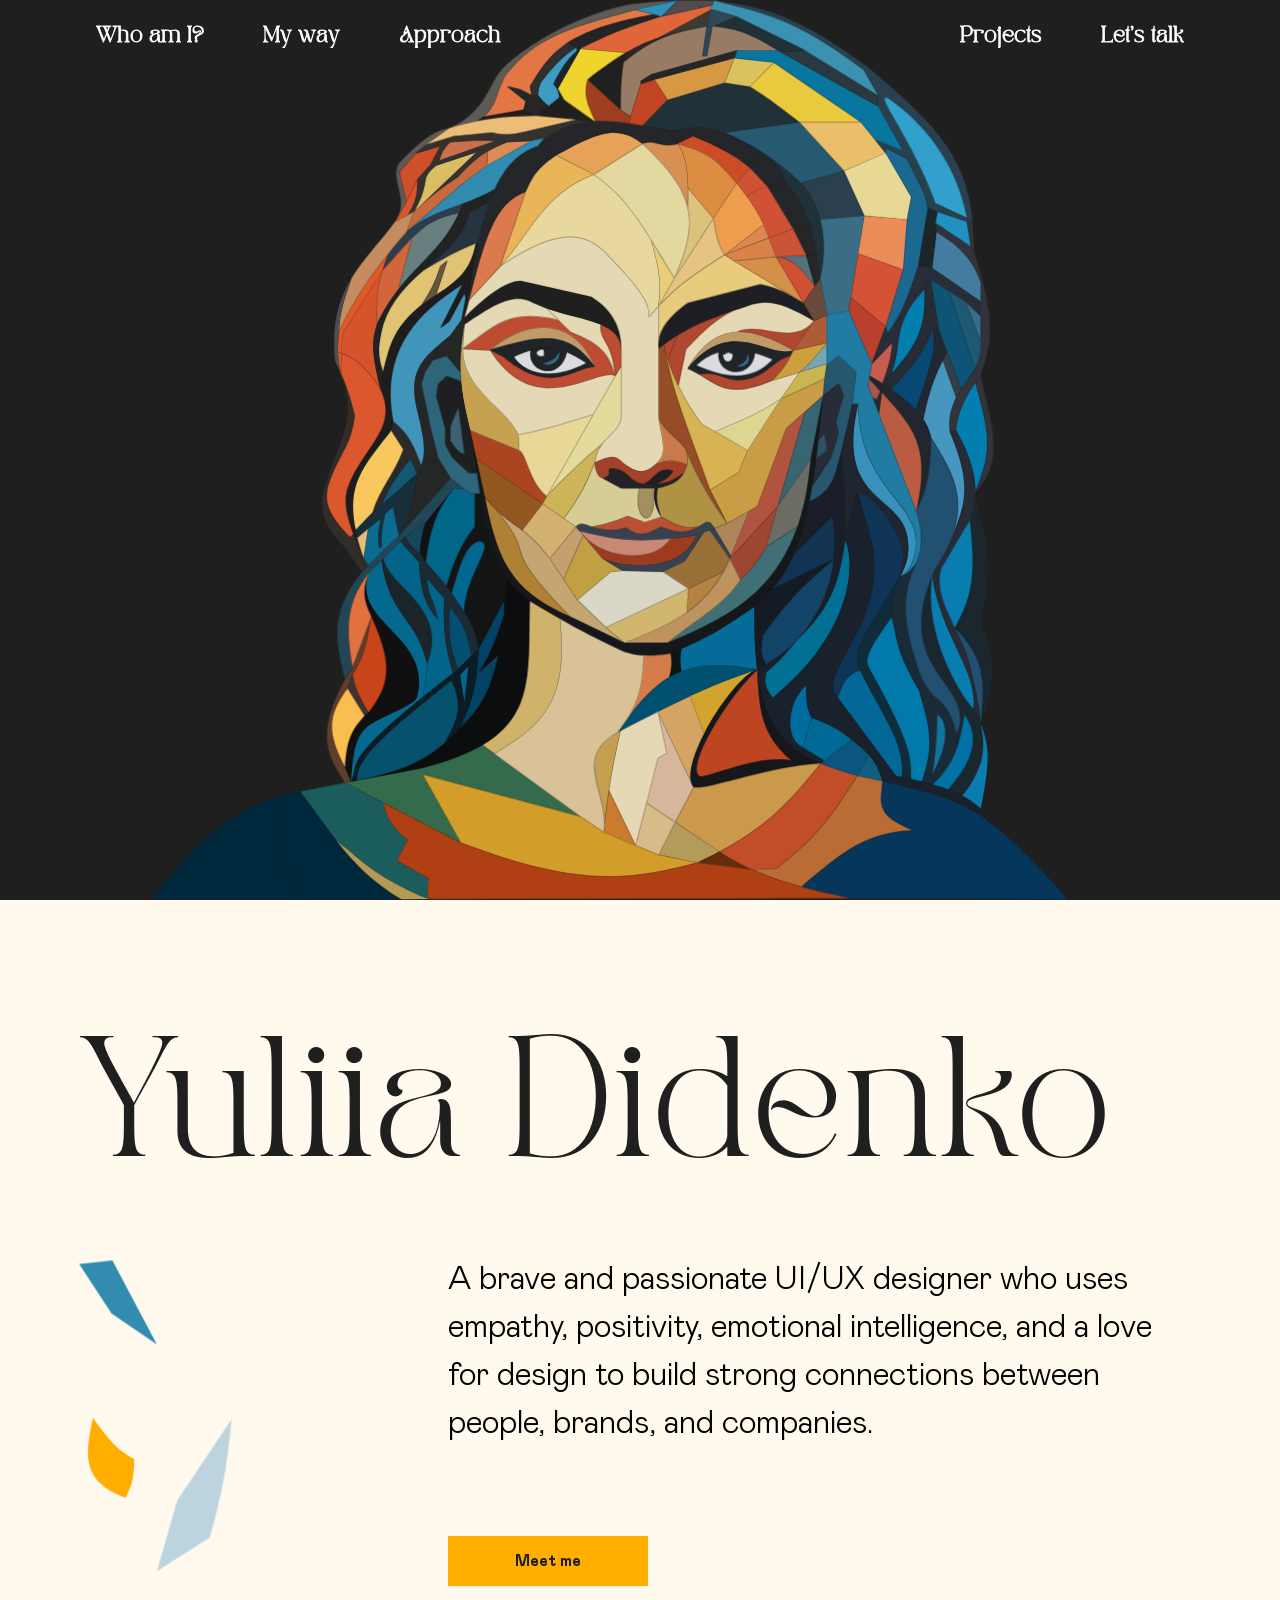
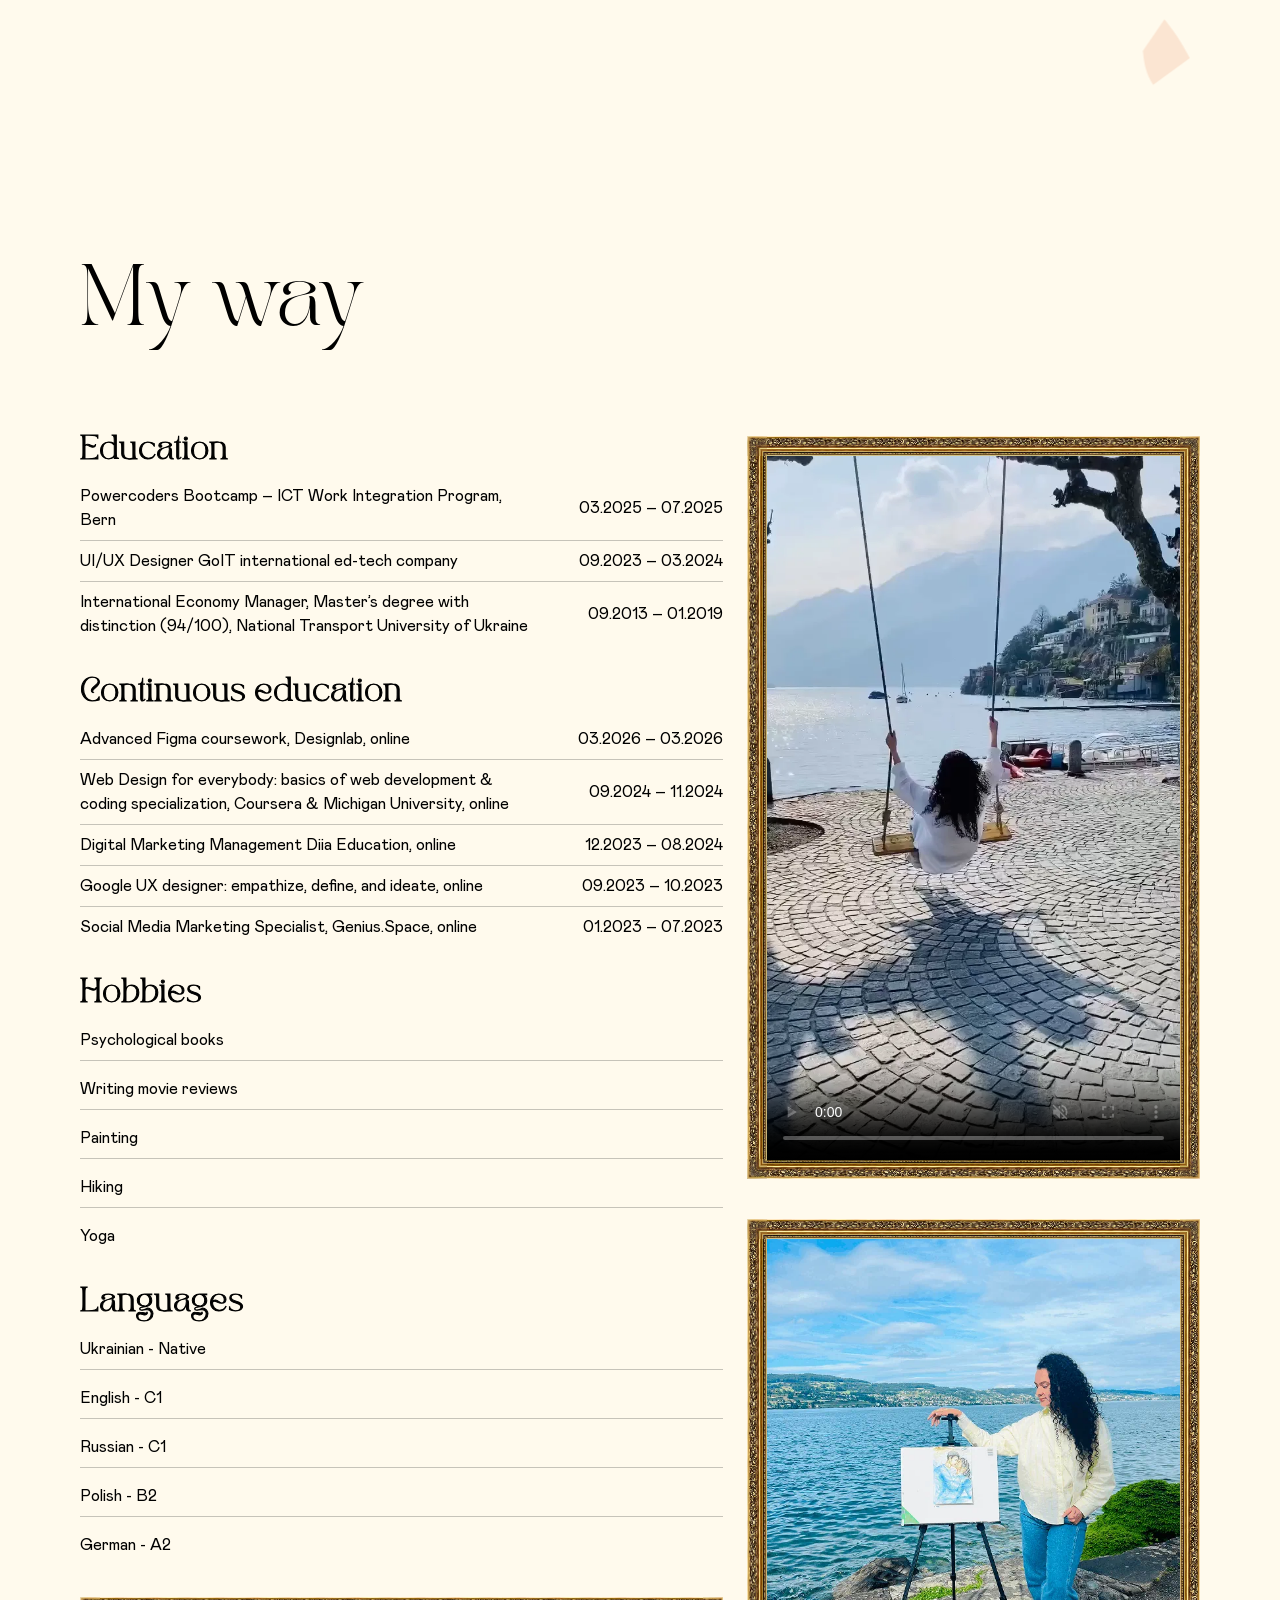
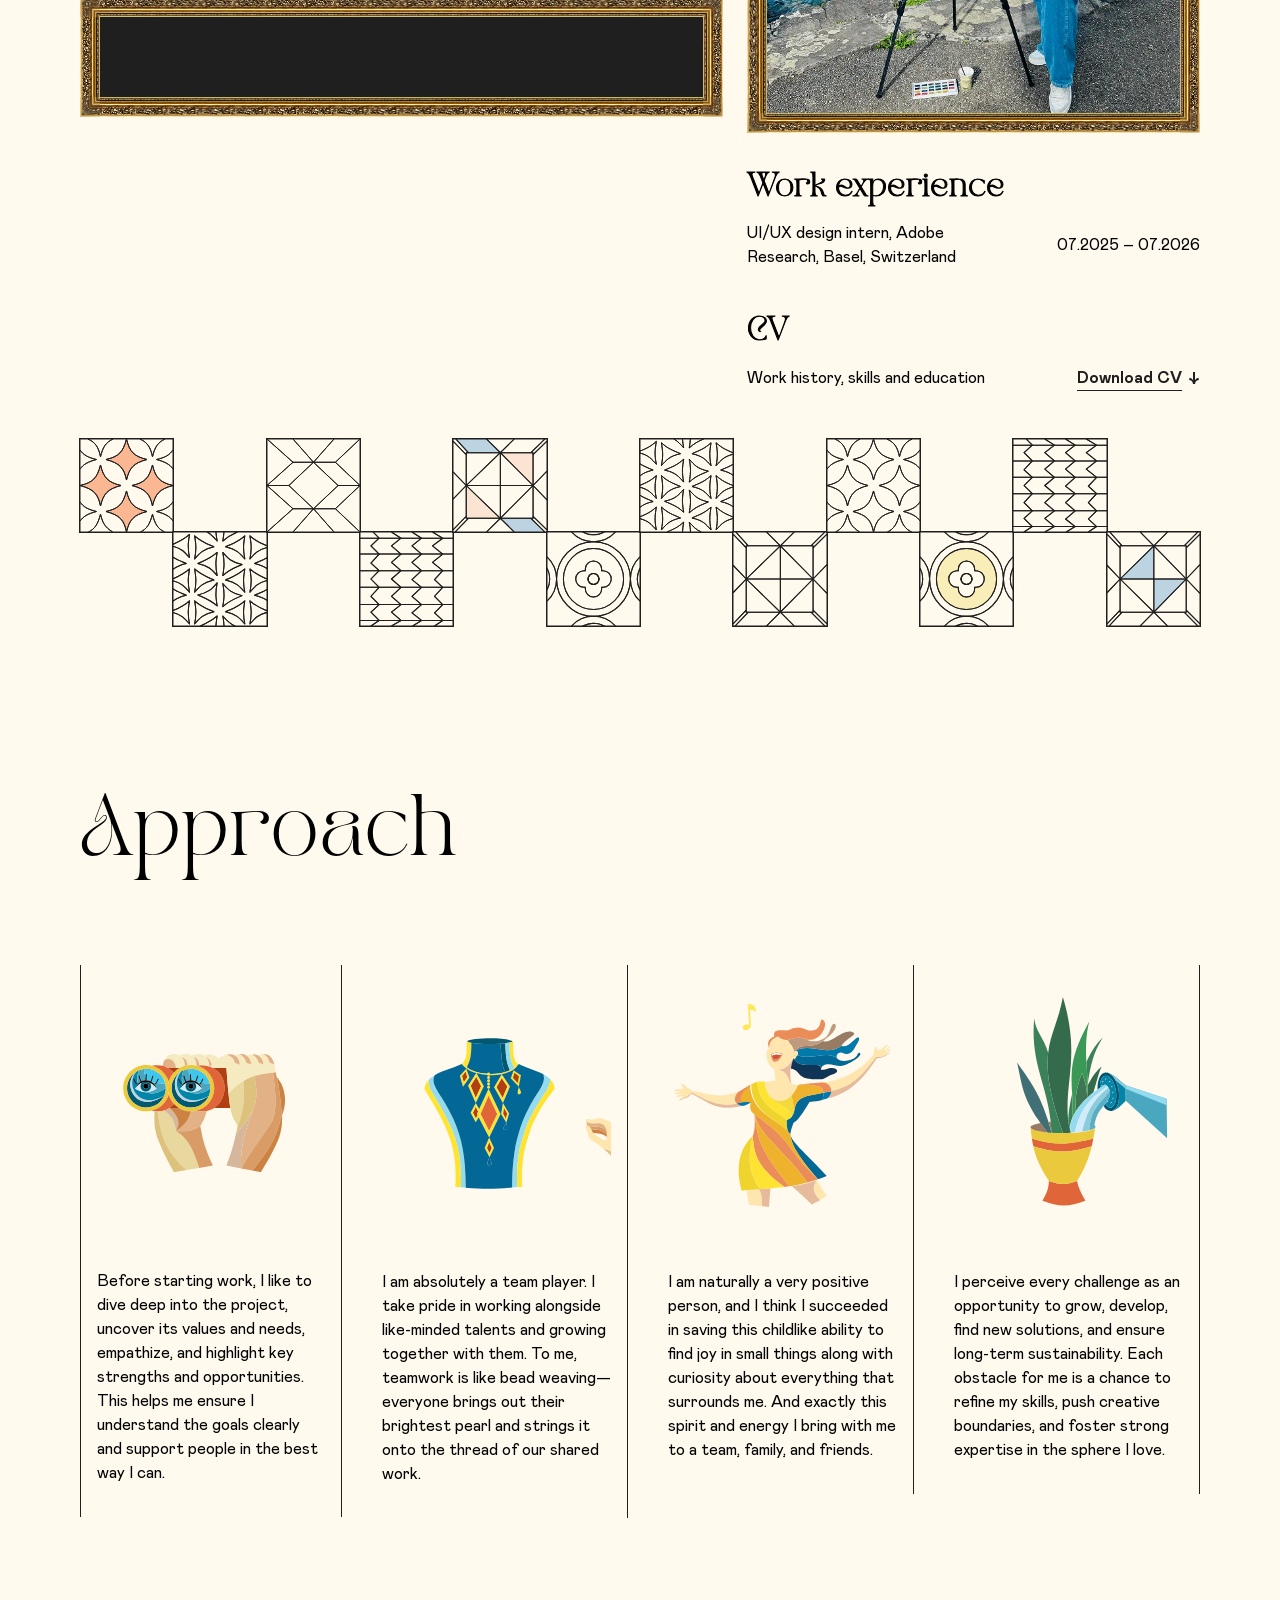
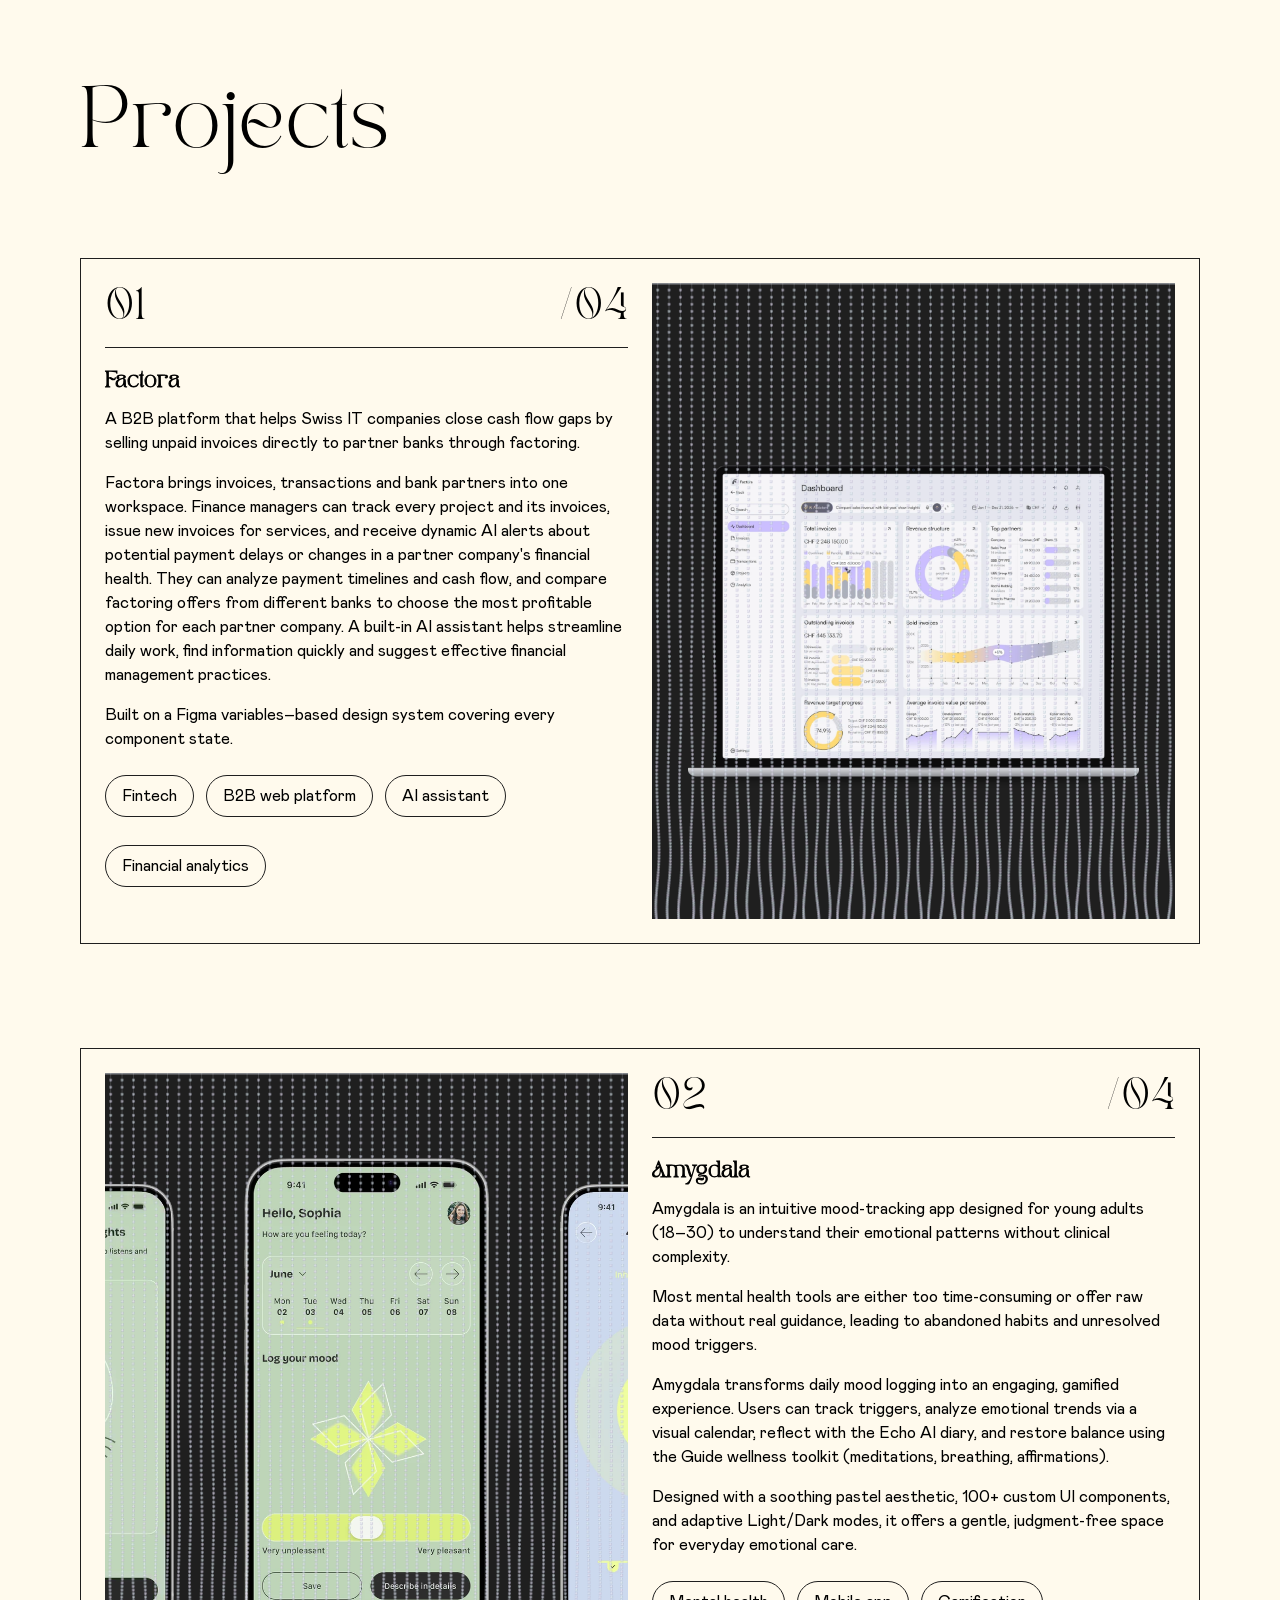
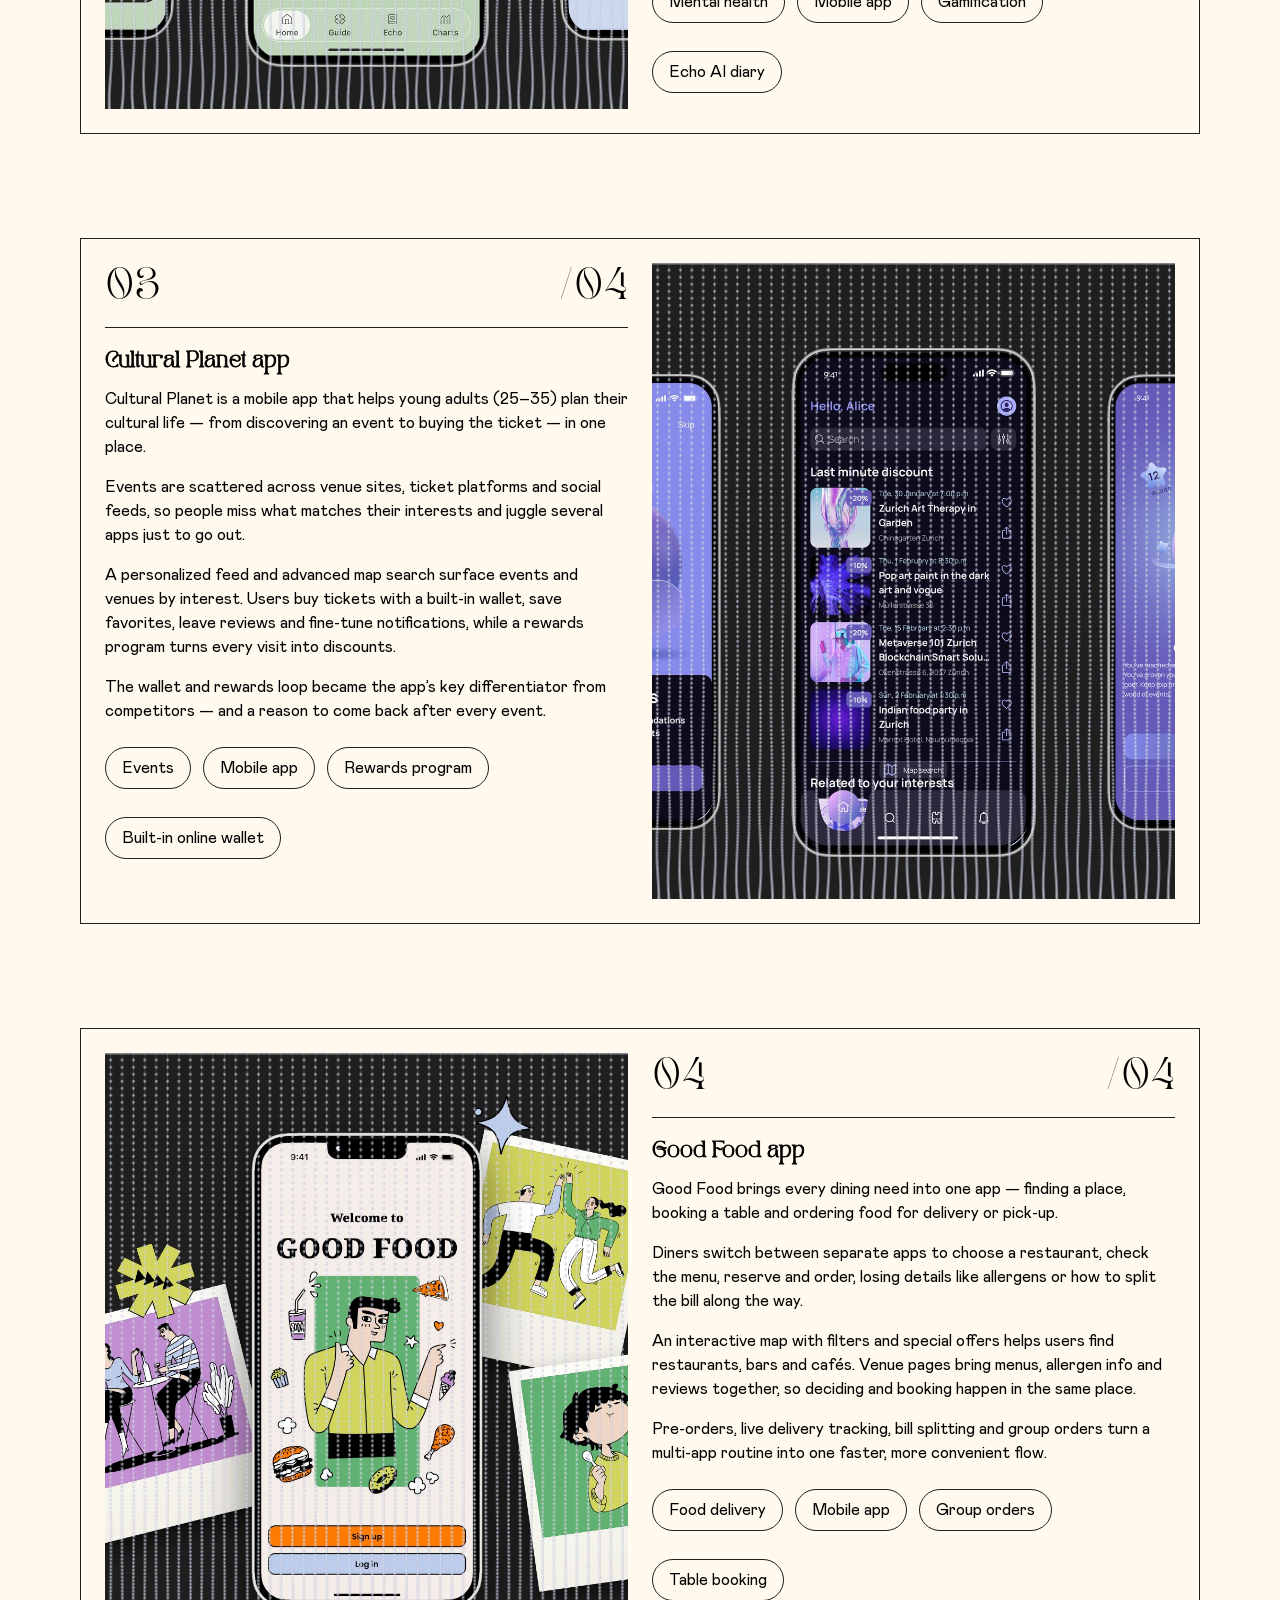
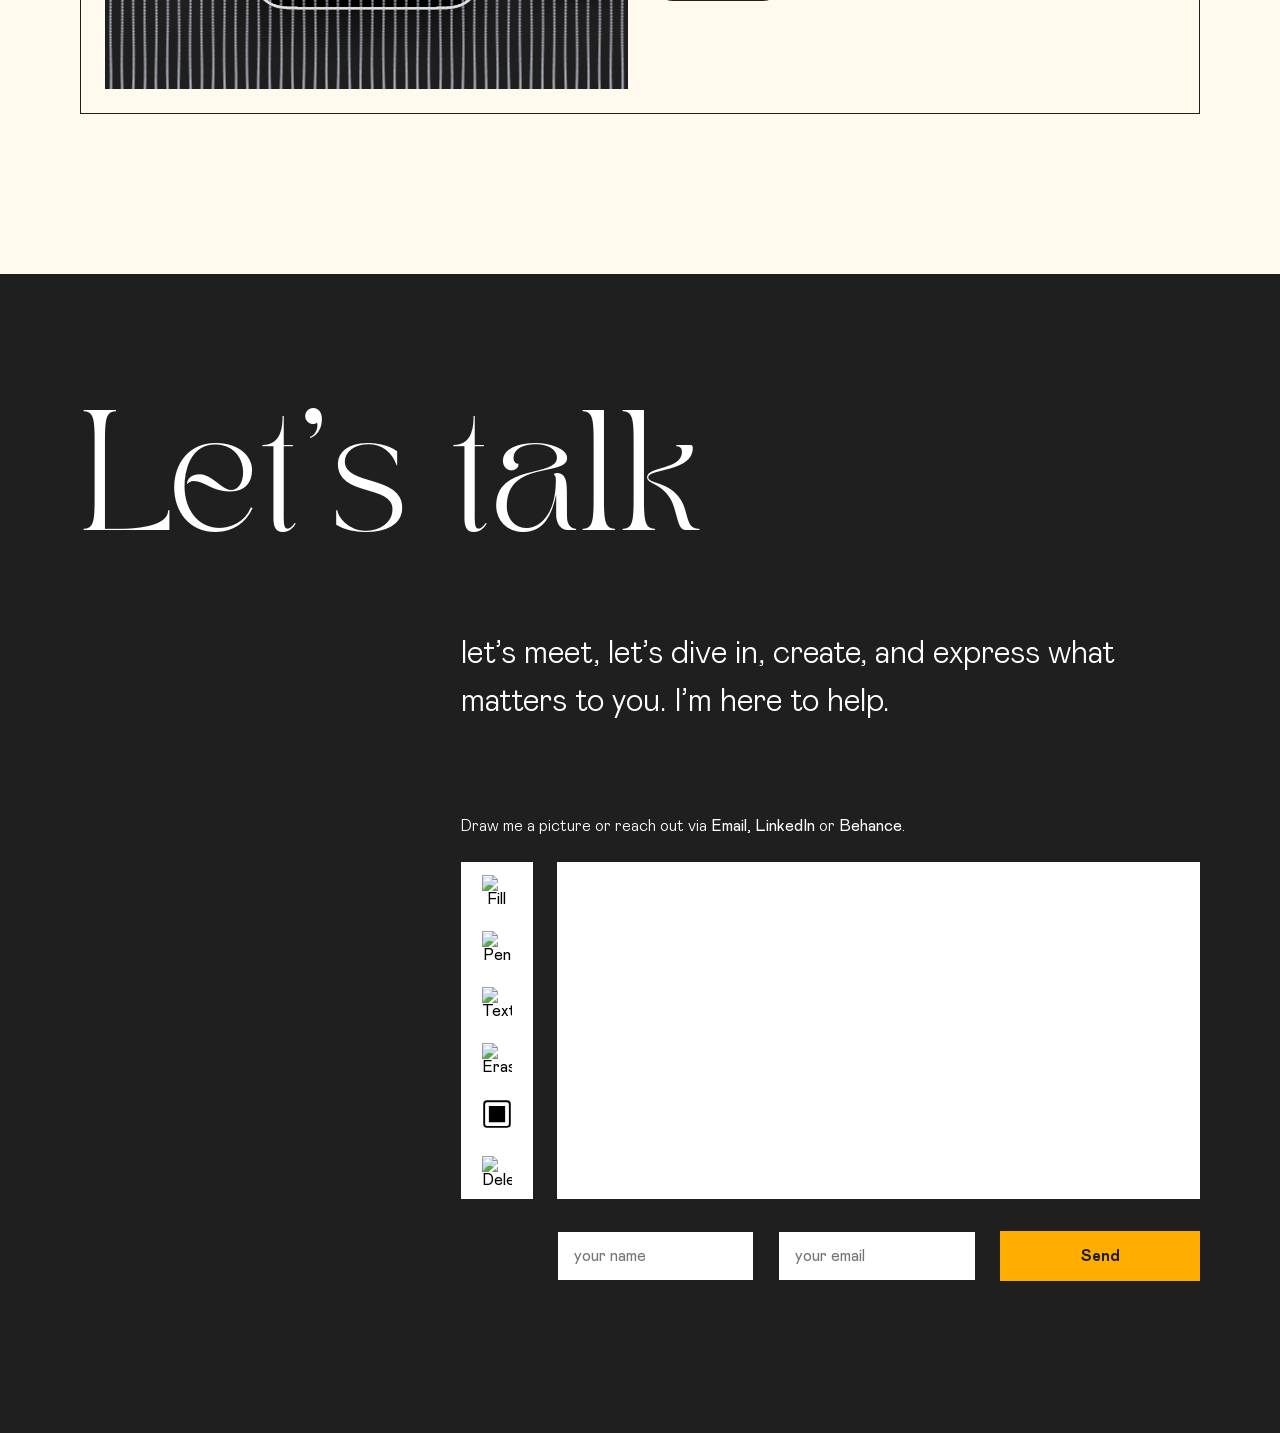
==== index.html @ 7da2fb73 "My way (tablet + phone): checkerboard frieze of line tiles after the CV On narrower layouts the sect" ====
<!DOCTYPE html>
<html lang="en">
  <head>
    <meta charset="UTF-8" />
    <meta name="viewport" content="width=device-width, initial-scale=1.0" />
    <title>Yuliia Didenko — UI/UX Designer</title>
    <meta
      name="description"
      content="Yuliia Didenko is a UI/UX designer in Switzerland designing B2B fintech platforms and mobile apps — Factora, Amygdala, Cultural Planet and Good Food."
    />
    <meta name="theme-color" content="#1f1f1f" />
    <link rel="icon" href="./media/favicon.svg" type="image/svg+xml" />
    <link rel="icon" href="./media/favicon-32.png" sizes="32x32" type="image/png" />
    <link rel="apple-touch-icon" href="./media/apple-touch-icon.png" />
    <meta name="author" content="Yuliia Didenko" />
    <meta property="og:type" content="website" />
    <meta property="og:title" content="Yuliia Didenko — UI/UX Designer" />
    <meta
      property="og:description"
      content="UI/UX designer in Switzerland. B2B fintech platforms and mobile apps, designed around real business and user needs — explore four case studies."
    />
    <!-- Social networks need an absolute URL here: replace "./" with the
         site's full address (e.g. https://yourdomain.com/) once it's live. -->
    <meta property="og:url" content="https://yuliia-didenko.netlify.app/" />
    <meta property="og:image" content="https://yuliia-didenko.netlify.app/media/og-image.png" />
    <meta property="og:image:width" content="1200" />
    <meta property="og:image:height" content="630" />
    <meta name="twitter:card" content="summary_large_image" />
    <link rel="preload" href="./fonts/tan-pearl.woff2" as="font" type="font/woff2" crossorigin />
    <link rel="preload" href="./fonts/MabryPro-Regular.woff2" as="font" type="font/woff2" crossorigin />
    <link rel="stylesheet" href="main.css" />
    <script>
      // Opened at a section (#projects, #amygdala...): land there in one
      // jump - no visible glide down from the top while the page loads.
      if (location.hash) {
        document.documentElement.style.scrollBehavior = "auto";
        window.addEventListener("load", function () {
          setTimeout(function () {
            document.documentElement.style.scrollBehavior = "";
          }, 300);
        });
      }
    </script>
    <script>
      // Arriving through the page curtain (transition.js): start covered.
      try {
        if (sessionStorage.getItem("curtain") === "1") {
          sessionStorage.removeItem("curtain");
          document.documentElement.classList.add("curtain-in", "curtain-light");
          // Keep the curtain closed until the page is really ready - its
          // fonts loaded and every script run - so it never opens on a
          // half-built page (fallback serif, covers without their curtain).
          var root = document.documentElement;
          root.classList.add("curtain-hold");
          var done = false;
          var release = function () {
            if (done) return;
            done = true;
            root.classList.remove("curtain-hold");
            document.dispatchEvent(new Event("curtain:release"));
          };
          var dom = new Promise(function (r) {
            document.addEventListener("DOMContentLoaded", r);
          });
          var fonts = document.fonts ? document.fonts.ready : Promise.resolve();
          Promise.all([dom, fonts]).then(function () {
            requestAnimationFrame(function () { requestAnimationFrame(release); });
          });
          setTimeout(release, 2500); // never keep anyone waiting longer
        }
      } catch (e) {}
    </script>
  </head>

  <body>
    <div class="cursor-dot">
      <!-- "View" eye, shown while the cursor is over a project cover. The
           iris group follows the pointer's direction (cursor.js). -->
      <svg class="cursor-eye" viewBox="0 0 26 26" width="32" height="32" aria-hidden="true" focusable="false">
        <defs>
          <clipPath id="cursor-eye-shape">
            <path d="M2.5 13C6.6 6.6 19.4 6.6 23.5 13C19.4 19.4 6.6 19.4 2.5 13Z" />
          </clipPath>
        </defs>
        <path d="M2.5 13C6.6 6.6 19.4 6.6 23.5 13C19.4 19.4 6.6 19.4 2.5 13Z" fill="#fff8ec" />
        <g clip-path="url(#cursor-eye-shape)">
          <g class="cursor-eye-iris">
            <circle cx="13" cy="13" r="4.6" fill="#31a0cd" />
            <circle cx="13" cy="13" r="2.1" fill="#1f1f1f" />
            <circle cx="14.4" cy="11.6" r="0.9" fill="#fff8ec" />
          </g>
        </g>
        <path d="M2.5 13C6.6 6.6 19.4 6.6 23.5 13C19.4 19.4 6.6 19.4 2.5 13Z" fill="none" stroke="#1f1f1f" stroke-width="1" stroke-linejoin="round" />
      </svg>
    </div>
    <div class="cursor-outline"></div>

    <section class="hero-screen">
      <div class="navigation">
        <button
          type="button"
          class="burger-icon"
          aria-label="Menu"
          aria-expanded="false"
          aria-controls="primary-navigation"
        >
          <span></span>
          <span></span>
          <span></span>
        </button>
        <ul id="primary-navigation">
          <li><a href="#who-am-i"><span class="sr-only">Who am I?</span><span class="roll" aria-hidden="true"><span class="roll-char"><span style="--i: 0" data-c="W">W</span></span><span class="roll-char"><span style="--i: 1" data-c="h">h</span></span><span class="roll-char"><span style="--i: 2" data-c="o">o</span></span><span class="roll-char"><span style="--i: 3" data-c="&nbsp;">&nbsp;</span></span><span class="roll-char"><span style="--i: 4" data-c="a">a</span></span><span class="roll-char"><span style="--i: 5" data-c="m">m</span></span><span class="roll-char"><span style="--i: 6" data-c="&nbsp;">&nbsp;</span></span><span class="roll-char"><span style="--i: 7" data-c="I">I</span></span><span class="roll-char"><span style="--i: 8" data-c="?">?</span></span></span></a></li>
          <li><a href="#my-way"><span class="sr-only">My way</span><span class="roll" aria-hidden="true"><span class="roll-char"><span style="--i: 0" data-c="M">M</span></span><span class="roll-char"><span style="--i: 1" data-c="y">y</span></span><span class="roll-char"><span style="--i: 2" data-c="&nbsp;">&nbsp;</span></span><span class="roll-char"><span style="--i: 3" data-c="w">w</span></span><span class="roll-char"><span style="--i: 4" data-c="a">a</span></span><span class="roll-char"><span style="--i: 5" data-c="y">y</span></span></span></a></li>
          <li><a href="#approach"><span class="sr-only">Approach</span><span class="roll" aria-hidden="true"><span class="roll-char"><span style="--i: 0" data-c="A">A</span></span><span class="roll-char"><span style="--i: 1" data-c="p">p</span></span><span class="roll-char"><span style="--i: 2" data-c="p">p</span></span><span class="roll-char"><span style="--i: 3" data-c="r">r</span></span><span class="roll-char"><span style="--i: 4" data-c="o">o</span></span><span class="roll-char"><span style="--i: 5" data-c="a">a</span></span><span class="roll-char"><span style="--i: 6" data-c="c">c</span></span><span class="roll-char"><span style="--i: 7" data-c="h">h</span></span></span></a></li>
          <li><a href="#projects"><span class="sr-only">Projects</span><span class="roll" aria-hidden="true"><span class="roll-char"><span style="--i: 0" data-c="P">P</span></span><span class="roll-char"><span style="--i: 1" data-c="r">r</span></span><span class="roll-char"><span style="--i: 2" data-c="o">o</span></span><span class="roll-char"><span style="--i: 3" data-c="j">j</span></span><span class="roll-char"><span style="--i: 4" data-c="e">e</span></span><span class="roll-char"><span style="--i: 5" data-c="c">c</span></span><span class="roll-char"><span style="--i: 6" data-c="t">t</span></span><span class="roll-char"><span style="--i: 7" data-c="s">s</span></span></span></a></li>
          <li><a href="#lets-talk"><span class="sr-only">Let’s talk</span><span class="roll" aria-hidden="true"><span class="roll-char"><span style="--i: 0" data-c="L">L</span></span><span class="roll-char"><span style="--i: 1" data-c="e">e</span></span><span class="roll-char"><span style="--i: 2" data-c="t">t</span></span><span class="roll-char"><span style="--i: 3" data-c="’">’</span></span><span class="roll-char"><span style="--i: 4" data-c="s">s</span></span><span class="roll-char"><span style="--i: 5" data-c="&nbsp;">&nbsp;</span></span><span class="roll-char"><span style="--i: 6" data-c="t">t</span></span><span class="roll-char"><span style="--i: 7" data-c="a">a</span></span><span class="roll-char"><span style="--i: 8" data-c="l">l</span></span><span class="roll-char"><span style="--i: 9" data-c="k">k</span></span></span></a></li>
        </ul>
      </div>

      <svg
        fill="none"
        height="3408"
        viewBox="0 0 2683 3408"
        width="2683"
        xmlns="http://www.w3.org/2000/svg"
      >
        <path
          d="M2000.5 1215C1882.9 1146.24 1825.42 1129.61 1745.61 1159C1728.4 1164.8 1712.07 1170.31 1696.5 1175.65C1626.44 1208.66 1586.67 1249.1 1516.07 1320.92L1515.5 1321.5L1486.57 1461C1510.27 1509.35 1540.58 1559.46 1576 1606.5L1626 1634C1726.49 1590.52 1785.09 1569.55 1875 1510L1946 1409L1843 1440C1678.29 1509.2 1640.45 1460.89 1566 1417.49C1552.77 1409.78 1538.38 1402.22 1521.91 1395.5C1573.11 1310.65 1629.03 1260.69 1708 1257.42C1797 1215 1921.5 1314.5 2000.5 1215Z"
          fill="#E4D9B4"
          id="part1"
          style="--x: 1297px; --y: -341px; --r: 149deg; animation-delay: 0.021s"
        />
        <path
          d="M1921.5 1327.5L2000.5 1215C1921.5 1314.5 1797 1215 1708 1257.42C1764.91 1255.06 1833.79 1276.95 1921.5 1327.5Z"
          fill="#B04830"
          id="part2"
          style="--x: -1428px; --y: -19px; --r: -12deg; animation-delay: 0.042s"
        />
        <path
          d="M1483.5 1269.39L1446.29 1361.5C1455.96 1392.57 1469.56 1426.33 1486.57 1461L1515.5 1321.5L1516.07 1320.92C1586.67 1249.1 1626.44 1208.66 1696.5 1175.65C1610.64 1205.1 1547.64 1229.44 1483.5 1269.39Z"
          fill="#B04830"
          id="part3"
          style="--x: 329px; --y: -276px; --r: 127deg; animation-delay: 0.063s"
        />
        <path
          d="M1432.5 1304.32C1432.68 1305.42 1432.86 1306.51 1433.04 1307.6C1435.88 1324.27 1440.34 1342.38 1446.29 1361.5L1483.5 1269.39C1466.72 1279.84 1449.87 1291.36 1432.5 1304.32Z"
          fill="#B04830"
          id="part4"
          style="--x: 162px; --y: 897px; --r: -110deg; animation-delay: 0.084s"
        />
        <path
          d="M1521.91 1395.5C1687.27 1192.5 1823 1358 1921.5 1327.5C1833.79 1276.95 1764.91 1255.06 1708 1257.42C1629.03 1260.69 1573.11 1310.65 1521.91 1395.5Z"
          fill="#C09B67"
          id="part5"
          style="--x: 1493px; --y: -440px; --r: -136deg; animation-delay: 0.105s"
        />
        <path
          clip-rule="evenodd"
          d="M1921.5 1327.5C1823 1358 1687.27 1192.5 1521.91 1395.5C1538.38 1402.22 1552.77 1409.78 1566 1417.49C1641.5 1405.5 1661.5 1444.5 1724 1440C1831.07 1425.98 1836.04 1368.5 1912.04 1347C1915.12 1340.94 1918.26 1334.47 1921.5 1327.5ZM1843 1361.5C1768 1440 1674.5 1436 1556 1383.5C1576.95 1362.31 1604.58 1344.8 1638.5 1335.02C1675.05 1324.49 1718.91 1322.92 1769.63 1335.37C1772.24 1336.01 1774.86 1336.68 1777.5 1337.4C1798.24 1343 1820.08 1350.93 1843 1361.5Z"
          fill="#1F2428"
          fill-rule="evenodd"
          id="part6"
          style="--x: 171px; --y: 629px; --r: -39deg; animation-delay: 0.126s"
        />
        <path
          clip-rule="evenodd"
          d="M1769.63 1335.37C1718.91 1322.92 1675.05 1324.49 1638.5 1335.02C1629 1425 1764.5 1440.4 1777.5 1337.4C1774.86 1336.68 1772.24 1336.01 1769.63 1335.37ZM1665.5 1342.5H1656C1657.5 1358.26 1662.5 1368.5 1675.5 1368.5C1686.14 1366.25 1690.38 1360.87 1693 1344L1687.5 1337.4H1682.5L1675.5 1335.02L1671.5 1337.4H1665.5V1342.5ZM1708 1386C1737.78 1375.41 1745.27 1364.77 1748.5 1340.5C1767.44 1370.5 1736 1395.5 1708 1386Z"
          fill="#1F2428"
          fill-rule="evenodd"
          id="part7"
          style="--x: 890px; --y: 457px; --r: 100deg; animation-delay: 0.147s"
        />
        <path
          d="M1708 1386C1737.78 1375.41 1745.27 1364.77 1748.5 1340.5C1767.44 1370.5 1736 1395.5 1708 1386Z"
          fill="#316A88"
          id="part8"
          style="--x: 249px; --y: 563px; --r: -37deg; animation-delay: 0.168s"
        />
        <path
          d="M1656 1342.5H1665.5V1337.4H1671.5L1675.5 1335.02L1682.5 1337.4H1687.5L1693 1344C1690.38 1360.87 1686.14 1366.25 1675.5 1368.5C1662.5 1368.5 1657.5 1358.26 1656 1342.5Z"
          fill="#DDDEE0"
          id="part9"
          style="--x: -765px; --y: -690px; --r: 136deg; animation-delay: 0.189s"
        />
        <path
          d="M1556 1383.5C1674.5 1436 1768 1440 1843 1361.5C1820.08 1350.93 1798.24 1343 1777.5 1337.4C1764.5 1440.4 1629 1425 1638.5 1335.02C1604.58 1344.8 1576.95 1362.31 1556 1383.5Z"
          fill="#DCDBE0"
          id="part10"
          style="--x: 530px; --y: -948px; --r: -179deg; animation-delay: 0.210s"
        />
        <path
          d="M1566 1417.49C1640.45 1460.89 1678.29 1509.2 1843 1440C1874.86 1407.88 1892.43 1385.55 1912.04 1347C1836.04 1368.5 1831.07 1425.98 1724 1440C1661.5 1444.5 1641.5 1405.5 1566 1417.49Z"
          fill="#B04830"
          id="part11"
          style="--x: 126px; --y: 902px; --r: 46deg; animation-delay: 0.231s"
        />
        <path
          d="M2049 1299L1921.5 1327.5C1918.26 1334.47 1915.12 1340.94 1912.04 1347C1892.43 1385.55 1874.86 1407.88 1843 1440L1946 1409C1988.41 1375.19 2009.77 1346.11 2049 1299Z"
          fill="#CDA03B"
          id="part12"
          style="--x: -497px; --y: -631px; --r: -138deg; animation-delay: 0.252s"
        />
        <path
          d="M2049 1192.5L2000.5 1215L1921.5 1327.5L2049 1299V1192.5Z"
          fill="#AF5B37"
          id="part13"
          style="--x: 892px; --y: -221px; --r: 104deg; animation-delay: 0.273s"
        />
        <path
          d="M2049 1378V1299C2009.77 1346.11 1988.41 1375.19 1946 1409L2049 1378Z"
          fill="#77A5B3"
          id="part14"
          style="--x: 1194px; --y: -103px; --r: 102deg; animation-delay: 0.294s"
        />
        <path
          d="M2049 1378L1946 1409L1875 1510L2040.5 1433.5L2048.16 1383.5L2049 1378Z"
          fill="#C9B552"
          id="part15"
          style="--x: 103px; --y: 14px; --r: 52deg; animation-delay: 0.315s"
        />
        <path
          d="M2040.5 1433.5L1875 1510L1748.5 1706L1715.5 1788L1606.5 1855.5L1671.5 1982L1754.5 1935.4L1785.5 1918L1895 1623.5L1965 1561L2035 1498.5L2040.5 1433.5Z"
          fill="#CA9C46"
          id="part16"
          style="
            --x: -1040px;
            --y: -823px;
            --r: -113deg;
            animation-delay: 0.336s;
          "
        />
        <path
          d="M1875 1510C1785.09 1569.55 1726.49 1590.52 1626 1634L1748.5 1706L1875 1510Z"
          fill="#DED590"
          id="part17"
          style="--x: 1460px; --y: -230px; --r: -34deg; animation-delay: 0.357s"
        />
        <path
          d="M1626 1634L1576 1606.5C1540.58 1559.46 1510.27 1509.35 1486.57 1461C1469.56 1426.33 1455.96 1392.57 1446.29 1361.5C1440.34 1342.38 1435.88 1324.27 1433.04 1307.6C1463.77 1492.68 1528.96 1635.3 1606.5 1855.5L1715.5 1788L1748.5 1706L1626 1634Z"
          fill="#D7B353"
          id="part18"
          style="--x: -50px; --y: 916px; --r: 157deg; animation-delay: 0.378s"
        />
        <path
          d="M1432.5 1304.32C1425.59 1309.48 1418.6 1314.86 1411.5 1320.5V1578.5C1411.74 1580.49 1412 1582.47 1412.26 1584.43C1421.33 1621.63 1508.41 1680.89 1515.5 1706C1568.81 1828.12 1604.05 1886.43 1671.5 1982L1606.5 1855.5C1528.96 1635.3 1463.77 1492.68 1433.04 1307.6C1432.86 1306.5 1432.68 1305.41 1432.5 1304.32Z"
          fill="#954C27"
          id="part19"
          style="--x: 124px; --y: -974px; --r: 51deg; animation-delay: 0.399s"
        />
        <path
          d="M1515.5 1706C1521.24 1727.86 1522.71 1739.73 1519 1759.5C1515.6 1770.3 1511.85 1779.92 1507.34 1788.5C1490.97 1819.64 1464.57 1837.03 1408 1847.18C1400.31 1887.36 1405.26 1911.85 1421 1957C1486.15 1994.01 1518.94 2005.2 1565 1994L1591.5 1977L1606.5 1979L1623.5 2000.83L1671.5 1982C1604.05 1886.43 1568.81 1828.12 1515.5 1706Z"
          fill="#AF9244"
          id="part20"
          style="--x: -1199px; --y: 720px; --r: -91deg; animation-delay: 0.420s"
        />
        <path
          d="M1895 1623.5L1785.5 1918L1754.5 1935.4L1685.84 2105.5L1682 2115L1862.85 1918L1965 1561L1895 1623.5Z"
          fill="#B1543F"
          id="part21"
          style="--x: 28px; --y: -396px; --r: -57deg; animation-delay: 0.441s"
        />
        <path
          d="M2035 1498.5L1965 1561L1862.85 1918L1989.04 1735.5L2035 1498.5Z"
          fill="#376572"
          id="part22"
          style="--x: 387px; --y: 517px; --r: 38deg; animation-delay: 0.462s"
        />
        <path
          d="M1819.5 2069.5L1939 1993.5C1966.39 1908.84 1976.72 1851.07 1989.04 1735.5L1862.85 1918L1819.5 2069.5Z"
          fill="#6B6C64"
          id="part23"
          style="--x: -1376px; --y: -923px; --r: 176deg; animation-delay: 0.483s"
        />
        <path
          d="M1939 1993.5L1819.5 2069.5C1790.53 2122.57 1766.79 2149.37 1721.5 2196C1655.78 2295.48 1548.48 2348.95 1445.5 2434C1590.43 2375.66 1696.82 2318.64 1776.9 2245.5C1849.58 2179.11 1900.57 2099.46 1939 1993.5Z"
          fill="#406F75"
          id="part24"
          style="--x: -1283px; --y: 726px; --r: 161deg; animation-delay: 0.504s"
        />
        <path
          d="M1819.5 2069.5L1862.85 1918L1682 2115L1721.5 2196C1766.79 2149.37 1790.53 2122.57 1819.5 2069.5Z"
          fill="#9D4633"
          id="part25"
          style="--x: -257px; --y: -992px; --r: 179deg; animation-delay: 0.525s"
        />
        <path
          d="M1721.5 2196L1682 2115C1673.79 2132.74 1665.38 2149.36 1656.6 2165C1620.73 2228.94 1578.73 2276.64 1518.96 2318.5C1460.65 2359.34 1385.44 2394.62 1282.5 2434H1445.5C1548.48 2348.95 1655.78 2295.48 1721.5 2196Z"
          fill="#BE9360"
          id="part26"
          style="--x: 1173px; --y: 804px; --r: 162deg; animation-delay: 0.546s"
        />
        <path
          d="M1754.5 1935.4L1671.5 1982L1623.5 2000.83L1685.84 2105.5L1754.5 1935.4Z"
          fill="#AF865A"
          id="part27"
          style="--x: 588px; --y: 789px; --r: -43deg; animation-delay: 0.567s"
        />
        <path
          d="M1524.5 2229L1518.96 2318.5C1578.73 2276.64 1620.73 2228.94 1656.6 2165L1524.5 2229Z"
          fill="#B58241"
          id="part28"
          style="--x: -476px; --y: 523px; --r: 83deg; animation-delay: 0.588s"
        />
        <path
          d="M1682 2115L1606.5 2007.5L1583 2014.5L1510 2124.5L1427.5 2165L1524.5 2229L1656.6 2165C1665.38 2149.36 1673.79 2132.74 1682 2115Z"
          fill="#986F37"
          id="part29"
          style="--x: 1111px; --y: 572px; --r: 155deg; animation-delay: 0.609s"
        />
        <path
          d="M1282.5 2434C1385.44 2394.62 1460.65 2359.34 1518.96 2318.5L1524.5 2229L1212 2376L1282.5 2434Z"
          fill="#D0B76D"
          id="part30"
          style="--x: -236px; --y: 884px; --r: -35deg; animation-delay: 0.630s"
        />
        <path
          d="M1427.5 2165L1275 2161L1230.5 2165L1104 2272L1212 2376L1524.5 2229L1427.5 2165Z"
          fill="#DAD7C6"
          id="part31"
          style="--x: -742px; --y: 832px; --r: -7deg; animation-delay: 0.651s"
        />
        <path
          d="M1282.5 2434L1212 2376L1104 2272L1051.75 2193.5L999.503 2115C957.933 2058.73 925.972 2030.5 895.292 2007.5C861.007 1981.8 828.321 1962.63 785.612 1918.17C969.817 2131.54 789.677 2041.92 1079 2336L1282.5 2434Z"
          fill="#C5A572"
          id="part32"
          style="--x: -960px; --y: 963px; --r: -128deg; animation-delay: 0.672s"
        />
        <path
          d="M753.503 1882C788.042 2050.1 819.682 2159.12 924.326 2245.5C964.008 2278.26 1014.19 2307.76 1079 2336C789.677 2041.92 969.817 2131.54 785.612 1918.17C775.52 1907.67 764.868 1895.75 753.503 1882Z"
          fill="#AF8134"
          id="part33"
          style="--x: 28px; --y: 930px; --r: -26deg; animation-delay: 0.693s"
        />
        <path
          d="M1104 2272L1230.5 2165L1275 2161L1200 2115L1125.77 2026.5L1051.75 2193.5L1104 2272Z"
          fill="#C0A043"
          id="part34"
          style="--x: -910px; --y: 319px; --r: -151deg; animation-delay: 0.714s"
        />
        <path
          d="M1098.5 1994L999.503 2115L1051.75 2193.5L1125.77 2026.5L1112.13 2010.25L1098.5 1994Z"
          fill="#C59F6E"
          id="part35"
          style="--x: 495px; --y: 974px; --r: 98deg; animation-delay: 0.735s"
        />
        <path
          d="M999.503 2115L1098.5 1994L1053 1962.8L972.003 1907.26L895.292 2007.5C925.972 2030.5 957.933 2058.73 999.503 2115Z"
          fill="#D3B16F"
          id="part36"
          style="--x: 766px; --y: 889px; --r: -50deg; animation-delay: 0.756s"
        />
        <path
          d="M1275 2161L1427.5 2165L1510 2124.5L1583 2014.5L1606.5 2007.5L1623.5 2000.83L1606.5 1979L1591.5 1977L1565 1994C1509.59 2021.79 1477.98 2017.74 1421 1994C1365.49 2027.18 1335.85 2032.15 1288 1997.5C1235.57 2012.61 1207.65 2008.04 1158.5 1994C1124.33 1979.07 1110.87 1978.62 1098.5 1994L1112.13 2010.25C1230.7 2042.49 1314.6 2053.96 1457 2039.37C1487.23 2036.27 1520.1 2032 1556.5 2026.5C1538.35 2062.89 1523.24 2080.31 1487.5 2105.5C1449.64 2132.63 1329.22 2163.05 1200 2115L1275 2161Z"
          fill="#364250"
          id="part37"
          style="--x: 724px; --y: 479px; --r: -46deg; animation-delay: 0.777s"
        />
        <path
          d="M1125.77 2026.5L1200 2115C1329.22 2163.05 1449.64 2132.63 1487.5 2105.5C1523.24 2080.31 1538.35 2062.89 1556.5 2026.5C1520.1 2032 1487.23 2036.27 1457 2039.37C1397 2136.08 1204.42 2118.16 1125.77 2026.5Z"
          fill="#9E3A20"
          id="part38"
          style="--x: -187px; --y: -103px; --r: 144deg; animation-delay: 0.798s"
        />
        <path
          d="M1112.13 2010.25L1125.77 2026.5C1204.42 2118.16 1397 2136.08 1457 2039.37C1314.6 2053.96 1230.7 2042.49 1112.13 2010.25Z"
          fill="#C88874"
          id="part39"
          style="--x: -1042px; --y: -24px; --r: 81deg; animation-delay: 0.819s"
        />
        <path
          d="M1158.5 1994C1207.65 2008.04 1235.57 2012.61 1288 1997.5C1335.85 2032.15 1365.49 2027.18 1421 1994C1477.98 2017.74 1509.59 2021.79 1565 1994C1518.94 2005.2 1486.15 1994.01 1421 1957L1359.5 1977L1294.5 1953.5C1242.22 1975.39 1212.64 1984.99 1158.5 1994Z"
          fill="#B95033"
          id="part40"
          style="--x: 915px; --y: 152px; --r: 135deg; animation-delay: 0.840s"
        />
        <path
          d="M721.503 1735.5L753.503 1882C765.289 1894.96 775.951 1906.98 785.612 1918.17C828.321 1962.63 861.007 1981.8 895.292 2007.5L972.003 1907.26L721.503 1735.5Z"
          fill="#935820"
          id="part41"
          style="--x: -843px; --y: 973px; --r: -137deg; animation-delay: 0.861s"
        />
        <path
          d="M1186.5 1803C1174.73 1782.42 1172.19 1770.93 1170.5 1750.5C1134.9 1839.83 1111.06 1887.47 1053 1962.8L1098.5 1994C1110.87 1978.62 1124.33 1979.07 1158.5 1994C1212.64 1984.99 1242.22 1975.39 1294.5 1953.5L1359.5 1977L1421 1957C1400.52 1918.3 1391.13 1895.93 1397 1849H1390.5C1413.63 2017.49 1308.07 1977.17 1339.5 1849H1271L1200 1810.35L1186.5 1803Z"
          fill="#D7CC96"
          id="part42"
          style="--x: -849px; --y: 583px; --r: -18deg; animation-delay: 0.882s"
        />
        <path
          d="M1339.5 1849H1390.5C1413.63 2017.49 1308.07 1977.17 1339.5 1849Z"
          fill="#A48F61"
          id="part43"
          style="--x: 952px; --y: 697px; --r: -43deg; animation-delay: 0.903s"
        />
        <path
          d="M1397 1849C1391.13 1895.93 1400.52 1918.3 1421 1957C1405.26 1911.85 1400.31 1887.36 1408 1847.18C1404.45 1847.81 1400.79 1848.42 1397 1849Z"
          fill="#1E1B26"
          id="part44"
          style="--x: 941px; --y: 25px; --r: 70deg; animation-delay: 0.924s"
        />
        <path
          d="M1170.5 1750.5C1174.78 1719.87 1182.06 1704.74 1197.5 1681.5C1129.51 1738.04 1082.88 1782.35 988.5 1878.36L972.003 1907.26L1053 1962.8C1111.06 1887.47 1134.9 1839.83 1170.5 1750.5Z"
          fill="#CDB458"
          id="part45"
          style="--x: -751px; --y: -459px; --r: -156deg; animation-delay: 0.945s"
        />
        <path
          d="M721.503 1735.5L972.003 1907.26L988.5 1878.36C921.5 1825 910.5 1711 884 1706L698.503 1629L721.503 1735.5Z"
          fill="#AB4421"
          id="part46"
          style="--x: -1016px; --y: 666px; --r: -115deg; animation-delay: 0.966s"
        />
        <path
          d="M1271 1383.5L1247.88 1424L1165.11 1569L988.5 1878.36C1082.88 1782.35 1129.51 1738.04 1197.5 1681.5C1224.08 1647 1268.39 1619.84 1271 1578.5V1383.5Z"
          fill="#E4DA9C"
          id="part47"
          style="--x: -845px; --y: 541px; --r: 7deg; animation-delay: 0.987s"
        />
        <path
          d="M1165.11 1569C1019.61 1615.01 953.983 1633.25 880.503 1645.5L884 1706C910.5 1711 921.5 1825 988.5 1878.36L1165.11 1569Z"
          fill="#E9D797"
          id="part48"
          style="--x: -1477px; --y: -479px; --r: 43deg; animation-delay: 1.008s"
        />
        <path
          d="M670.003 1320.5L676.503 1228.5C664.567 1295.3 659.008 1350 661.414 1408.5C661.886 1419.98 662.665 1431.61 663.763 1443.5C668.656 1496.5 679.882 1554.79 698.503 1629L884 1706L880.503 1645.5C831.003 1540.5 670.003 1475.5 670.003 1320.5Z"
          fill="#C6A150"
          id="part49"
          style="--x: -656px; --y: -120px; --r: 67deg; animation-delay: 1.029s"
        />
        <path
          d="M775.003 1326.5L670.003 1320.5C670.003 1475.5 831.003 1540.5 880.503 1645.5C953.983 1633.25 1019.61 1615.01 1165.11 1569L1247.88 1424C1188.5 1383.5 949.5 1603 775.003 1326.5Z"
          fill="#E4D9B4"
          id="part50"
          style="--x: 1335px; --y: -933px; --r: 67deg; animation-delay: 1.050s"
        />
        <path
          d="M1247.88 1424C1224.97 1336.8 1188.96 1299.49 1077.5 1255.5L1032.25 1211.17C840.003 1166.85 789.284 1235.93 670.003 1320.5L775.003 1326.5C870.976 1235.91 1077.5 1166.85 1170.5 1389C1091.5 1389 1006.01 1503.78 825.003 1351.5L775.003 1326.5C949.5 1603 1188.5 1383.5 1247.88 1424Z"
          fill="#BE4C32"
          id="part51"
          style="--x: -256px; --y: -316px; --r: 73deg; animation-delay: 1.071s"
        />
        <path
          d="M775.003 1326.5C870.976 1235.91 1077.5 1166.85 1170.5 1389C1070.36 1248.5 964.866 1270.53 775.003 1326.5Z"
          fill="#C09B67"
          id="part52"
          style="--x: 132px; --y: -1000px; --r: -85deg; animation-delay: 1.092s"
        />
        <path
          d="M1247.88 1424C1238 1289.5 1187 1295 1193.43 1228.5C1138.88 1205.48 1062.5 1193.6 987.003 1166.85L1032.25 1211.17L1077.5 1255.5C1188.96 1299.49 1224.97 1336.8 1247.88 1424Z"
          fill="#E4D9B4"
          id="part53"
          style="--x: 1153px; --y: 175px; --r: 157deg; animation-delay: 1.113s"
        />
        <path
          d="M937.003 1146.5C870.515 1108.8 805.429 1139.08 676.503 1228.5L670.003 1320.5C789.284 1235.93 840.003 1166.85 1032.25 1211.17L987.003 1166.85C970.21 1160.9 953.46 1154.21 937.003 1146.5Z"
          fill="#E4D9B4"
          id="part54"
          style="--x: 686px; --y: -871px; --r: -180deg; animation-delay: 1.134s"
        />
        <path
          d="M1271 1383.5V1320.5C1267.61 1273.21 1237.71 1247.19 1193.43 1228.5C1187 1295 1238 1289.5 1247.88 1424L1271 1383.5Z"
          fill="#BE4C32"
          id="part55"
          style="--x: 1451px; --y: 716px; --r: -113deg; animation-delay: 1.155s"
        />
        <path
          d="M2000.5 1215L1959.97 1146.5C1900.44 1112.21 1869.18 1089.56 1797 1075.5L1521.91 1146.5C1447.43 1199.27 1416.97 1248.54 1411.5 1291.57V1320.5C1418.6 1314.86 1425.59 1309.48 1432.5 1304.32C1449.87 1291.36 1466.72 1279.84 1483.5 1269.39C1547.64 1229.44 1610.64 1205.1 1696.5 1175.65C1712.07 1170.31 1728.4 1164.8 1745.61 1159C1825.42 1129.61 1882.9 1146.24 2000.5 1215Z"
          fill="#1E1F24"
          id="part56"
          style="--x: 780px; --y: -176px; --r: -5deg; animation-delay: 1.176s"
        />
        <path
          d="M1271 1320.5C1271 1226 1224 1165 1157.5 1123L889.503 1063C843.003 1063 771.409 1107.04 676.503 1202V1228.5C805.429 1139.08 870.515 1108.8 937.003 1146.5C953.46 1154.21 970.21 1160.9 987.003 1166.85C1062.5 1193.6 1138.88 1205.48 1193.43 1228.5C1237.71 1247.19 1267.61 1273.21 1271 1320.5Z"
          fill="#1F1F1F"
          id="part57"
          style="--x: 1486px; --y: -511px; --r: -23deg; animation-delay: 1.197s"
        />
        <path
          d="M1397 1849C1400.79 1848.42 1404.45 1847.81 1408 1847.18C1464.57 1837.03 1490.97 1819.64 1507.34 1788.5C1456.55 1827.52 1434.37 1830.61 1397 1829.43C1384.73 1831.36 1370.53 1831.81 1353.5 1831.04C1350.51 1831.27 1347.35 1831.11 1344 1830.5C1320 1834.5 1275.5 1799.5 1259.5 1815C1241 1806.21 1230.94 1798.91 1226.5 1792.33C1218.5 1802.89 1212.35 1806.32 1200 1810.35L1271 1849H1339.5H1390.5H1397Z"
          fill="#242225"
          id="part58"
          style="--x: -763px; --y: -531px; --r: -3deg; animation-delay: 1.218s"
        />
        <path
          d="M1170.5 1750.5C1172.19 1770.93 1174.73 1782.42 1186.5 1803L1200 1810.35C1212.35 1806.32 1218.5 1802.89 1226.5 1792.33C1222.32 1786.14 1223.11 1780.58 1226.5 1775C1294.5 1772 1301.45 1825.48 1344 1830.5C1347.26 1830.72 1350.42 1830.9 1353.5 1831.04C1391.98 1828.07 1403.55 1761.23 1467.5 1783.5C1446.48 1810.54 1427.8 1824.6 1397 1829.43C1434.37 1830.61 1456.55 1827.52 1507.34 1788.5C1511.85 1779.92 1515.6 1770.3 1519 1759.5C1468.68 1737.66 1444.52 1742.59 1402.5 1756C1355.24 1799.26 1328.75 1788.17 1281.5 1756C1245.99 1715.29 1218.67 1728.99 1170.5 1750.5Z"
          fill="#A44229"
          id="part59"
          style="--x: 901px; --y: -841px; --r: -42deg; animation-delay: 1.239s"
        />
        <path
          d="M1397 1829.43C1427.8 1824.6 1446.48 1810.54 1467.5 1783.5C1403.55 1761.23 1391.98 1828.07 1353.5 1831.04C1370.53 1831.81 1384.73 1831.36 1397 1829.43Z"
          fill="#1F1E24"
          id="part60"
          style="--x: -926px; --y: 530px; --r: -165deg; animation-delay: 1.260s"
        />
        <path
          d="M1344 1830.5C1301.45 1825.48 1294.5 1772 1226.5 1775C1223.11 1780.58 1222.32 1786.14 1226.5 1792.33C1230.94 1798.91 1241 1806.21 1259.5 1815C1275.5 1799.5 1320 1834.5 1344 1830.5Z"
          fill="#242225"
          id="part61"
          style="--x: 204px; --y: -379px; --r: -133deg; animation-delay: 1.281s"
        />
        <path
          d="M1519 1759.5C1522.71 1739.73 1521.24 1727.86 1515.5 1706C1508.41 1680.89 1421.33 1621.63 1412.26 1584.43C1422.5 1659.86 1450.26 1714.58 1402.5 1756C1444.52 1742.59 1468.68 1737.66 1519 1759.5Z"
          fill="#C87A4A"
          id="part62"
          style="--x: -1325px; --y: 949px; --r: 101deg; animation-delay: 1.302s"
        />
        <path
          d="M1271 1320.5V1383.5V1578.5C1268.39 1619.84 1224.08 1647 1197.5 1681.5C1182.06 1704.74 1174.78 1719.87 1170.5 1750.5C1218.67 1728.99 1245.99 1715.29 1281.5 1756C1328.75 1788.17 1355.24 1799.26 1402.5 1756C1450.26 1714.58 1422.5 1659.86 1412.26 1584.43C1411.77 1582.38 1411.5 1580.4 1411.5 1578.5V1320.5C1410.31 1311.22 1410.23 1301.56 1411.5 1291.57V1159L1374 1202C1381.99 1147.23 1337.58 1089.72 1217.94 965C1135.28 876.433 1030.37 860.619 812.5 1008.5L693.441 1137.5C688.023 1158.36 682.408 1179.86 676.503 1202C771.409 1107.04 843.003 1063 889.503 1063L1157.5 1123C1224 1165 1271 1226 1271 1320.5Z"
          fill="#E4D9B4"
          id="part63"
          style="--x: 91px; --y: -462px; --r: 117deg; animation-delay: 1.323s"
        />
        <path
          d="M863.503 1351.5C905.503 1416.5 1008.5 1447 1140.5 1376C1112.53 1357.77 1087.74 1343.52 1064 1333.64C1039.54 1445.5 911.718 1410.87 927.941 1326.5C908.253 1332.13 887.042 1340.41 863.503 1351.5Z"
          fill="#DCDBE0"
          id="part64"
          style="--x: -237px; --y: 172px; --r: 72deg; animation-delay: 1.344s"
        />
        <path
          clip-rule="evenodd"
          d="M927.941 1326.5C978.86 1311.94 1019.58 1315.15 1064 1333.64C1039.54 1445.5 911.718 1410.87 927.941 1326.5ZM976.503 1324.5L978.003 1346.5C945.918 1358.16 938.216 1322.34 976.503 1324.5ZM971.503 1376C1007.73 1368.95 1021.26 1358.38 1037 1331C1040.04 1371.77 1001 1390.5 971.503 1376Z"
          fill="#1F2428"
          fill-rule="evenodd"
          id="part65"
          style="--x: -416px; --y: -33px; --r: -69deg; animation-delay: 1.365s"
        />
        <path
          d="M971.503 1376C1007.73 1368.95 1021.26 1358.38 1037 1331C1040.04 1371.77 1001 1390.5 971.503 1376Z"
          fill="#316A88"
          id="part66"
          style="--x: -31px; --y: -17px; --r: -90deg; animation-delay: 1.386s"
        />
        <path
          d="M976.503 1324.5L978.003 1346.5C945.918 1358.16 938.216 1322.34 976.503 1324.5Z"
          fill="#DDDEE0"
          id="part67"
          style="--x: 862px; --y: 852px; --r: -169deg; animation-delay: 1.407s"
        />
        <path
          d="M1662 964.5C1544.13 1040.57 1500.05 1067.32 1411.5 1159V1291.57C1416.97 1248.54 1447.43 1199.27 1521.91 1146.5L1797 1075.5C1869.18 1089.56 1900.44 1112.21 1959.97 1146.5L1697 988L1662 964.5Z"
          fill="#E8CB7D"
          id="part68"
          style="--x: -1361px; --y: 483px; --r: -117deg; animation-delay: 1.428s"
        />
        <path
          d="M1857 972.5L1697 988L1959.97 1146.5L1857 972.5Z"
          fill="#D49048"
          id="part69"
          style="--x: -1151px; --y: -653px; --r: -13deg; animation-delay: 1.449s"
        />
        <path
          d="M1857 972.5L1959.97 1146.5L2003.56 1083.5C1946 1007 1915.93 977 1857 972.5Z"
          fill="#D05033"
          id="part70"
          style="--x: 60px; --y: 595px; --r: 38deg; animation-delay: 1.470s"
        />
        <path
          d="M1971 966.48L1857 972.5C1915.93 977 1946 1007 2003.56 1083.5L1971 966.48Z"
          fill="#55717C"
          id="part71"
          style="--x: 167px; --y: 719px; --r: 119deg; animation-delay: 1.491s"
        />
        <path
          d="M2000.5 1215L2049 1192.5L2024.31 1053.5L2003.56 1083.5L1959.97 1146.5L2000.5 1215Z"
          fill="#694A38"
          id="part72"
          style="--x: 775px; --y: 16px; --r: 102deg; animation-delay: 1.512s"
        />
        <path
          d="M2024.31 1053.5L2008.5 964.5L1971 966.48L2003.56 1083.5L2024.31 1053.5Z"
          fill="#25262A"
          id="part73"
          style="--x: -729px; --y: 966px; --r: -54deg; animation-delay: 1.533s"
        />
        <path
          d="M2008.5 964.5C2004.78 925.348 1999.47 899.706 1982 844.5L1921.5 866.991L1971 966.48L2008.5 964.5Z"
          fill="#25262A"
          id="part74"
          style="--x: -992px; --y: -783px; --r: 129deg; animation-delay: 1.554s"
        />
        <path
          d="M1982 844.5C1961.21 790.729 1957.52 763.797 1894.5 693C1864.06 697.238 1841.3 701.449 1823.35 705.977L1921.5 866.991L1982 844.5Z"
          fill="#25262A"
          id="part75"
          style="--x: 548px; --y: -415px; --r: -4deg; animation-delay: 1.575s"
        />
        <path
          d="M1829.31 900.5L1857 972.5L1971 966.48L1921.5 866.991L1829.31 900.5Z"
          fill="#CB5437"
          id="part76"
          style="--x: -307px; --y: -631px; --r: -167deg; animation-delay: 1.596s"
        />
        <path
          d="M1745.61 743C1770.36 776.617 1788.09 806.179 1809.5 849L1829.31 900.5L1921.5 866.991L1823.35 705.977C1784.78 715.707 1768.39 726.905 1745.61 743Z"
          fill="#CF5234"
          id="part77"
          style="--x: 255px; --y: 311px; --r: 119deg; animation-delay: 1.617s"
        />
        <path
          d="M1894.5 693C1877.69 644.331 1856.59 619.994 1809.5 579L1758 636L1823.35 705.977C1841.3 701.449 1864.06 697.238 1894.5 693Z"
          fill="#25262A"
          id="part78"
          style="--x: -307px; --y: -371px; --r: 94deg; animation-delay: 1.638s"
        />
        <path
          d="M1809.5 579C1749.65 541.111 1701.54 517.378 1662 502.954C1531.44 455.325 1494.22 509.189 1435.5 490.001C1455.72 507.268 1472.11 524.289 1485.02 543.834L1542.5 515.5C1640.62 557.33 1692.74 581.866 1758 636L1809.5 579Z"
          fill="#25262A"
          id="part79"
          style="--x: -1195px; --y: -699px; --r: -14deg; animation-delay: 1.659s"
        />
        <path
          d="M1706.5 693C1721.66 711.59 1734.36 727.714 1745.61 743C1768.39 726.905 1784.78 715.707 1823.35 705.977L1758 636L1706.5 693Z"
          fill="#CF5234"
          id="part80"
          style="--x: -1353px; --y: -509px; --r: -74deg; animation-delay: 1.680s"
        />
        <path
          d="M1485.02 543.834C1590 579 1612.49 579.785 1706.5 693L1758 636C1692.74 581.866 1640.62 557.33 1542.5 515.5L1485.02 543.834Z"
          fill="#CD4C28"
          id="part81"
          style="--x: 735px; --y: -490px; --r: 88deg; animation-delay: 1.701s"
        />
        <path
          d="M1697 988L1857 972.5L1829.31 900.5L1662 964.5L1697 988Z"
          fill="#DB824B"
          id="part82"
          style="--x: 1355px; --y: -954px; --r: 47deg; animation-delay: 1.722s"
        />
        <path
          d="M1809.5 849L1662 964.5L1829.31 900.5L1809.5 849Z"
          fill="#DC874F"
          id="part83"
          style="--x: -117px; --y: 221px; --r: -66deg; animation-delay: 1.743s"
        />
        <path
          d="M1706.5 693L1619 826.5C1629.16 883.711 1632.37 917.039 1662 964.5L1809.5 849C1788.09 806.179 1770.36 776.617 1745.61 743C1734.36 727.714 1721.66 711.59 1706.5 693Z"
          fill="#EE9D4E"
          id="part84"
          style="--x: -474px; --y: -919px; --r: -125deg; animation-delay: 1.764s"
        />
        <path
          d="M1523.59 712.5L1619 826.5L1706.5 693C1612.49 579.785 1590 579 1485.02 543.834C1510.74 582.757 1522.68 631.688 1523.59 712.5Z"
          fill="#DD8D41"
          id="part85"
          style="
            --x: -1429px;
            --y: -614px;
            --r: -171deg;
            animation-delay: 1.785s;
          "
        />
        <path
          d="M1619 826.5L1471.5 1053.5L1411.5 1159C1500.05 1067.32 1544.13 1040.57 1662 964.5C1632.37 917.039 1629.16 883.711 1619 826.5Z"
          fill="#E5C481"
          id="part86"
          style="--x: 145px; --y: -118px; --r: -20deg; animation-delay: 1.806s"
        />
        <path
          d="M1521.91 786.5C1539.86 865.143 1519.63 946.73 1471.5 1053.5L1619 826.5L1523.59 712.5C1523.83 734.627 1523.26 759.144 1521.91 786.5Z"
          fill="#DDC27D"
          id="part87"
          style="--x: 1094px; --y: 800px; --r: 69deg; animation-delay: 1.827s"
        />
        <path
          d="M1350.5 543.834C1450.43 635.719 1504.37 709.705 1521.91 786.5C1523.26 759.144 1523.83 734.627 1523.59 712.5C1522.68 631.688 1510.74 582.757 1485.02 543.834C1426 562.5 1399.5 525.5 1350.5 543.834Z"
          fill="#D78F54"
          id="part88"
          style="--x: -1396px; --y: -365px; --r: -66deg; animation-delay: 1.848s"
        />
        <path
          d="M1350.5 543.834L1165.5 661C1259.16 724.292 1311.06 793.205 1382.31 907.5C1408.43 949.411 1437.16 997.424 1471.5 1053.5C1519.63 946.73 1539.86 865.143 1521.91 786.5C1504.37 709.705 1450.43 635.719 1350.5 543.834Z"
          fill="#E2D8A0"
          id="part89"
          style="--x: 816px; --y: -207px; --r: 125deg; animation-delay: 1.869s"
        />
        <path
          d="M1411.5 1159L1471.5 1053.5C1437.16 997.424 1408.43 949.411 1382.31 907.5C1416.31 1023.1 1421.81 1077.85 1411.5 1159Z"
          fill="#E8CE7A"
          id="part90"
          style="--x: 1216px; --y: -374px; --r: -92deg; animation-delay: 1.890s"
        />
        <path
          d="M1374 1202L1411.5 1159C1421.81 1077.85 1416.31 1023.1 1382.31 907.5C1311.06 793.205 1259.16 724.292 1165.5 661C976 735.5 937.003 867.5 812.5 1008.5C1030.37 860.619 1135.28 876.433 1217.94 965C1337.58 1089.72 1381.99 1147.23 1374 1202Z"
          fill="#E8D89D"
          id="part91"
          style="--x: -790px; --y: 480px; --r: 47deg; animation-delay: 1.911s"
        />
        <path
          d="M1165.5 661L1350.5 543.834C1248.85 463.89 1167.31 510.554 1023.5 587.632L1165.5 661Z"
          fill="#E6A257"
          id="part92"
          style="--x: 1330px; --y: -112px; --r: 103deg; animation-delay: 1.932s"
        />
        <path
          d="M1165.5 661L1023.5 587.632C948.157 638.705 933.407 669.84 908.5 725.5L812.5 1008.5C937.003 867.5 976 735.5 1165.5 661Z"
          fill="#E8B559"
          id="part93"
          style="--x: -538px; --y: -431px; --r: 57deg; animation-delay: 1.953s"
        />
        <path
          d="M812.5 1008.5L908.5 725.5C786.194 768.377 750.932 916.193 693.441 1137.5L812.5 1008.5Z"
          fill="#DA7A4D"
          id="part94"
          style="--x: -1223px; --y: 968px; --r: 97deg; animation-delay: 1.974s"
        />
        <path
          d="M955.503 552.501C882.269 577.878 831.408 628.158 791.312 716.5C785.08 730.231 779.108 744.881 773.353 760.5C757.155 804.458 742.671 856.091 728.931 916.5C710.907 995.738 694.162 1090.08 676.503 1202C682.408 1179.86 688.023 1158.36 693.441 1137.5C750.932 916.193 786.194 768.377 908.5 725.5C933.407 669.84 948.157 638.705 1023.5 587.632L955.503 552.501Z"
          fill="#25262A"
          id="part95"
          style="--x: -1275px; --y: 978px; --r: -165deg; animation-delay: 1.995s"
        />
        <path
          d="M1435.5 490.001C1406.03 484.435 1377.71 479.238 1350.5 474.735C1332.52 471.759 1315.03 469.086 1298 466.81C1252.42 460.718 1210.18 457.471 1171 458.871C1170.12 458.902 1169.24 458.936 1168.36 458.972C1165.41 459.094 1162.49 459.242 1159.57 459.417C1079.43 464.251 1012.3 489.895 955.503 552.501L1023.5 587.632C1167.31 510.554 1248.85 463.89 1350.5 543.834L1435.5 490.001Z"
          fill="#25262A"
          id="part96"
          style="--x: -153px; --y: -581px; --r: -56deg; animation-delay: 2.016s"
        />
        <path
          d="M1435.5 490.001L1350.5 543.834C1399.5 525.5 1426 562.5 1485.02 543.834C1472.11 524.289 1455.72 507.268 1435.5 490.001Z"
          fill="#25262A"
          id="part97"
          style="--x: 829px; --y: -707px; --r: 84deg; animation-delay: 2.037s"
        />
        <path
          d="M1606.5 2007.5L1682 2115L1685.84 2105.5L1623.5 2000.83L1606.5 2007.5Z"
          fill="#364250"
          id="part98"
          style="--x: 1323px; --y: -395px; --r: -15deg; animation-delay: 2.058s"
        />
        <path
          d="M1445.5 2434H1282.5L1079 2336C1014.19 2307.76 964.008 2278.26 924.326 2245.5C924.036 2255.64 923.796 2265.64 923.595 2275.5C966.38 2301.02 1002.68 2322.83 1038 2343.27C1108.72 2384.21 1175.5 2419.67 1282.5 2468.5C1306.92 2475.91 1329.57 2480.59 1355.5 2482C1383.44 2483.53 1415.18 2481.25 1457 2474.5C1471.73 2468.52 1485.53 2462.76 1498.5 2457.19C1633.29 2399.28 1679.76 2361.21 1775.3 2298C1775.65 2281.01 1776.18 2263.52 1776.9 2245.5C1696.82 2318.64 1590.43 2375.66 1445.5 2434Z"
          fill="#16171B"
          id="part99"
          style="--x: -671px; --y: 390px; --r: 4deg; animation-delay: 2.079s"
        />
        <path
          d="M1989.04 1735.5C1976.72 1851.07 1966.39 1908.84 1939 1993.5C1900.57 2099.46 1849.58 2179.11 1776.9 2245.5C1776.18 2263.52 1775.65 2281.01 1775.3 2298C1801 2275.63 1823.75 2252.96 1844 2229.08C1877.83 2189.19 1904.7 2145.93 1926.73 2095C1950.41 2040.28 1968.5 1976.72 1983.66 1899C1987.24 1880.65 1990.65 1861.5 1993.94 1841.5C1999.34 1808.6 2004.4 1773.37 2009.26 1735.5C2012.07 1713.57 2014.82 1690.76 2017.54 1667C2023.42 1615.48 2029.14 1559.52 2035 1498.5L1989.04 1735.5Z"
          fill="#16171B"
          id="part100"
          style="--x: -1188px; --y: -279px; --r: 10deg; animation-delay: 2.100s"
        />
        <path
          d="M753.503 1882L721.503 1735.5L698.503 1629C708.255 1686.63 716.16 1741.08 723.715 1792.33C727.634 1818.92 731.459 1844.64 735.399 1869.5C756.474 2002.45 780.848 2110.66 840.532 2193.5C862.767 2224.36 889.903 2251.71 923.595 2275.5C923.796 2265.64 924.036 2255.64 924.326 2245.5C819.682 2159.12 788.042 2050.1 753.503 1882Z"
          fill="#16171B"
          id="part101"
          style="--x: 750px; --y: -285px; --r: -137deg; animation-delay: 2.121s"
        />
        <path
          d="M1785.58 2535.5C1776.98 2469.66 1773.39 2391.46 1775.3 2298C1679.76 2361.21 1633.29 2399.28 1498.5 2457.19C1491.34 2494.11 1492.87 2512 1498.5 2542.36C1572.36 2513.99 1661.69 2511.98 1785.58 2535.5Z"
          fill="#056C99"
          id="part102"
          style="--x: 1323px; --y: 441px; --r: 160deg; animation-delay: 2.142s"
        />
        <path
          d="M1457 2474.5C1462.98 2507.48 1461.1 2527.48 1451.5 2565.09C1466.55 2556.21 1482.14 2548.64 1498.5 2542.36C1492.87 2512 1491.34 2494.11 1498.5 2457.19C1485.53 2462.76 1471.73 2468.52 1457 2474.5Z"
          fill="#0C1416"
          id="part103"
          style="--x: -1217px; --y: -110px; --r: 170deg; animation-delay: 2.163s"
        />
        <path
          d="M1457 2474.5C1415.18 2481.25 1383.44 2483.53 1355.5 2482C1352.97 2585.85 1340.01 2648.2 1292.05 2723.72C1344.84 2651.62 1394.17 2598.91 1451.5 2565.09C1461.1 2527.48 1462.98 2507.48 1457 2474.5Z"
          fill="#D57C4A"
          id="part104"
          style="--x: 226px; --y: -628px; --r: 110deg; animation-delay: 2.184s"
        />
        <path
          d="M1498.5 2542.36C1482.14 2548.64 1466.55 2556.21 1451.5 2565.09C1394.17 2598.91 1344.84 2651.62 1292.05 2723.72C1281.98 2739.56 1270.38 2755.99 1257 2773.5C1260.52 2771.66 1264.02 2769.84 1267.5 2768.03C1319.49 2740.97 1366 2716.95 1409 2695.31C1452.77 2673.28 1492.91 2653.7 1531.5 2635.84C1613.97 2597.69 1689.39 2567.42 1778.13 2537.96C1780.72 2536.9 1783.2 2536.07 1785.58 2535.5C1661.69 2511.98 1572.36 2513.99 1498.5 2542.36Z"
          fill="#005071"
          id="part105"
          style="--x: 336px; --y: -184px; --r: -56deg; animation-delay: 2.205s"
        />
        <path
          d="M1409 2695.31L1535.37 2961.76C1524.61 2920.49 1547.53 2850.51 1584.31 2779L1531.5 2635.84C1492.91 2653.7 1452.77 2673.28 1409 2695.31Z"
          fill="#D5A463"
          id="part106"
          style="--x: 1247px; --y: -370px; --r: 169deg; animation-delay: 2.226s"
        />
        <path
          d="M1531.5 2635.84L1584.31 2779C1640.05 2670.63 1727.64 2558.74 1778.13 2537.96C1689.39 2567.42 1613.97 2597.69 1531.5 2635.84Z"
          fill="#D2A32F"
          id="part107"
          style="--x: -9px; --y: 672px; --r: -164deg; animation-delay: 2.247s"
        />
        <path
          d="M1785.58 2535.5C1687.5 2620.28 1513.25 2893.29 1564.5 2938.5C1572 2959 1785.58 2852.5 1917 2880.5C1801.23 2781.03 1794.09 2693.65 1785.58 2535.5Z"
          fill="#BD4522"
          id="part108"
          style="--x: -276px; --y: -212px; --r: -28deg; animation-delay: 2.268s"
        />
        <path
          d="M1475.01 3113.49L1544.5 2981C1540.3 2975.61 1537.3 2969.14 1535.37 2961.76L1409 2695.31L1443 2852.5L1409 2871.5L1366.3 3041L1475.01 3113.49Z"
          fill="#D7B79B"
          id="part109"
          style="--x: 1205px; --y: 415px; --r: 122deg; animation-delay: 2.289s"
        />
        <path
          d="M1409 2695.31C1366 2716.95 1319.49 2740.97 1267.5 2768.03C1246.79 2857.94 1233.7 2923.88 1223.48 2992.5L1325 3201L1366.3 3041L1409 2871.5L1443 2852.5L1409 2695.31Z"
          fill="#E4D9B4"
          id="part110"
          style="--x: 937px; --y: -793px; --r: -161deg; animation-delay: 2.310s"
        />
        <path
          d="M1257 2773.5C1089.95 2866.88 1212.24 2988.01 1207.24 3124.07C1212.3 3075.47 1217.38 3033.5 1223.48 2992.5C1233.7 2923.88 1246.79 2857.94 1267.5 2768.03C1264.02 2769.84 1260.52 2771.66 1257 2773.5Z"
          fill="#C59F4F"
          id="part111"
          style="--x: -870px; --y: 449px; --r: -11deg; animation-delay: 2.331s"
        />
        <path
          d="M2026 2890.55C1894 2832 1814.66 2757.91 1785.58 2535.5C1794.09 2693.65 1801.23 2781.03 1917 2880.5C1785.58 2852.5 1572 2959 1564.5 2938.5C1513.25 2893.29 1687.5 2620.28 1785.58 2535.5C1783.09 2536.32 1780.61 2537.14 1778.13 2537.96C1727.64 2558.74 1640.05 2670.63 1584.31 2779C1547.53 2850.51 1524.61 2920.49 1535.37 2961.76L1544.5 2981C1597 2992.5 1826.5 2901 2026 2890.55Z"
          fill="#16171B"
          id="part112"
          style="--x: -1237px; --y: 378px; --r: 154deg; animation-delay: 2.352s"
        />
        <path
          d="M1204.5 3151L1325 3201L1223.48 2992.5C1217.38 3033.5 1212.3 3075.47 1207.24 3124.07C1206.91 3132.99 1206.04 3141.96 1204.5 3151Z"
          fill="#CA7B2D"
          id="part113"
          style="--x: 131px; --y: 417px; --r: 125deg; animation-delay: 2.373s"
        />
        <path
          d="M1325 3201L1413 3236.5L1475.01 3113.49L1366.3 3041L1325 3201Z"
          fill="#D7BB89"
          id="part114"
          style="--x: 427px; --y: 45px; --r: -72deg; animation-delay: 2.394s"
        />
        <path
          d="M1413 3236.5L1560.5 3266C1589.86 3251.95 1616.91 3238.29 1642 3224.84L1475.01 3113.49L1413 3236.5Z"
          fill="#B39C5A"
          id="part115"
          style="--x: 740px; --y: 560px; --r: -57deg; animation-delay: 2.415s"
        />
        <path
          d="M1642 3224.84C1827.59 3125.4 1906.42 3037.67 2026 2890.55C1826.5 2901 1597 2992.5 1544.5 2981L1475.01 3113.49L1642 3224.84Z"
          fill="#CA994C"
          id="part116"
          style="--x: 605px; --y: -374px; --r: 35deg; animation-delay: 2.436s"
        />
        <path
          d="M923.595 2275.5C918.176 2541.2 940.479 2706.21 744.5 2820.85L791 2854.79C992.953 2734.38 1067.97 2638.15 1038 2343.27C1002.68 2322.83 966.38 2301.02 923.595 2275.5Z"
          fill="#D0B26A"
          id="part117"
          style="--x: -1118px; --y: -198px; --r: -30deg; animation-delay: 2.457s"
        />
        <path
          d="M744.5 2820.85C688.828 2853.41 615.541 2881.91 519 2907.5L271.064 2955.26L247.782 2959.75L224.5 2964.23L369.5 3039.54L664 3192.5L519 2932.5L1116 3092L791 2854.79L744.5 2820.85Z"
          fill="#346B4C"
          id="part118"
          style="--x: -114px; --y: -698px; --r: 52deg; animation-delay: 2.478s"
        />
        <path
          d="M224.5 2964.23L54.5 2996.98C106.44 3067.25 149.148 3127.86 191.227 3181.5C303.29 3272.37 350.729 3325.63 541.063 3404.82C541.208 3404.88 541.354 3404.94 541.5 3405C541.485 3404.94 541.471 3404.88 541.457 3404.82C535.587 3380.08 535.947 3362.84 541.5 3327L421 3259L461 3181.5C394.465 3122.96 383 3092 369.5 3039.54L224.5 2964.23Z"
          fill="#1B5D5C"
          id="part119"
          style="--x: -40px; --y: 79px; --r: 85deg; animation-delay: 2.499s"
        />
        <path
          d="M54.5 2996.98L2.5 3007L9.5 3405H438C330.511 3341.69 261.753 3271.39 191.227 3181.5C149.148 3127.86 106.44 3067.25 54.5 2996.98Z"
          fill="#00283C"
          id="part120"
          style="--x: 1384px; --y: 88px; --r: 154deg; animation-delay: 2.520s"
        />
        <path
          d="M791 2854.79L1116 3092L1204.5 3151C1205.42 3141.79 1206.33 3132.82 1207.24 3124.07C1212.24 2988.01 1089.95 2866.88 1257 2773.5C1268.92 2755.99 1280.57 2739.39 1292.05 2723.72C1340.01 2648.2 1352.97 2585.85 1355.5 2482C1329.57 2480.59 1306.92 2475.91 1282.5 2468.5C1175.5 2419.67 1108.72 2384.21 1038 2343.27C1067.97 2638.15 992.953 2734.38 791 2854.79Z"
          fill="#D9C297"
          id="part121"
          style="--x: 1443px; --y: 160px; --r: 40deg; animation-delay: 2.541s"
        />
        <path
          d="M1116 3092L519 2932.5L664 3192.5C1044.92 3332.75 1242.96 3355.18 1560.5 3266L1413 3236.5L1325 3201L1204.5 3151L1116 3092Z"
          fill="#D29D28"
          id="part122"
          style="--x: 155px; --y: -8px; --r: -30deg; animation-delay: 2.562s"
        />
        <path
          d="M1642 3224.84C1616.91 3238.29 1589.86 3251.95 1560.5 3266L1764.5 3292.19C1721.92 3272.64 1683.34 3250.86 1642 3224.84Z"
          fill="#642C0B"
          id="part123"
          style="--x: -631px; --y: -531px; --r: -1deg; animation-delay: 2.583s"
        />
        <path
          d="M2164.5 2936.5C2114.44 2921.74 2068.03 2907.84 2026 2890.55C1906.42 3037.67 1827.59 3125.4 1642 3224.84C1683.34 3250.86 1721.92 3272.64 1764.5 3292.19L1858.5 3288C2018.58 3164.93 2070.89 3083.04 2163.83 2937.55L2164.5 2936.5Z"
          fill="#C24D29"
          id="part124"
          style="--x: 89px; --y: 579px; --r: 31deg; animation-delay: 2.604s"
        />
        <path
          d="M1858.5 3288L1764.5 3292.19C1817.02 3316.3 1875.63 3337.01 1953 3358.05C2108.68 3224.46 2196.41 3151.77 2376 3144C2226.07 3085.14 2255.58 3036.83 2260 2957.15C2230.79 2950.6 2199.06 2943.75 2164.5 2936.5L2163.83 2937.55C2070.89 3083.04 2018.58 3164.93 1858.5 3288Z"
          fill="#B96C34"
          id="part125"
          style="--x: 294px; --y: 105px; --r: -14deg; animation-delay: 2.625s"
        />
        <path
          d="M1953 3358.05C2004.93 3372.17 2065.32 3386.45 2138 3402H2631.5V3088C2564.47 3043.8 2496.05 3014.11 2339 2975.61C2314.87 2969.69 2288.64 2963.56 2260 2957.15C2255.58 3036.83 2226.07 3085.14 2376 3144C2196.41 3151.77 2108.68 3224.46 1953 3358.05Z"
          fill="#06365A"
          id="part126"
          style="--x: -243px; --y: 847px; --r: -126deg; animation-delay: 2.646s"
        />
        <path
          d="M1560.5 3266C1242.96 3355.18 1044.92 3332.75 664 3192.5L369.5 3039.54C383 3092 394.465 3122.96 461 3181.5L421 3259L541.5 3327C535.947 3362.84 535.587 3380.08 541.457 3404.82L2138 3402C2065.32 3386.45 2004.93 3372.17 1953 3358.05C1875.63 3337.01 1817.02 3316.3 1764.5 3292.19L1560.5 3266Z"
          fill="#B03F13"
          id="part127"
          style="--x: -186px; --y: -728px; --r: 87deg; animation-delay: 2.667s"
        />
        <path
          d="M191.227 3181.5C261.753 3271.39 330.511 3341.69 438 3405L541.063 3404.82C350.729 3325.63 303.29 3272.37 191.227 3181.5Z"
          fill="#B49952"
          id="part128"
          style="--x: -261px; --y: 853px; --r: 83deg; animation-delay: 2.688s"
        />
        <path
          d="M1809.5 579C1856.59 619.994 1877.69 644.331 1894.5 693C1957.52 763.797 1961.21 790.729 1982 844.5C1999.47 899.706 2004.78 925.348 2008.5 964.5L2024.31 1053.5C2044.69 964.725 2041 894.423 2024.31 831.322C2011.44 782.655 1994.75 738.271 1951.06 693C1915.81 656.482 1869.29 619.387 1809.5 579Z"
          fill="#203139"
          id="part129"
          style="--x: -204px; --y: 593px; --r: -124deg; animation-delay: 2.709s"
        />
        <path
          d="M1435.5 490.001C1494.22 509.189 1531.44 455.325 1662 502.954L1946 462.5C1858.32 394.467 1816.17 364.023 1758 328L1662 312.5L1445.5 378L1350.5 474.735C1377.71 479.238 1406.03 484.435 1435.5 490.001Z"
          fill="#203139"
          id="part130"
          style="--x: -179px; --y: -689px; --r: 139deg; animation-delay: 2.730s"
        />
        <path
          d="M1662 502.954C1701.54 517.378 1749.65 541.111 1809.5 579C1869.29 619.387 1915.81 656.482 1951.06 693L2114.5 647L1946 462.5L1662 502.954Z"
          fill="#265A72"
          id="part131"
          style="--x: 1255px; --y: 85px; --r: 39deg; animation-delay: 2.751s"
        />
        <path
          d="M2191.5 817L2114.5 647L1951.06 693C1994.75 738.271 2011.44 782.655 2024.31 831.322L2191.5 817Z"
          fill="#2A404E"
          id="part132"
          style="--x: -320px; --y: 713px; --r: 164deg; animation-delay: 2.772s"
        />
        <path
          d="M2024.31 1053.5L2049 1192.5L2131.5 1175.65L2139.64 1127L2167.5 960.46L2191.5 817L2024.31 831.322C2041 894.423 2044.69 964.725 2024.31 1053.5Z"
          fill="#3A6E86"
          id="part133"
          style="--x: -482px; --y: -676px; --r: -147deg; animation-delay: 2.793s"
        />
        <path
          d="M1662 312.5L1758 328L1848.5 236.5L1698 219.5L1662 312.5Z"
          fill="#DBC25E"
          id="part134"
          style="--x: -1440px; --y: 514px; --r: -76deg; animation-delay: 2.814s"
        />
        <path
          d="M1758 328C1816.17 364.023 1858.32 394.467 1946 462.5H2178.5L1848.5 236.5L1758 328Z"
          fill="#EBC93D"
          id="part135"
          style="--x: 685px; --y: 509px; --r: -33deg; animation-delay: 2.835s"
        />
        <path
          d="M1946 462.5L2114.5 647L2271.5 579L2231.59 529L2178.5 462.5H1946Z"
          fill="#EBBF6A"
          id="part136"
          style="--x: 938px; --y: -532px; --r: -16deg; animation-delay: 2.856s"
        />
        <path
          d="M2114.5 647L2191.5 817L2352.5 831.322L2368.5 746L2271.5 579L2114.5 647Z"
          fill="#E7D893"
          id="part137"
          style="--x: -933px; --y: -40px; --r: -158deg; animation-delay: 2.877s"
        />
        <path
          d="M2338 1021.5L2352.5 831.322L2191.5 817L2167.5 960.46L2338 1021.5Z"
          fill="#EB8D59"
          id="part138"
          style="--x: 446px; --y: -443px; --r: -55deg; animation-delay: 2.898s"
        />
        <path
          d="M2271.5 1237L2338 1021.5L2167.5 960.46L2139.64 1127L2271.5 1237Z"
          fill="#D45236"
          id="part139"
          style="--x: 672px; --y: -485px; --r: 149deg; animation-delay: 2.919s"
        />
        <path
          d="M1445.5 378L1662 312.5L1698 219.5L1395 301L1445.5 378Z"
          fill="#D79843"
          id="part140"
          style="--x: -391px; --y: 374px; --r: 32deg; animation-delay: 2.940s"
        />
        <path
          d="M2131.5 1175.65L2219 1378L2271.5 1237L2139.64 1127L2131.5 1175.65Z"
          fill="#BA402E"
          id="part141"
          style="--x: -1064px; --y: -830px; --r: -79deg; animation-delay: 2.961s"
        />
        <path
          d="M2040.5 1433.5L2035 1498.5L2093.5 1452.5L2112.5 1498.5L2083 1595.5L2093.5 1642.5L2063 1735.5L1993.94 1841.5C1990.65 1861.5 1987.24 1880.65 1983.66 1899C2041.35 1872.5 2062.26 1847.4 2083 1788L2102.5 1715.5L2146 1529.5L2160 1409L2093.5 1347L2048.16 1383.5L2040.5 1433.5Z"
          fill="#27576E"
          id="part142"
          style="--x: 106px; --y: -645px; --r: 172deg; animation-delay: 2.982s"
        />
        <path
          d="M2093.5 1452.5L2035 1498.5C2029.14 1559.52 2023.42 1615.48 2017.54 1667L2040.5 1642.5L2049 1706L2009.26 1735.5C2004.4 1773.37 1999.34 1808.6 1993.94 1841.5L2063 1735.5L2093.5 1642.5L2083 1595.5L2112.5 1498.5L2093.5 1452.5Z"
          fill="#282C38"
          id="part143"
          style="--x: 239px; --y: -242px; --r: 32deg; animation-delay: 3.003s"
        />
        <path
          d="M2009.26 1735.5L2049 1706L2040.5 1642.5L2017.54 1667C2014.82 1690.76 2012.07 1713.57 2009.26 1735.5Z"
          fill="#2F5268"
          id="part144"
          style="--x: -882px; --y: 486px; --r: 34deg; animation-delay: 3.024s"
        />
        <path
          d="M2118 2043C2094.03 2206.85 2069.29 2295.72 1930.46 2429C1891.66 2477.28 1868.3 2503.3 1819.5 2545C1809.05 2589.24 1819.51 2609.18 1844 2643C2150.5 2393 2159 2130 2118 2043Z"
          fill="#026F95"
          id="part145"
          style="--x: 899px; --y: 738px; --r: -108deg; animation-delay: 3.045s"
        />
        <path
          d="M1930.46 2429C2021.44 2336.46 2064.09 2224.66 2075.77 2116.5C1960.89 2213.07 1900.36 2273.63 1806.5 2405C1796.24 2468.93 1801.54 2489.91 1819.5 2516.24C1862.6 2490.02 1899.35 2460.64 1930.46 2429Z"
          fill="#124467"
          id="part146"
          style="--x: 766px; --y: 625px; --r: 125deg; animation-delay: 3.066s"
        />
        <path
          d="M1775.3 2298C1773.39 2391.46 1776.98 2469.66 1785.58 2535.5C1797.3 2529.29 1808.61 2522.86 1819.5 2516.24C1801.54 2489.91 1796.24 2468.93 1806.5 2405C1900.36 2273.63 1960.89 2213.07 2075.77 2116.5L1844 2229.08C1823.75 2252.96 1801 2275.63 1775.3 2298Z"
          fill="#131C25"
          id="part147"
          style="--x: 1096px; --y: -495px; --r: 104deg; animation-delay: 3.087s"
        />
        <path
          d="M2071 1952L1926.73 2095C1904.7 2145.93 1877.83 2189.19 1844 2229.08L2075.77 2116.5C2081.92 2059.54 2079.49 2003.59 2071 1952Z"
          fill="#123352"
          id="part148"
          style="--x: 369px; --y: -518px; --r: 26deg; animation-delay: 3.108s"
        />
        <path
          d="M1972 2592.5C1898.72 2655.86 1885.33 2796.5 1957.5 2830.5L1991 2717C1970.54 2674.9 1970.34 2645.65 1972 2592.5Z"
          fill="#016CA0"
          id="part149"
          style="--x: -913px; --y: -119px; --r: -26deg; animation-delay: 3.129s"
        />
        <path
          d="M2026 2890.55C2068.03 2907.84 2114.44 2921.74 2164.5 2936.5L2208.92 2859.5C2193.51 2842 2173.04 2823.5 2144.5 2801.5L2039.38 2880.5L2026 2890.55Z"
          fill="#0B567E"
          id="part150"
          style="--x: 817px; --y: 139px; --r: -88deg; animation-delay: 3.150s"
        />
        <path
          d="M2164.5 2936.5C2199.06 2943.75 2230.79 2950.6 2260 2957.15C2247.65 2918.38 2236.21 2890.49 2208.92 2859.5L2164.5 2936.5Z"
          fill="#115F7F"
          id="part151"
          style="--x: 125px; --y: 902px; --r: 63deg; animation-delay: 3.171s"
        />
        <path
          d="M2514.72 1634.5C2510.55 1583.8 2516.63 1555.44 2538.5 1504.5L2488 1364C2451.55 1437.36 2435.76 1486.94 2413.93 1587.5C2429.25 1610.55 2438.74 1633.43 2443.86 1657C2531.55 1797.29 2580.44 1887.53 2517.01 2048.78C2569 1919.03 2606.61 1849.01 2514.72 1634.5Z"
          fill="#4796BF"
          id="part152"
          style="--x: 503px; --y: 139px; --r: 177deg; animation-delay: 3.192s"
        />
        <path
          d="M2387.41 1936C2396.45 1909.95 2443.01 1859.05 2443.86 1657C2438.74 1633.43 2429.25 1610.55 2413.93 1587.5C2405.78 1575.26 2396 1562.97 2384.34 1550.5C2361.37 1525.93 2331.15 1500.68 2292 1473.76C2281.86 1466.79 2271.12 1459.71 2259.76 1452.5L2257 1486.38C2384.09 1626.38 2439.61 1695.37 2387.41 1936Z"
          fill="#22262F"
          id="part153"
          style="--x: 373px; --y: 528px; --r: 36deg; animation-delay: 3.213s"
        />
        <path
          d="M2387.41 1936C2439.61 1695.37 2384.09 1626.38 2257 1486.38L2246.15 1568L2387.41 1936Z"
          fill="#BA5C42"
          id="part154"
          style="--x: 927px; --y: -514px; --r: 46deg; animation-delay: 3.234s"
        />
        <path
          d="M2246.15 1568L2257 1486.38C2255.09 1484.27 2253.15 1482.14 2251.21 1480L2238 1512.5L2221.77 1504.5L2246.15 1568Z"
          fill="#24292F"
          id="part155"
          style="--x: 405px; --y: 805px; --r: 156deg; animation-delay: 3.255s"
        />
        <path
          d="M2209.13 1433.5L2204.5 1459.5L2221.77 1504.5L2238 1512.5L2251.21 1480L2246.48 1474.8C2246.47 1474.79 2246.47 1474.79 2246.47 1474.78L2246.47 1474.78C2234.59 1461.72 2222.13 1448.02 2209.13 1433.5Z"
          fill="#A55647"
          id="part156"
          style="--x: 322px; --y: -501px; --r: -134deg; animation-delay: 3.276s"
        />
        <path
          d="M2219 1378L2210.99 1423C2228.41 1433.09 2244.64 1442.91 2259.76 1452.5C2283.16 1389.88 2292.96 1355.29 2297.5 1295.5L2219 1378Z"
          fill="#C75B4F"
          id="part157"
          style="--x: -668px; --y: -607px; --r: 130deg; animation-delay: 3.297s"
        />
        <path
          d="M2413.93 1587.5C2435.76 1486.94 2451.55 1437.36 2488 1364L2505.45 1334L2473.5 1248.5H2448.5C2461.38 1302.2 2455.46 1354.67 2384.34 1550.5C2396 1562.97 2405.78 1575.26 2413.93 1587.5Z"
          fill="#202932"
          id="part158"
          style="--x: -468px; --y: -218px; --r: 104deg; animation-delay: 3.318s"
        />
        <path
          d="M2384.34 1550.5C2455.46 1354.67 2461.38 1302.2 2448.5 1248.5C2412.31 1332.1 2381.37 1380.85 2292 1473.76C2331.15 1500.68 2361.37 1525.93 2384.34 1550.5Z"
          fill="#084973"
          id="part159"
          style="--x: 596px; --y: -683px; --r: -16deg; animation-delay: 3.339s"
        />
        <path
          d="M2292 1418C2400.32 1299.75 2424.71 1228.32 2419 1094C2335.15 1183.46 2326.71 1242.62 2317.42 1307.75C2312.64 1341.27 2307.63 1376.37 2292 1418Z"
          fill="#047EAF"
          id="part160"
          style="--x: -1158px; --y: -650px; --r: 89deg; animation-delay: 3.360s"
        />
        <path
          d="M2338 1021.5L2271.5 1237L2278.5 1263.5C2333.13 1189.52 2356.7 1127.13 2395.5 1006.5L2432 788L2419 735L2352.5 601L2271.5 560V579L2368.5 746L2352.5 831.322L2338 1021.5Z"
          fill="#1B6990"
          id="part161"
          style="--x: 1378px; --y: 615px; --r: -2deg; animation-delay: 3.381s"
        />
        <path
          d="M2632 1069.5C2608.68 1003.38 2584.11 971.485 2527.5 920.5L2464 877L2447.5 1015.5L2632 1142.5V1069.5Z"
          fill="#427DA1"
          id="part162"
          style="--x: -490px; --y: -204px; --r: -74deg; animation-delay: 3.402s"
        />
        <path
          d="M2510.5 1100.5L2441 1056.5L2473.5 1248.5L2505.45 1334L2558.06 1474.8L2608.94 1397.5L2552.5 1224.5L2510.5 1100.5Z"
          fill="#0D5477"
          id="part163"
          style="--x: 39px; --y: -842px; --r: 69deg; animation-delay: 3.423s"
        />
        <path
          d="M2575 1142.5L2632 1295.5V1195.5L2575 1142.5Z"
          fill="#396B8C"
          id="part164"
          style="--x: 728px; --y: -219px; --r: 11deg; animation-delay: 3.444s"
        />
        <path
          d="M2488 1364L2538.5 1504.5L2558.06 1474.8L2505.45 1334L2488 1364Z"
          fill="#343E4A"
          id="part165"
          style="--x: 223px; --y: -163px; --r: -16deg; animation-delay: 3.465s"
        />
        <path
          d="M2579.5 838.5L2467 801L2460 844.5L2594.5 934.5L2579.5 838.5Z"
          fill="#1E93C1"
          id="part166"
          style="--x: 473px; --y: -95px; --r: -4deg; animation-delay: 3.486s"
        />
        <path
          d="M2432 788L2395.5 1006.5L2447.5 1015.5L2464 877L2460 844.5L2467 801L2432 788Z"
          fill="#1C2628"
          id="part167"
          style="--x: 521px; --y: 594px; --r: 100deg; animation-delay: 3.507s"
        />
        <path
          d="M2419 735L2432 788L2467 801L2579.5 838.5H2600.5C2600.08 833.62 2599.62 828.787 2599.12 824H2579.5L2460 769.5C2368.5 519 2231.59 362 2276.5 369C2368.5 431 2530 572 2579.5 824H2599.12C2574.49 587.506 2454.78 463.296 2200.5 250.5C1945.05 65.1801 1823.62 25.8632 1622.5 2C1822.26 53.4504 1929.54 70.7282 2187 263.5L2243 362V402L2337.5 572L2231.59 529L2271.5 579V560L2352.5 601L2419 735Z"
          fill="#29404E"
          id="part168"
          style="--x: -66px; --y: 582px; --r: -108deg; animation-delay: 3.528s"
        />
        <path
          d="M2276.5 369C2231.59 362 2368.5 519 2460 769.5L2579.5 824C2530 572 2368.5 431 2276.5 369Z"
          fill="#31A0CD"
          id="part169"
          style="--x: 119px; --y: 794px; --r: -23deg; animation-delay: 3.549s"
        />
        <path
          d="M2579.5 838.5L2594.5 934.5L2607.5 956.5L2600.5 838.5H2579.5Z"
          fill="#33333B"
          id="part170"
          style="--x: -739px; --y: 702px; --r: -117deg; animation-delay: 3.570s"
        />
        <path
          clip-rule="evenodd"
          d="M2219 1378L2271.5 1237L2278.5 1263.5C2333.13 1189.52 2356.7 1127.13 2395.5 1006.5L2447.5 1015.5L2632 1142.5V1195.5L2575 1142.5L2510.5 1100.5L2441 1056.5L2419 1094C2335.15 1183.46 2326.71 1242.62 2317.42 1307.75C2312.64 1341.27 2307.63 1376.37 2292 1418L2259.76 1452.5C2283.16 1389.88 2292.96 1355.29 2297.5 1295.5L2219 1378Z"
          fill="#272E38"
          fill-rule="evenodd"
          id="part171"
          style="--x: -1025px; --y: -438px; --r: 106deg; animation-delay: 3.591s"
        />
        <path
          d="M2259.76 1452.5C2271.12 1459.71 2281.86 1466.79 2292 1473.76C2381.37 1380.85 2412.31 1332.1 2448.5 1248.5H2473.5L2441 1056.5L2419 1094C2424.71 1228.32 2400.32 1299.75 2292 1418L2259.76 1452.5Z"
          fill="#252C34"
          id="part172"
          style="--x: 938px; --y: -770px; --r: 134deg; animation-delay: 3.612s"
        />
        <path
          clip-rule="evenodd"
          d="M2209.13 1433.5L2210.99 1423C2228.41 1433.09 2244.64 1442.91 2259.76 1452.5L2251.21 1480L2246.48 1474.8L2246.47 1474.78L2246.47 1474.78C2234.59 1461.72 2222.13 1448.02 2209.13 1433.5Z"
          fill="#22262F"
          fill-rule="evenodd"
          id="part173"
          style="--x: -628px; --y: -2px; --r: 180deg; animation-delay: 3.633s"
        />
        <path
          d="M2257 1486.38L2259.76 1452.5L2251.21 1480C2253.15 1482.14 2255.09 1484.27 2257 1486.38Z"
          fill="#22262F"
          id="part174"
          style="--x: -1239px; --y: -861px; --r: 11deg; animation-delay: 3.654s"
        />
        <path
          d="M1848.5 236.5L2178.5 462.5L2231.59 529L2337.5 572L2243 402L1870 194.34L1864 191H1708.5L1698 219.5L1848.5 236.5Z"
          fill="#0976A0"
          id="part175"
          style="--x: 1206px; --y: 755px; --r: 83deg; animation-delay: 3.675s"
        />
        <path
          d="M2243 362L1967 191L1870 194.34L2243 402V362Z"
          fill="#2B3841"
          id="part176"
          style="--x: -1470px; --y: 960px; --r: 27deg; animation-delay: 3.696s"
        />
        <path
          d="M1606.5 37.5H1622.5L1706.5 63L1967 191L2243 362L2187 263.5C1929.54 70.7282 1822.26 53.4504 1622.5 2L1614.5 19.75L1606.5 37.5Z"
          fill="#3B91B2"
          id="part177"
          style="--x: 1138px; --y: 950px; --r: -96deg; animation-delay: 3.717s"
        />
        <path
          d="M1708.5 191H1864C1767.01 130.656 1712.45 107.345 1617.83 99.2372C1616.89 99.1567 1615.95 99.0776 1615 99L1594.5 213H1578.5L1594.5 99C1562.27 106.126 1533.19 111.81 1505.59 117.705C1406.69 142.931 1350.86 176.292 1278 236.5C1270.62 289.986 1267.32 324.072 1268 416.5L1305.75 442L1344.5 318V306.5L1384 281.5L1708.5 191Z"
          fill="#977B65"
          id="part178"
          style="--x: -512px; --y: -834px; --r: 50deg; animation-delay: 3.738s"
        />
        <path
          d="M1967 191L1706.5 63L1617.83 99.2372C1712.45 107.345 1767.01 130.656 1864 191L1870 194.34L1967 191Z"
          fill="#203236"
          id="part179"
          style="--x: 1462px; --y: 419px; --r: -29deg; animation-delay: 3.759s"
        />
        <path
          d="M1594.5 99L1578.5 213H1594.5L1615 99H1594.5Z"
          fill="#314654"
          id="part180"
          style="--x: 1014px; --y: 538px; --r: -24deg; animation-delay: 3.780s"
        />
        <path
          d="M1395 301L1698 219.5L1708.5 191L1384 281.5L1395 301Z"
          fill="#25262A"
          id="part181"
          style="--x: 483px; --y: 337px; --r: 75deg; animation-delay: 3.801s"
        />
        <path
          d="M1268 416.5C1267.32 324.072 1270.62 289.986 1278 236.5L1287 199.312C1245.3 223.887 1198.44 256.5 1142.5 301L1268 416.5Z"
          fill="#202020"
          id="part182"
          style="--x: -1367px; --y: 612px; --r: -153deg; animation-delay: 3.822s"
        />
        <path
          d="M1606.5 37.5L1410 142.61C1441.66 132.118 1472.56 124.76 1505.59 117.705C1531.83 111.014 1561.09 104.895 1594.5 99L1606.5 37.5Z"
          fill="#3B3A35"
          id="part183"
          style="--x: 279px; --y: -14px; --r: 1deg; animation-delay: 3.843s"
        />
        <path
          d="M1594.5 99H1615C1615.95 99.0776 1616.89 99.1567 1617.83 99.2372L1706.5 63L1622.5 37.5H1606.5L1594.5 99Z"
          fill="#324754"
          id="part184"
          style="--x: 581px; --y: -615px; --r: -174deg; animation-delay: 3.864s"
        />
        <path
          d="M1287 199.312L1278 236.5C1350.86 176.292 1406.69 142.931 1505.59 117.705C1472.56 124.76 1441.66 132.118 1410 142.61C1371.78 155.278 1332.46 172.516 1287 199.312Z"
          fill="#2B2726"
          id="part185"
          style="--x: 1407px; --y: -443px; --r: 3deg; animation-delay: 3.885s"
        />
        <path
          d="M1350.5 474.735L1445.5 378L1395 301L1344.5 318L1305.75 442L1298 466.81C1315.03 469.086 1332.52 471.759 1350.5 474.735Z"
          fill="#C14523"
          id="part186"
          style="--x: 508px; --y: -69px; --r: 6deg; animation-delay: 3.906s"
        />
        <path
          d="M1344.5 318L1395 301L1384 281.5L1344.5 306.5V318Z"
          fill="#282423"
          id="part187"
          style="--x: -209px; --y: 206px; --r: -27deg; animation-delay: 3.927s"
        />
        <path
          d="M1298 466.81L1305.75 442L1268 416.5L1142.5 301C1125.08 357.467 1142.27 394.021 1171 458.871C1210.18 457.471 1252.42 460.718 1298 466.81Z"
          fill="#9F3F20"
          id="part188"
          style="--x: -924px; --y: -511px; --r: 125deg; animation-delay: 3.948s"
        />
        <path
          d="M838 327L887.5 338.5L931 361L925 327C983.667 227.369 1014.19 200.326 1068 160.5C1167.15 104.678 1242.79 83.3803 1395 54L1322.5 36.5L1321.66 36.7299C1078.85 103.17 942.44 140.496 833 283.5C799.5 335 802.818 396.824 748.5 442.5L900 416L909 383L838 327Z"
          fill="#E27645"
          id="part189"
          style="--x: -802px; --y: -558px; --r: 115deg; animation-delay: 3.969s"
        />
        <path
          d="M1159.57 459.417C1162.49 459.242 1165.41 459.094 1168.36 458.972L1055 378L1030.5 335L1012.5 318C1024.64 331.289 1030.89 339.935 1036 368L995 401L948.5 438.5L1101 453.613L1159.57 459.417Z"
          fill="#201F1D"
          id="part190"
          style="--x: 1021px; --y: -546px; --r: 113deg; animation-delay: 3.990s"
        />
        <path
          d="M1171 458.871C1142.27 394.021 1125.08 357.467 1142.5 301C1198.44 256.5 1245.3 223.887 1287 199.312L1116.5 184L1030.5 335L1055 378L1168.36 458.972C1169.24 458.936 1170.12 458.902 1171 458.871Z"
          fill="#EFD42D"
          id="part191"
          style="--x: -1447px; --y: -758px; --r: 159deg; animation-delay: 4.011s"
        />
        <path
          d="M1030.5 335L1116.5 184L1101 179V193C1063.64 226.005 1044.67 255.777 1012.5 318L1030.5 335Z"
          fill="#20232A"
          id="part192"
          style="--x: 1139px; --y: 533px; --r: -120deg; animation-delay: 4.032s"
        />
        <path
          d="M1101 179C1049.79 210.681 1020.95 242.861 969.5 306.5C959.337 324.375 956.091 336.176 955.503 361C970.374 378.984 978.603 389.516 995 401L1036 368C1030.89 339.935 1024.64 331.289 1012.5 318C1044.67 255.777 1063.64 226.005 1101 193V179Z"
          fill="#3C9CC4"
          id="part193"
          style="--x: -1427px; --y: -713px; --r: -78deg; animation-delay: 4.053s"
        />
        <path
          d="M925 327L931 361H955.503C956.091 336.176 959.337 324.375 969.5 306.5C1020.95 242.861 1049.79 210.681 1101 179L1068 160.5C1014.19 200.326 983.667 227.369 925 327Z"
          fill="#31302E"
          id="part194"
          style="--x: 1209px; --y: -434px; --r: -60deg; animation-delay: 4.074s"
        />
        <path
          d="M887.5 338.5L838 327L909 383L900 416L948.5 438.5L995 401C978.603 389.516 970.374 378.984 955.503 361H931L887.5 338.5Z"
          fill="#262626"
          id="part195"
          style="--x: 178px; --y: 643px; --r: -127deg; animation-delay: 4.095s"
        />
        <path
          d="M1395 54C1242.79 83.3803 1167.15 104.678 1068 160.5L1101 179L1116.5 184C1229.83 127.202 1297.22 100.815 1422.5 62.5L1395 54Z"
          fill="#242424"
          id="part196"
          style="--x: 783px; --y: 320px; --r: -172deg; animation-delay: 4.116s"
        />
        <path
          d="M1287 199.312C1332.46 172.516 1371.78 155.278 1410 142.61L1606.5 37.5L1614.5 19.75L1422.5 62.5C1297.22 100.815 1229.83 127.202 1116.5 184L1287 199.312Z"
          fill="#E06539"
          id="part197"
          style="--x: 1215px; --y: 874px; --r: -158deg; animation-delay: 4.137s"
        />
        <path
          d="M748.5 442.5C802.818 396.824 799.5 335 833 283.5C942.44 140.496 1078.85 103.17 1321.66 36.7299L1322.5 36.5L1484 2C1404.82 6.18782 1365.78 9.03755 1311 15.5C1043 66.8958 843 228.5 812.5 271C772.5 312 757.5 427 619 485.5C658.002 474.375 691.804 465.797 723.5 459.207L748.5 442.5Z"
          fill="#5E5B56"
          id="part198"
          style="--x: -793px; --y: -723px; --r: -8deg; animation-delay: 4.158s"
        />
        <path
          d="M1395 54L1422.5 62.5L1484 2L1322.5 36.5L1395 54Z"
          fill="#2E91BA"
          id="part199"
          style="--x: -974px; --y: -672px; --r: -7deg; animation-delay: 4.179s"
        />
        <path
          d="M1622.5 2H1484L1422.5 62.5L1614.5 19.75L1622.5 2Z"
          fill="#514B4D"
          id="part200"
          style="--x: -723px; --y: 634px; --r: -52deg; animation-delay: 4.200s"
        />
        <path
          d="M900 416L748.5 442.5L723.5 459.207C796.964 443.933 859.118 439.344 948.5 438.5L900 416Z"
          fill="#221D19"
          id="part201"
          style="--x: 1153px; --y: -753px; --r: 157deg; animation-delay: 4.221s"
        />
        <path
          d="M619 485.5C560.459 494.268 515.508 529.748 442.5 603.5C428.25 616.317 421.578 630.004 419.335 644.5L430.5 651L491.5 581L530.5 549L619 485.5Z"
          fill="#5E5B56"
          id="part202"
          style="--x: -520px; --y: -52px; --r: 158deg; animation-delay: 4.242s"
        />
        <path
          d="M499 678.5L548 624L585.5 552.501L491.5 581L430.5 651L456 764.5L499 678.5Z"
          fill="#CF4F29"
          id="part203"
          style="--x: -1323px; --y: -23px; --r: -112deg; animation-delay: 4.263s"
        />
        <path
          d="M580.5 608.5L796.5 533C737.401 530.412 700.65 530.833 623 538C600.261 558.454 591.29 574.208 580.5 608.5Z"
          fill="#CC6F4D"
          id="part204"
          style="--x: -1281px; --y: 554px; --r: -158deg; animation-delay: 4.284s"
        />
        <path
          d="M948.5 438.5C859.118 439.344 796.964 443.933 723.5 459.207C691.804 465.797 658.002 474.375 619 485.5L530.5 549L634.5 516.5L780 502C821.841 511.822 848.49 513.1 909 498.5L1101 453.613L948.5 438.5Z"
          fill="#ECBD77"
          id="part205"
          style="--x: 0px; --y: 865px; --r: -4deg; animation-delay: 4.305s"
        />
        <path
          d="M931 533L838 538C809.042 549.435 785.688 560.512 765.5 572.22L761.5 627.5L931 533Z"
          fill="#DB8B58"
          id="part206"
          style="--x: 847px; --y: -773px; --r: 152deg; animation-delay: 4.326s"
        />
        <path
          d="M530.5 673.5C523.077 725.077 512.231 752.771 486.5 801L723.5 575.5L568 627.5C547.656 644.759 539.455 654.829 530.5 673.5Z"
          fill="#DBBD65"
          id="part207"
          style="--x: -744px; --y: -390px; --r: 136deg; animation-delay: 4.347s"
        />
        <path
          d="M651.5 670C564.727 725.925 541.643 751.827 486.5 801L458 877L666 698L761.5 627.5L765.5 572.22C720.806 598.141 691.628 627.156 651.5 670Z"
          fill="#C9693E"
          id="part208"
          style="--x: 1459px; --y: -759px; --r: 101deg; animation-delay: 4.368s"
        />
        <path
          d="M456 764.5L426.096 818.4C423.275 824.704 419.78 831.071 415.5 837.5L463 813.081C492.626 767.572 499.144 737.471 499 678.5L456 764.5Z"
          fill="#D8552B"
          id="part209"
          style="--x: 1467px; --y: 944px; --r: -170deg; animation-delay: 4.389s"
        />
        <path
          clip-rule="evenodd"
          d="M955.503 552.501C1012.3 489.895 1079.43 464.251 1159.57 459.417L1101 453.613L909 498.5C848.49 513.1 821.841 511.822 780 502L634.5 516.5L530.5 549L491.5 581L585.5 552.501L548 624L499 678.5C499.144 737.471 492.626 767.572 463 813.081L486.5 801C512.231 752.771 523.077 725.077 530.5 673.5C539.455 654.829 547.656 644.759 568 627.5L723.5 575.5L486.5 801C541.643 751.827 564.727 725.925 651.5 670C691.628 627.156 720.806 598.141 765.5 572.22C785.688 560.512 809.042 549.435 838 538L931 533L976.5 523L955.503 552.501ZM796.5 533L580.5 608.5C591.29 574.208 600.261 558.454 623 538C700.65 530.833 737.401 530.412 796.5 533Z"
          fill="#35312E"
          fill-rule="evenodd"
          id="part210"
          style="--x: -146px; --y: -747px; --r: 170deg; animation-delay: 4.410s"
        />
        <path
          d="M456 764.5L430.5 651L419.335 644.5C411.69 693.908 455.499 752.705 426.096 818.4L456 764.5Z"
          fill="#5E5B56"
          id="part211"
          style="--x: 602px; --y: 70px; --r: 38deg; animation-delay: 4.431s"
        />
        <path
          d="M773.353 760.5L693.441 805.5C670.183 903.376 594.323 959.43 519.5 1025.08C598.597 977.673 642.714 952.782 720 921.5L728.931 916.5C742.671 856.091 757.155 804.458 773.353 760.5Z"
          fill="#26343F"
          id="part212"
          style="--x: -775px; --y: 335px; --r: -148deg; animation-delay: 4.452s"
        />
        <path
          d="M477.5 900.5L426.096 1096.53C507.786 992.385 601.739 928.853 656.245 805.5C580.751 821.427 540.483 838.091 477.5 900.5Z"
          fill="#687F80"
          id="part213"
          style="--x: -686px; --y: -994px; --r: 43deg; animation-delay: 4.473s"
        />
        <path
          d="M670.003 770.558C594.482 798.164 527.238 817.415 458 877C431.585 908.232 408.149 936.549 387.013 963C378.603 985.42 371.431 1005.67 365.483 1025.08L477.5 900.5C540.483 838.091 580.751 821.427 656.245 805.5C661.165 794.365 665.764 782.742 670.003 770.558Z"
          fill="#2D3D4C"
          id="part214"
          style="--x: -488px; --y: 547px; --r: 109deg; animation-delay: 4.494s"
        />
        <path
          d="M345.5 1228.5C369.218 1176.25 396.872 1133.79 426.096 1096.53L477.5 900.5L365.483 1025.08C346.451 1087.17 339.946 1140.57 345.5 1228.5Z"
          fill="#D1663C"
          id="part215"
          style="--x: 1186px; --y: -827px; --r: -91deg; animation-delay: 4.515s"
        />
        <path
          d="M519.5 1025.08C459.395 1077.81 399.96 1136.73 369 1228.5C349.712 1306.64 345.929 1347.57 369 1408.5C395.628 1299.05 412.312 1238.29 514.5 1155C547.124 1104.02 564.469 1074.26 585 1008.5L612 986.5L569.5 1117C676.836 1048.68 702.542 1004.68 720 921.5C642.714 952.782 598.597 977.673 519.5 1025.08Z"
          fill="#E0C473"
          id="part216"
          style="--x: 22px; --y: 219px; --r: 2deg; animation-delay: 4.536s"
        />
        <path
          d="M209.73 1337.68C261.306 1356.97 294.722 1378.64 358 1469.5C320.683 1318.72 329.597 1286.31 345.485 1228.55L345.5 1228.5C339.946 1140.57 346.451 1087.17 365.483 1025.08L216 1261.5L209.73 1326.5V1337.68Z"
          fill="#D5542C"
          id="part217"
          style="--x: -340px; --y: 808px; --r: 65deg; animation-delay: 4.557s"
        />
        <path
          d="M201.5 1255.5C198.785 1286.84 197.607 1311.28 198.217 1333.5C202.162 1334.9 205.994 1336.28 209.73 1337.68V1326.5L216 1261.5L365.483 1025.08C371.431 1005.67 378.603 985.42 387.013 963C303.044 1068.08 255.38 1143.7 201.5 1255.5Z"
          fill="#E25827"
          id="part218"
          style="--x: 35px; --y: 38px; --r: -48deg; animation-delay: 4.578s"
        />
        <path
          d="M458 877L486.5 801L463 813.081L415.5 837.5C353.743 919.683 292.794 981.655 248.805 1054L247.414 1058.02C220.047 1137.17 204.276 1182.78 201.5 1255.5C255.38 1143.7 303.044 1068.08 387.013 963C408.149 936.549 431.585 908.232 458 877Z"
          fill="#C58C5F"
          id="part219"
          style="--x: 529px; --y: 120px; --r: 154deg; animation-delay: 4.599s"
        />
        <path
          d="M248.805 1054C201.265 1132.18 173.534 1222.48 186 1363.5C194.788 1383.68 202.523 1400.55 209.73 1417C202.659 1386.37 198.993 1361.74 198.217 1333.5C197.607 1311.28 198.785 1286.84 201.5 1255.5C204.276 1182.78 220.047 1137.17 247.414 1058.02L248.805 1054Z"
          fill="#4E4E50"
          id="part220"
          style="--x: 909px; --y: 50px; --r: 89deg; animation-delay: 4.620s"
        />
        <path
          d="M244.5 1823.5C308 1681.5 428 1615 358 1469.5C294.722 1378.64 261.306 1356.97 209.73 1337.68V1417C227.421 1457.38 241.926 1495.25 261 1573.5C244.5 1701.5 197 1719.5 158.5 1845C151 1891.5 144.528 1933.88 244.5 2035.5L256.638 2021C223.009 1931.51 218.615 1878.3 244.5 1823.5Z"
          fill="#DB572E"
          id="part221"
          style="--x: 1326px; --y: 894px; --r: -176deg; animation-delay: 4.641s"
        />
        <path
          d="M198.217 1333.5C198.993 1361.74 202.659 1386.37 209.73 1417V1337.68C205.994 1336.28 202.162 1334.9 198.217 1333.5Z"
          fill="#E25826"
          id="part222"
          style="--x: -346px; --y: 133px; --r: -114deg; animation-delay: 4.662s"
        />
        <path
          d="M446 1701.5L399.5 1629C299.992 1759.55 226.163 1827.17 264.448 2007.5L329.5 1940C357.109 1849.69 411 1797 446 1701.5Z"
          fill="#F8C85F"
          id="part223"
          style="--x: -39px; --y: 38px; --r: -63deg; animation-delay: 4.683s"
        />
        <path
          d="M513 1765.5C475.388 1658.94 450.784 1634.81 406.5 1596C353.765 1315.16 514.5 1174.5 670.003 1076L586.5 1241.5L619 1217L676.503 1110L682 1127L666 1211.17L624 1270C521.664 1355.11 458.825 1399.93 500.5 1561.5C526.348 1667.14 532.396 1715.95 513 1765.5Z"
          fill="#4195BA"
          id="part224"
          style="--x: 518px; --y: -252px; --r: 102deg; animation-delay: 4.704s"
        />
        <path
          clip-rule="evenodd"
          d="M698.503 1629C679.882 1554.79 668.656 1496.5 663.763 1443.5L609.5 1424L577 1452.5L569.5 1500L586.5 1561.5L603 1622.5V1681.5L628.5 1731L693.441 1792.33H723.715C716.16 1741.08 708.255 1686.63 698.503 1629ZM653.5 1542.5L676.503 1719.5C656.505 1713.88 645.255 1702.36 624 1668V1613.5L653.5 1542.5Z"
          fill="#1E1F21"
          fill-rule="evenodd"
          id="part225"
          style="--x: -660px; --y: 52px; --r: -170deg; animation-delay: 4.725s"
        />
        <path
          d="M676.503 1719.5L653.5 1542.5L624 1613.5V1668C645.255 1702.36 656.505 1713.88 676.503 1719.5Z"
          fill="#3B6174"
          id="part226"
          style="--x: -543px; --y: -62px; --r: 95deg; animation-delay: 4.746s"
        />
        <path
          d="M661.414 1408.5L609.5 1346.5L556.5 1363.5L527 1408.5L513 1452.5L546.5 1613.5L577 1735.5L624 1810.35L676.503 1852.03L698.503 1869.5H716.951H735.399C731.459 1844.64 727.634 1818.92 723.715 1792.33H693.441L628.5 1731L603 1681.5V1622.5L586.5 1561.5L569.5 1500L577 1452.5L609.5 1424L663.763 1443.5C662.665 1431.61 661.886 1419.98 661.414 1408.5Z"
          fill="#2D657A"
          id="part227"
          style="--x: 31px; --y: -940px; --r: 144deg; animation-delay: 4.767s"
        />
        <path
          d="M569.5 1117L612 986.5L585 1008.5C564.469 1074.26 547.124 1104.02 514.5 1155L569.5 1117Z"
          fill="#64563C"
          id="part228"
          style="--x: -1240px; --y: -978px; --r: -67deg; animation-delay: 4.788s"
        />
        <path
          d="M471.5 1735.5C419.315 1803.88 391.078 1842.32 362.5 1913C366.562 1909.46 370.478 1906.05 374.274 1902.75C374.404 1902.63 374.535 1902.52 374.665 1902.41C382.948 1895.19 390.663 1888.48 398.088 1882C405.132 1875.86 411.917 1869.93 418.68 1864C442.193 1843.39 465.454 1822.77 498.5 1793L471.5 1735.5Z"
          fill="#125872"
          id="part229"
          style="--x: -1356px; --y: -242px; --r: 166deg; animation-delay: 4.809s"
        />
        <path
          d="M253 2555C294.036 2492.84 307.063 2440.18 324 2335L253 2526L224.5 2571.5C100.263 2800.62 172.5 2876.5 224.5 2964.23C232.372 2962.65 240.099 2961.09 247.688 2959.53L247.578 2959.27C238.848 2938.68 233.784 2926.73 224.5 2904C151.956 2767.93 162.551 2705.01 234 2606.5L253 2555Z"
          fill="#5E3D2A"
          id="part230"
          style="--x: 877px; --y: -211px; --r: -63deg; animation-delay: 4.830s"
        />
        <path
          d="M497 2640.04C561 2407.5 241.5 2358.5 316.5 2165.5C289.457 2229.32 291.13 2266.41 324 2335C397.903 2500.62 405.092 2583.06 312.5 2698L298 2710.5C248.82 2764.66 229.565 2803.72 224.5 2904C233.784 2926.73 238.848 2938.68 247.578 2959.27L247.688 2959.53L247.796 2959.51C255.284 2829.01 269.674 2790.22 305.5 2755.5C336.5 2722 489.5 2674 497 2640.04Z"
          fill="#101010"
          id="part231"
          style="--x: 334px; --y: 523px; --r: -86deg; animation-delay: 4.851s"
        />
        <path
          d="M312.5 2698C405.092 2583.06 397.903 2500.62 324 2335C307.063 2440.18 294.036 2492.84 253 2555C259.668 2596.96 270.316 2626.28 312.5 2698Z"
          fill="#C94419"
          id="part232"
          style="--x: 354px; --y: 348px; --r: 79deg; animation-delay: 4.872s"
        />
        <path
          d="M312.5 2698C270.316 2626.28 259.668 2596.96 253 2555L234 2606.5L298 2710.5L312.5 2698Z"
          fill="#403232"
          id="part233"
          style="--x: -1000px; --y: 790px; --r: 41deg; animation-delay: 4.893s"
        />
        <path
          d="M224.5 2904C229.565 2803.72 248.82 2764.66 298 2710.5L234 2606.5C162.551 2705.01 151.956 2767.93 224.5 2904Z"
          fill="#F9BD50"
          id="part234"
          style="--x: -536px; --y: -634px; --r: 180deg; animation-delay: 4.914s"
        />
        <path
          d="M429 2026.5L312.5 2140.5L289 2165.5C266.624 2194.71 248.302 2221.75 234 2248.41C192.437 2325.91 184.835 2400.27 210.411 2515.5C214.329 2533.15 219.027 2551.77 224.5 2571.5L253 2526C221.167 2345.02 240.521 2269.91 316.5 2165.5L362.5 2124.5L369.5 2114L434.5 2048.5L429 2026.5Z"
          fill="#234656"
          id="part235"
          style="--x: -1454px; --y: -26px; --r: 168deg; animation-delay: 4.935s"
        />
        <path
          d="M535.5 2515.5C621 2301.5 394.5 2227 369.5 2114L362.5 2124.5C392.5 2336.5 496.618 2339.02 535.5 2515.5Z"
          fill="#1A252A"
          id="part236"
          style="--x: -375px; --y: -869px; --r: 7deg; animation-delay: 4.956s"
        />
        <path
          d="M362.5 2124.5L316.5 2165.5C241.5 2358.5 561 2407.5 497 2640.04C489.5 2674 336.5 2722 305.5 2755.5C269.674 2790.22 255.284 2829.01 247.796 2959.51C247.83 2959.5 247.864 2959.49 247.898 2959.48C279.682 2887.03 217.545 2884.1 519 2640.04L535.5 2515.5C496.618 2339.02 392.5 2336.5 362.5 2124.5Z"
          fill="#05698F"
          id="part237"
          style="--x: -1419px; --y: -834px; --r: -72deg; animation-delay: 4.977s"
        />
        <path
          d="M253 2526L324 2335C291.13 2266.41 289.457 2229.32 316.5 2165.5C240.521 2269.91 221.167 2345.02 253 2526Z"
          fill="#E1713F"
          id="part238"
          style="--x: 894px; --y: -698px; --r: -88deg; animation-delay: 4.998s"
        />
        <path
          d="M312.5 2140.5L295.5 2114C279.85 2078.92 266.886 2048.27 256.638 2021L244.5 2035.5C144.528 1933.88 151 1891.5 158.5 1845C197 1719.5 244.5 1701.5 261 1573.5C241.926 1495.25 227.421 1457.38 209.73 1417C235.063 1495.49 239.769 1545.91 231.037 1596C219.856 1660.13 186.646 1723.72 146.5 1845C136.5 1886 114.5 1968 218 2065L289 2165.5L312.5 2140.5Z"
          fill="#322D29"
          id="part239"
          style="--x: -1457px; --y: -253px; --r: 91deg; animation-delay: 5.019s"
        />
        <path
          d="M791.312 716.5C747.923 740.733 707.92 756.699 670.003 770.558C665.764 782.742 661.165 794.365 656.245 805.5C601.739 928.853 507.786 992.385 426.096 1096.53C396.872 1133.79 369.218 1176.25 345.5 1228.5L345.485 1228.55C329.597 1286.31 320.683 1318.72 358 1469.5L369 1408.5C345.929 1347.57 349.712 1306.64 369 1228.5C399.96 1136.73 459.395 1077.81 519.5 1025.08C594.323 959.43 670.183 903.376 693.441 805.5L773.353 760.5C779.108 744.881 785.08 730.231 791.312 716.5Z"
          fill="#212224"
          id="part240"
          style="--x: 1364px; --y: 772px; --r: 58deg; animation-delay: 5.040s"
        />
        <path
          d="M399.5 1629L446 1701.5C411 1797 357.109 1849.69 329.5 1940L362.5 1913C391.078 1842.32 419.315 1803.88 471.5 1735.5L498.5 1793L513 1765.5C475.388 1658.94 450.784 1634.81 406.5 1596L399.5 1629Z"
          fill="#2A2A2A"
          id="part241"
          style="--x: -1321px; --y: 533px; --r: -161deg; animation-delay: 5.061s"
        />
        <path
          d="M676.503 1228.5V1202L666 1211.17L624 1270C521.664 1355.11 458.825 1399.93 500.5 1561.5C526.348 1667.14 532.396 1715.95 513 1765.5L577 1735.5L546.5 1613.5L513 1452.5L527 1408.5L556.5 1363.5L609.5 1346.5L661.414 1408.5C659.008 1350 664.567 1295.3 676.503 1228.5Z"
          fill="#252726"
          id="part242"
          style="--x: 975px; --y: -763px; --r: 106deg; animation-delay: 5.082s"
        />
        <path
          d="M720 921.5C702.542 1004.68 676.836 1048.68 569.5 1117L514.5 1155C412.312 1238.29 395.628 1299.05 369 1408.5L358 1469.5C428 1615 308 1681.5 244.5 1823.5C218.615 1878.3 223.009 1931.51 256.638 2021C266.886 2048.27 279.85 2078.92 295.5 2114C285.402 2085.68 277.314 2059.63 271.064 2035.5C268.569 2025.87 266.367 2016.54 264.448 2007.5C226.163 1827.17 299.992 1759.55 399.5 1629L406.5 1596C353.765 1315.16 514.5 1174.5 670.003 1076L586.5 1241.5L619 1217L676.503 1110L682 1127L666 1211.17L676.503 1202C694.162 1090.08 710.907 995.738 728.931 916.5L720 921.5Z"
          fill="#1E1C1D"
          id="part243"
          style="--x: -878px; --y: 398px; --r: 80deg; animation-delay: 5.103s"
        />
        <path
          d="M271.064 2035.5C277.314 2059.63 285.402 2085.68 295.5 2114L312.5 2000L271.064 2035.5Z"
          fill="#E7C077"
          id="part244"
          style="--x: 35px; --y: 753px; --r: -117deg; animation-delay: 5.124s"
        />
        <path
          d="M312.5 2000L295.5 2114L312.5 2140.5L429 2026.5L406.5 1918.17L376 1944.5C363.67 1994.7 360.106 2022.76 362.5 2072.5H353C349.873 2028.85 350.91 2004.35 362.5 1960.5L312.5 2000Z"
          fill="#0B6B91"
          id="part245"
          style="--x: -275px; --y: -104px; --r: 18deg; animation-delay: 5.145s"
        />
        <path
          d="M530.5 1977L452.5 2030.5C466.675 2060.55 477.57 2074.15 508.5 2096C511.215 2041.28 517.3 2017.01 530.5 1977Z"
          fill="#16465A"
          id="part246"
          style="--x: 49px; --y: -358px; --r: -145deg; animation-delay: 5.166s"
        />
        <path
          d="M530.5 1977C517.3 2017.01 511.215 2041.28 508.5 2096L530.5 2129.5C549.728 1984.54 576.495 1929.09 636 1849L530.5 1977Z"
          fill="#101115"
          id="part247"
          style="--x: -409px; --y: 290px; --r: 160deg; animation-delay: 5.187s"
        />
        <path
          d="M434.5 2048.5L369.5 2114C394.5 2227 621 2301.5 535.5 2515.5L519 2640.04C552.604 2612.83 590.726 2582.63 634 2549C609.197 2459.18 595.751 2408.01 600.5 2265.5L535.5 2189.5C537.183 2219.03 536.581 2233.72 561 2291L575.5 2345C524.331 2283.61 511.663 2233.95 505.5 2129.5L434.5 2048.5Z"
          fill="#036389"
          id="part248"
          style="--x: 55px; --y: -883px; --r: 71deg; animation-delay: 5.208s"
        />
        <path
          d="M636 1849C576.495 1929.09 549.728 1984.54 530.5 2129.5L609 2220C641.052 2116.49 662.965 2064.45 716.5 1994L716.951 1869.5H698.503L676.503 1852.03L636 1849Z"
          fill="#026688"
          id="part249"
          style="--x: 962px; --y: -319px; --r: -5deg; animation-delay: 5.229s"
        />
        <path
          d="M629.263 2239.58L627.5 2245.5L676.503 2318.5C681.5 2172.5 798.699 2058.5 735.399 2048.5C683.894 2056.05 663.914 2123.17 629.263 2239.58Z"
          fill="#016791"
          id="part250"
          style="--x: 751px; --y: -956px; --r: -79deg; animation-delay: 5.250s"
        />
        <path
          d="M716.5 1994C662.965 2064.45 641.052 2116.49 609 2220L627.5 2245.5L629.263 2239.58C663.914 2123.17 683.894 2056.05 735.399 2048.5C798.699 2058.5 681.5 2172.5 676.503 2318.5C703.253 2362.22 719.19 2384.89 730 2460L826.5 2275.5L840.532 2193.5C780.848 2110.66 756.474 2002.45 735.399 1869.5H716.951L716.5 1994Z"
          fill="#131514"
          id="part251"
          style="--x: -931px; --y: -561px; --r: 3deg; animation-delay: 5.271s"
        />
        <path
          d="M519 2907.5C615.541 2881.91 688.828 2853.41 744.5 2820.85C940.479 2706.21 918.176 2541.2 923.595 2275.5C889.903 2251.71 862.767 2224.36 840.532 2193.5L826.5 2275.5V2327C791.506 2432.62 770.387 2482.14 730 2549L804 2482.5C773.847 2604.11 750.896 2668.84 659.5 2755.5C639.584 2777.44 620.081 2796.67 600.5 2813.67C509.013 2893.11 415.834 2923.88 271.014 2954.66C271.03 2954.86 271.046 2955.06 271.064 2955.26L519 2907.5Z"
          fill="#0C0D0F"
          id="part252"
          style="--x: -934px; --y: -427px; --r: 0deg; animation-delay: 5.292s"
        />
        <path
          d="M826.5 2275.5L730 2460C723.129 2572.71 717.441 2636.14 659.5 2755.5C750.896 2668.84 773.847 2604.11 804 2482.5L730 2549C770.387 2482.14 791.506 2432.62 826.5 2327V2275.5Z"
          fill="#024265"
          id="part253"
          style="--x: 476px; --y: -326px; --r: -121deg; animation-delay: 5.313s"
        />
        <path
          d="M659.5 2555.5L692 2521.5L676.503 2662L659.5 2555.5Z"
          fill="#02678F"
          id="part254"
          style="--x: -1377px; --y: 786px; --r: -40deg; animation-delay: 5.334s"
        />
        <path
          d="M703 2482.5C688.119 2387.88 666.713 2356.2 627.5 2301.5H621C613.331 2398.45 621.462 2449.32 651.5 2535.55L703 2482.5Z"
          fill="#024F6F"
          id="part255"
          style="--x: -373px; --y: -221px; --r: -126deg; animation-delay: 5.355s"
        />
        <path
          clip-rule="evenodd"
          d="M659.5 2755.5C717.441 2636.14 723.129 2572.71 730 2460L703 2482.5L651.5 2535.55L634 2549C590.726 2582.63 552.604 2612.83 519 2640.04C217.545 2884.1 279.682 2887.03 247.898 2959.48C255.749 2957.87 263.452 2956.26 271.014 2954.66C265.397 2882.52 347.419 2797.48 627.5 2577C663.23 2659.44 663.982 2709.81 600.5 2813.67C620.081 2796.67 639.584 2777.44 659.5 2755.5ZM692 2521.5L659.5 2555.5L676.503 2662L692 2521.5Z"
          fill="#0B1C26"
          fill-rule="evenodd"
          id="part256"
          style="--x: 408px; --y: 29px; --r: 0deg; animation-delay: 5.376s"
        />
        <path
          d="M508.5 2096C477.57 2074.15 466.675 2060.55 452.5 2030.5L434.5 2048.5L505.5 2129.5C511.663 2233.95 524.331 2283.61 575.5 2345L561 2291C536.581 2233.72 537.183 2219.03 535.5 2189.5L600.5 2265.5C595.751 2408.01 609.197 2459.18 634 2549L651.5 2535.55C621.462 2449.32 613.331 2398.45 621 2301.5H627.5C666.713 2356.2 688.119 2387.88 703 2482.5L730 2460C719.19 2384.89 703.253 2362.22 676.503 2318.5L627.5 2245.5L609 2220L530.5 2129.5L508.5 2096Z"
          fill="#1B2A35"
          id="part257"
          style="--x: 583px; --y: 38px; --r: 40deg; animation-delay: 5.397s"
        />
        <path
          d="M600.5 2813.67C663.982 2709.81 663.23 2659.44 627.5 2577C347.419 2797.48 265.397 2882.52 271.014 2954.66C415.834 2923.88 509.013 2893.11 600.5 2813.67Z"
          fill="#05516E"
          id="part258"
          style="--x: -794px; --y: 348px; --r: 85deg; animation-delay: 5.418s"
        />
        <path
          d="M931 533L761.5 627.5L666 698L458 877C527.238 817.415 594.482 798.164 670.003 770.558C707.92 756.699 747.923 740.733 791.312 716.5C831.408 628.158 882.269 577.878 955.503 552.501L976.5 523L931 533Z"
          fill="#318CB0"
          id="part259"
          style="--x: -1357px; --y: -284px; --r: 44deg; animation-delay: 5.439s"
        />
        <path
          d="M452.5 2030.5L530.5 1977L636 1849L676.503 1852.03L624 1810.35L446.141 2007.5L429 2026.5L434.5 2048.5L452.5 2030.5Z"
          fill="#234656"
          id="part260"
          style="--x: -854px; --y: 616px; --r: 30deg; animation-delay: 5.460s"
        />
        <path
          clip-rule="evenodd"
          d="M329.5 1940L264.448 2007.5C266.367 2016.54 268.569 2025.87 271.064 2035.5L312.5 2000L362.5 1960.5C350.91 2004.35 349.873 2028.85 353 2072.5H362.5C360.106 2022.76 363.67 1994.7 376 1944.5L406.5 1918.17L429 2026.5L446.141 2007.5L444.7 1999.97C456.789 1973.56 482.543 1916.91 498.5 1793C465.454 1822.77 442.193 1843.39 418.68 1864C411.917 1869.93 405.132 1875.86 398.088 1882C390.663 1888.48 382.948 1895.19 374.665 1902.41L374.274 1902.75C370.478 1906.05 366.562 1909.46 362.5 1913L329.5 1940Z"
          fill="#182E3B"
          fill-rule="evenodd"
          id="part261"
          style="--x: -101px; --y: -8px; --r: 175deg; animation-delay: 5.481s"
        />
        <path
          d="M624 1810.35L577 1735.5L513 1765.5L498.5 1793C482.543 1916.91 456.789 1973.56 444.7 1999.97L446.141 2007.5L624 1810.35Z"
          fill="#252726"
          id="part262"
          style="--x: 33px; --y: 128px; --r: 132deg; animation-delay: 5.502s"
        />
        <path
          d="M2339 2112.44C2341.97 1993.5 2184.5 1842.5 2167.5 1867.5L2225.5 2079.5V2095C2259.5 2381 2003.5 2552.5 2091.5 2643C2111.38 2581.88 2127.57 2555.53 2175 2537.96C2132.47 2452.05 2228.32 2355.28 2328.17 2181L2334.81 2138.97L2339 2112.44Z"
          fill="#103456"
          id="part263"
          style="--x: -19px; --y: -861px; --r: 130deg; animation-delay: 5.523s"
        />
        <path
          d="M2448 2177.5C2483 2414.32 2622.5 2537.96 2605 2684C2581 2668.5 2407 2419.32 2448 2177.5Z"
          fill="#097DB0"
          id="part264"
          style="--x: 1432px; --y: 432px; --r: 63deg; animation-delay: 5.544s"
        />
        <path
          d="M2481.5 2153.38L2591 1967.5C2601.4 1938.58 2611.43 1905.6 2612.37 1864.22C2612.42 1861.99 2612.44 1859.72 2612.44 1857.43C2612.34 1800.36 2594.83 1727.59 2538.5 1628.5L2514.72 1634.5C2606.61 1849.01 2569 1919.03 2517.01 2048.78C2516.26 2050.67 2515.5 2052.58 2514.72 2054.5C2502.91 2083.63 2482.47 2114.05 2463 2148.5C2454.5 2164.05 2466.13 2181.43 2477.73 2226.5C2474.34 2202.42 2475.05 2178.33 2481.5 2153.38Z"
          fill="#272B35"
          id="part265"
          style="--x: -1073px; --y: 192px; --r: 137deg; animation-delay: 5.565s"
        />
        <path
          d="M2409 2959.88C2460.86 2812.58 2434.65 2741.64 2398 2613C2313.44 2468.39 2317.99 2430.2 2294.5 2336C2219.09 2441.74 2185.6 2494.75 2208.92 2530C2366.71 2813.89 2367.17 2862.43 2367.98 2947.57L2368 2950.08C2382.44 2953.38 2396.08 2956.64 2409 2959.88Z"
          fill="#0179AB"
          id="part266"
          style="--x: -218px; --y: 135px; --r: -39deg; animation-delay: 5.586s"
        />
        <path
          d="M2175 2537.96C2127.57 2555.53 2111.38 2581.88 2091.5 2643L2310.68 2937.55C2318.49 2939.2 2326.09 2940.82 2333.5 2942.42C2345.99 2809.5 2260 2714 2175 2537.96Z"
          fill="#036896"
          id="part267"
          style="--x: -399px; --y: -381px; --r: -59deg; animation-delay: 5.607s"
        />
        <path
          d="M1991 2717L1957.5 2830.5L2039.38 2880.5L2144.5 2801.5C2092.54 2759.27 2058.13 2741.67 1991 2717Z"
          fill="#006996"
          id="part268"
          style="--x: -95px; --y: 916px; --r: 180deg; animation-delay: 5.628s"
        />
        <path
          d="M2448 2177.5C2483 2414.32 2622.5 2537.96 2605 2684L2631.5 2741L2631.5 2740.45C2631.46 2694.02 2612.39 2616.79 2605 2578C2586.8 2482.48 2565.45 2442.78 2534.03 2377.53C2507.66 2322.78 2484.5 2274.67 2477.73 2226.5C2466.13 2181.43 2454.5 2164.05 2463 2148.5C2454.65 2163.5 2450.99 2170.45 2448 2177.5Z"
          fill="#272B35"
          id="part269"
          style="--x: -595px; --y: -172px; --r: 49deg; animation-delay: 5.649s"
        />
        <path
          d="M2605 2684C2581 2668.5 2407 2419.32 2448 2177.5C2295 2554.82 2620 2585.5 2541.5 2778C2543.37 2813.49 2538.71 2833.28 2526.5 2868.52C2547.87 2824.29 2559.1 2774.06 2570.5 2705C2623.5 2785 2614.01 2868.29 2508 2989.71C2527.68 2997.1 2545.26 3004.93 2561.5 3013.57C2597.06 2970.18 2610.56 2942.34 2631.5 2891C2645.74 2834.71 2643.5 2801.51 2631.5 2741L2605 2684Z"
          fill="#1A272F"
          id="part270"
          style="--x: -382px; --y: 204px; --r: 45deg; animation-delay: 5.670s"
        />
        <path
          d="M2376 2116.5C2443.86 1907 2170.51 1878.5 2167.5 1529.5C2067.5 1956 2399.5 1848.5 2353 2116.5L2344.81 2143C2339.41 2156.09 2333.84 2168.75 2328.17 2181C2360.69 2163.15 2368.02 2142.22 2376 2116.5Z"
          fill="#3891BD"
          id="part271"
          style="--x: -404px; --y: -853px; --r: 110deg; animation-delay: 5.691s"
        />
        <path
          clip-rule="evenodd"
          d="M2541.5 2778C2490 2591 2440.5 2708 2376 2471.5C2332.75 2326.97 2339.98 2232.55 2387.41 2131.5C2368.5 2156.47 2358 2174 2328.17 2181C2303.32 2224.55 2293.24 2254.62 2294.5 2336C2317.99 2430.2 2313.44 2468.39 2398 2613C2434.65 2741.64 2460.86 2812.58 2409 2959.88C2423.34 2963.48 2436.81 2967.06 2449.5 2970.68C2485.39 2936.03 2509.25 2904.23 2526.5 2868.52C2538.71 2833.28 2543.37 2813.49 2541.5 2778ZM2467.5 2705C2508 2734.5 2512.69 2810.87 2449.5 2930.5C2458.59 2862.03 2464.23 2828.9 2467.5 2705Z"
          fill="#1A2A37"
          fill-rule="evenodd"
          id="part272"
          style="--x: -1047px; --y: -885px; --r: 37deg; animation-delay: 5.712s"
        />
        <path
          d="M2208.92 2530C2185.6 2494.75 2219.09 2441.74 2294.5 2336C2293.24 2254.62 2303.32 2224.55 2328.17 2181C2228.32 2355.28 2132.47 2452.05 2175 2537.96C2260 2714 2345.99 2809.5 2333.5 2942.42C2345.49 2945.01 2356.98 2947.56 2368 2950.08L2367.98 2947.57C2367.17 2862.43 2366.71 2813.89 2208.92 2530Z"
          fill="#0F2C3B"
          id="part273"
          style="--x: -343px; --y: -329px; --r: 20deg; animation-delay: 5.733s"
        />
        <path
          d="M2467.5 2705C2508 2734.5 2512.69 2810.87 2449.5 2930.5C2458.59 2862.03 2464.23 2828.9 2467.5 2705Z"
          fill="#13759E"
          id="part274"
          style="--x: 1128px; --y: -840px; --r: 54deg; animation-delay: 5.754s"
        />
        <path
          d="M2508 2989.71C2614.01 2868.29 2623.5 2785 2570.5 2705C2559.1 2774.06 2547.87 2824.29 2526.5 2868.52C2509.25 2904.23 2485.39 2936.03 2449.5 2970.68C2471.04 2976.83 2490.36 2983.09 2508 2989.71Z"
          fill="#0172A3"
          id="part275"
          style="--x: -1476px; --y: 381px; --r: 78deg; animation-delay: 5.775s"
        />
        <path
          d="M2102.5 1715.5L2083 1788C2062.26 1847.4 2041.35 1872.5 1983.66 1899C1968.5 1976.72 1950.41 2040.28 1926.73 2095L2071 1952C2079.49 2003.59 2081.92 2059.54 2075.77 2116.5C2064.09 2224.66 2021.44 2336.46 1930.46 2429C2069.29 2295.72 2094.03 2206.85 2118 2043C2119.7 1866.08 2114 1808.82 2102.5 1715.5Z"
          fill="#1A1E29"
          id="part276"
          style="--x: -96px; --y: 388px; --r: -148deg; animation-delay: 5.796s"
        />
        <path
          d="M2353 2116.5C2399.5 1848.5 2067.5 1956 2167.5 1529.5H2146L2102.5 1715.5C2114 1808.82 2119.7 1866.08 2118 2043C2138.64 1951.84 2151.72 1875.12 2167.5 1867.5C2184.5 1842.5 2341.97 1993.5 2339 2112.44L2334.81 2138.97L2328.17 2181C2333.84 2168.75 2339.41 2156.09 2344.81 2143L2353 2116.5Z"
          fill="#1F2630"
          id="part277"
          style="--x: 601px; --y: 934px; --r: 56deg; animation-delay: 5.817s"
        />
        <path
          d="M1785.58 2535.5C1814.66 2757.91 1894 2832 2026 2890.55L2039.38 2880.5L1957.5 2830.5C1885.33 2796.5 1898.72 2655.86 1972 2592.5C1970.34 2645.65 1970.54 2674.9 1991 2717C2058.13 2741.67 2092.54 2759.27 2144.5 2801.5C2173.04 2823.5 2193.51 2842 2208.92 2859.5C2236.21 2890.49 2247.65 2918.38 2260 2957.15C2288.64 2963.56 2314.87 2969.69 2339 2975.61L2310.68 2937.55L2091.5 2643C2003.5 2552.5 2259.5 2381 2225.5 2095V2079.5L2167.5 1867.5C2151.72 1875.12 2138.64 1951.84 2118 2043C2159 2130 2150.5 2393 1844 2643C1819.51 2609.18 1809.05 2589.24 1819.5 2545C1868.3 2503.3 1891.66 2477.28 1930.46 2429C1899.35 2460.64 1862.6 2490.02 1819.5 2516.24C1808.61 2522.86 1797.3 2529.29 1785.58 2535.5Z"
          fill="#19212C"
          id="part278"
          style="
            --x: -1175px;
            --y: -865px;
            --r: -152deg;
            animation-delay: 5.838s;
          "
        />
        <path
          d="M2538.5 1628.5C2548.4 1563.15 2561.26 1521.56 2612.43 1448.61C2618.13 1440.49 2624.3 1431.98 2631 1423C2675.87 1298.25 2681.09 1220.58 2632 1036.5L2607.5 956.5L2594.5 934.5L2460 844.5L2464 877L2527.5 920.5C2584.11 971.485 2608.68 1003.38 2632 1069.5V1142.5V1195.5V1295.5C2633.09 1332.13 2630.95 1353.53 2608.94 1397.5L2558.06 1474.8L2538.5 1504.5C2516.63 1555.44 2510.55 1583.8 2514.72 1634.5L2538.5 1628.5Z"
          fill="#33333B"
          id="part279"
          style="--x: 1118px; --y: -89px; --r: 158deg; animation-delay: 5.859s"
        />
        <path
          d="M2510.5 1100.5L2552.5 1224.5L2608.94 1397.5C2630.95 1353.53 2633.09 1332.13 2632 1295.5L2575 1142.5L2510.5 1100.5Z"
          fill="#1F5971"
          id="part280"
          style="--x: 370px; --y: 977px; --r: -162deg; animation-delay: 5.880s"
        />
        <path
          d="M2612.43 1448.61C2561.26 1521.56 2548.4 1563.15 2538.5 1628.5C2594.83 1727.59 2612.34 1800.36 2612.44 1857.43C2689.43 1687.38 2650.07 1603.18 2612.43 1448.61Z"
          fill="#037EB0"
          id="part281"
          style="--x: 1381px; --y: 942px; --r: 177deg; animation-delay: 5.901s"
        />
        <path
          d="M2631 1423C2624.3 1431.98 2618.13 1440.49 2612.43 1448.61C2650.07 1603.18 2689.43 1687.38 2612.44 1857.43C2612.44 1859.72 2612.42 1861.99 2612.37 1864.22C2720.5 1746.48 2679.38 1625.41 2631 1423Z"
          fill="#33333B"
          id="part282"
          style="--x: 437px; --y: -609px; --r: 51deg; animation-delay: 5.922s"
        />
        <path
          d="M2049 1192.5V1299V1378L2048.16 1383.5L2093.5 1347L2160 1409L2146 1529.5H2167.5C2170.51 1878.5 2443.86 1907 2376 2116.5C2368.02 2142.22 2360.69 2163.15 2328.17 2181C2358 2174 2368.5 2156.47 2387.41 2131.5C2416.5 2079.5 2409.91 1993 2387.41 1936L2246.15 1568L2221.77 1504.5L2204.5 1459.5L2209.13 1433.5L2210.99 1423L2219 1378L2131.5 1175.65L2049 1192.5Z"
          fill="#207CA3"
          id="part283"
          style="--x: 288px; --y: -361px; --r: 69deg; animation-delay: 5.943s"
        />
        <path
          d="M2443.86 1657C2443.01 1859.05 2396.45 1909.95 2387.41 1936C2409.91 1993 2416.5 2079.5 2387.41 2131.5C2339.98 2232.55 2332.75 2326.97 2376 2471.5C2440.5 2708 2490 2591 2541.5 2778C2620 2585.5 2295 2554.82 2448 2177.5C2450.99 2170.45 2454.65 2163.5 2463 2148.5C2482.47 2114.05 2502.91 2083.63 2514.72 2054.5C2515.49 2052.58 2516.25 2050.67 2517.01 2048.78C2580.44 1887.53 2531.55 1797.29 2443.86 1657Z"
          fill="#225071"
          id="part284"
          style="--x: 640px; --y: 654px; --r: 22deg; animation-delay: 5.964s"
        />
        <path
          d="M2561.5 3013.57C2587.22 3027.25 2609.56 3042.93 2631.5 3062C2673.69 2862.79 2659 2812 2631.5 2741C2643.5 2801.51 2645.74 2834.71 2631.5 2891C2610.56 2942.34 2597.06 2970.18 2561.5 3013.57Z"
          fill="#097DB0"
          id="part285"
          style="--x: 818px; --y: 557px; --r: -59deg; animation-delay: 5.985s"
        />
        <path
          d="M2339 2975.61C2496.05 3014.11 2564.47 3043.8 2631.5 3088V3062C2609.56 3042.93 2587.22 3027.25 2561.5 3013.57C2545.26 3004.93 2527.68 2997.1 2508 2989.71C2490.36 2983.09 2471.04 2976.83 2449.5 2970.68C2436.81 2967.06 2423.34 2963.48 2409 2959.88C2396.08 2956.64 2382.44 2953.38 2368 2950.08C2356.98 2947.56 2345.49 2945.01 2333.5 2942.42C2326.09 2940.82 2318.49 2939.2 2310.68 2937.55L2339 2975.61Z"
          fill="#19212C"
          id="part286"
          style="--x: -123px; --y: 950px; --r: 148deg; animation-delay: 6.006s"
        />
        <path
          d="M2591 1967.5L2481.5 2153.38C2475.05 2178.33 2474.34 2202.42 2477.73 2226.5C2484.5 2274.67 2507.66 2322.78 2534.03 2377.53C2612.4 2242.26 2609.64 2145.74 2591 1967.5Z"
          fill="#097DB0"
          id="part287"
          style="--x: -1062px; --y: 906px; --r: 9deg; animation-delay: 6.027s"
        />
        <path
          d="M2612.37 1864.22C2611.43 1905.6 2601.4 1938.58 2591 1967.5C2609.64 2145.74 2612.4 2242.26 2534.03 2377.53C2643.14 2486.66 2650.48 2572.71 2631.5 2741C2643.5 2690 2725.5 2545 2631.5 2366C2691.5 2079.5 2639.22 2036.37 2612.37 1864.22Z"
          fill="#1A272F"
          id="part288"
          style="--x: 373px; --y: -641px; --r: -1deg; animation-delay: 6.048s"
        />
        <path
          d="M2631.5 2740.45L2631.5 2741C2650.48 2572.71 2643.14 2486.66 2534.03 2377.53C2565.45 2442.78 2586.8 2482.48 2605 2578C2612.39 2616.79 2631.46 2694.02 2631.5 2740.45Z"
          fill="#225071"
          id="part289"
          style="--x: 951px; --y: 376px; --r: -1deg; animation-delay: 6.069s"
        />
        <path
          fill-rule="evenodd"
          clip-rule="evenodd"
          d="M1168.5 1387C1068.36 1246.5 962.866 1268.53 773.003 1324.5L823.003 1349.5C1004.01 1501.78 1089.5 1387 1168.5 1387ZM1138.5 1374C1006.5 1445 903.503 1414.5 861.503 1349.5C885.042 1338.41 906.253 1330.13 925.941 1324.5C974.773 1310.54 1014.23 1312.91 1056.56 1329.44C1058.37 1330.15 1060.18 1330.88 1062 1331.64C1085.74 1341.52 1110.53 1355.77 1138.5 1374Z"
          fill="#1F2428"
          id="part50"
          style="--x: 1335px; --y: -933px; --r: 67deg; animation-delay: 1.050s"
        />

        <path
          d="M-750.716 1549.53L-769.541 1685.42L-750.112 1732.14L-636.908 1771.03L-545.72 1751L-637.501 1619.37L-750.716 1549.53Z"
          fill="#B03F13"
          id="part2"
          style="--x: -1127px; --y: -901px; --r: -1deg; animation-delay: 6.048s"
        />
        <path
          d="M28.69 2411.95L-227.63 2216.12L-178.69 2501.65L28.69 2411.95Z"
          fill="#D29D28"
          id="part2"
          style="--x: -1440px; --y: -101px; --r: 85deg; animation-delay: 5.999s"
        />
        <path
          d="M3684.36 2904.65L3722.1 3069.38L3862.4 3019L3882.74 2771.99L3779.17 2729.12L3684.36 2904.65Z"
          fill="#318CB0"
          id="part2"
          style="--x: 7760px; --y: -721px; --r: 85deg; animation-delay: 5.390s"
        />
        <path
          d="M-451.99 2739.6L-821.521 2864.31L-740.612 3099.66L-652.82 3047.25L-451.99 2739.6Z"
          fill="#346B4C"
          id="part2"
          style="--x: -757px; --y: -1089px; --r: -148deg; animation-delay: 5.810s"
        />
        <path
          d="M2903 1145.82L3044.38 1179L3133 1027.38L2955.35 953L2903 1145.82Z"
          fill="#005071"
          id="part2"
          style="--x: -2323px; --y: 1250px; --r: 148deg; animation-delay: 5.530s"
        />
        <path
          d="M2619.5 3412.5V3401L2960.5 3407C2807.33 3223.76 2703.54 3140.73 2629.5 3087Z"
          fill="#06365A"
          id="part2"
          style="--x: 943px; --y: -789px; --r: -148deg; animation-delay: 2.310s"
        />
        <path
          d="M9.5 3404L2.5 3006C-219.71 3075.34 -318.28 3164.06 -506 3404H9.5Z"
          fill="#00283C"
          id="part2"
          style="--x: 943px; --y: -789px; --r: -148deg; animation-delay: 3.010s"
        />
        <path
          d="M-12.82 818.03L-52.37 798.617L15.94 703.427L112.42 716.189L-12.82 818.03Z"
          fill="#E7D893"
          stroke="black"
          id="part259"
          style="--x: -1357px; --y: -284px; --r: 44deg; animation-delay: 6.139s"
        />
        <path
          d="M3122.91 2747.31C3091.1 2482.21 2798.56 2381.85 2978.38 2151.28C3069.75 2435.44 3229.03 2469.19 3165.05 2754.34L3122.91 2747.31Z"
          fill="#B96C34"
          id="part285"
          style="--x: 7760px; --y: -721px; --r: 85deg; animation-delay: 6.090s"
        />
        <path
          d="M3309.06 1473.41C3295.5 1637.49 3279.29 1726.63 3169.95 1838.85C3096.12 1618.11 3180.6 1622.35 3309.06 1473.41Z"
          fill="#BA5C42"
          id="part2"
          style="--x: 7760px; --y: -721px; --r: 85deg; animation-delay: 5.950s"
        />
      </svg>
    </section>

    <section id="who-am-i" class="container">
      <h1 class="name">Yuliia Didenko</h1>
      <p class="description">
        A brave and passionate UI/UX designer who uses empathy, positivity,
        emotional intelligence, and a love for design to build strong
        connections between people, brands, and companies.
      </p>

      <svg
        fill="none"
        viewBox="90 20 180 340"
        xmlns="http://www.w3.org/2000/svg"
      >
        <path
          class="floaty"
          style="--float-amp: 10px; --rock-amp: 3deg; --float-dur: 5.2s; --float-delay: 0.6s"
          d="M260.5 212.5L199.385 303.856L176.5 383.5L236.054 345.5C250.014 294.965 255.361 265.842 260.5 212.5Z"
          fill="#BCD4E0"
        />
        <path
          class="floaty"
          style="--float-amp: 7px; --rock-amp: 5deg; --float-dur: 3.8s; --float-delay: 1.1s"
          d="M150.996 257.5C128.078 244.575 120.125 232.014 104.496 211C95.0651 254.381 92.2481 282.862 141.496 301C148.556 286.84 150.983 277.662 150.996 257.5Z"
          fill="#FFAE00"
        />
        <path
          class="floaty"
          style="--float-amp: 9px; --rock-amp: 4deg; --float-dur: 4.9s; --float-delay: 1.7s"
          d="M126.5 34L89 38L125.5 93.5L176.5 128.5L126.5 34Z"
          fill="#318CAF"
        />
      </svg>

      <a href="#lets-talk" class="button"
        ><span class="button-label"
          ><span class="sr-only">Meet me</span
          ><span class="roll" aria-hidden="true"><span class="roll-char"><span style="--i: 0" data-c="M">M</span></span><span class="roll-char"><span style="--i: 1" data-c="e">e</span></span><span class="roll-char"><span style="--i: 2" data-c="e">e</span></span><span class="roll-char"><span style="--i: 3" data-c="t">t</span></span><span class="roll-char"><span style="--i: 4" data-c="&nbsp;">&nbsp;</span></span><span class="roll-char"><span style="--i: 5" data-c="m">m</span></span><span class="roll-char"><span style="--i: 6" data-c="e">e</span></span></span></span
        ></a
      >

      <svg
        fill="none"
        viewBox="1260 200 110 130"
        xmlns="http://www.w3.org/2000/svg"
      >
        <path
          class="floaty"
          style="--float-amp: 8px; --rock-amp: 4deg; --float-dur: 4.5s; --float-delay: 0s"
          d="M1312.33 205.5L1277.5 256.53C1279.94 282.564 1283.81 294.588 1294.13 311.5L1353.5 267.957C1340.59 245.142 1334.83 233.084 1312.33 205.5Z"
          fill="#FBE5D2"
        />
      </svg>
    </section>

    <section id="my-way" class="my-way">
      <h2 class="name-2">My way</h2>

      <div class="column-1">
        <div class="education">
          <h3>Education</h3>

          <div class="autolayout">
            <div class="event">
              <p>Powercoders Bootcamp – ICT Work Integration Program, Bern</p>
            </div>
            <div class="date">
              <p>03.2025 – 07.2025</p>
            </div>
          </div>

          <div class="autolayout">
            <div class="event">
              <p>UI/UX Designer GoIT international ed-tech company</p>
            </div>
            <div class="date">
              <p>09.2023 – 03.2024</p>
            </div>
          </div>

          <div class="autolayout">
            <div class="event">
              <p>
                International Economy Manager, Master’s degree with distinction (94/100),
                National Transport University of Ukraine
              </p>
            </div>
            <div class="date">
              <p>09.2013 – 01.2019</p>
            </div>
          </div>
        </div>

        <div class="subcolumn">
          <div class="hobbies">
            <h3>Hobbies</h3>
            <p>Psychological books</p>
            <p>Writing movie reviews</p>
            <p>Painting</p>
            <p>Hiking</p>
            <p>Yoga</p>
          </div>

          <div class="languages">
            <h3>Languages</h3>
            <p>Ukrainian - Native</p>
            <p>English - C1</p>
            <p>Russian - C1</p>
            <p>Polish - B2</p>
            <p>German - A2</p>
          </div>
        </div>

        <!-- Decorative line-drawn tile mosaic under Hobbies and Languages,
             laid out after Yuliia's sketch (6 rows x 4 columns). -->
        <div class="mosaic mosaic-left" aria-hidden="true">
          <img src="./media/tiles/tile-5-line.svg" alt="" width="68" height="68" decoding="async" style="grid-area: 1 / 1; --d: 300ms" />
          <img src="./media/tiles/tile-6-line-blue-pink.svg" alt="" width="68" height="68" decoding="async" style="grid-area: 2 / 2; --d: 255ms" />
          <img src="./media/tiles/tile-1-line.svg" alt="" width="68" height="68" decoding="async" style="grid-area: 3 / 1; --d: 180ms" />
          <img src="./media/tiles/tile-4-line.svg" alt="" width="68" height="68" decoding="async" style="grid-area: 3 / 4; --d: 225ms" />
          <img src="./media/tiles/tile-3-line.svg" alt="" width="68" height="68" decoding="async" style="grid-area: 4 / 1; --d: 120ms" />
          <img src="./media/tiles/tile-2-line.svg" alt="" width="68" height="68" decoding="async" style="grid-area: 4 / 2; --d: 135ms" />
          <img src="./media/tiles/tile-3-line.svg" alt="" width="68" height="68" decoding="async" style="grid-area: 5 / 3; --d: 90ms" />
          <img src="./media/tiles/tile-5-line-orange.svg" alt="" width="68" height="68" decoding="async" style="grid-area: 6 / 1; --d: 0ms" />
        </div>
      </div>

      <div class="column-2">
        <video
          controls
          muted
          playsinline
          loop
          preload="none"
          data-autoplay
          width="720"
          height="1228"
          poster="./media/spring-dream-poster.webp"
        >
          <source src="./media/spring-dream.mp4" type="video/mp4" />
        </video>

        <div class="iframe">
          <iframe style="border-radius:12px" src="https://open.spotify.com/embed/track/5T8EDUDqKcs6OSOwEsfqG7?utm_source=generator&theme=0" width="100%" height="80" frameBorder="0" allowfullscreen="" allow="autoplay; clipboard-write; encrypted-media; fullscreen; picture-in-picture" loading="lazy"></iframe>
        </div>

        <div class="gif">
          <img src="./media/art.webp" alt="Yuliia painting outdoors, and her finished artworks" width="628" height="720" loading="lazy" decoding="async" />
        </div>
      </div>

      <div class="column-3">
        <div class="cont-education">
          <h3>Continuous education</h3>

          <div class="autolayout">
            <div class="event">
              <p>Advanced Figma coursework, Designlab, online</p>
            </div>
            <div class="date">
              <p>03.2026 – 03.2026</p>
            </div>
          </div>

          <div class="autolayout">
            <div class="event">
              <p>
                Web Design for everybody: basics of web development & coding
                specialization, Coursera & Michigan University, online
              </p>
            </div>
            <div class="date">
              <p>09.2024 – 11.2024</p>
            </div>
          </div>

          <div class="autolayout">
            <div class="event">
              <p>Digital Marketing Management Diia Education, online</p>
            </div>
            <div class="date">
              <p>12.2023 – 08.2024</p>
            </div>
          </div>

          <div class="autolayout">
            <div class="event">
              <p>Google UX designer: empathize, define, and ideate, online</p>
            </div>
            <div class="date">
              <p>09.2023 – 10.2023</p>
            </div>
          </div>

          <div class="autolayout">
            <div class="event">
              <p>Social Media Marketing Specialist, Genius.Space, online</p>
            </div>
            <div class="date">
              <p>01.2023 – 07.2023</p>
            </div>
          </div>
        </div>

        <div class="work">
          <h3>Work experience</h3>

          <div class="autolayout">
            <div class="event">
              <p>UI/UX design intern, Adobe Research, Basel, Switzerland</p>
            </div>
            <div class="date">
              <p>07.2025 – 07.2026</p>
            </div>
          </div>

        </div>

        <div class="cv">
          <h3>CV</h3>
          <div class="autolayout">
            <div class="event">
              <p>Work history, skills and education</p>
            </div>
            <div class="date">
              <p><a class="cv-link" href="./media/Yuliia_Didenko_CV.pdf" download="Yuliia_Didenko_CV.pdf" type="application/pdf"><span class="sr-only">Download CV (PDF)</span><span class="roll" aria-hidden="true"><span class="roll-char"><span style="--i: 0" data-c="D">D</span></span><span class="roll-char"><span style="--i: 1" data-c="o">o</span></span><span class="roll-char"><span style="--i: 2" data-c="w">w</span></span><span class="roll-char"><span style="--i: 3" data-c="n">n</span></span><span class="roll-char"><span style="--i: 4" data-c="l">l</span></span><span class="roll-char"><span style="--i: 5" data-c="o">o</span></span><span class="roll-char"><span style="--i: 6" data-c="a">a</span></span><span class="roll-char"><span style="--i: 7" data-c="d">d</span></span><span class="roll-char"><span style="--i: 8" data-c="&nbsp;">&nbsp;</span></span><span class="roll-char"><span style="--i: 9" data-c="C">C</span></span><span class="roll-char"><span style="--i: 10" data-c="V">V</span></span></span><span class="cv-link-arrow" aria-hidden="true">↓</span></a></p>
            </div>
          </div>
        </div>

        <!-- Decorative line-drawn tile mosaic under the CV, laid out after
             Yuliia's sketch. The stray tile sits one column further left,
             tucked under the artwork frame. -->
        <div class="mosaic mosaic-right" aria-hidden="true">
          <img src="./media/tiles/tile-6-line.svg" alt="" width="68" height="68" decoding="async" style="grid-area: 1 / 2; --d: 315ms" />
          <img src="./media/tiles/tile-5-line.svg" alt="" width="68" height="68" decoding="async" style="grid-area: 2 / 3; --d: 270ms" />
          <img src="./media/tiles/tile-6-line-blue.svg" alt="" width="68" height="68" decoding="async" style="grid-area: 3 / 3; --d: 210ms" />
          <img src="./media/tiles/tile-3-line.svg" alt="" width="68" height="68" decoding="async" style="grid-area: 3 / 4; --d: 225ms" />
          <img src="./media/tiles/tile-2-line.svg" alt="" width="68" height="68" decoding="async" style="grid-area: 4 / 2; --d: 135ms" />
          <img src="./media/tiles/tile-3-line-yellow.svg" alt="" width="68" height="68" decoding="async" style="grid-area: 5 / 3; --d: 90ms" />
          <img src="./media/tiles/tile-1-line.svg" alt="" width="68" height="68" decoding="async" style="grid-area: 5 / 4; --d: 105ms" />
          <img src="./media/tiles/tile-4-line.svg" alt="" width="68" height="68" decoding="async" style="grid-area: 6 / 3; --d: 30ms" />
          <img class="mosaic-stray" src="./media/tiles/tile-3-line.svg" alt="" width="68" height="68" decoding="async" style="--d: 240ms" />
        </div>
      </div>
    </section>

    <section id="my-way-mobile" class="my-way-tablet">
      <h2 class="name-2">My way</h2>

      <div class="column-1-tablet">
        <div class="education">
          <h3>Education</h3>

          <div class="autolayout">
            <div class="event">
              <p>Powercoders Bootcamp – ICT Work Integration Program, Bern</p>
            </div>
            <div class="date">
              <p>03.2025 – 07.2025</p>
            </div>
          </div>

          <div class="autolayout">
            <div class="event">
              <p>UI/UX Designer GoIT international ed-tech company</p>
            </div>
            <div class="date">
              <p>09.2023 – 03.2024</p>
            </div>
          </div>

          <div class="autolayout">
            <div class="event">
              <p>
                International Economy Manager, Master’s degree with distinction (94/100),
                National Transport University of Ukraine
              </p>
            </div>
            <div class="date">
              <p>09.2013 – 01.2019</p>
            </div>
          </div>
        </div>

        <div class="cont-education">
          <h3>Continuous education</h3>

          <div class="autolayout">
            <div class="event">
              <p>Advanced Figma coursework, Designlab, online</p>
            </div>
            <div class="date">
              <p>03.2026 – 03.2026</p>
            </div>
          </div>

          <div class="autolayout">
            <div class="event">
              <p>
                Web Design for everybody: basics of web development & coding
                specialization, Coursera & Michigan University, online
              </p>
            </div>
            <div class="date">
              <p>09.2024 – 11.2024</p>
            </div>
          </div>

          <div class="autolayout">
            <div class="event">
              <p>Digital Marketing Management Diia Education, online</p>
            </div>
            <div class="date">
              <p>12.2023 – 08.2024</p>
            </div>
          </div>

          <div class="autolayout">
            <div class="event">
              <p>Google UX designer: empathize, define, and ideate, online</p>
            </div>
            <div class="date">
              <p>09.2023 – 10.2023</p>
            </div>
          </div>

          <div class="autolayout">
            <div class="event">
              <p>Social Media Marketing Specialist, Genius.Space, online</p>
            </div>
            <div class="date">
              <p>01.2023 – 07.2023</p>
            </div>
          </div>
        </div>

        <div class="hobbies">
          <h3>Hobbies</h3>
          <p>Psychological books</p>
          <p>Writing movie reviews</p>
          <p>Painting</p>
          <p>Hiking</p>
          <p>Yoga</p>
        </div>

        <div class="languages">
          <h3>Languages</h3>
          <p>Ukrainian - Native</p>
          <p>English - C1</p>
          <p>Russian - C1</p>
          <p>Polish - B2</p>
          <p>German - A2</p>
        </div>

        <div class="iframe">
         <iframe style="border-radius:12px" src="https://open.spotify.com/embed/track/5T8EDUDqKcs6OSOwEsfqG7?utm_source=generator&theme=0" width="100%" height="80" frameBorder="0" allowfullscreen="" allow="autoplay; clipboard-write; encrypted-media; fullscreen; picture-in-picture" loading="lazy"></iframe>
        </div>
      </div>

      <div class="column-2-tablet">
        <video
          controls
          muted
          playsinline
          loop
          preload="none"
          data-autoplay
          width="720"
          height="1228"
          poster="./media/spring-dream-poster.webp"
        >
          <source src="./media/spring-dream.mp4" type="video/mp4" />
        </video>

        <div class="gif">
          <img src="./media/art.webp" alt="Yuliia painting outdoors, and her finished artworks" width="628" height="720" loading="lazy" decoding="async" />
        </div>

        <div class="work">
          <h3>Work experience</h3>

          <div class="autolayout">
            <div class="event">
              <p>UI/UX design intern, Adobe Research, Basel, Switzerland</p>
            </div>
            <div class="date">
              <p>07.2025 – 07.2026</p>
            </div>
          </div>

        </div>

        <div class="cv">
          <h3>CV</h3>
          <div class="autolayout">
            <div class="event">
              <p>Work history, skills and education</p>
            </div>
            <div class="date">
              <p><a class="cv-link" href="./media/Yuliia_Didenko_CV.pdf" download="Yuliia_Didenko_CV.pdf" type="application/pdf"><span class="sr-only">Download CV (PDF)</span><span class="roll" aria-hidden="true"><span class="roll-char"><span style="--i: 0" data-c="D">D</span></span><span class="roll-char"><span style="--i: 1" data-c="o">o</span></span><span class="roll-char"><span style="--i: 2" data-c="w">w</span></span><span class="roll-char"><span style="--i: 3" data-c="n">n</span></span><span class="roll-char"><span style="--i: 4" data-c="l">l</span></span><span class="roll-char"><span style="--i: 5" data-c="o">o</span></span><span class="roll-char"><span style="--i: 6" data-c="a">a</span></span><span class="roll-char"><span style="--i: 7" data-c="d">d</span></span><span class="roll-char"><span style="--i: 8" data-c="&nbsp;">&nbsp;</span></span><span class="roll-char"><span style="--i: 9" data-c="C">C</span></span><span class="roll-char"><span style="--i: 10" data-c="V">V</span></span></span><span class="cv-link-arrow" aria-hidden="true">↓</span></a></p>
            </div>
          </div>
        </div>
      </div>
      <!-- Decorative tile frieze closing the section on tablet and phone:
           two rows in a checkerboard. The band shows all 12 columns of
           this pattern on wide tablets, the middle 8 on small tablets and
           6 on phones. -->
      <div class="mosaic-band" aria-hidden="true">
        <img class="in-12" src="./media/tiles/tile-5-line-orange.svg" alt="" width="68" height="68" decoding="async" style="--c: 0; --r: 0; --d: 0ms" />
        <img class="in-12" src="./media/tiles/tile-2-line.svg" alt="" width="68" height="68" decoding="async" style="--c: 1; --r: 1; --d: 50ms" />
        <img class="in-12 in-8" src="./media/tiles/tile-4-line.svg" alt="" width="68" height="68" decoding="async" style="--c: 2; --r: 0; --d: 100ms" />
        <img class="in-12 in-8" src="./media/tiles/tile-1-line.svg" alt="" width="68" height="68" decoding="async" style="--c: 3; --r: 1; --d: 150ms" />
        <img class="in-12 in-8 in-6" src="./media/tiles/tile-6-line-blue-pink.svg" alt="" width="68" height="68" decoding="async" style="--c: 4; --r: 0; --d: 200ms" />
        <img class="in-12 in-8 in-6" src="./media/tiles/tile-3-line.svg" alt="" width="68" height="68" decoding="async" style="--c: 5; --r: 1; --d: 250ms" />
        <img class="in-12 in-8 in-6" src="./media/tiles/tile-2-line.svg" alt="" width="68" height="68" decoding="async" style="--c: 6; --r: 0; --d: 0ms" />
        <img class="in-12 in-8 in-6" src="./media/tiles/tile-6-line.svg" alt="" width="68" height="68" decoding="async" style="--c: 7; --r: 1; --d: 50ms" />
        <img class="in-12 in-8 in-6" src="./media/tiles/tile-5-line.svg" alt="" width="68" height="68" decoding="async" style="--c: 8; --r: 0; --d: 100ms" />
        <img class="in-12 in-8 in-6" src="./media/tiles/tile-3-line-yellow.svg" alt="" width="68" height="68" decoding="async" style="--c: 9; --r: 1; --d: 150ms" />
        <img class="in-12" src="./media/tiles/tile-1-line.svg" alt="" width="68" height="68" decoding="async" style="--c: 10; --r: 0; --d: 200ms" />
        <img class="in-12" src="./media/tiles/tile-6-line-blue.svg" alt="" width="68" height="68" decoding="async" style="--c: 11; --r: 1; --d: 250ms" />
      </div>
    </section>

    <section id="approach" class="approach">
      <h2 class="name-2">Approach</h2>

      <div class="wrapper-1">
        <img src="./media/diving-deep.svg" alt="" width="766" height="888" loading="lazy" decoding="async" />
        <p>
          Before starting work, I like to dive deep into the project, uncover
          its values and needs, empathize, and highlight key strengths and
          opportunities. This helps me ensure I understand the goals clearly and
          support people in the best way I can.
        </p>
      </div>

      <div class="wrapper-2">
        <img src="./media/bead-weaving.svg" alt="" width="766" height="888" loading="lazy" decoding="async" />
        <p>
          I am absolutely a team player. I take pride in working alongside
          like-minded talents and growing together with them. To me, teamwork is
          like bead weaving—everyone brings out their brightest pearl and
          strings it onto the thread of our shared work.
        </p>
      </div>

      <div class="wrapper-3">
        <img src="./media/positive-vibes.svg" alt="" width="766" height="888" loading="lazy" decoding="async" />
        <p>
          I am naturally a very positive person, and I think I succeeded in
          saving this childlike ability to find joy in small things along with
          curiosity about everything that surrounds me. And exactly this spirit
          and energy I bring with me to a team, family, and friends.
        </p>
      </div>

      <div class="wrapper-4">
        <img src="./media/plant-growing.svg" alt="" width="766" height="888" loading="lazy" decoding="async" />
        <p>
          I perceive every challenge as an opportunity to grow, develop, find
          new solutions, and ensure long-term sustainability. Each obstacle for
          me is a chance to refine my skills, push creative boundaries, and
          foster strong expertise in the sphere I love.
        </p>
      </div>
    </section>

    <section id="projects" class="projects">
      <h2 class="name-2">Projects</h2>

      <div class="project-card">
        <div class="text">
          <div class="numbers">
            <p>01</p>
            <p>/04</p>
          </div>

          <p class="subheader">Factora</p>
          <p>
            A B2B platform that helps Swiss IT companies close cash flow gaps
            by selling unpaid invoices directly to partner banks through
            factoring.
          </p>

          <p>
            Factora brings invoices, transactions and bank partners into one
            workspace. Finance managers can track every project and its
            invoices, issue new invoices for services, and receive dynamic AI
            alerts about potential payment delays or changes in a partner
            company's financial health. They can analyze payment timelines and
            cash flow, and compare factoring offers from different banks to
            choose the most profitable option for each partner company. A
            built-in AI assistant helps streamline daily work, find information
            quickly and suggest effective financial management practices.
          </p>

          <p>
            Built on a Figma variables–based design system covering every
            component state.
          </p>

          <div class="tags">
            <p>Fintech</p>
            <p>B2B web platform</p>
            <p>AI assistant</p>
            <p>Financial analytics</p>
          </div>
        </div>
        <div class="image image--stage image--contain" data-curtain data-curtain-palette="morning">
          <a
            href="./factora.html"
            ><img src="./media/factora-stage.webp" alt="Factora dashboard — invoices, revenue structure and top partners" width="1600" height="1200"
          /></a>
        </div>
      </div>

      <div class="project-card" id="amygdala">
        <div class="image image--stage" data-curtain data-curtain-palette="morning">
          <a href="./amygdala.html">
            <img src="./media/amygdala-stage.webp" alt="Amygdala app screens: onboarding, mood log and meditations" width="1600" height="1200"
          /></a>
        </div>

        <div class="text">
          <div class="numbers">
            <p>02</p>
            <p>/04</p>
          </div>

          <p class="subheader">Amygdala</p>
          <p>
            Amygdala is an intuitive mood-tracking app designed for young
            adults (18–30) to understand their emotional patterns without
            clinical complexity.
          </p>

          <p>
            Most mental health tools are either too time-consuming or offer
            raw data without real guidance, leading to abandoned habits and
            unresolved mood triggers.
          </p>

          <p>
            Amygdala transforms daily mood logging into an engaging, gamified
            experience. Users can track triggers, analyze emotional trends via
            a visual calendar, reflect with the Echo AI diary, and restore
            balance using the Guide wellness toolkit (meditations, breathing,
            affirmations).
          </p>

          <p>
            Designed with a soothing pastel aesthetic, 100+ custom UI
            components, and adaptive Light/Dark modes, it offers a gentle,
            judgment-free space for everyday emotional care.
          </p>

          <div class="tags">
            <p>Mental health</p>
            <p>Mobile app</p>
            <p>Gamification</p>
            <p>Echo AI diary</p>
          </div>
        </div>
      </div>

      <div class="project-card" id="cultural-planet">
        <div class="text">
          <div class="numbers">
            <p>03</p>
            <p>/04</p>
          </div>

          <p class="subheader">Cultural Planet app</p>
          <p>
            Cultural Planet is a mobile app that helps young adults (25–35)
            plan their cultural life — from discovering an event to buying the
            ticket — in one place.
          </p>

          <p>
            Events are scattered across venue sites, ticket platforms and
            social feeds, so people miss what matches their interests and
            juggle several apps just to go out.
          </p>

          <p>
            A personalized feed and advanced map search surface events and
            venues by interest. Users buy tickets with a built-in wallet, save
            favorites, leave reviews and fine-tune notifications, while a
            rewards program turns every visit into discounts.
          </p>

          <p>
            The wallet and rewards loop became the app’s key differentiator
            from competitors — and a reason to come back after every event.
          </p>

          <div class="tags">
            <p>Events</p>
            <p>Mobile app</p>
            <p>Rewards program</p>
            <p>Built-in online wallet</p>
          </div>
        </div>
        <div class="image image--stage" data-curtain data-curtain-palette="morning">
          <a
            href="./cultural-planet.html"
            ><img src="./media/cultural-planet-stage.webp" alt="Cultural Planet app screens: find events, home with last-minute discounts and rewards" width="1600" height="1200"
          /></a>
        </div>
      </div>

      <div class="project-card" id="good-food">
        <div class="image image--stage" data-curtain data-curtain-palette="morning">
          <a
            href="./good-food.html"
            ><img src="./media/good-food-stage.webp?v=5" alt="Good Food app welcome screen on a phone, surrounded by three scattered polaroids with the app’s illustrations" width="1600" height="1200"
          /></a>
        </div>

        <div class="text">
          <div class="numbers">
            <p>04</p>
            <p>/04</p>
          </div>

          <p class="subheader">Good Food app</p>
          <p>
            Good Food brings every dining need into one app — finding a place,
            booking a table and ordering food for delivery or pick-up.
          </p>

          <p>
            Diners switch between separate apps to choose a restaurant, check
            the menu, reserve and order, losing details like allergens or how
            to split the bill along the way.
          </p>

          <p>
            An interactive map with filters and special offers helps users
            find restaurants, bars and cafés. Venue pages bring menus,
            allergen info and reviews together, so deciding and booking happen
            in the same place.
          </p>

          <p>
            Pre-orders, live delivery tracking, bill splitting and group
            orders turn a multi-app routine into one faster, more convenient
            flow.
          </p>

          <div class="tags">
            <p>Food delivery</p>
            <p>Mobile app</p>
            <p>Group orders</p>
            <p>Table booking</p>
          </div>
        </div>
      </div>

    </section>

    <script src="cursor.js"></script>
  </body>

  <footer id="lets-talk">
    <h1 class="name">Let's talk</h1>
    <p class="description">
      let’s meet, let’s dive in, create, and express what matters to you. I’m
      here to help.
    </p>

    <div class="top-message">
      Draw me a picture or reach out via
      <a href="mailto:yuliia.didenko.mir@gmail.com"><span class="sr-only">Email</span><span class="roll" aria-hidden="true"><span class="roll-char"><span style="--i: 0" data-c="E">E</span></span><span class="roll-char"><span style="--i: 1" data-c="m">m</span></span><span class="roll-char"><span style="--i: 2" data-c="a">a</span></span><span class="roll-char"><span style="--i: 3" data-c="i">i</span></span><span class="roll-char"><span style="--i: 4" data-c="l">l</span></span></span></a>,
      <a
        href="https://www.linkedin.com/in/yuliia-didenko/"
        target="_blank"
        rel="noopener noreferrer"
        ><span class="sr-only">LinkedIn</span><span class="roll" aria-hidden="true"><span class="roll-char"><span style="--i: 0" data-c="L">L</span></span><span class="roll-char"><span style="--i: 1" data-c="i">i</span></span><span class="roll-char"><span style="--i: 2" data-c="n">n</span></span><span class="roll-char"><span style="--i: 3" data-c="k">k</span></span><span class="roll-char"><span style="--i: 4" data-c="e">e</span></span><span class="roll-char"><span style="--i: 5" data-c="d">d</span></span><span class="roll-char"><span style="--i: 6" data-c="I">I</span></span><span class="roll-char"><span style="--i: 7" data-c="n">n</span></span></span></a
      >
      or
      <a
        href="https://www.behance.net/yuliiadidenko_"
        target="_blank"
        rel="noopener noreferrer"
        ><span class="sr-only">Behance</span><span class="roll" aria-hidden="true"><span class="roll-char"><span style="--i: 0" data-c="B">B</span></span><span class="roll-char"><span style="--i: 1" data-c="e">e</span></span><span class="roll-char"><span style="--i: 2" data-c="h">h</span></span><span class="roll-char"><span style="--i: 3" data-c="a">a</span></span><span class="roll-char"><span style="--i: 4" data-c="n">n</span></span><span class="roll-char"><span style="--i: 5" data-c="c">c</span></span><span class="roll-char"><span style="--i: 6" data-c="e">e</span></span></span></a
      >.
    </div>

    <section class="canvas">
      <div class="controls">
        <button type="button" id="fill-button" class="icon-control" title="Fill">
          <img src="./media/iconoir_fill-color.svg" alt="Fill icon" />
        </button>

        <div class="linewidth-control">
          <button type="button" class="icon-control" title="Line" data-tool="pencil" aria-haspopup="true" aria-expanded="false">
            <img src="./media/solar_pen-linear.svg" alt="Pen icon" />
          </button>

          <div class="linewidth-palette">
            <div class="thickness-slider-row">
              <input
                type="range"
                class="thickness-slider"
                id="line-width-slider"
                min="1"
                max="15"
                step="1"
                value="3"
                aria-label="Line thickness"
              />
            </div>
          </div>
        </div>

        <button type="button" id="text-button" class="icon-control" title="Text">
          <img src="./media/text-icon.svg" alt="Text icon" />
        </button>

        <div class="eraser-control">
          <button type="button" id="eraser-button" class="icon-control" title="Eraser" aria-haspopup="true" aria-expanded="false">
            <img src="./media/iconoir_erase.svg" alt="Eraser" />
          </button>

          <div class="eraser-palette">
            <div class="thickness-slider-row">
              <input
                type="range"
                class="thickness-slider"
                id="eraser-width-slider"
                min="5"
                max="60"
                step="1"
                value="15"
                aria-label="Eraser thickness"
              />
            </div>
          </div>
        </div>

        <!-- Applies to Fill, Line, and Text (not Eraser/Delete, which have
             no color of their own). Workflow is color-first: open this,
             pick a swatch, then pick which tool uses it - so picking a
             swatch never toggles a tool's selected state itself. The
             popover's own active-swatch ring shows which color is picked;
             this trigger's icon is static artwork, same as every other
             tool button. -->
        <div class="color-control">
          <button type="button" id="color-picker-button" class="icon-control" title="Color" aria-haspopup="true" aria-expanded="false">
            <img src="./media/Color dot.svg" alt="Color" />
          </button>

          <div class="color-palette">
            <button
              type="button"
              class="color-option active"
              style="background-color: #000000"
              data-color="#000000"
              aria-label="Color: Black"
            ></button>
            <button
              type="button"
              class="color-option"
              style="background-color: #31a0cd"
              data-color="#31A0CD"
              aria-label="Color: Blue"
            ></button>
            <button
              type="button"
              class="color-option"
              style="background-color: #346b4c"
              data-color="#346B4C"
              aria-label="Color: Green"
            ></button>
            <button
              type="button"
              class="color-option"
              style="background-color: #db572e"
              data-color="#DB572E"
              aria-label="Color: Orange"
            ></button>
            <button
              type="button"
              class="color-option"
              style="background-color: #ebc93d"
              data-color="#EBC93D"
              aria-label="Color: Yellow"
            ></button>
          </div>
        </div>

        <button type="button" id="delete-button" class="icon-control" title="Delete">
          <img src="./media/icon_delete.svg" alt="Delete icon" />
        </button>
      </div>

      <canvas id="drawingCanvas"></canvas>
    </section>

    <div class="form-container">
      <div class="input-group">
        <input
          type="text"
          id="name"
          name="name"
          placeholder="your name"
          aria-label="Your name"
          autocomplete="name"
          autocapitalize="words"
          enterkeyhint="next"
          aria-describedby="name-error"
        />
        <p class="field-error" id="name-error" aria-live="polite"></p>
      </div>
      <div class="input-group">
        <input
          type="email"
          id="email"
          name="email"
          placeholder="your email"
          aria-label="Your email"
          autocomplete="email"
          inputmode="email"
          autocapitalize="off"
          spellcheck="false"
          enterkeyhint="send"
          aria-describedby="email-error"
        />
        <p class="field-error" id="email-error" aria-live="polite"></p>
      </div>
      <button type="button" class="send-button"
        ><span class="button-label"
          ><span class="sr-only">Send</span
          ><span class="roll" aria-hidden="true"><span class="roll-char"><span style="--i: 0" data-c="S">S</span></span><span class="roll-char"><span style="--i: 1" data-c="e">e</span></span><span class="roll-char"><span style="--i: 2" data-c="n">n</span></span><span class="roll-char"><span style="--i: 3" data-c="d">d</span></span></span></span
        ></button
      >
    </div>
    <p class="form-status"></p>

    <!-- The e-mail library comes from a CDN: async, so a slow network never
         holds up the rest of the page (canvas-submit.js waits for it). -->
    <script async src="https://cdn.jsdelivr.net/npm/@emailjs/browser@4/dist/email.min.js"></script>
    <script src="canvas.js"></script>
    <script src="canvas-submit.js"></script>
    <script src="navigation.js"></script>
    <script src="bg-shards.js"></script>
    <script src="bg-svg-shards.js"></script>
    <script src="hero-scroll.js"></script>
    <script src="hair-wind.js"></script>
    <script src="project-cover-shatter.js"></script>
    <script src="cover-height.js"></script>
    <script src="curtain.js"></script>
    <script src="video-autoplay.js"></script>
    <script src="motion.js"></script>
    <script src="mosaic.js"></script>
    <script src="transition.js"></script>
  </footer>
</html>
---- main.css ----
/* Motion tokens - one easing/duration vocabulary for the whole site.
   ease-out: fast start, soft landing (for anything entering or reacting
   to the user). spring: slight overshoot, for things snapping back into
   place. Durations stay short: UI should answer, not perform. */
:root {
  --ease-out: cubic-bezier(0.23, 1, 0.32, 1);
  --ease-in-out: cubic-bezier(0.77, 0, 0.175, 1);
  --ease-spring: cubic-bezier(0.34, 1.56, 0.64, 1);
  --dur-fast: 150ms;
  --dur-base: 250ms;
  --dur-slow: 450ms;
  --press-scale: 0.97;
}

* {
  margin: 0;
  padding: 0;
  box-sizing: border-box;
  font-family: "MabryPro-Regular";
  font-size: 16px;
  cursor: none;
  scroll-behavior: smooth;
}

body {
  /* The site never declared its own line-height anywhere - this was
     actually coming from the (unused, since-removed) Bootstrap stylesheet's
     Reboot defaults. Restoring the same value directly here keeps the
     text's visual rhythm as it was, without pulling the framework back in. */
  line-height: 1.5;
}

p {
  /* Same story as line-height above: plain <p> tags (e.g. the project
     description paragraphs) had no spacing of their own between them and
     were relying on Bootstrap's default p margin. Sections that already
     declare their own explicit p margin (.cont-education p, .hobbies p,
     etc.) are more specific and still win over this. */
  margin-bottom: 1rem;
}

.cursor-dot {
  /* Sized at the badge's full 40px diameter and held at that box size
     always - only `transform: scale()` animates between the resting dot
     and the expanded badge, so growing into the badge never touches
     width/height (layout properties) and stays compositor-only. 40px
     gives the 16px arrow icon comfortable padding on all sides. */
  width: 40px;
  height: 40px;
  background-color: #f0d42d;
  position: fixed;
  top: 0;
  left: 0;
  border-radius: 50%;
  z-index: 20;
  pointer-events: none;
  display: flex;
  align-items: center;
  justify-content: center;
  transform: translate(-50%, -50%) scale(0.4);
  opacity: 0;
  /* Slow, smooth grow/shrink between the resting dot and the "View"
     badge, so the change of size is clearly visible both ways. */
  transition: transform 600ms cubic-bezier(0.45, 0, 0.2, 1),
    opacity var(--dur-fast) ease;
}

.cursor-dot.cursor-view {
  transform: translate(-50%, -50%) scale(1);
}

/* The eye inside the "View" badge: hidden on the small resting dot,
   it opens (fades in, lids scaling up from a slit) as the badge grows. */
.cursor-eye {
  width: 32px;
  height: 32px;
  display: block;
  opacity: 0;
  transform: scaleY(0.2);
  transition: opacity 300ms ease,
    transform 500ms var(--ease-out);
}

.cursor-dot.cursor-view .cursor-eye {
  opacity: 1;
  transform: scaleY(1);
}

.cursor-eye-iris {
  will-change: transform;
}

.cursor-outline {
  /* Same fixed-box/transform-scale technique as .cursor-dot: held at its
     full 64px ring size always, scaled down to the resting 40px outline
     so growing on hover only touches transform. Stays 12px bigger in
     radius than the badge at every scale so the ring still encircles the
     yellow badge instead of being covered by it. */
  width: 64px;
  height: 64px;
  border: 2px solid #31a0cd;
  background-color: rgba(49, 160, 205, 0.3);
  position: fixed;
  top: 0;
  left: 0;
  border-radius: 50%;
  z-index: 18;
  pointer-events: none;
  transform: translate(-50%, -50%) scale(0.625);
  opacity: 0;
  transition: transform 750ms cubic-bezier(0.45, 0, 0.2, 1),
    opacity var(--dur-fast) ease;
}

/* Hidden until the pointer actually moves (cursor.js), so the custom
   cursor never sits parked in the top-left corner on load, and hidden
   again whenever the pointer leaves the window. */
.cursor-dot.is-visible,
.cursor-outline.is-visible {
  opacity: 1;
}

/* Pressing anywhere gives the cursor a small squeeze - tactile feedback
   that the click registered. */
.cursor-dot.is-pressed {
  transform: translate(-50%, -50%) scale(0.3);
}
.cursor-dot.cursor-view.is-pressed {
  transform: translate(-50%, -50%) scale(0.9);
}

.cursor-outline.cursor-view-active {
  transform: translate(-50%, -50%) scale(1);
}

@font-face {
  font-family: "tan-pearl";
  src: url("./fonts/tan-pearl.woff2") format("woff2"),
    url("./fonts/tan-pearl.otf") format("opentype");
  font-display: swap;
  font-weight: 400;
  font-style: normal;
}

@font-face {
  font-family: "MabryPro-Light";
  src: url("./fonts/MabryPro-Light.woff2") format("woff2"),
    url("./fonts/MabryPro-Light.ttf") format("truetype");
  font-display: swap;
  font-weight: 300;
  font-style: normal;
}

@font-face {
  font-family: "MabryPro-Regular";
  src: url("./fonts/MabryPro-Regular.woff2") format("woff2"),
    url("./fonts/MabryPro-Regular.ttf") format("truetype");
  font-display: swap;
  font-weight: 400;
  font-style: normal;
}

@font-face {
  font-family: "MabryPro-Medium";
  src: url("./fonts/MabryPro-Medium.woff2") format("woff2"),
    url("./fonts/MabryPro-Medium.ttf") format("truetype");
  font-display: swap;
  font-weight: 500;
  font-style: normal;
}

@font-face {
  font-family: "MabryPro-Bold";
  src: url("./fonts/MabryPro-Bold.woff2") format("woff2"),
    url("./fonts/MabryPro-Bold.ttf") format("truetype");
  font-display: swap;
  font-weight: 700;
  font-style: normal;
}

h1 {
  font-family: "tan-pearl";
  font-weight: 400;
  font-style: normal;
  color: #1f1f1f;
  margin: 0;
}

.hero-screen {
  position: relative;
  background: #1f1f1f;
  margin: 0;
  height: 100vh;
  z-index: 0;
  --progress: 0;
  --fly-factor: 1.4;
}

/* Floating background particle layer (bg-shards.js). Sits below the
   portrait svg (z-index 1) and the nav (z-index 10) so it never blocks
   either; overflow is clipped here rather than on .hero-screen so the
   portrait's own fly-out disassembly can still travel past the edges. */
.bg-shards {
  position: absolute;
  inset: 0;
  z-index: 0;
  overflow: hidden;
  pointer-events: none;
  perspective: 900px; /* gives the shards' rotateX/rotateY tilt real depth */
}

.bg-shard {
  position: absolute;
  top: 0;
  left: 0;
  will-change: transform;
}

.hero-screen svg {
  display: block;
  position: relative;
  width: 100vw;
  height: 100vh;
  z-index: 1;
  perspective: 900px; /* same tilt depth for the falling portrait fragments */
}

.container svg {
  grid-column: 1 / 3;
  width: 100%;
  height: auto;
  display: flex;
  justify-content: center;
  margin-top: -18rem;
  /* SVGs clip to their viewBox by default; the floaty paths inside animate
     past that boundary (translateY/rotate), so without this their lowest
     point of travel gets cut off at the bottom edge. */
  overflow: visible;
}

.container svg:nth-of-type(2) {
  grid-column: 12/13;
  margin-top: 5rem;
}

/* "Who am I" decorative shapes: gentle up/down bob plus a slight rocking
   rotation, like small boats drifting on the sea. Each path carries its
   own --float-amp/--rock-amp/--float-dur/--float-delay inline so the four
   shapes drift out of sync with each other rather than moving as one. */
.floaty {
  transform-box: fill-box;
  transform-origin: 50% 50%;
  animation: floatBob var(--float-dur, 4.5s) ease-in-out infinite;
  animation-delay: var(--float-delay, 0s);
  will-change: transform;
}

@keyframes floatBob {
  0% {
    transform: translateY(calc(var(--float-amp, 8px) * -1)) rotate(calc(var(--rock-amp, 3deg) * -1));
  }
  50% {
    transform: translateY(var(--float-amp, 8px)) rotate(var(--rock-amp, 3deg));
  }
  100% {
    transform: translateY(calc(var(--float-amp, 8px) * -1)) rotate(calc(var(--rock-amp, 3deg) * -1));
  }
}

[id^="part"],
[id^="shard"] {
  opacity: 0;
  transform: translate(var(--x), var(--y)) scale(0.5) rotate(var(--r));
  animation: moveToCenter 1.45s ease-out forwards;
}

@keyframes moveToCenter {
  to {
    opacity: 1;
    transform: translate(0, 0) scale(1) rotate(0deg);
  }
}

/* Scroll-driven disassembly: takes over only after the load-time entrance
   animation has finished (class added by hero-scroll.js). Reuses each
   part's own --x/--y/--r so disassembly is an exact reverse of assembly. */
/* Explosion burst: --bx/--by/--br (set by hero-scroll.js from each part's
   own distance/direction from the portrait's center) replace --x/--y/--r
   here so scrolling scatters every piece radially outward from the middle
   of the image, like a burst, rather than reversing its original
   arbitrary load-in flight path. */
.hero-screen.scroll-active [id^="part"],
.hero-screen.scroll-active [id^="shard"] {
  animation: none;
  opacity: calc(1 - var(--progress));
  transform: translate(
      calc(var(--bx) * var(--progress) * var(--fly-factor)),
      calc(var(--by) * var(--progress) * var(--fly-factor))
    )
    scale(calc(1 - 0.7 * var(--progress))) rotate(calc(var(--br) * var(--progress)));
}

/* Gentle wind sway for hair strands, added by hair-wind.js only after the
   load-time entrance animation finishes. Uses the standalone `rotate`
   property (not the `transform` shorthand) so it composes on top of the
   existing translate/scale/rotate transform instead of overriding it. */
@keyframes windSway {
  0% { rotate: calc(var(--sway-amp, 1.2deg) * -1); }
  22% { rotate: calc(var(--sway-amp, 1.2deg) * 0.45); }
  50% { rotate: var(--sway-amp, 1.2deg); }
  74% { rotate: calc(var(--sway-amp, 1.2deg) * -0.3); }
  100% { rotate: calc(var(--sway-amp, 1.2deg) * -1); }
}

/* .hero-screen.wind-active .hair-sway (below) sets `animation: windSway`,
   which - being the same `animation` shorthand [id^="part"] uses for
   moveToCenter, and more specific - fully replaces that entrance animation
   rather than layering on top of it. That drops the "forwards" fill and
   would leave opacity/transform to fall back to their un-animated base
   values (opacity: 0, off-screen position) the instant wind-active is
   added. Declaring the assembled resting state here (same specificity as
   [id^="part"], but later in the cascade so it wins) keeps every hair
   strand visible once that swap happens - matching, not fighting, the
   entrance animation's own end state, so nothing visibly changes. This
   still loses to .hero-screen.scroll-active [id^="part"] below (higher
   specificity), so scroll can still take hair over for the burst. */
.hair-sway {
  opacity: 1;
  transform: none;
  transform-box: fill-box;
  will-change: rotate;
}

.hero-screen.wind-active .hair-sway {
  animation: windSway var(--sway-dur, 4s) ease-in-out infinite;
  animation-delay: var(--sway-delay, 0s);
}

.container,
.approach,
.projects,
footer {
  display: grid;
  grid-template-columns: repeat(12, 1fr);
  gap: 1.5rem;
  max-width: 100vw;
  padding: 5rem;
  background-color: #fffaed;
  z-index: 2;
  align-items: start;
}

.my-way {
  display: grid;
  grid-template-columns: repeat(12, 1fr);
  gap: 1.5rem;
  width: 100%;
  padding: 5rem;
  background-color: #fffaed;
  z-index: 2;
  align-items: start;
}

.my-way-tablet {
  display: grid;
  grid-template-columns: repeat(12, 1fr);
  gap: 1.5rem;
  width: 100%;
  padding: 5rem;
  background-color: #fffaed;
  z-index: 2;
  align-items: start;
}

.column-1-tablet {
  grid-column: 1 / 8;
  display: flex;
  flex-direction: column;
  gap: 1.5rem;
}

.column-2-tablet {
  grid-column: 8 / 13;
  display: flex;
  flex-direction: column;
  gap: 1.5rem;
}

.name {
  grid-column: 1 / 13;
  font-size: 7.5rem;
  margin: 2.5rem 0 2rem 0;
  width: 100%;
}

.description {
  grid-column: 5 / 13;
  font-size: 2rem;
  font-family: "MabryPro-Light", sans-serif;
  font-weight: 300;
  padding-bottom: 4rem;
  margin: 0;
}

.button {
  grid-column: 5 / 7;
  display: flex;
  align-items: center;
  justify-content: center;
  background-color: #ffae00;
  font-family: "MabryPro-Bold", sans-serif;
  font-weight: 700;
  font-size: 1rem;
  line-height: 1.5;
  color: #1f1f1f;
  width: 200px;
  height: 50px;
  padding: 0;
  border: 0;
  text-decoration: none;
  transition: transform var(--dur-fast) var(--ease-out);
}

/* The global `* { font-size: 16px }` reset would otherwise shrink the
   label back down. */
.button span,
.send-button span,
.navigation a span,
.top-message a span {
  font: inherit;
}

.button-label {
  position: relative;
  display: inline-block;
}

/* Slot-machine roll on hover - the one hover language for every text
   link and button on the site (nav, footer links, Meet me, Send): each letter is a one-line window
   (overflow: hidden) holding the letter plus an identical copy placed
   one line below it (::after). On hover the letter slides up a
   line, so the copy rolls into place; letters start ~35ms apart
   (--i), which gives the drum-like ripple. Only transform animates. */
.roll {
  display: inline-flex;
}

.roll-char {
  display: inline-block;
  overflow: hidden;
  height: 1.5em;
  line-height: 1.5;
  vertical-align: top;
}

.roll-char > span {
  display: inline-block;
  position: relative;
  transition: transform 600ms var(--ease-out);
  transition-delay: calc(var(--i, 0) * 35ms);
}

/* The copy that rolls in: a real glyph (not a text-shadow), so it keeps
   every text style of the original - color, weight, text-stroke. */
.roll-char > span::after {
  content: attr(data-c);
  position: absolute;
  left: 0;
  top: 1.5em;
}

a:focus-visible .roll-char > span,
.send-button:focus-visible:not(:disabled) .roll-char > span {
  transform: translateY(-1.5em);
}

/* Hover effects only where a real pointer can hover - on touch screens a
   tap would otherwise leave the effect "stuck" until the next tap. */
@media (hover: hover) and (pointer: fine) {
  a:hover .roll-char > span,
  .send-button:hover:not(:disabled) .roll-char > span {
    transform: translateY(-1.5em);
  }
}

.sr-only {
  position: absolute;
  width: 1px;
  height: 1px;
  padding: 0;
  margin: -1px;
  overflow: hidden;
  clip: rect(0, 0, 0, 0);
  white-space: nowrap;
  border: 0;
}

@media (prefers-reduced-motion: reduce) {
  a:hover .roll-char > span,
  a:focus-visible .roll-char > span,
  .send-button:hover .roll-char > span,
  .send-button:focus-visible .roll-char > span {
    transform: none;
  }
}

.button:active,
.send-button:active:not(:disabled) {
  transform: scale(var(--press-scale));
}

@media (hover: hover) and (pointer: fine) {
  .button:hover {
    text-decoration: none;
    color: rgb(31, 31, 31);
  }
}

.navigation {
  display: flex;
  flex-direction: row;
  position: absolute;
  z-index: 10;
  width: 100%;
  margin: 0;
}

.navigation ul {
  display: flex;
  justify-content: space-between;
  width: 100%;
  list-style-type: none;
  margin: 1rem 5rem 0 5rem;
}

.navigation ul li a {
  display: flex;
  padding: 0.5rem 1rem;
  font-family: "tan-pearl";
  font-weight: 400;
  font-size: 1rem;
  color: #ffffff;
  text-decoration: none;
}

.navigation ul li:nth-child(3) {
  margin-right: 400px;
}

.navigation ul li {
  position: relative;
  overflow: hidden;
}

.navigation ul li a {
  display: flex;
  padding: 0.5rem 1rem;
  font-family: "tan-pearl";
  font-weight: 400;
  font-size: 1rem;
  color: #ffffff;
  text-decoration: none;
  position: relative;
}

/* Hover = the letter roll only; the color stays put (no yellow). */
.navigation ul li a:hover {
  text-decoration: none;
}

.navigation ul li a:focus-visible {
  /* -webkit-focus-ring-color is the actual native blue (rgb(0,95,204)) -
     plain `outline: auto` alone resolves its color to currentColor (white
     here), not that blue, so it has to be named explicitly to truly match
     the browser's own default ring (the same one seen, unstyled, on the
     video controls and the name/email inputs). Inset (negative) offset
     keeps it fully inside the link's own box regardless of the parent
     <li>'s overflow: hidden, so it can never get clipped - a positive
     offset would draw part of it outside that box and risk disappearing. */
  outline: -webkit-focus-ring-color auto 1px;
  outline-offset: -3px;
}

/* Section/block headings share the display serif with the page titles
   and project names. Tan Pearl has a single 400 cut (no faux bold), and
   kept at body size here. */
h3 {
  font-family: "tan-pearl";
  font-weight: 400;
  font-size: 1rem;
  line-height: 1.2;
  margin-bottom: 1rem;
  background-color: #ebc93d;
  padding: 2rem 0;
}

.education h3,
.cont-education h3,
.work h3,
.hobbies h3,
.languages h3 {
  padding-top: 16px;
  padding-bottom: 16px;
}

.education h3,
.cont-education h3 {
  background-color: #edebdb;
}

.work h3 {
  background-color: #bcd4e1;
}

.hobbies h3 {
  background-color: #ebbf6a;
}

.education,
.cont-education,
.work,
.hobbies,
.languages {
  display: flex;
  flex-direction: column;
  padding: 16px;
  padding-top: 0;
}

.education,
.cont-education {
  background-color: #edebdb;
}

.work {
  background-color: #bcd4e1;
}

.hobbies {
  background-color: #ebbf6a;
}

.column-1,
.column-2,
.column-3 {
  display: flex;
  flex-direction: column;
  gap: 1rem;
}

.subcolumn {
  display: flex;
  gap: 1.5rem;
}

.column-1 {
  grid-column: 1 / 5;
  gap: 1.5rem;
}

.column-2 {
  grid-column: 5 / 9;
  gap: 1.5rem;
}

.column-3 {
  grid-column: 9 / 13;
  gap: 1.5rem;
}

.autolayout {
  display: grid;
  grid-template-columns: 4fr 2fr;
  gap: 1.5rem;
}

.event {
  grid-column: 1 / 4;
}

.date {
  grid-column: 5 / 7;
  text-align: right;
  align-self: center;
}

.hobbies p:last-child,
.cont-education .autolayout:last-of-type p,
.education .autolayout:last-of-type p,
.education h3,
.languages h3,
.languages p:last-child,
.cont-education h3,
.work h3,
.hobbies h3 {
  margin-bottom: 0;
}

.iframe {
  background-color: #1F1F1F;
}

.iframe iframe {
  display: block;
}

/* Inside the gilded frame the player sits square, like the video and
   the artwork (overrides Spotify's inline 12px radius). */
.my-way .iframe iframe,
.my-way-tablet .iframe iframe {
  border-radius: 0 !important;
}

.gif img {
  width: 100%;
  /* width/height attributes in the markup reserve the space before the
     image loads (no layout jump); height:auto keeps the real ratio. */
  height: auto;
}

.languages {
  background-color: #d7b79b;
  flex: 1;
}

/* CV block - its own section after Work experience, in the same blue
   so the two read as one pair. */
.cv {
  display: flex;
  flex-direction: column;
  padding: 16px;
  padding-top: 0;
  background-color: #bcd4e1;
}

.cv h3 {
  background-color: #bcd4e1;
  padding-top: 16px;
  padding-bottom: 16px;
  margin-bottom: 0;
}

.cv p {
  margin-top: 8px;
  margin-bottom: 8px;
}

/* "Download CV" link - the full history lives in the
   PDF. Same roll-on-hover language as every other text link; the
   underline and the arrow say "this is a file" without a button. */
.cv-link {
  display: inline-flex;
  align-items: center;
  gap: 0.375rem;
  color: #1f1f1f;
  font-family: "MabryPro-Bold", sans-serif;
  text-decoration: none;
}

.cv-link span {
  font: inherit;
}

/* The letters are inline-blocks, which a text underline does not reach,
   so the line is a border on the word itself. */
.cv-link .roll {
  border-bottom: 1px solid currentColor;
}

.cv-link-arrow {
  display: inline-block;
  transition: transform var(--dur-fast) var(--ease-out);
}

@media (hover: hover) and (pointer: fine) {
  .cv-link:hover .cv-link-arrow {
    transform: translateY(2px);
  }
}

@media (prefers-reduced-motion: reduce) {
  .cv-link:hover .cv-link-arrow {
    transform: none;
  }
}

.hobbies {
  flex: 1;
}

.languages h3 {
  background-color: #d7b79b;
}

video {
  width: 100%;
  height: auto;
}

/* Gilded picture frame around the My way video and artwork gif.
   9-slice border-image: the corners keep their exact ornament, while
   the edges repeat ("round") the carved pattern to whatever length each
   media box needs - so the same frame wraps the wider video and the
   shorter gif without stretching the ornament. Slice values are the
   frame's measured thickness in the source image (top right bottom
   left, in px); border-width sets how thick it renders on screen. */
.my-way video,
.my-way-tablet video,
.my-way .gif img,
.my-way-tablet .gif img,
.my-way .iframe,
.my-way-tablet .iframe {
  display: block;
  box-sizing: border-box;
  border-style: solid;
  border-width: clamp(14px, 1.6vw, 24px);
  border-image: url("./media/picture-frame.webp") 104 103 105 105 round;
}

.cont-education p,
.education p,
.work p,
.hobbies p,
.languages p {
  margin-top: 8px;
  margin-bottom: 8px;
}

.hobbies p,
.languages p {
  padding-bottom: 8px;
}

.cont-education .autolayout,
.education .autolayout,
.work .autolayout,
.hobbies p,
.languages p {
  border-bottom: 1px solid #ffffff;
}

.cont-education .autolayout:last-child,
.education .autolayout:last-child,
.work .autolayout:last-child,
.hobbies p:last-child,
.languages p:last-child {
  border: 0;
  padding-bottom: 0;
}

.name-2 {
  grid-column: 1 / 13;
  font-family: "tan-pearl";
  /* Tan Pearl ships a single (400) weight; h2's default bold made the
     browser fake a heavier cut, smearing its hairline contrast. */
  font-weight: 400;
  font-size: 3.8rem;
  padding-bottom: 4rem;
  margin: 0;
}

.wrapper-1,
.wrapper-2,
.wrapper-3,
.wrapper-4 {
  grid-column: span 3;
  display: flex;
  flex-direction: column;
  gap: 1.5rem;
  justify-content: space-between;
  padding: 1rem;
  border-right: 1px solid #1f1f1f;
}

.wrapper-1 {
  border-left: 1px solid #1f1f1f;
}

/* The Approach drawings load lazily. Their width/height attributes let the
   browser reserve their space before they arrive; without it the section
   grew as they loaded and a menu jump to Projects (below) stopped short. */
.approach img {
  width: 100%;
  height: auto;
}

.project-card {
  /* Breathing room above a card opened by link (#amygdala). */
  scroll-margin-top: 2rem;
  grid-column: 1 / 13;
  display: flex;
  gap: 1.5rem;
  margin-bottom: 5rem;
  padding: 1.5rem;
  border: 1px solid #1f1f1f;
}

.image {
  flex: 1 1 50%;
  aspect-ratio: 4 / 3;
  overflow: hidden;
  position: relative;
  cursor: none;
}

.text {
  flex: 1 1 50%;
}

/* A cover shown as a dark stage behind a bead curtain (curtain.js). */
.image--stage {
  background-color: #1f1f1f;
}

/* Show the whole stage picture; the leftover space is the same dark. */
.image.image--contain img {
  object-fit: contain;
}


.image .bead-curtain {
  position: absolute;
  inset: 0;
  width: 100%;
  height: 100%;
  margin: 0;
  border: 0;
  border-radius: 0;
  box-shadow: none;
  background: transparent;
  z-index: 2;
  pointer-events: none;
}

.image img {
  width: 100%;
  height: 100%;
  object-fit: cover;
}

/* Cover shatter: the cover image is sliced into a grid of cells (built
   by project-cover-shatter.js), each split into two irregular polygon
   shards along a randomly placed crack (not a clean corner-to-corner
   diagonal) - both showing the same background slice, so the jagged
   crack between them reads as broken glass rather than a clean square
   grid, echoing the shard fragments on the hero portrait. At rest the
   shards sit at zero offset and reassemble into the normal cover
   image; on mousemove, each shard reacts independently to its own
   centroid distance from the cursor and is pushed radially away from
   it (see applyPush in the JS), as if the pointer is shoving the
   fragments aside, and eases back to rest on mouseleave via the
   transition below. */
.shatter-tiles,
.shatter-base {
  position: absolute;
  inset: 0;
}

/* The intact cover, painted under the shards. Sub-pixel tile edges and
   clip-path anti-aliasing leave hairline seams between shards at rest;
   with the whole image underneath, those seams show the same pixels and
   disappear. It fades out while the cover is being shattered (so real
   cracks open onto the card) and back in once the shards have settled. */
.shatter-base {
  background-repeat: no-repeat;
  transition: opacity 0.2s ease 0.5s;
}

.image.is-shattering .shatter-base {
  opacity: 0;
  transition-delay: 0s;
  transition-duration: 0.1s;
}

.shatter-shard {
  position: absolute;
  background-repeat: no-repeat;
  transform: translate(0px, 0px) rotate(0deg);
  will-change: transform;
  /* Release: shards spring back into place with a little overshoot. */
  transition: transform 600ms var(--ease-spring);
}

/* While the pointer is pushing them, shards track it quickly instead. */
.image.is-shattering .shatter-shard {
  transition: transform 180ms var(--ease-out);
}

.numbers {
  display: flex;
  justify-content: space-between;
  border-bottom: 1px solid #1f1f1f;
  margin-bottom: 1.5rem;
}

.numbers p {
  font-family: "tan-pearl";
  font-size: 2rem;
}

/* Heavier serif headings. Tan Pearl has only one (400) weight, and
   letting the browser synthesize bold smears its hairlines unevenly, so
   the strokes are thickened with a thin outline in the text's own color
   instead: an even, controllable weight gain on every letter. */
h3,
.subheader,
.navigation ul li a {
  -webkit-text-stroke: 1px currentColor;
}

.subheader {
  font-family: "tan-pearl";
  font-weight: 400;
  font-size: 1rem;
  line-height: 1.2;
  /* Matches the gap the Education section gets between its own header and
     content, via .cont-education/.education h3's padding-bottom: 16px. */
  margin-bottom: 16px;
}

.tags {
  display: flex;
  flex-wrap: wrap;
  gap: 0.75rem;
  margin-top: 1.5rem;
}

.tags p {
  white-space: nowrap;
  padding: 0.5rem 1rem;
  border: 1px solid #1f1f1f;
  border-radius: 2rem;
}

footer {
  background-color: #1f1f1f;
}

footer .name,
footer p {
  color: #ffffff;
}

.canvas {
  grid-column: 5 / 13;
  display: grid;
  grid-template-columns: repeat(8, 1fr);
  gap: 1.5rem;
}

.controls {
  grid-column: 1 / 2;
  display: flex;
  flex-direction: column;
  gap: 16px;
  align-items: center;
  padding: 0.5rem 0.5rem;
  background-color: #ffffff;
  /* Was space-between (spreading every child across the full column
     height); now the toolbar + color picker sit packed together at a
     fixed 16px gap starting from the top, and #delete-button's own
     margin-top: auto is what pushes it down to the bottom instead. */
  justify-content: flex-start;
}

.icon-control {
  position: relative;
  display: flex;
  align-items: center;
  gap: 8px;
  background: white;
  padding: 5px;
  width: 40px;
  height: 40px;
  justify-content: center;
  transition: background-color var(--dur-fast) ease,
    transform var(--dur-fast) var(--ease-out);
}

.icon-control:active {
  transform: scale(0.92);
}

/* Hover no longer paints a grey plate behind the tool - the icon itself
   reacts instead, each with a gesture that mimics what the tool does.
   (The grey .active state below still marks the selected tool.) Only
   transform animates; pointer devices only; off with reduced motion. */
.icon-control img {
  transform-origin: 50% 50%;
  /* Stateful gestures (fill tilt, colour turn) ease in and spring back
     out when the pointer leaves, instead of snapping. */
  transition: transform 450ms var(--ease-spring);
}

@media (hover: hover) {
  /* Fill: the bucket tips over as if pouring. */
  #fill-button:hover img {
    transform: rotate(-22deg);
  }
  /* Pencil: a quick scribble. */
  .linewidth-control .icon-control:hover img {
    transform-origin: 20% 80%;
    animation: toolScribble 550ms var(--ease-out);
  }
  /* Text: the T hops up and lands. */
  #text-button:hover img {
    animation: toolHop 500ms var(--ease-out);
  }
  /* Eraser: rubs side to side. */
  #eraser-button:hover img {
    animation: toolRub 550ms var(--ease-in-out);
  }
  /* Color: the swatch turns a quarter and pops. */
  #color-picker-button:hover img {
    transform: rotate(90deg) scale(1.1);
  }
  /* Delete: the bin gives a little shake. */
  #delete-button:hover img {
    transform-origin: 50% 90%;
    animation: toolShake 500ms var(--ease-out);
  }
}

/* Touch screens have no hover, so a tap plays the same gesture once
   (canvas.js adds .tool-tap on press). Fill and Color, which tilt/turn
   and hold on desktop hover, get a there-and-back version here. */
@media (hover: none) {
  #fill-button.tool-tap img {
    animation: toolPourTap 550ms var(--ease-out);
  }
  .linewidth-control .icon-control.tool-tap img {
    transform-origin: 20% 80%;
    animation: toolScribble 550ms var(--ease-out);
  }
  #text-button.tool-tap img {
    animation: toolHop 500ms var(--ease-out);
  }
  #eraser-button.tool-tap img {
    animation: toolRub 550ms var(--ease-in-out);
  }
  #color-picker-button.tool-tap img {
    animation: toolSpinTap 550ms var(--ease-spring);
  }
  #delete-button.tool-tap img {
    transform-origin: 50% 90%;
    animation: toolShake 500ms var(--ease-out);
  }
}

@keyframes toolPourTap {
  0%, 100% { transform: rotate(0deg); }
  45% { transform: rotate(-24deg); }
}

@keyframes toolSpinTap {
  0% { transform: rotate(0deg) scale(1); }
  60% { transform: rotate(90deg) scale(1.1); }
  100% { transform: rotate(90deg) scale(1); }
}

@keyframes toolScribble {
  0%, 100% { transform: translate(0, 0) rotate(0deg); }
  25% { transform: translate(2px, -2px) rotate(-10deg); }
  50% { transform: translate(-1px, 1px) rotate(6deg); }
  75% { transform: translate(1px, -1px) rotate(-4deg); }
}

@keyframes toolHop {
  0%, 100% { transform: translateY(0) scale(1, 1); }
  35% { transform: translateY(-6px) scale(0.95, 1.05); }
  70% { transform: translateY(0) scale(1.06, 0.94); }
}

@keyframes toolRub {
  0%, 100% { transform: translateX(0) rotate(0deg); }
  25% { transform: translateX(-3px) rotate(-6deg); }
  50% { transform: translateX(3px) rotate(6deg); }
  75% { transform: translateX(-2px) rotate(-3deg); }
}

@keyframes toolShake {
  0%, 100% { transform: rotate(0deg); }
  20% { transform: rotate(-10deg); }
  45% { transform: rotate(8deg); }
  70% { transform: rotate(-4deg); }
}

/* Selected tool (or open Color popover): a small yellow dot under the
   icon instead of a grey plate - the same marker on desktop and touch,
   and in the site's own accent colour. It pops in with a spring. */
.icon-control::after {
  content: "";
  position: absolute;
  left: 50%;
  bottom: -1px;
  width: 6px;
  height: 6px;
  margin-left: -3px;
  border-radius: 50%;
  background-color: #ffae00;
  transform: scale(0);
  transition: transform var(--dur-base) var(--ease-spring);
  pointer-events: none;
}

.icon-control.active::after {
  transform: scale(1);
}

.icon-control img {
  /* Fixed size (rather than width/height: 100%) so the icon's own size
     stays consistent regardless of any future button resize -
     .icon-control's flex centering keeps it centered in the box either
     way. Exactly fills the available space once the button's own 5px
     padding is subtracted (40px button - 5px*2 padding = 30px). */
  display: inline-block;
  object-fit: cover;
  width: 30px;
  height: 30px;
}

canvas {
  grid-column: 2 / 9;
  display: flex;
  width: 100%;
  background-color: #fff;
  cursor: crosshair;
  height: 100%;
}

button {
  padding: 5px 10px;
  font-size: 14px;
  cursor: pointer;
  border: 0;
}

.linewidth-control,
.eraser-control,
.color-control {
  position: relative;
  display: flex;
  flex-direction: column;
  align-items: center;
}

.linewidth-palette,
.eraser-palette,
.color-palette {
  position: absolute;
  top: 0;
  left: 100%;
  transform: translateX(16px);
  background-color: #ffffff;
  border: 1px solid #1f1f1f;
  display: none;
  flex-direction: column;
  gap: 0;
  padding: 0;
  z-index: 10;
}

.linewidth-palette.active,
.eraser-palette.active,
.color-palette.active {
  display: flex;
  transform-origin: top left;
  animation: popoverIn var(--dur-base) var(--ease-out);
}

/* Uses the standalone opacity/scale properties so it layers over each
   popover's own positioning transform instead of replacing it. */
@keyframes popoverIn {
  from {
    opacity: 0;
    scale: 0.96;
  }
}

.color-palette {
  /* Unlike the slider popovers (one wide row), this is a row of swatch
     buttons - each already 40x40 via .color-option, so the popover just
     needs to lay them out and give them a little breathing room. */
  flex-direction: row;
  gap: 8px;
  padding: 8px;
}

.thickness-slider-row {
  display: flex;
  align-items: center;
  /* Fill/Line/Text now share one global color picker below the main
     toolbar instead of each tool having its own - so this popover only
     ever holds the thickness slider. 200px is just a comfortable width
     for it. */
  width: 200px;
  padding: 12px 16px;
}

.thickness-slider {
  width: 100%;
  /* Recolors the native track fill/thumb to the site's ink black instead
     of the browser's default blue, without hand-rolling per-vendor
     ::-webkit-slider-thumb/::-moz-range-thumb rules. */
  accent-color: #1f1f1f;
  cursor: pointer;
}

.text-frame {
  /* Fixed (not absolute) so it can float directly over the click point
     using viewport coordinates, with no positioned ancestor required.
     Everywhere inside this border but outside .text-frame-content is the
     drag handle (cursor: move), overriding the site-wide cursor: none.
     Styled after Figma's own selection outline: a solid blue border plus
     small corner handles, reading as "this is a movable container"
     rather than a plain text box. */
  position: fixed;
  z-index: 20;
  border: 1px solid #0d99ff;
  background-color: transparent;
  padding: 12px;
  cursor: move;
}

.text-frame-content {
  min-width: 24px;
  min-height: 1.2em;
  font-family: "MabryPro-Regular", sans-serif;
  line-height: 1.2;
  white-space: pre;
  outline: none;
  cursor: text;
}

.text-frame-handle {
  /* Purely decorative (Figma-style corner dots signaling "container"),
     not functional resize handles - pointer-events: none lets clicks pass
     straight through to .text-frame underneath, so the existing "mousedown
     lands on the frame itself" drag-detection doesn't need to know these
     exist. */
  position: absolute;
  width: 8px;
  height: 8px;
  background-color: #ffffff;
  border: 1.5px solid #0d99ff;
  border-radius: 50%;
  pointer-events: none;
}

.text-frame-handle.top-left {
  top: 0;
  left: 0;
  transform: translate(-50%, -50%);
}

.text-frame-handle.top-right {
  top: 0;
  right: 0;
  transform: translate(50%, -50%);
}

.text-frame-handle.bottom-left {
  bottom: 0;
  left: 0;
  transform: translate(-50%, 50%);
}

.text-frame-handle.bottom-right {
  bottom: 0;
  right: 0;
  transform: translate(50%, 50%);
}

.color-option {
  /* Now a real <button> (for native Tab focus + Enter/Space activation)
     instead of a plain div - appearance/padding/background reset here so
     it still renders as a flat, borderless swatch rather than picking up
     the browser's default button chrome. */
  appearance: none;
  -webkit-appearance: none;
  padding: 0;
  background: transparent;
  width: 40px;
  height: 40px;
  cursor: pointer;
  text-align: center;
  font-size: 16px;
  display: flex;
  justify-content: center;
  align-items: center;
  /* Mirrors the trigger icon's own look (media/Color dot.svg): a rounded
     black frame + white ring around the color, rather than a flat square -
     border-box keeps both bands inset within the existing 40x40 box (the
     swatch's own background-color, set inline per button, still shows
     through the untouched center) instead of growing the footprint. */
  box-sizing: border-box;
  border-radius: 6px;
  border: 3px solid #1f1f1f;
  box-shadow: inset 0 0 0 3px #ffffff;
}

.color-option.active {
  /* The swatch's own background already fills the button, so "selected"
     needs a ring outside it rather than any fill/border change. */
  outline: 2px solid #1f1f1f;
  outline-offset: 2px;
}

/* Site-wide focus indicator: the browser's own native focus ring (the
   same one already visible, unstyled, on the video controls and the
   name/email inputs) for every link/button, rather than a custom
   color/style - shown only for keyboard use (:focus-visible), not mouse
   clicks. -webkit-focus-ring-color is that true native blue
   (rgb(0,95,204)); plain `outline: auto` alone would resolve its color to
   currentColor instead (e.g. white on the nav), not this blue. More
   specific rules below override the offset only where the element's own
   context needs it (e.g. an ancestor that clips an outset ring, or busy
   imagery needing extra contrast), never the ring's own color/style. */
a:focus-visible,
button:focus-visible {
  outline: -webkit-focus-ring-color auto 1px;
}

/* The project cover <a> itself renders at 0x0 (project-cover-shatter.js
   replaces its <img> with an absolutely-positioned .shatter-tiles layer,
   so the anchor has no in-flow content to size around) - the generic
   rule above would otherwise draw a tiny, confusing ring around that
   zero-size point. The real, visible ring is added on .image below via
   :has(), which targets the actual sized/clipped box instead. */
.project-card .image a:focus-visible {
  outline: none;
}

/* A dedicated overlay layer, not a plain outline/box-shadow on .image
   itself: .shatter-tiles (the shard grid built by project-cover-shatter.js)
   is an opaque absolutely-positioned child that fully covers .image, and
   an auto-stacked child like that paints over its parent's own
   background/box-shadow/outline - so a ring drawn on .image directly gets
   silently hidden underneath it. Giving this its own explicit z-index
   above .shatter-tiles' (auto) guarantees it stays visible. */
.project-card .image::after {
  content: "";
  position: absolute;
  inset: 0;
  z-index: 5;
  pointer-events: none;
  display: none;
}

.project-card .image:has(a:focus-visible)::after {
  display: block;
  /* Inset so it can't be clipped by .image's own overflow: hidden - no
     extra box-shadow/halo here, just the plain native ring, so it never
     doubles up as two concentric rings. */
  outline: -webkit-focus-ring-color auto 1px;
  outline-offset: -6px;
}

#delete-button {
  margin-top: auto;
}

.top-message {
  grid-column: 5 / 13;
  font-size: 1rem;
  color: #ffffff;
  font-family: "MabryPro-Light", sans-serif;
  font-weight: 300;
  margin: 0;
}

.top-message a {
  display: inline-flex;
  color: #ffffff;
  text-decoration: none;
  position: relative;
  overflow: hidden;
}



.form-container {
  grid-column: 6 / 13;
  display: flex;
  gap: 1.5rem;
  margin-top: 0.5rem;
  /* Top-aligned: each input carries a reserved error line underneath,
     so the inputs and the Send button line up along their top edges. */
  align-items: flex-start;
  justify-content: center;
}

.send-button {
  display: flex;
  flex: 0 0 200px;
  align-items: center;
  justify-content: center;
  background-color: #ffae00;
  font-family: "MabryPro-Bold", sans-serif;
  font-weight: 700;
  font-size: 1rem;
  line-height: 1.5;
  color: #1f1f1f;
  height: 50px;
  border: 0;
  transition: background-color var(--dur-fast) ease,
    transform var(--dur-fast) var(--ease-out), opacity var(--dur-fast) ease;
}

.send-button:disabled {
  opacity: 0.7;
  cursor: progress;
}

/* While the drawing is uploading: a thin bar sweeps under the label. */
.send-button.is-loading {
  position: relative;
  overflow: hidden;
}

.send-button.is-loading::after {
  content: "";
  position: absolute;
  left: 0;
  bottom: 0;
  width: 100%;
  height: 2px;
  background: #1f1f1f;
  transform-origin: left center;
  animation: sendProgress 1.1s var(--ease-in-out) infinite;
}

@keyframes sendProgress {
  0% { transform: scaleX(0); transform-origin: left center; }
  50% { transform: scaleX(1); transform-origin: left center; }
  50.1% { transform-origin: right center; }
  100% { transform: scaleX(0); transform-origin: right center; }
}

.send-button.is-success {
  background-color: #b7d9a8;
  opacity: 1;
}

@media (hover: hover) and (pointer: fine) {
  .send-button:hover {
    text-decoration: none;
    color: #1f1f1f;
  }
}

.form-status {
  grid-column: 1 / -1;
  margin-top: 0.35rem;
  font-size: 0.9rem;
  text-align: right;
}

.form-status.success {
  color: #4eae67;
}

.input-group {
  display: flex;
  flex-direction: column;
  flex: 1;
}

/* Validation message directly under its own field. The line is always
   reserved (min-height), so an error appearing never pushes the layout
   around. */
.field-error {
  min-height: 1.5em;
  margin: 6px 0 0;
  font-size: 0.875rem;
  line-height: 1.5;
  color: #ff8a65;
}

.input-group input[aria-invalid="true"] {
  border-color: #ff8a65;
  box-shadow: inset 0 0 0 1px #ff8a65;
}

.input-group input {
  /* Explicit height rather than relying on padding + line-height: <input>
     doesn't inherit line-height from body the way regular text does, so
     its padding-based natural height doesn't reliably match .send-button's
     own explicit 50px - pinning it directly keeps them aligned regardless. */
  height: 50px;
  padding: 12px 16px;
  border: 1px solid #1f1f1f;
  font-size: 1rem;
  /* .input-group is a column (input + reserved error line), so the input
     must not flex along that axis - otherwise flex overrides the explicit
     height and the field shrinks below the Send button. Width comes from
     width: 100%. */
  flex: none;
  width: 100%;
}

@media (min-width: 1400px) {
  .my-way {
    display: grid;
  }

  .my-way-tablet {
    display: none;
  }
}

@media (min-width: 1024px) and (max-width: 1399px) {
  .my-way {
    display: none;
  }

  .my-way-tablet {
    display: grid;
    grid-template-columns: repeat(12, 1fr);
  }
}

@media (max-width: 1200px) {
  .top-message,
  footer .description,
  .form-container,
  .canvas {
    grid-column: 1 / -1;
  }

  .wrapper-1,
  .wrapper-2,
  .wrapper-3,
  .wrapper-4 {
    grid-column: span 6;
  }

  .wrapper-3 {
    border-left: 1px solid #1f1f1f;
  }

  .approach,
  .projects,
  .my-way-tablet,
  .container,
  footer {
    padding: 3rem 2rem;
  }

  .name-2 {
    font-size: 3rem;
    padding-bottom: 3rem;
  }

  .project-card {
    flex-direction: column;
    align-items: center;
  }

  /* Stacked layout: every card leads with its cover, whatever side the
     cover sits on in the desktop zig-zag. */
  .project-card .image {
    order: -1;
  }

  .image {
    flex: none;
    width: 100%;
  }

  video,
  .gif {
    flex: none;
    width: 100%;
    max-width: 500px;
  }
}

@media (max-width: 1023px) {
  .my-way {
    display: none;
  }

  .my-way-tablet {
    display: grid;
    grid-template-columns: repeat(12, 1fr);
  }

  .column-1-tablet,
  .column-2-tablet {
    grid-column: 1 / -1;
  }

  video,
  .gif {
    align-self: center;
  }

  .container {
    grid-template-columns: repeat(8, 1fr);
    max-width: 100%;
  }

  .name {
    grid-column: 1 / -1;
    font-size: 5rem;
    text-align: left;
  }

  .description {
    grid-column: 1 / 8;
    font-size: 1.5rem;
    padding-bottom: 2rem;
  }

  .button {
    grid-column: 4 / 6;
    width: 100%;
  }

  .container svg {
    grid-column: 1 / 3;
    display: none;
    margin-top: -12rem;
  }
}

@media (max-width: 768px) {
  .container {
    grid-template-columns: repeat(4, 1fr);
  }

  .form-container {
    grid-column: 1 / -1;
    flex-direction: column;
    /* Base rule's align-items: center sizes flex children to their own
       content width along the cross axis - fine when the axis was
       horizontal, but once flex-direction flips to column here the cross
       axis becomes horizontal width, so .input-group (unlike .send-button,
       which has its own explicit width: 100% below) was shrinking to fit
       its placeholder text instead of spanning full width like the button. */
    align-items: stretch;
    /* Each input already carries its reserved error line, so the stack
       needs less extra gap than the side-by-side desktop row. */
    gap: 0.5rem;
  }

  .canvas {
    display: flex;
    flex-direction: column;
  }

  .name {
    grid-column: 1 / -1;
    font-size: 3rem;
  }

  .controls {
    flex-direction: row;
  }

  .linewidth-control button,
  .eraser-control button,
  .color-control button {
    margin: 0;
  }

  /* #delete-button's own margin-top: auto (base rule) is what separates it
     from the other tools in the desktop column layout - it has no effect
     once .controls switches to a row here, so Delete was landing right
     next to Color with the same 16px gap as every other tool. Swapping to
     margin-left: auto keeps it pinned to the row's far end instead. */
  #delete-button {
    margin-top: 0;
    margin-left: auto;
  }

  /* On the mobile row toolbar, popovers opening to the side (left: 100%)
     push far enough right that they run off screen - the color palette's
     own row of 5 swatches makes that worse. Opening downward and centered
     on the trigger instead keeps the whole popover within the viewport
     regardless of where its button sits in the row, and stacking the
     swatches in a column keeps the popover no wider than a single swatch. */
  .linewidth-palette,
  .eraser-palette,
  .color-palette {
    top: 100%;
    left: 50%;
    transform: translateX(-50%);
    margin-top: 8px;
  }

  .color-palette {
    flex-direction: column;
  }

  /* The thickness sliders were a 200px-wide horizontal row - on the mobile
     row toolbar that's the same "wide popover" overflow risk the palette
     had. Rotating to a vertical track (bottom = min, top = max, the
     standard vertical-slider convention) keeps the popover's footprint
     narrow instead of wide. */
  .thickness-slider-row {
    width: auto;
    height: 150px;
    padding: 16px 12px;
  }

  .thickness-slider {
    writing-mode: vertical-lr;
    direction: rtl;
    width: 8px;
    height: 100%;
  }

  .description {
    grid-column: 1 / 5;
    font-size: 1.2rem;
  }

  .button,
  .send-button {
    grid-column: 1 / -1;
    flex: none;
    width: 100%;
    height: 48px;
  }

  .input-group input {
    height: 48px;
  }

  .container svg {
    grid-column: 1 / 3;
    margin-top: -8rem;
  }

  .container svg:nth-of-type(2) {
    grid-column: 4 / 5;
    margin-top: 2rem;
  }
  .column-1-tablet,
  .column-2-tablet,
  .wrapper-1,
  .wrapper-2,
  .wrapper-3,
  .wrapper-4 {
    grid-column: 1 / -1;
  }

  .wrapper-1,
  .wrapper-2,
  .wrapper-3,
  .wrapper-4 {
    border-bottom: 1px solid #1f1f1f;
    border-left: 0;
    border-right: 0;
  }
}

@media (pointer: coarse), (max-width: 768px) {
  * {
    cursor: auto;
  }

  .cursor-dot,
  .cursor-outline {
    display: none;
  }
}


.burger-icon {
  display: none;
  flex-direction: column;
  justify-content: space-between;
  width: 30px;
  height: 20px;
  margin: 2rem;
  /* Now a real <button> (for keyboard focus + Enter/Space activation and
     screen-reader semantics) instead of a plain div - appearance/padding/
     background reset here so it still renders as bare spans rather than
     picking up the browser's default button chrome and the site-wide
     button rule's own padding. */
  padding: 0;
  background: transparent;
  appearance: none;
  -webkit-appearance: none;
}

.burger-icon span {
  background: #ffffff;
  height: 1px;
  width: 100%;
  transition: transform var(--dur-base) var(--ease-out),
    opacity var(--dur-fast) ease;
  will-change: transform, opacity;
}

.burger-icon.active span:nth-child(1) {
  transform: rotate(45deg) translate(7px, 7px);
}
.burger-icon.active span:nth-child(2) {
  opacity: 0;
}
.burger-icon.active span:nth-child(3) {
  transform: rotate(-45deg) translate(7px, -7px);
}

@media screen and (max-width: 1200px) {
  .burger-icon {
    display: flex;
    position: relative;
    z-index: 11;
  }

  .burger-icon.active {
    position: fixed;
  }

  .navigation ul {
    display: none;
    flex-direction: column;
    position: fixed;
    top: 0;
    left: 0;
    width: 100%;
    height: 100%;
    background: #1f1f1f;
    margin: 0;
    padding: 5rem 0;
    align-items: center;
    justify-content: center;
    z-index: 9;
  }

  .navigation ul.active {
    display: flex;
  }

  .navigation ul li {
    margin: 1rem 0;
  }

  .navigation ul li:nth-child(3) {
    margin-right: 0;
  }

  .navigation ul li a {
    font-size: 1rem;
  }
}

@media (max-width: 500px) {

  .tags {
    flex-direction: column;
    gap: 0;
  }

  .project-card {
    padding: 1rem;
  }

  .autolayout {
    display: flex;
    flex-direction: column;
    gap: 1rem;
  }

  .cont-education .autolayout{
    margin-bottom: 8px;
  }

  .cont-education .autolayout:last-of-type {
    margin-bottom: 0;
  }

  .cont-education .autolayout .date p {
    margin: 0 0 8px 0;
  }

  .cont-education .autolayout:last-of-type .date p:last-child {
    margin-bottom: 0;
  }

  .cont-education .autolayout .event p:first-of-type {
    margin: 0 0 8px 0;
  }

  .education .autolayout:last-of-type .event p:first-child {
    margin-bottom: 8px;
  }

  .work .autolayout .date p {
    margin: 0 0 8px 0;
  }

  .cv .autolayout .date p {
    margin: 0 0 8px 0;
  }

  
  }

/* ---------- Scroll reveal ----------
   Sections ease up into place as they enter the viewport (motion.js adds
   .reveal-ready to <html> and .is-revealed to each item). Without JS -
   or with reduced motion - nothing is ever hidden. Children reveal one
   after another via --reveal-index, set by motion.js. */
/* Hiding is instant (no transition on the base state), so items never
   visibly fade OUT when the page loads; only the reveal animates. */
.reveal-ready [data-reveal] {
  opacity: 0;
  transform: translateY(24px);
}

.reveal-ready [data-reveal].is-revealed {
  opacity: 1;
  transform: none;
  transition: opacity 600ms var(--ease-out), transform 700ms var(--ease-out);
  transition-delay: calc(var(--reveal-index, 0) * 80ms);
}

/* Approach columns rise from further below and roll in one after
   another, like a drum turning: each column starts a clear beat (250ms)
   after the previous one. Project cards use the same slow rise; they're
   stacked, so each simply enters as it's scrolled to (no stagger). */
.reveal-ready #approach [data-reveal],
.reveal-ready #projects [data-reveal] {
  transform: translateY(64px);
}

.reveal-ready #approach [data-reveal].is-revealed,
.reveal-ready #projects [data-reveal].is-revealed {
  transform: none;
  transition: opacity 1100ms var(--ease-out), transform 1500ms var(--ease-out);
  transition-delay: calc(var(--reveal-index, 0) * 250ms);
}

/* Infinite decorative loops pause while scrolled out of view. */
.is-offscreen,
.is-offscreen * {
  animation-play-state: paused !important;
}

/* ---------- Reduced motion ----------
   Visitors who ask their OS for less motion get the finished state of
   every animation immediately and no looping movement. The JS effects
   (falling shards, wind, scroll burst, video autoplay) check the same
   media query and stay off. */
@media (prefers-reduced-motion: reduce) {
  *,
  *::before,
  *::after {
    animation-duration: 0.01ms !important;
    animation-iteration-count: 1 !important;
    animation-delay: 0ms !important;
    transition-duration: 0.01ms !important;
    transition-delay: 0ms !important;
    scroll-behavior: auto !important;
  }

  .floaty,
  .hair-sway {
    animation: none !important;
  }
}

/* ---------- Page transitions: the curtain ----------
   Moving between the home page and a project (and from one project to
   the next), a dark curtain with rounded edges sweeps in from the right
   and covers the page; the next page opens with the same curtain carrying
   on out to the left. The curtain is wider than the screen with fully
   rounded ends, so its leading edge reads as a soft curve. Driven by
   transition.js; the arriving page sets html.curtain-in in <head> so it
   is already covered on its first paint. */
.page-curtain,
html.curtain-in::after {
  --curtain-r: 70vh;
  content: "";
  position: fixed;
  top: -25vh;
  left: 0;
  z-index: 2147483000;
  width: calc(100vw + 2 * var(--curtain-r));
  height: 150vh;
  border-radius: var(--curtain-r) / 50%;
  background-color: #1f1f1f;
  pointer-events: none;
  will-change: transform;
}

/* Going back to the home page the curtain takes the home page's own
   cream and runs the other way - in from the left, out to the right - so
   it reads as stepping back. */
.page-curtain--light,
html.curtain-in.curtain-light::after {
  background-color: #fffaed;
}

.page-curtain.page-curtain--light {
  transform: translateX(calc(-100vw - 2 * var(--curtain-r)));
}

html.curtain-in.curtain-light::after {
  animation-name: curtain-uncover-back;
}

@keyframes curtain-uncover-back {
  to {
    transform: translateX(100vw);
  }
}

/* In: from just off the right edge to fully covering. */
.page-curtain {
  transform: translateX(100vw);
  animation: curtain-cover 700ms cubic-bezier(0.76, 0, 0.24, 1) forwards;
}

@keyframes curtain-cover {
  to {
    transform: translateX(calc(-1 * var(--curtain-r)));
  }
}

/* Out (on the new page): carries on off the left edge. */
html.curtain-in::after {
  transform: translateX(calc(-1 * var(--curtain-r)));
  animation: curtain-uncover 800ms cubic-bezier(0.76, 0, 0.24, 1) 80ms forwards;
}

/* Arriving at #projects etc.: jump straight there under the curtain
   instead of visibly gliding down from the top of the page. */
html.curtain-in {
  scroll-behavior: auto;
}

/* Held shut while the arriving page is still loading (its <head> adds
   curtain-hold and drops it once fonts and scripts are in). */
html.curtain-in.curtain-hold::after {
  animation-play-state: paused;
}

@keyframes curtain-uncover {
  to {
    transform: translateX(calc(-100vw - 2 * var(--curtain-r)));
  }
}

@media (prefers-reduced-motion: reduce) {
  .page-curtain,
  html.curtain-in::after {
    display: none;
  }
}

/* ---------- My way: text straight on the wall ----------
   The info blocks lose their coloured cards and sit directly on the
   cream wall in the site's usual text colour; rows are split by thin
   1px dividers. */
.my-way,
.my-way-tablet {
  --divider: rgba(31, 31, 31, 0.25);
  /* Same flat cream as the Approach section, no texture. */
  background-color: #fffaed;
}

:is(.my-way, .my-way-tablet) :is(.education, .cont-education, .work, .cv, .hobbies, .languages) {
  background: none;
  padding: 0;
}

:is(.my-way, .my-way-tablet) :is(.education, .cont-education, .work, .cv, .hobbies, .languages) h3 {
  background: none;
  padding: 0 0 12px;
  margin-bottom: 0;
  font-size: 1.5rem;
}

:is(.my-way, .my-way-tablet) :is(.cont-education, .education, .work, .cv) .autolayout,
:is(.my-way, .my-way-tablet) :is(.hobbies, .languages) p {
  border-bottom: 1px solid var(--divider);
}

:is(.my-way, .my-way-tablet) :is(.cont-education, .education, .work, .cv) .autolayout:last-child,
:is(.my-way, .my-way-tablet) :is(.hobbies, .languages) p:last-child {
  border-bottom: 0;
}

/* Without cards, blocks need more air between them to read as
   separate blocks. */
:is(.my-way, .my-way-tablet) :is(.column-1, .column-2, .column-3, .column-1-tablet, .column-2-tablet) {
  gap: 2.5rem;
}

/* ---------- My way: tile mosaic ----------
   Line-drawn tiles in the wall's cream with a 1px ink outline (the same
   weight as the My way dividers, in the hero's #1f1f1f), a few shapes
   tinted in pastel. Two groups of 6 rows x 4 columns placed exactly as
   in Yuliia's sketch: one under Hobbies + Languages, one under the CV.
   The side columns stretch to the height of the video column and each
   group sits at its foot, so the bottoms line up with the artwork frame.
   mosaic.js sizes the tiles (a quarter of the column, smaller only if
   six rows wouldn't fit); without it they still fill the column. */
.my-way .column-1,
.my-way .column-3 {
  align-self: stretch;
}

.my-way .mosaic {
  --tile-line: #1f1f1f;
  position: relative;
  margin-top: auto;
  display: grid;
  grid-template-columns: repeat(4, var(--tile, 1fr));
  grid-template-rows: repeat(6, var(--tile, auto));
  width: max-content;
  min-width: 0;
}

.my-way .mosaic-left {
  align-self: flex-start;
}

.my-way .mosaic-right {
  align-self: flex-end;
}

/* Every tile draws its square edge as an outline centred on the edge,
   so where two tiles meet their lines coincide into one 1px line. */
.my-way .mosaic img {
  display: block;
  width: var(--tile, 100%);
  height: auto;
  aspect-ratio: 1;
  outline: 1px solid var(--tile-line);
  outline-offset: -0.5px;
}

/* The stray tile in front of the right group, one column to the left,
   half hidden under the Spotify and artwork frames. */
.my-way .mosaic-stray {
  position: absolute;
  z-index: 0;
  top: calc(100% / 6);
  right: 100%;
  width: 25%;
}

.my-way .column-2 .iframe,
.my-way .column-2 .gif {
  position: relative;
  z-index: 1;
}

/* Tiles are laid row by row from the bottom up as the mosaic scrolls
   into view: each settles in with a short fade and a slight scale. */
.reveal-ready .my-way .mosaic[data-reveal] img,
.reveal-ready .my-way-tablet .mosaic-band[data-reveal] img {
  opacity: 0;
  transform: scale(0.9);
}

.reveal-ready .my-way .mosaic[data-reveal].is-revealed img,
.reveal-ready .my-way-tablet .mosaic-band[data-reveal].is-revealed img {
  opacity: 1;
  transform: none;
  transition: opacity 400ms var(--ease-out), transform 500ms var(--ease-out);
  transition-delay: var(--d, 0ms);
}

/* ---------- My way (tablet + phone): tile frieze ----------
   On narrower layouts the CV is the last block, so instead of the two
   tall desktop groups the section ends with a low frieze of the same
   line tiles, laid in a two-row checkerboard. Wide tablets show all 12
   columns of the pattern, small tablets the middle 8, phones 6 (about
   55px tiles), so it stays two rows high everywhere. */
.my-way-tablet .mosaic-band {
  --cols: 12;
  --off: 0;
  grid-column: 1 / -1;
  display: grid;
  grid-template-columns: repeat(var(--cols), 1fr);
  margin-top: 1rem;
}

.my-way-tablet .mosaic-band img {
  display: block;
  width: 100%;
  height: auto;
  aspect-ratio: 1;
  grid-column: calc(var(--c) + 1 - var(--off));
  grid-row: calc(var(--r) + 1);
  outline: 1px solid #1f1f1f;
  outline-offset: -0.5px;
}

@media (max-width: 1023px) {
  .my-way-tablet .mosaic-band {
    --cols: 8;
    --off: 2;
  }

  .my-way-tablet .mosaic-band img:not(.in-8) {
    display: none;
  }
}

@media (max-width: 599px) {
  .my-way-tablet .mosaic-band {
    --cols: 6;
    --off: 4;
  }

  .my-way-tablet .mosaic-band img:not(.in-6) {
    display: none;
  }
}
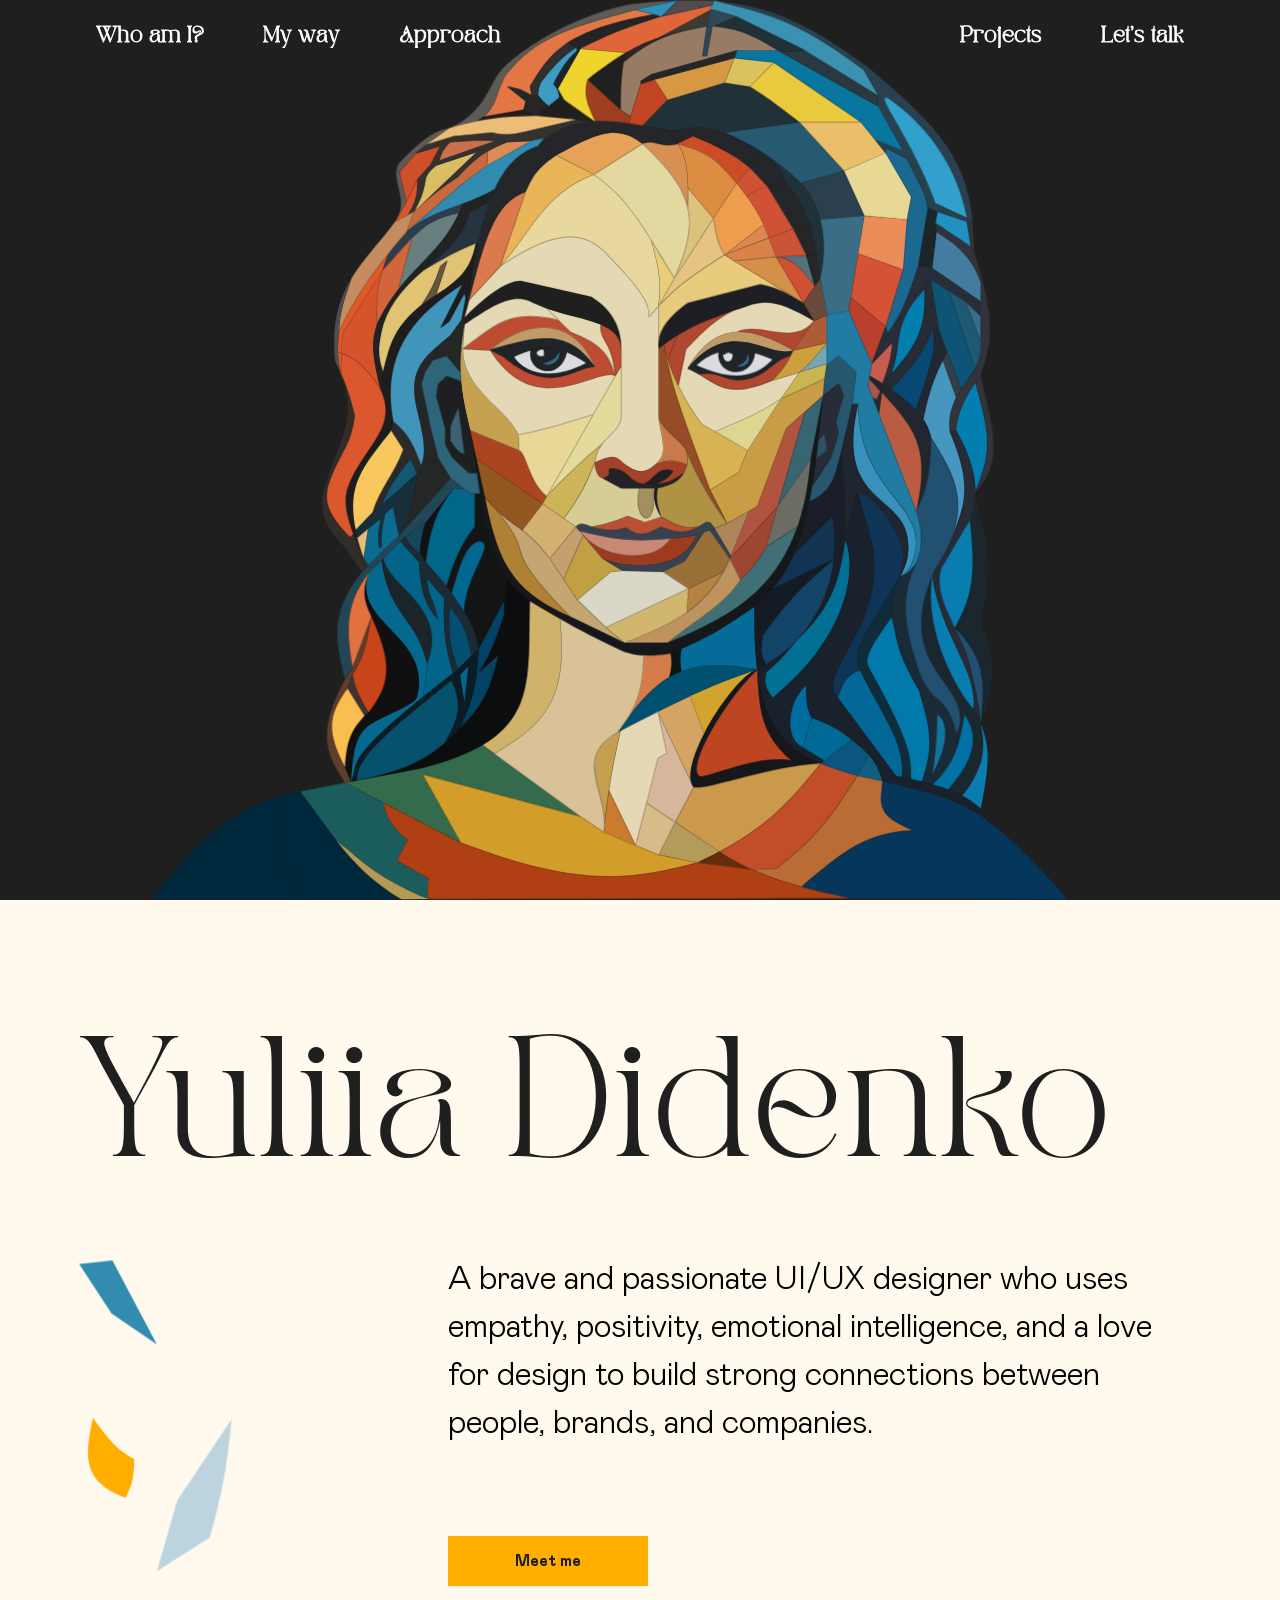
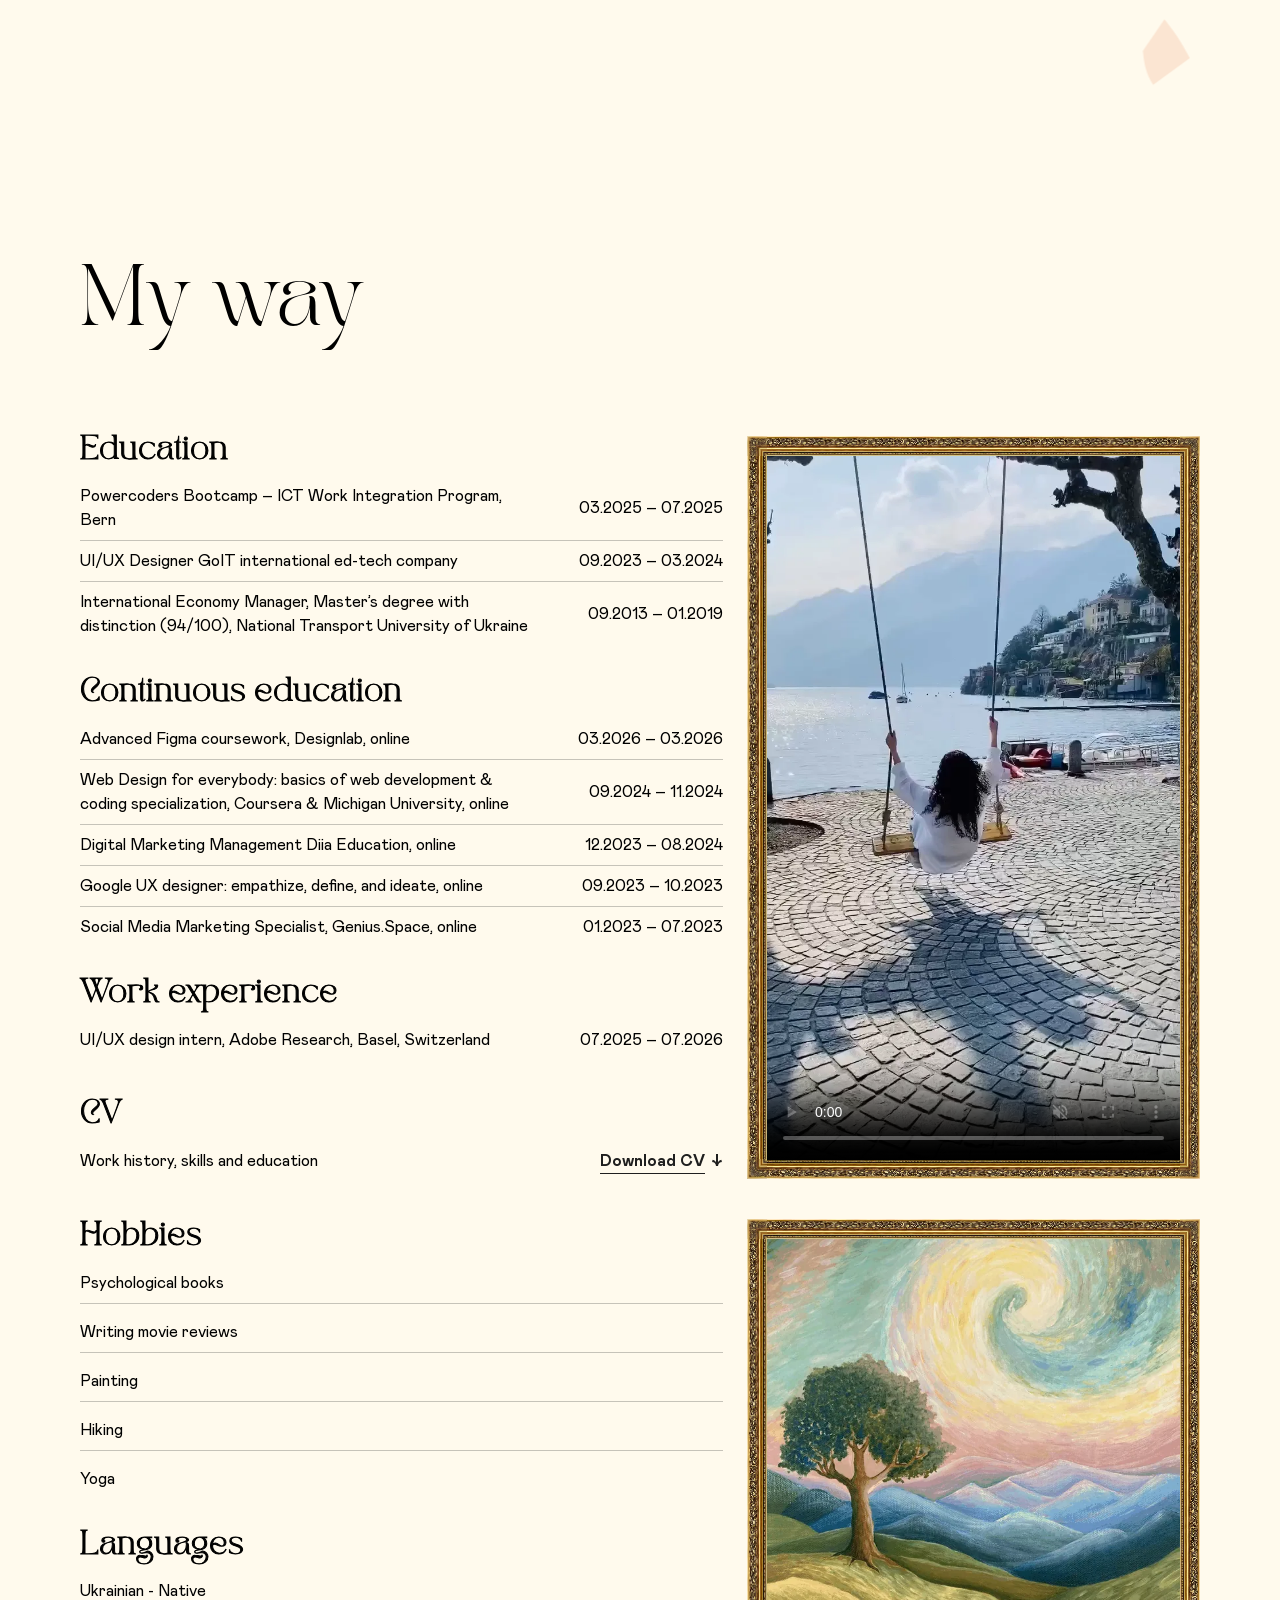
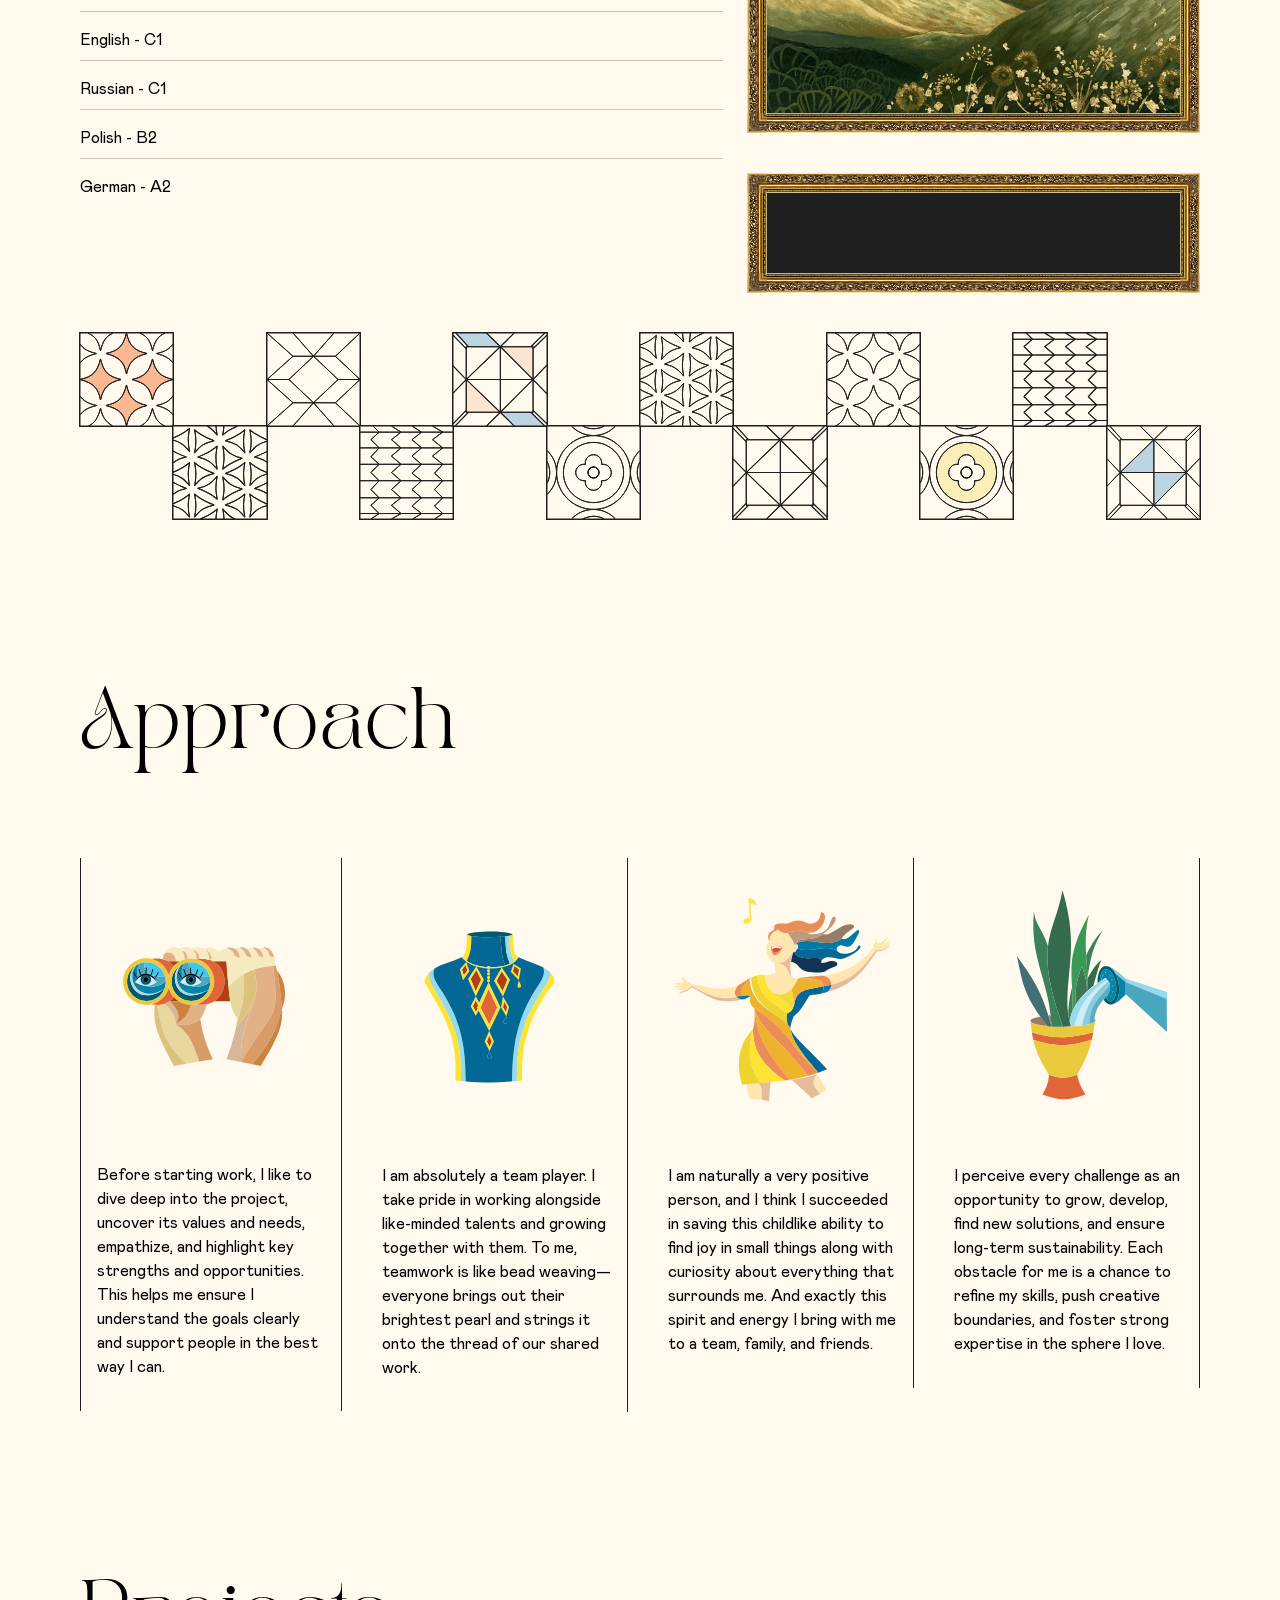
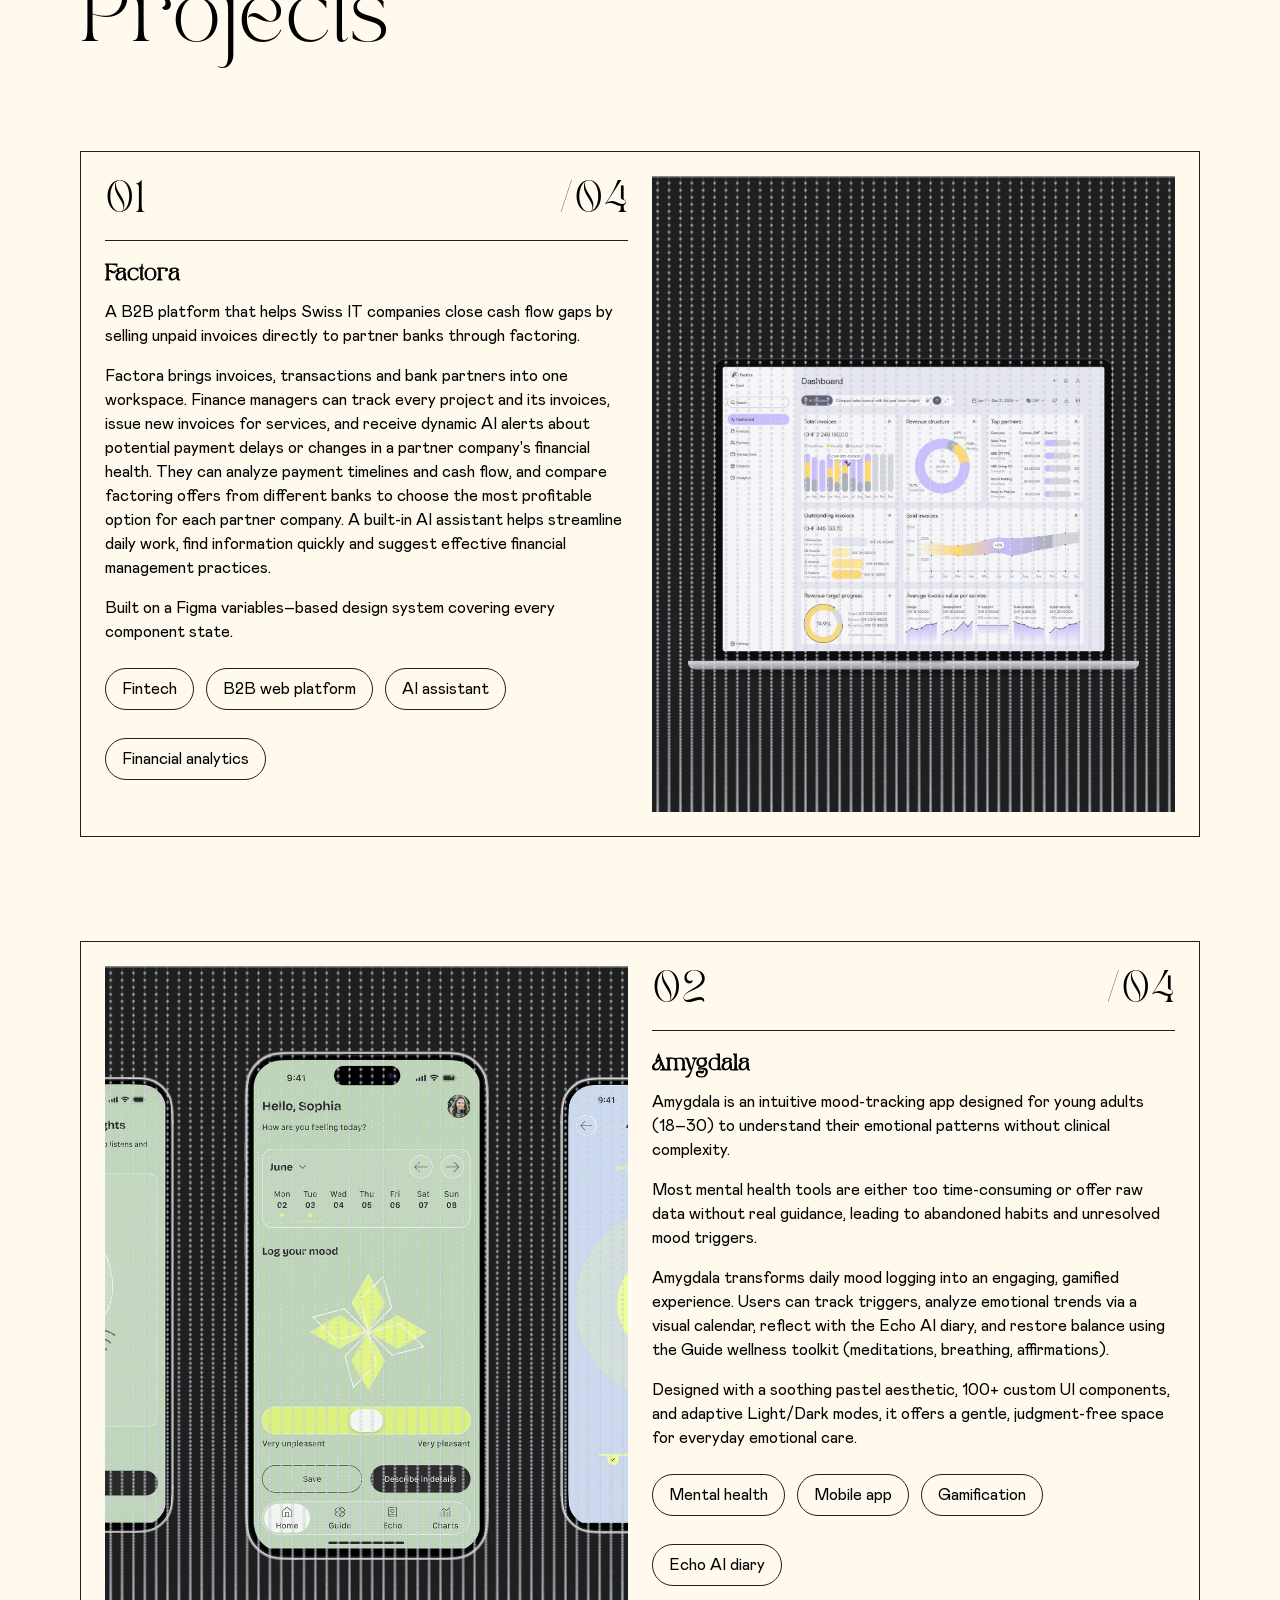
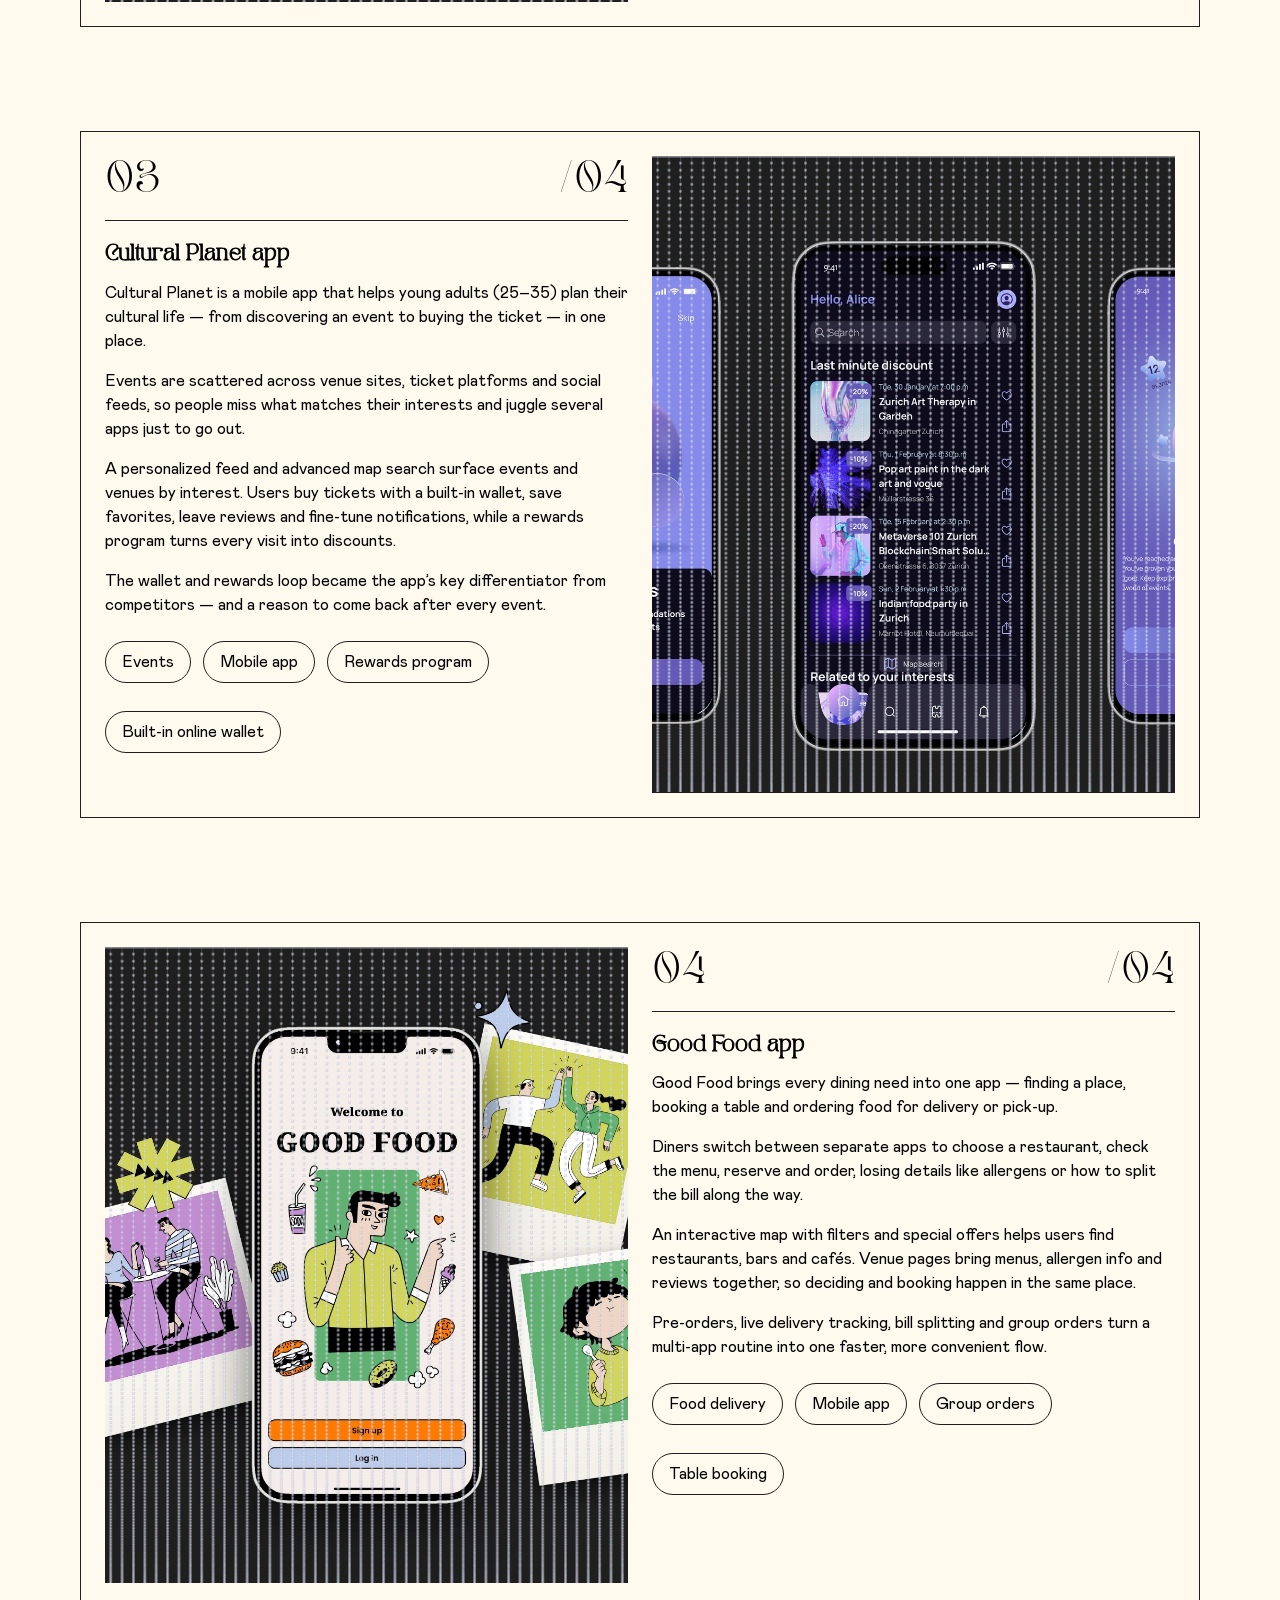
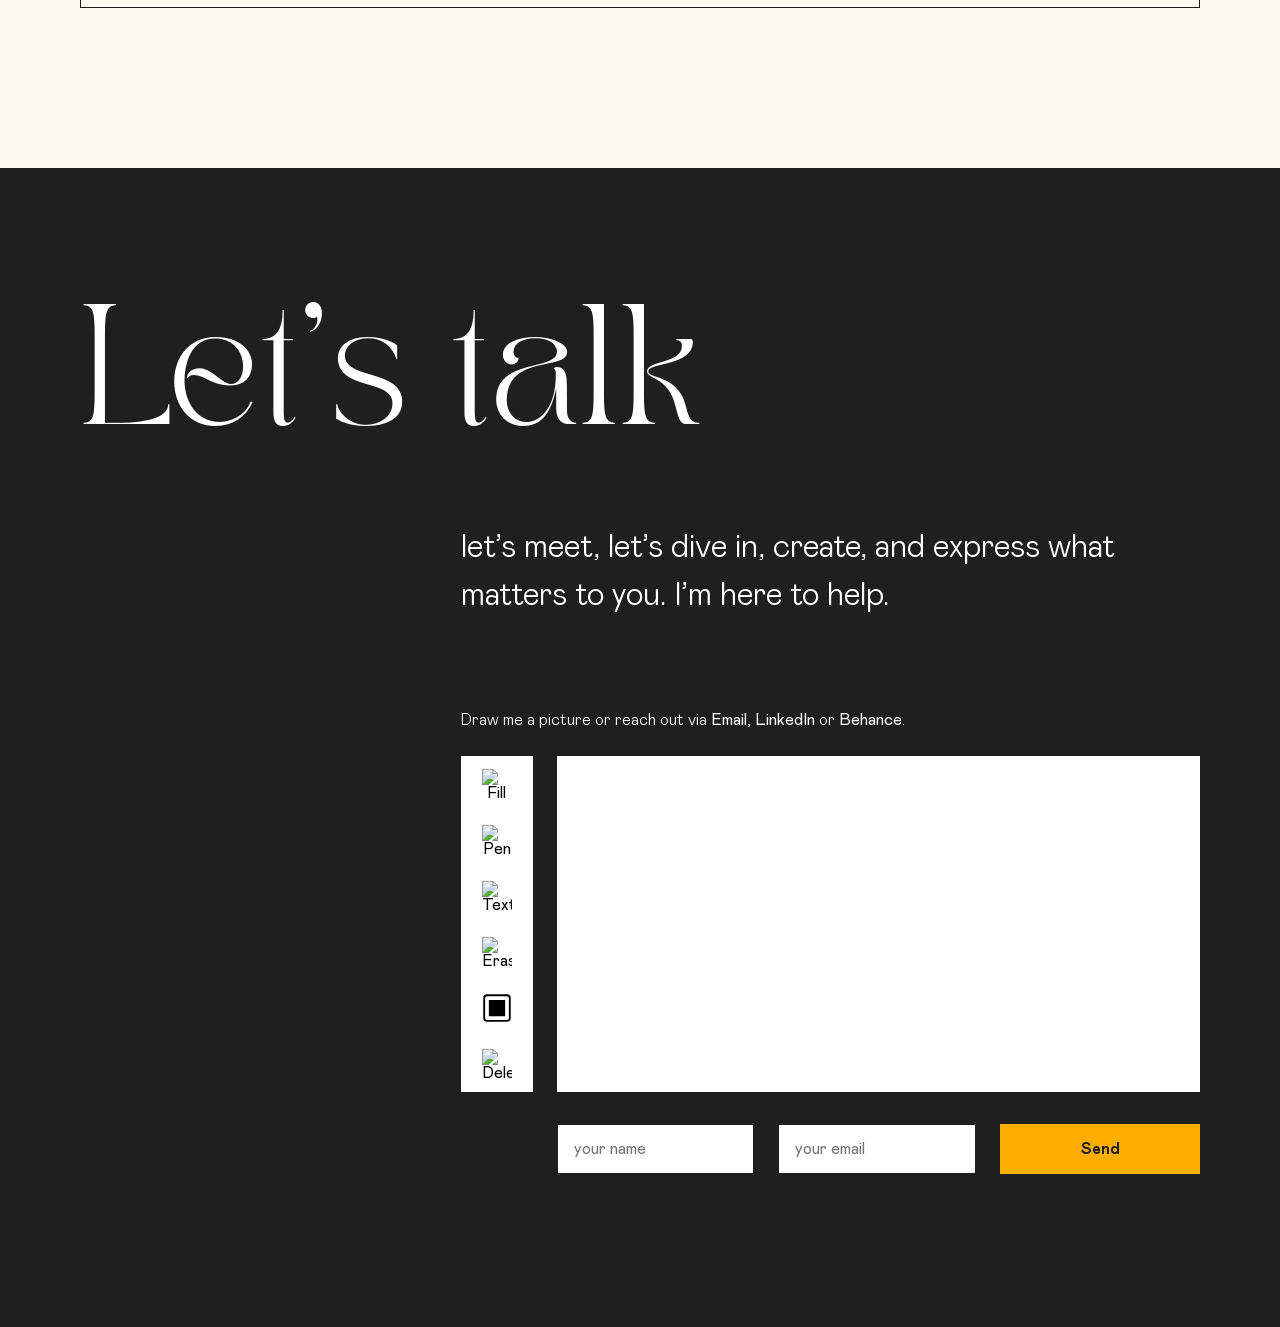
==== commit 06331e85: "My way (tablet + phone): Work experience and CV follow Continuous education All the text now reads a" ====
--- a/index.html
+++ b/index.html
@@ -2302,6 +2302,32 @@
           </div>
         </div>
 
+        <div class="work">
+          <h3>Work experience</h3>
+
+          <div class="autolayout">
+            <div class="event">
+              <p>UI/UX design intern, Adobe Research, Basel, Switzerland</p>
+            </div>
+            <div class="date">
+              <p>07.2025 – 07.2026</p>
+            </div>
+          </div>
+
+        </div>
+
+        <div class="cv">
+          <h3>CV</h3>
+          <div class="autolayout">
+            <div class="event">
+              <p>Work history, skills and education</p>
+            </div>
+            <div class="date">
+              <p><a class="cv-link" href="./media/Yuliia_Didenko_CV.pdf" download="Yuliia_Didenko_CV.pdf" type="application/pdf"><span class="sr-only">Download CV (PDF)</span><span class="roll" aria-hidden="true"><span class="roll-char"><span style="--i: 0" data-c="D">D</span></span><span class="roll-char"><span style="--i: 1" data-c="o">o</span></span><span class="roll-char"><span style="--i: 2" data-c="w">w</span></span><span class="roll-char"><span style="--i: 3" data-c="n">n</span></span><span class="roll-char"><span style="--i: 4" data-c="l">l</span></span><span class="roll-char"><span style="--i: 5" data-c="o">o</span></span><span class="roll-char"><span style="--i: 6" data-c="a">a</span></span><span class="roll-char"><span style="--i: 7" data-c="d">d</span></span><span class="roll-char"><span style="--i: 8" data-c="&nbsp;">&nbsp;</span></span><span class="roll-char"><span style="--i: 9" data-c="C">C</span></span><span class="roll-char"><span style="--i: 10" data-c="V">V</span></span></span><span class="cv-link-arrow" aria-hidden="true">↓</span></a></p>
+            </div>
+          </div>
+        </div>
+
         <div class="hobbies">
           <h3>Hobbies</h3>
           <p>Psychological books</p>
@@ -2320,9 +2346,6 @@
           <p>German - A2</p>
         </div>
 
-        <div class="iframe">
-         <iframe style="border-radius:12px" src="https://open.spotify.com/embed/track/5T8EDUDqKcs6OSOwEsfqG7?utm_source=generator&theme=0" width="100%" height="80" frameBorder="0" allowfullscreen="" allow="autoplay; clipboard-write; encrypted-media; fullscreen; picture-in-picture" loading="lazy"></iframe>
-        </div>
       </div>
 
       <div class="column-2-tablet">
@@ -2344,32 +2367,11 @@
           <img src="./media/art.webp" alt="Yuliia painting outdoors, and her finished artworks" width="628" height="720" loading="lazy" decoding="async" />
         </div>
 
-        <div class="work">
-          <h3>Work experience</h3>
-
-          <div class="autolayout">
-            <div class="event">
-              <p>UI/UX design intern, Adobe Research, Basel, Switzerland</p>
-            </div>
-            <div class="date">
-              <p>07.2025 – 07.2026</p>
-            </div>
-          </div>
-
-        </div>
-
-        <div class="cv">
-          <h3>CV</h3>
-          <div class="autolayout">
-            <div class="event">
-              <p>Work history, skills and education</p>
-            </div>
-            <div class="date">
-              <p><a class="cv-link" href="./media/Yuliia_Didenko_CV.pdf" download="Yuliia_Didenko_CV.pdf" type="application/pdf"><span class="sr-only">Download CV (PDF)</span><span class="roll" aria-hidden="true"><span class="roll-char"><span style="--i: 0" data-c="D">D</span></span><span class="roll-char"><span style="--i: 1" data-c="o">o</span></span><span class="roll-char"><span style="--i: 2" data-c="w">w</span></span><span class="roll-char"><span style="--i: 3" data-c="n">n</span></span><span class="roll-char"><span style="--i: 4" data-c="l">l</span></span><span class="roll-char"><span style="--i: 5" data-c="o">o</span></span><span class="roll-char"><span style="--i: 6" data-c="a">a</span></span><span class="roll-char"><span style="--i: 7" data-c="d">d</span></span><span class="roll-char"><span style="--i: 8" data-c="&nbsp;">&nbsp;</span></span><span class="roll-char"><span style="--i: 9" data-c="C">C</span></span><span class="roll-char"><span style="--i: 10" data-c="V">V</span></span></span><span class="cv-link-arrow" aria-hidden="true">↓</span></a></p>
-            </div>
-          </div>
+        <div class="iframe">
+         <iframe style="border-radius:12px" src="https://open.spotify.com/embed/track/5T8EDUDqKcs6OSOwEsfqG7?utm_source=generator&theme=0" width="100%" height="80" frameBorder="0" allowfullscreen="" allow="autoplay; clipboard-write; encrypted-media; fullscreen; picture-in-picture" loading="lazy"></iframe>
         </div>
       </div>
+
       <!-- Decorative tile frieze closing the section on tablet and phone:
            two rows in a checkerboard. The band shows all 12 columns of
            this pattern on wide tablets, the middle 8 on small tablets and
--- a/main.css
+++ b/main.css
@@ -2270,6 +2270,21 @@
   transition-delay: var(--d, 0ms);
 }
 
+/* ---------- My way (tablet + phone): Spotify placement ----------
+   With two columns (wide tablets) the player sits under the artwork in
+   the media column. Once the columns stack, it moves to the top of the
+   media column so it follows the CV: text, then music, then video and
+   painting. */
+@media (max-width: 1023px) {
+  .my-way-tablet .column-2-tablet .iframe {
+    order: -1;
+    /* Same width as the video and painting below it, centred. */
+    align-self: center;
+    width: 100%;
+    max-width: 500px;
+  }
+}
+
 /* ---------- My way (tablet + phone): tile frieze ----------
    On narrower layouts the CV is the last block, so instead of the two
    tall desktop groups the section ends with a low frieze of the same
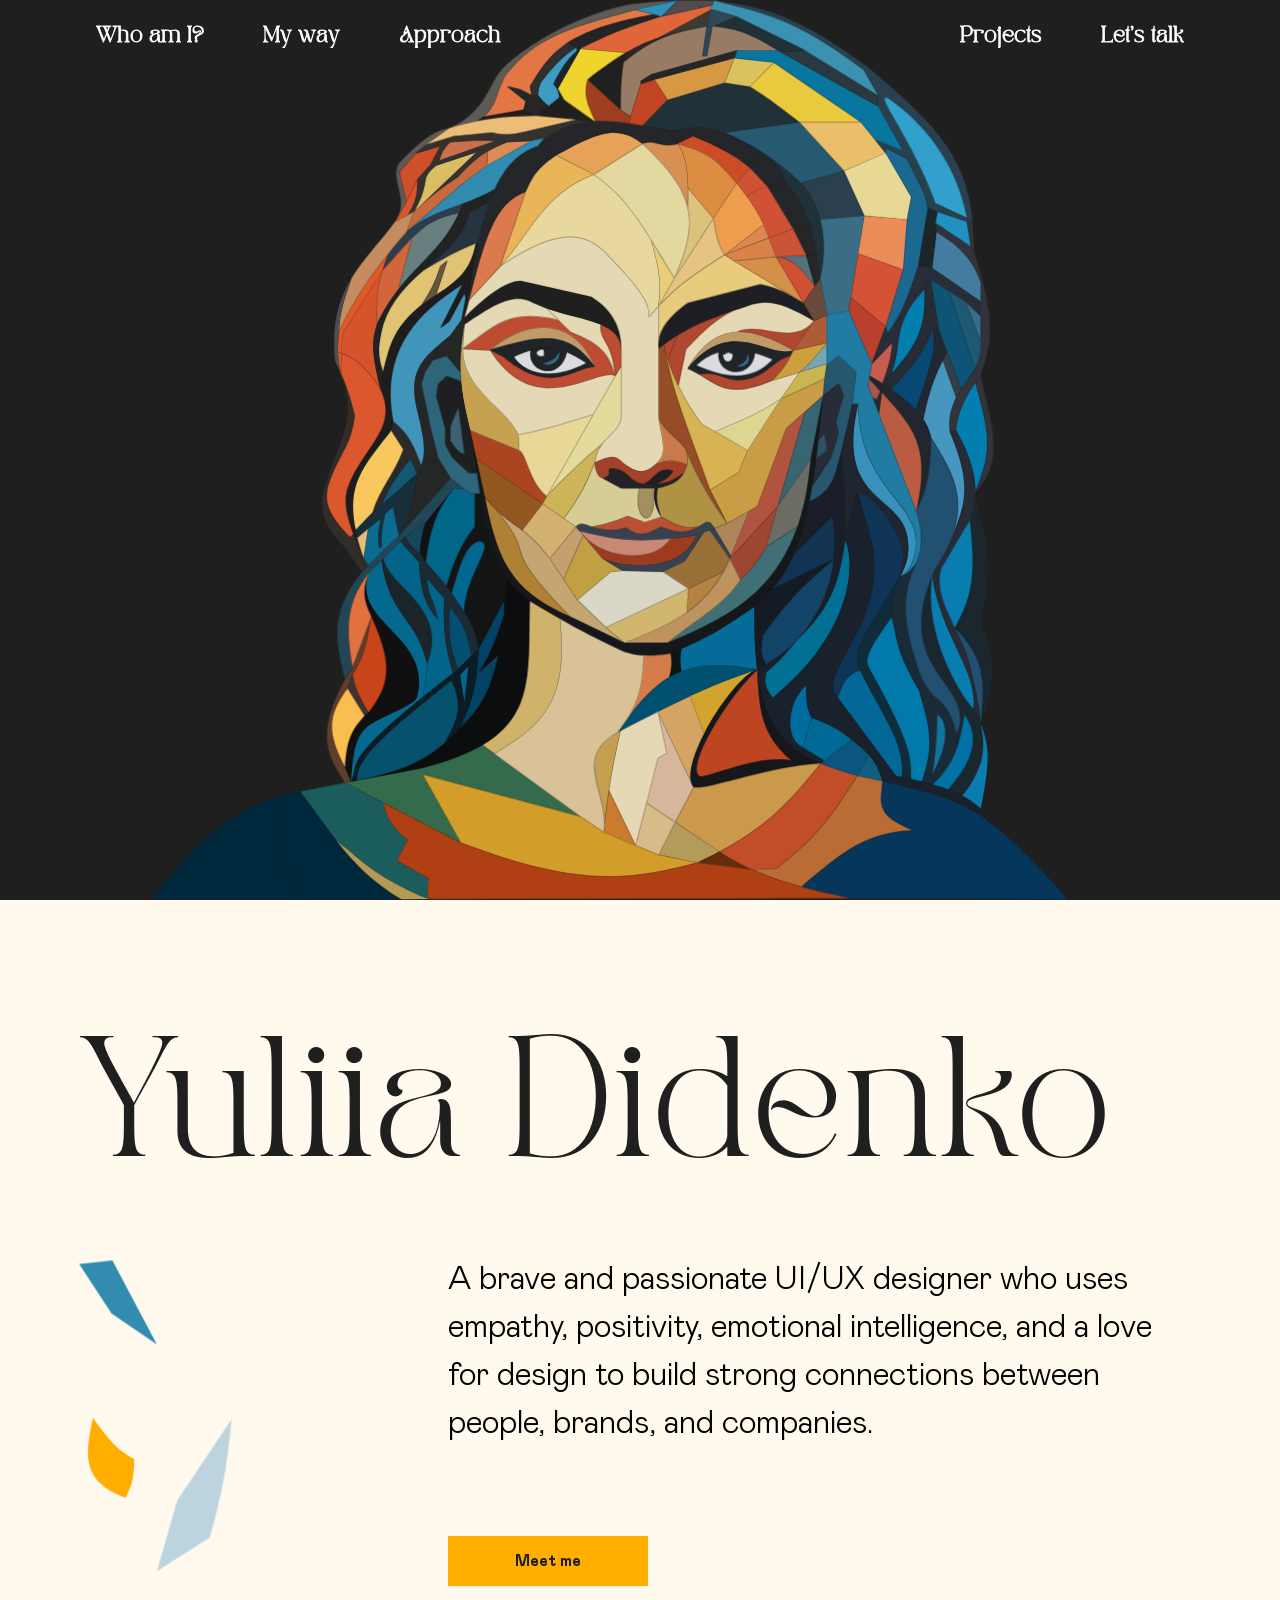
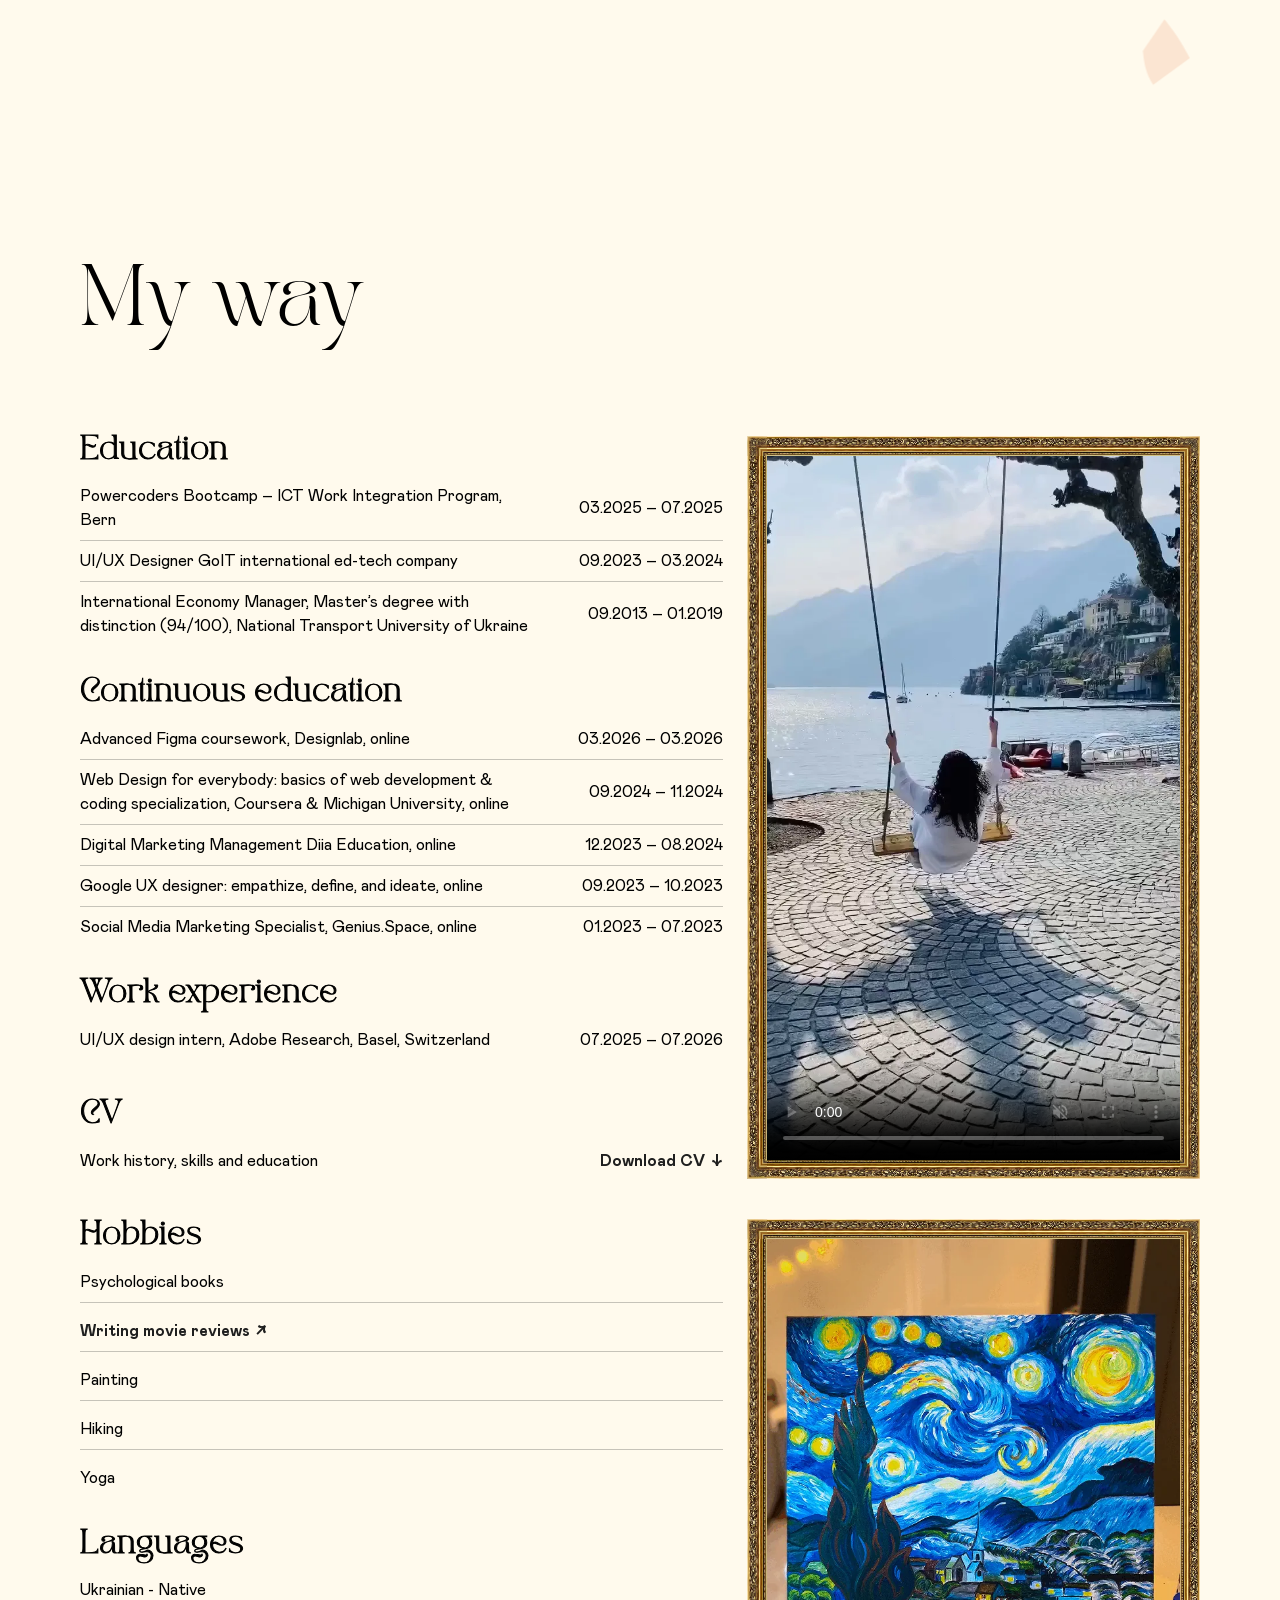
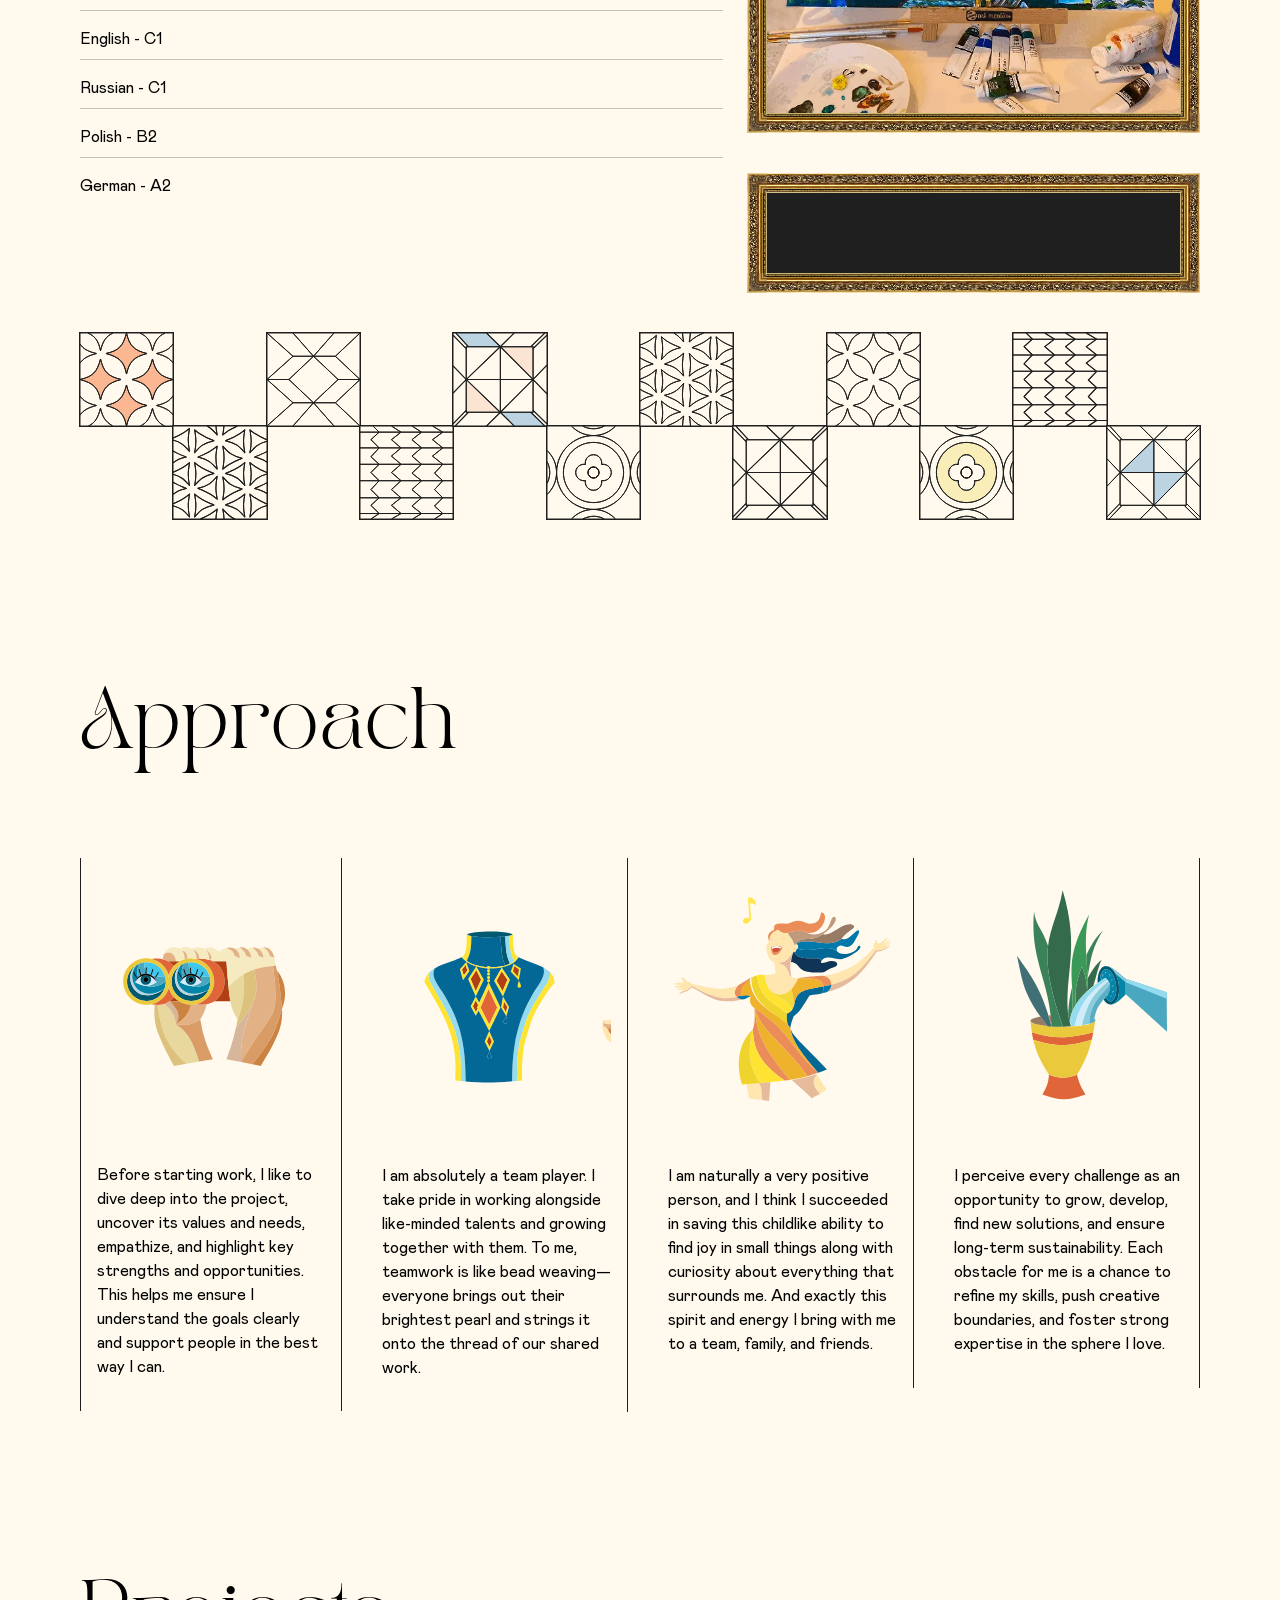
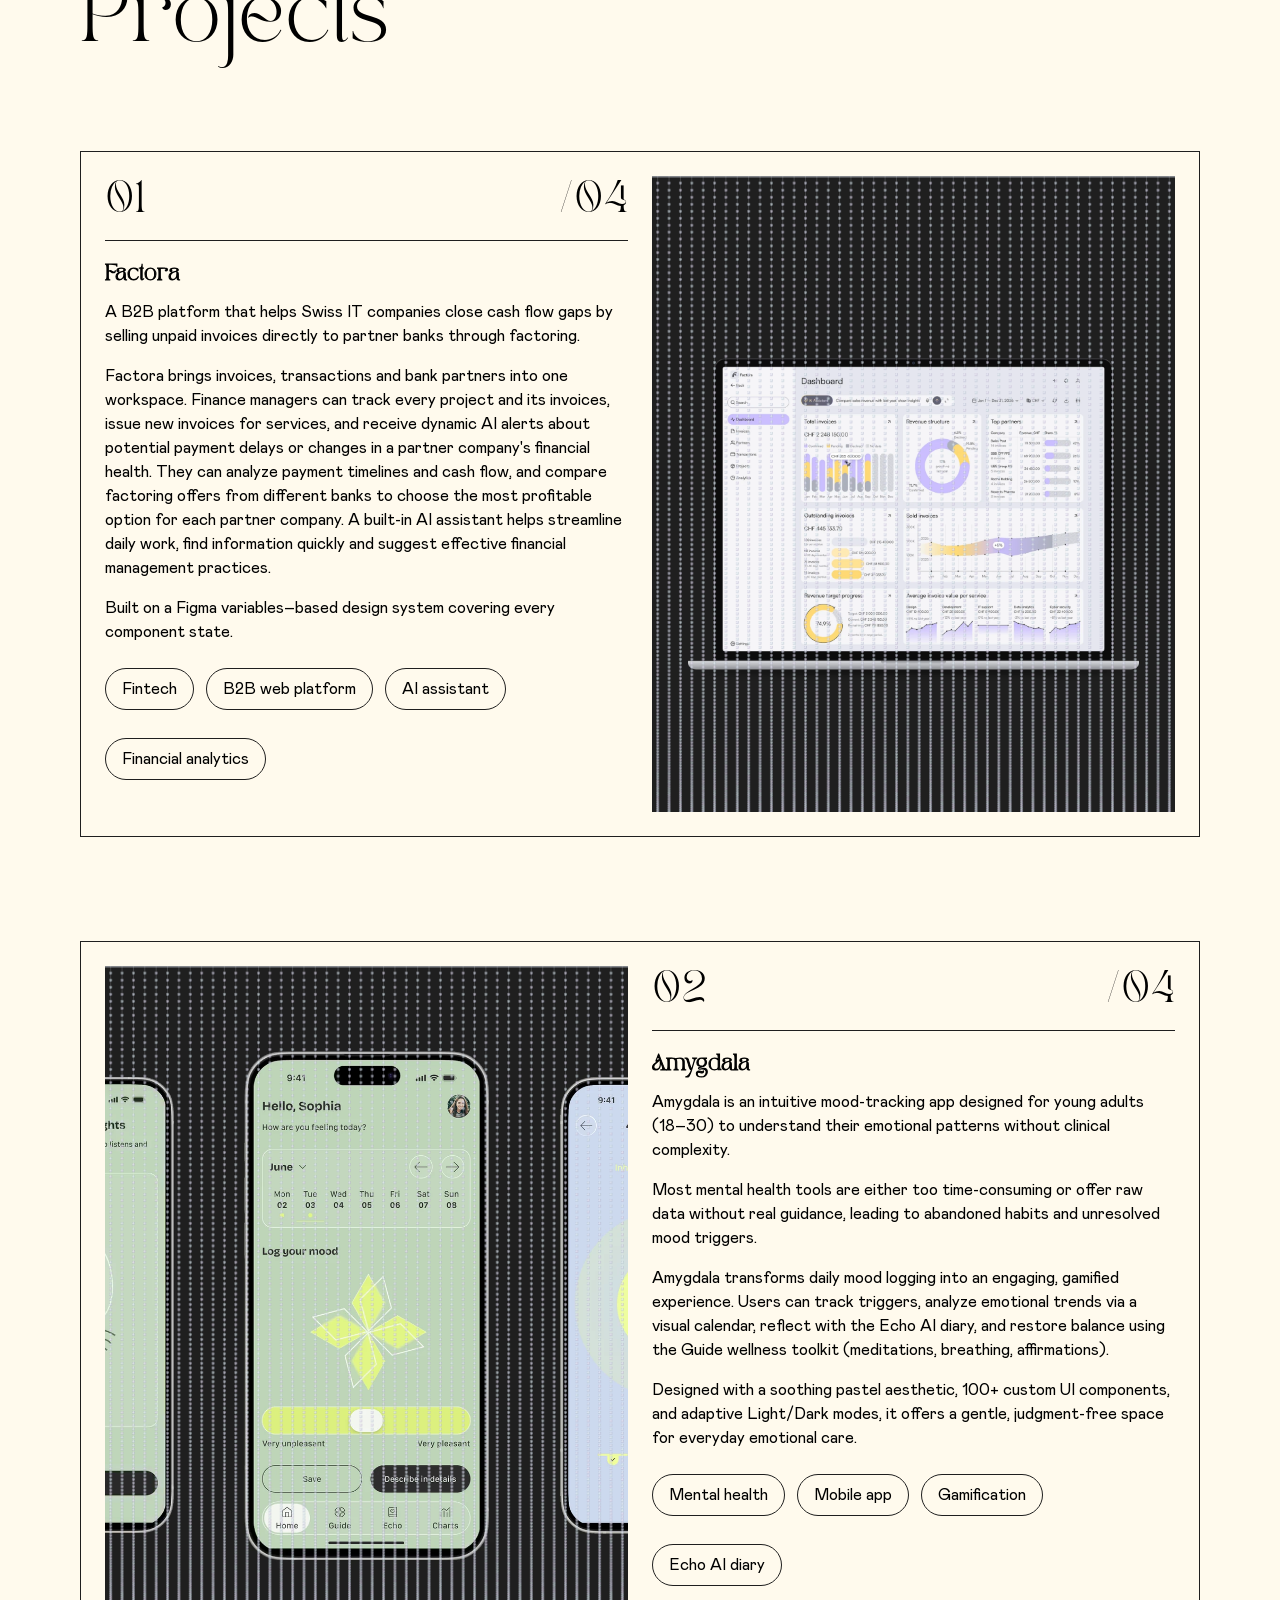
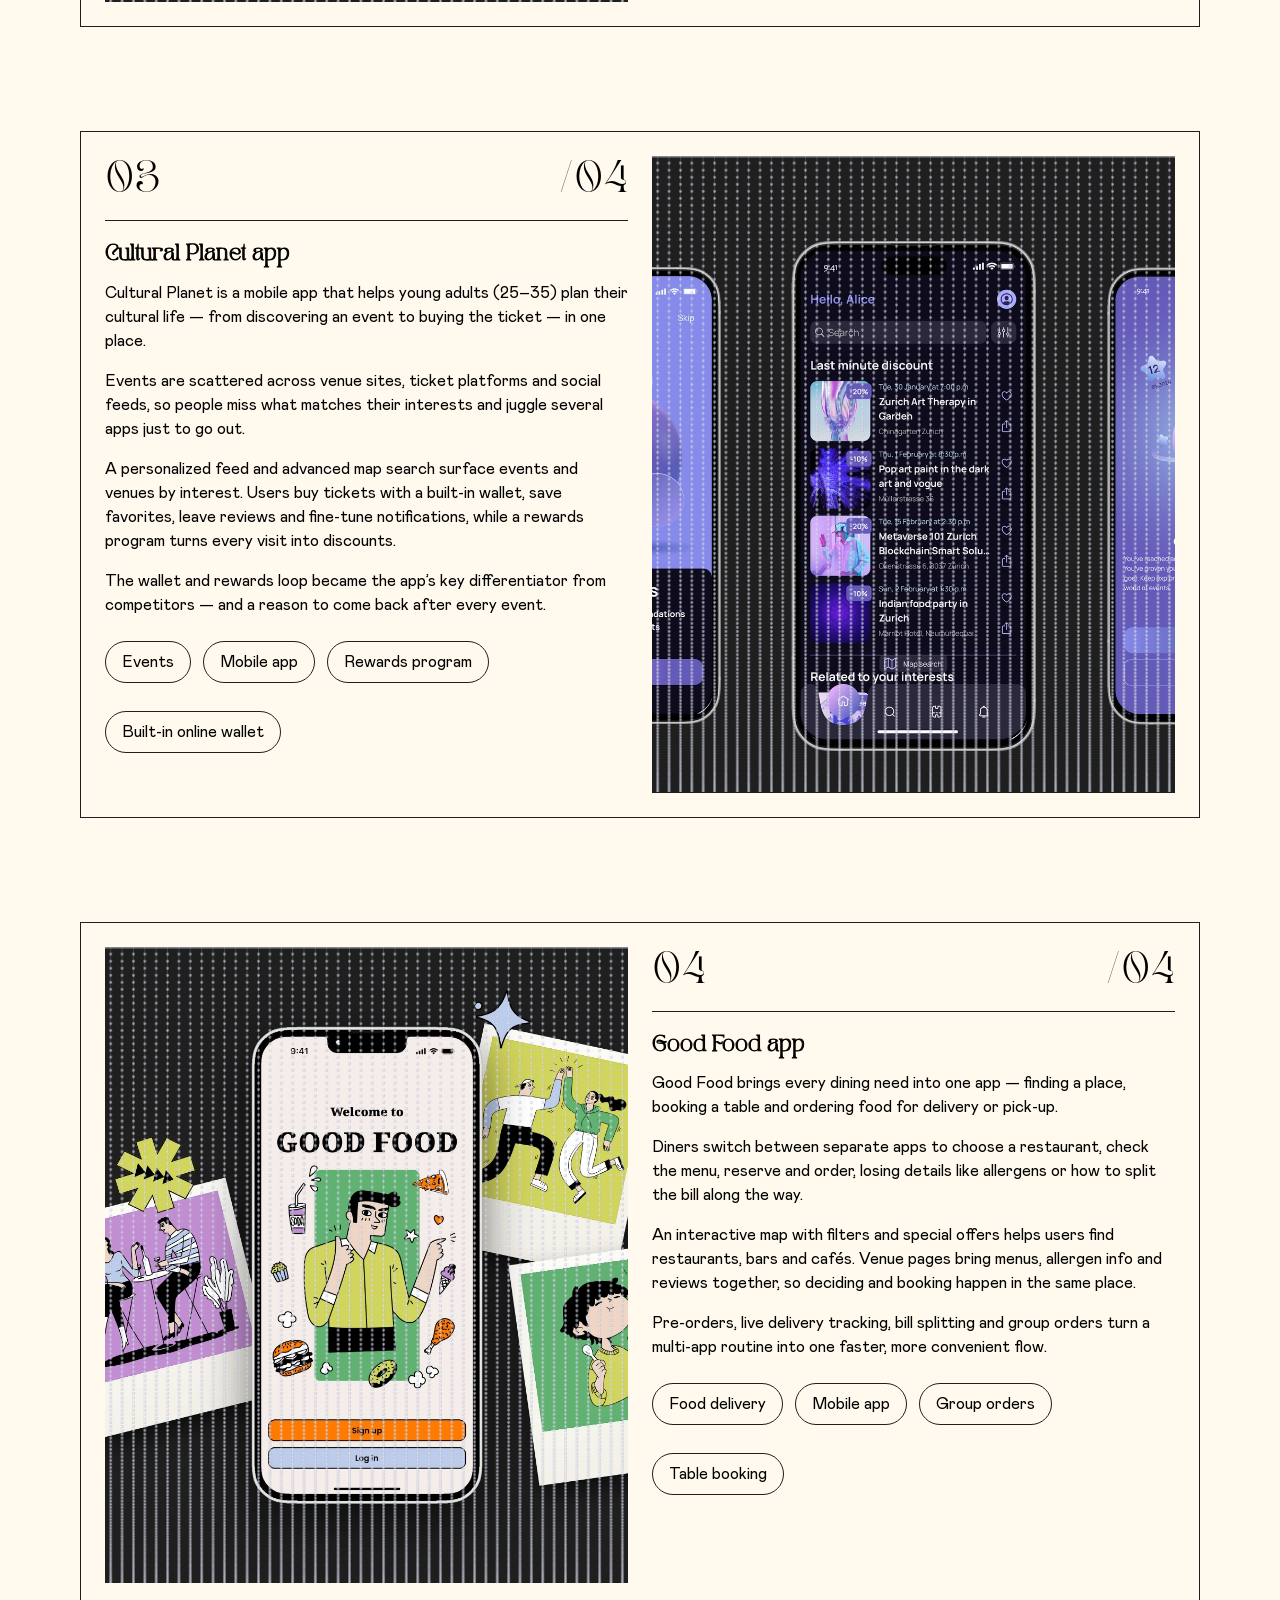
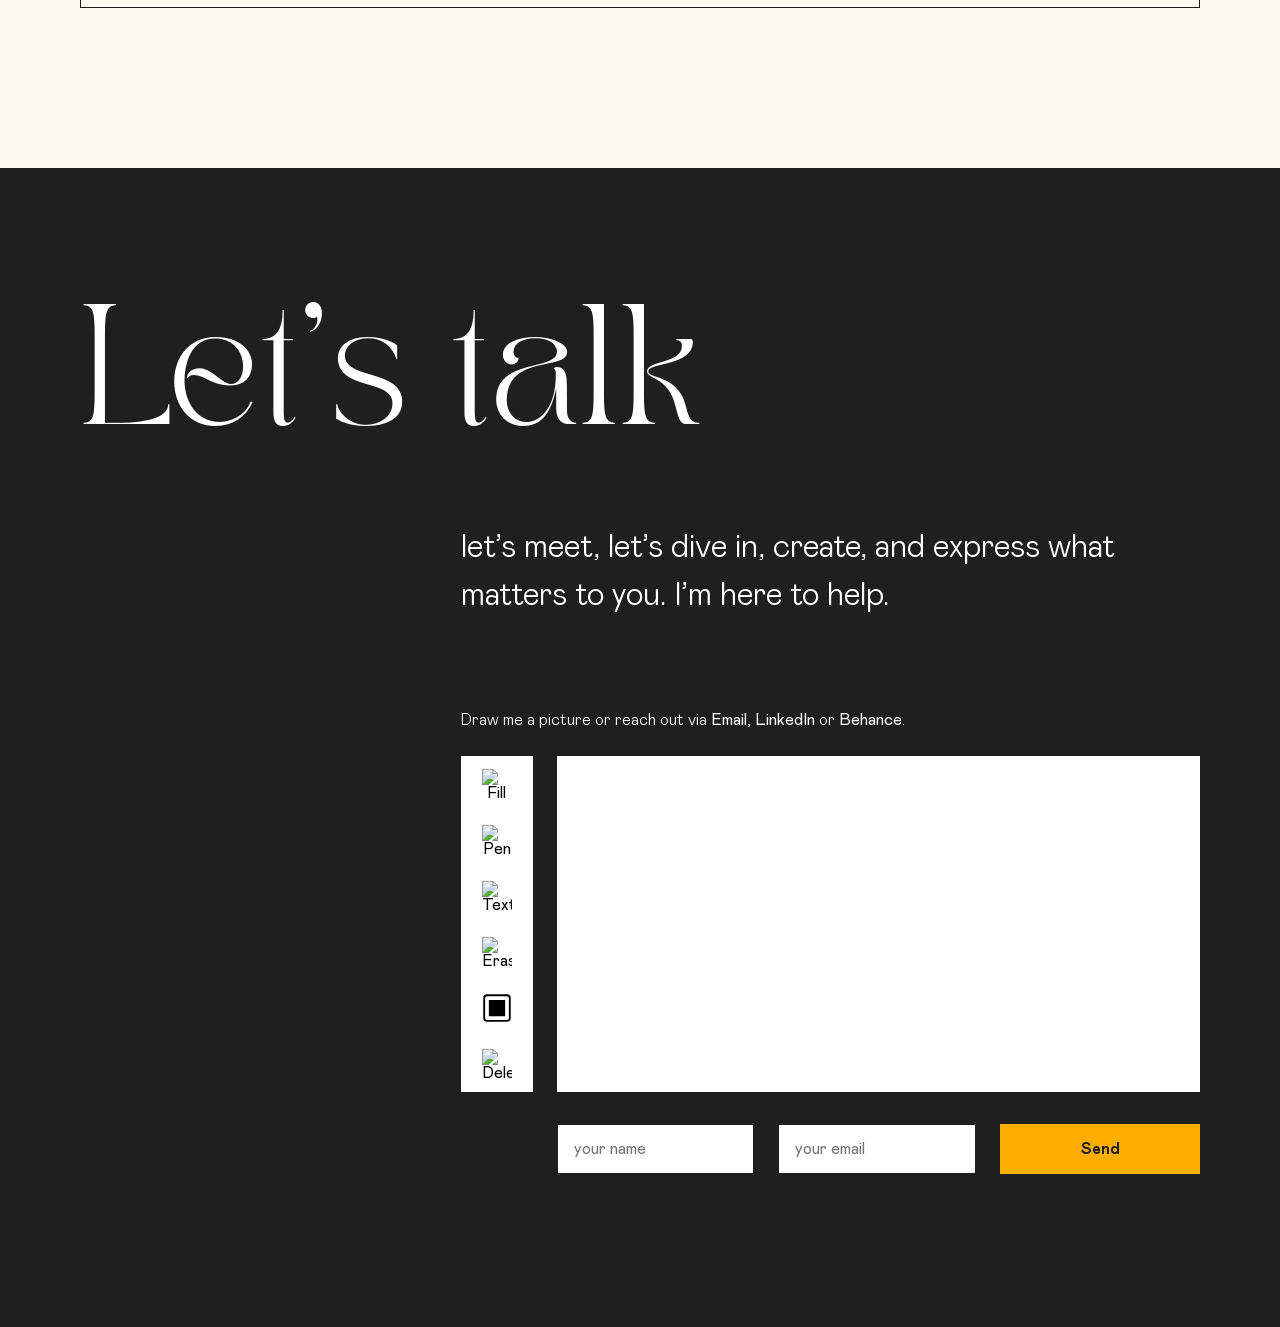
==== commit 16b132cc: "My way: "Writing movie reviews" links to Threads; text links lose the underline The hobby opens Yuli" ====
--- a/index.html
+++ b/index.html
@@ -2062,7 +2062,7 @@
           <div class="hobbies">
             <h3>Hobbies</h3>
             <p>Psychological books</p>
-            <p>Writing movie reviews</p>
+            <p><a class="cv-link hobby-link" href="https://www.threads.com/@yuliana_didenko_" target="_blank" rel="noopener"><span class="sr-only">Writing movie reviews (opens my Threads in a new tab)</span><span class="roll" aria-hidden="true"><span class="roll-char"><span style="--i: 0" data-c="W">W</span></span><span class="roll-char"><span style="--i: 1" data-c="r">r</span></span><span class="roll-char"><span style="--i: 2" data-c="i">i</span></span><span class="roll-char"><span style="--i: 3" data-c="t">t</span></span><span class="roll-char"><span style="--i: 4" data-c="i">i</span></span><span class="roll-char"><span style="--i: 5" data-c="n">n</span></span><span class="roll-char"><span style="--i: 6" data-c="g">g</span></span><span class="roll-char"><span style="--i: 7" data-c="&nbsp;">&nbsp;</span></span><span class="roll-char"><span style="--i: 8" data-c="m">m</span></span><span class="roll-char"><span style="--i: 9" data-c="o">o</span></span><span class="roll-char"><span style="--i: 10" data-c="v">v</span></span><span class="roll-char"><span style="--i: 11" data-c="i">i</span></span><span class="roll-char"><span style="--i: 12" data-c="e">e</span></span><span class="roll-char"><span style="--i: 13" data-c="&nbsp;">&nbsp;</span></span><span class="roll-char"><span style="--i: 14" data-c="r">r</span></span><span class="roll-char"><span style="--i: 15" data-c="e">e</span></span><span class="roll-char"><span style="--i: 16" data-c="v">v</span></span><span class="roll-char"><span style="--i: 17" data-c="i">i</span></span><span class="roll-char"><span style="--i: 18" data-c="e">e</span></span><span class="roll-char"><span style="--i: 19" data-c="w">w</span></span><span class="roll-char"><span style="--i: 20" data-c="s">s</span></span></span><span class="cv-link-arrow" aria-hidden="true">↗</span></a></p>
             <p>Painting</p>
             <p>Hiking</p>
             <p>Yoga</p>
@@ -2331,7 +2331,7 @@
         <div class="hobbies">
           <h3>Hobbies</h3>
           <p>Psychological books</p>
-          <p>Writing movie reviews</p>
+          <p><a class="cv-link hobby-link" href="https://www.threads.com/@yuliana_didenko_" target="_blank" rel="noopener"><span class="sr-only">Writing movie reviews (opens my Threads in a new tab)</span><span class="roll" aria-hidden="true"><span class="roll-char"><span style="--i: 0" data-c="W">W</span></span><span class="roll-char"><span style="--i: 1" data-c="r">r</span></span><span class="roll-char"><span style="--i: 2" data-c="i">i</span></span><span class="roll-char"><span style="--i: 3" data-c="t">t</span></span><span class="roll-char"><span style="--i: 4" data-c="i">i</span></span><span class="roll-char"><span style="--i: 5" data-c="n">n</span></span><span class="roll-char"><span style="--i: 6" data-c="g">g</span></span><span class="roll-char"><span style="--i: 7" data-c="&nbsp;">&nbsp;</span></span><span class="roll-char"><span style="--i: 8" data-c="m">m</span></span><span class="roll-char"><span style="--i: 9" data-c="o">o</span></span><span class="roll-char"><span style="--i: 10" data-c="v">v</span></span><span class="roll-char"><span style="--i: 11" data-c="i">i</span></span><span class="roll-char"><span style="--i: 12" data-c="e">e</span></span><span class="roll-char"><span style="--i: 13" data-c="&nbsp;">&nbsp;</span></span><span class="roll-char"><span style="--i: 14" data-c="r">r</span></span><span class="roll-char"><span style="--i: 15" data-c="e">e</span></span><span class="roll-char"><span style="--i: 16" data-c="v">v</span></span><span class="roll-char"><span style="--i: 17" data-c="i">i</span></span><span class="roll-char"><span style="--i: 18" data-c="e">e</span></span><span class="roll-char"><span style="--i: 19" data-c="w">w</span></span><span class="roll-char"><span style="--i: 20" data-c="s">s</span></span></span><span class="cv-link-arrow" aria-hidden="true">↗</span></a></p>
           <p>Painting</p>
           <p>Hiking</p>
           <p>Yoga</p>
--- a/main.css
+++ b/main.css
@@ -18,8 +18,17 @@
   box-sizing: border-box;
   font-family: "MabryPro-Regular";
   font-size: 16px;
+  scroll-behavior: smooth;
+}
+
+/* The native cursor is hidden only while cursor.js draws the custom one
+   (it sets html.has-custom-cursor on devices with a mouse or trackpad),
+   so it can never disappear with nothing in its place. :where() keeps
+   this as weak as the old "* { cursor: none }", so the pointer / move /
+   text cursors declared further down still win. */
+:where(.has-custom-cursor),
+:where(.has-custom-cursor) * {
   cursor: none;
-  scroll-behavior: smooth;
 }
 
 body {
@@ -746,8 +755,8 @@
 }
 
 /* "Download CV" link - the full history lives in the
-   PDF. Same roll-on-hover language as every other text link; the
-   underline and the arrow say "this is a file" without a button. */
+   PDF. Same roll-on-hover language as every other text link; the bold
+   weight and the arrow say "this is a file" without a button. */
 .cv-link {
   display: inline-flex;
   align-items: center;
@@ -761,12 +770,6 @@
   font: inherit;
 }
 
-/* The letters are inline-blocks, which a text underline does not reach,
-   so the line is a border on the word itself. */
-.cv-link .roll {
-  border-bottom: 1px solid currentColor;
-}
-
 .cv-link-arrow {
   display: inline-block;
   transition: transform var(--dur-fast) var(--ease-out);
@@ -780,6 +783,23 @@
 
 @media (prefers-reduced-motion: reduce) {
   .cv-link:hover .cv-link-arrow {
+    transform: none;
+  }
+}
+
+/* "Writing movie reviews" in Hobbies links out to Yuliia's reviews on
+   Threads with the same .cv-link look (bold, no underline - the rows
+   already sit on dividers); its arrow points out of the page (new tab)
+   instead of down (download). */
+
+@media (hover: hover) and (pointer: fine) {
+  .hobby-link:hover .cv-link-arrow {
+    transform: translate(2px, -2px);
+  }
+}
+
+@media (prefers-reduced-motion: reduce) {
+  .hobby-link:hover .cv-link-arrow {
     transform: none;
   }
 }
@@ -900,7 +920,6 @@
   aspect-ratio: 4 / 3;
   overflow: hidden;
   position: relative;
-  cursor: none;
 }
 
 .text {
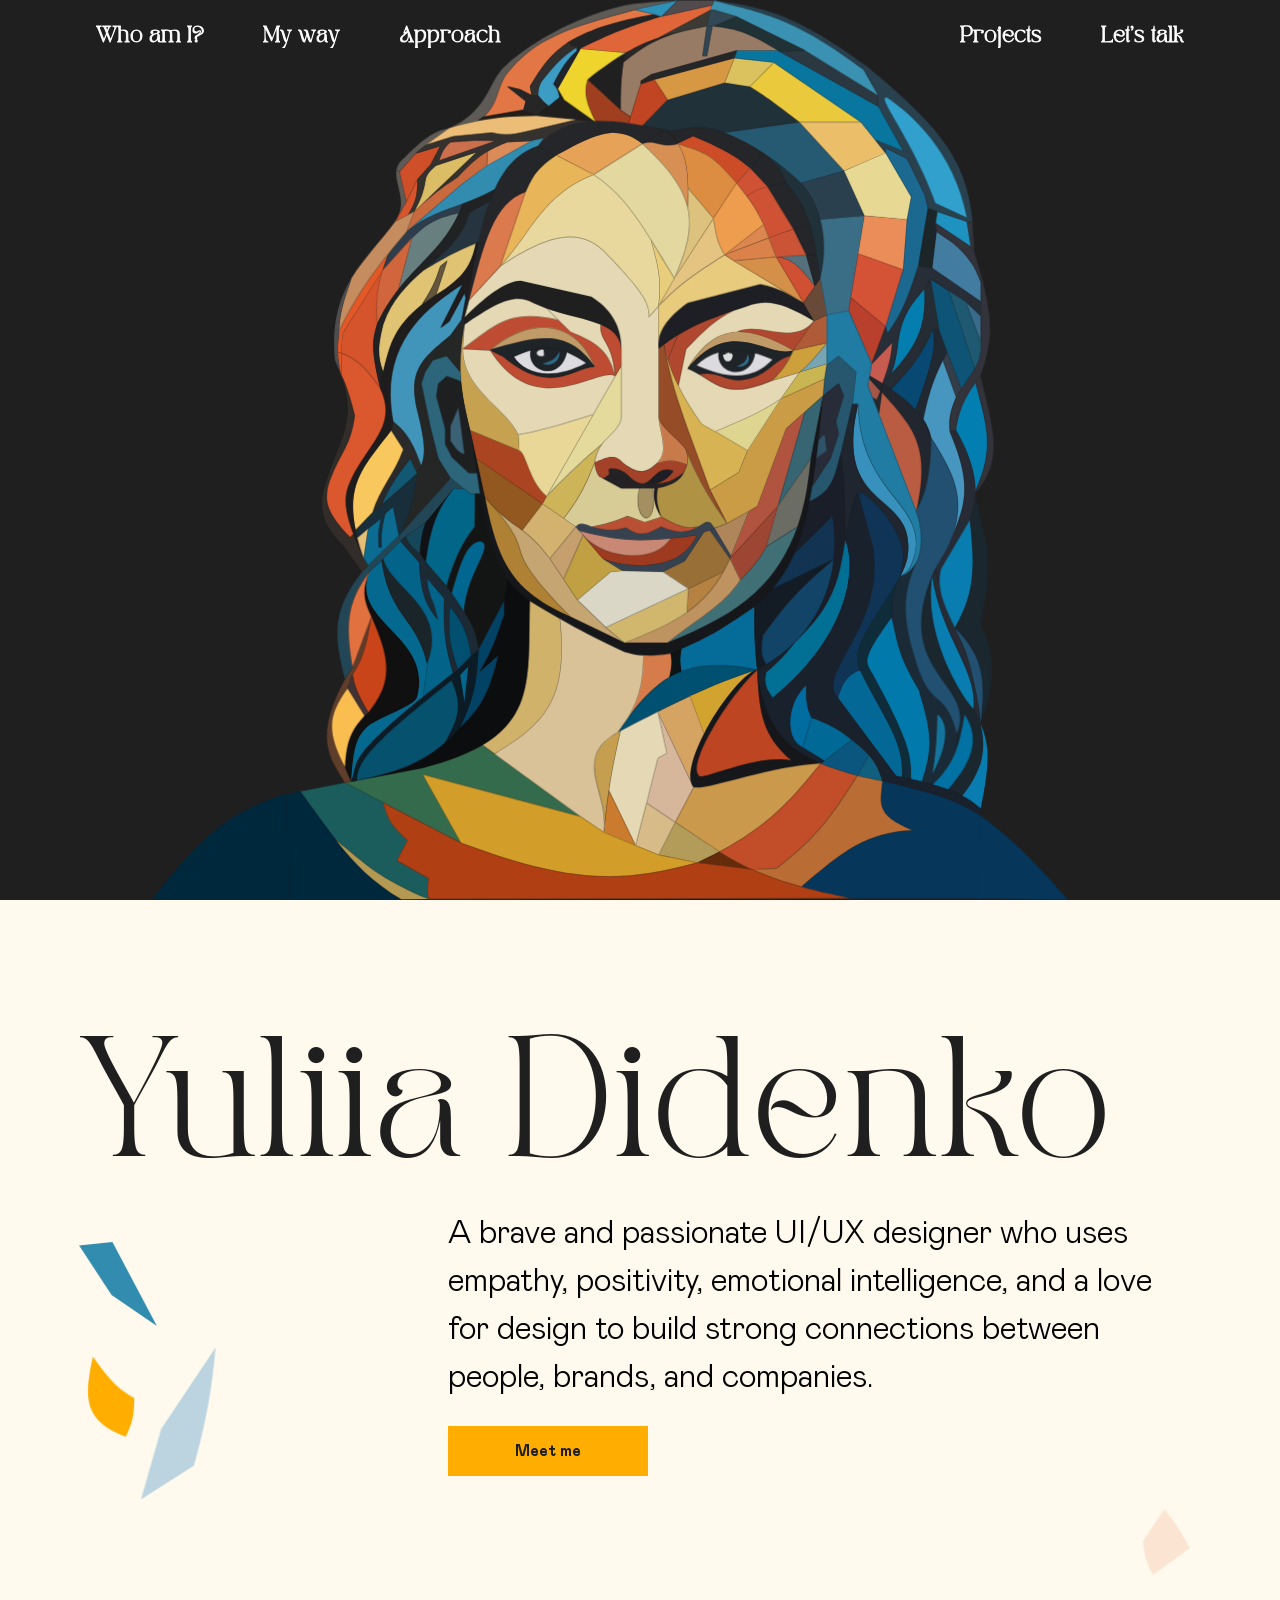
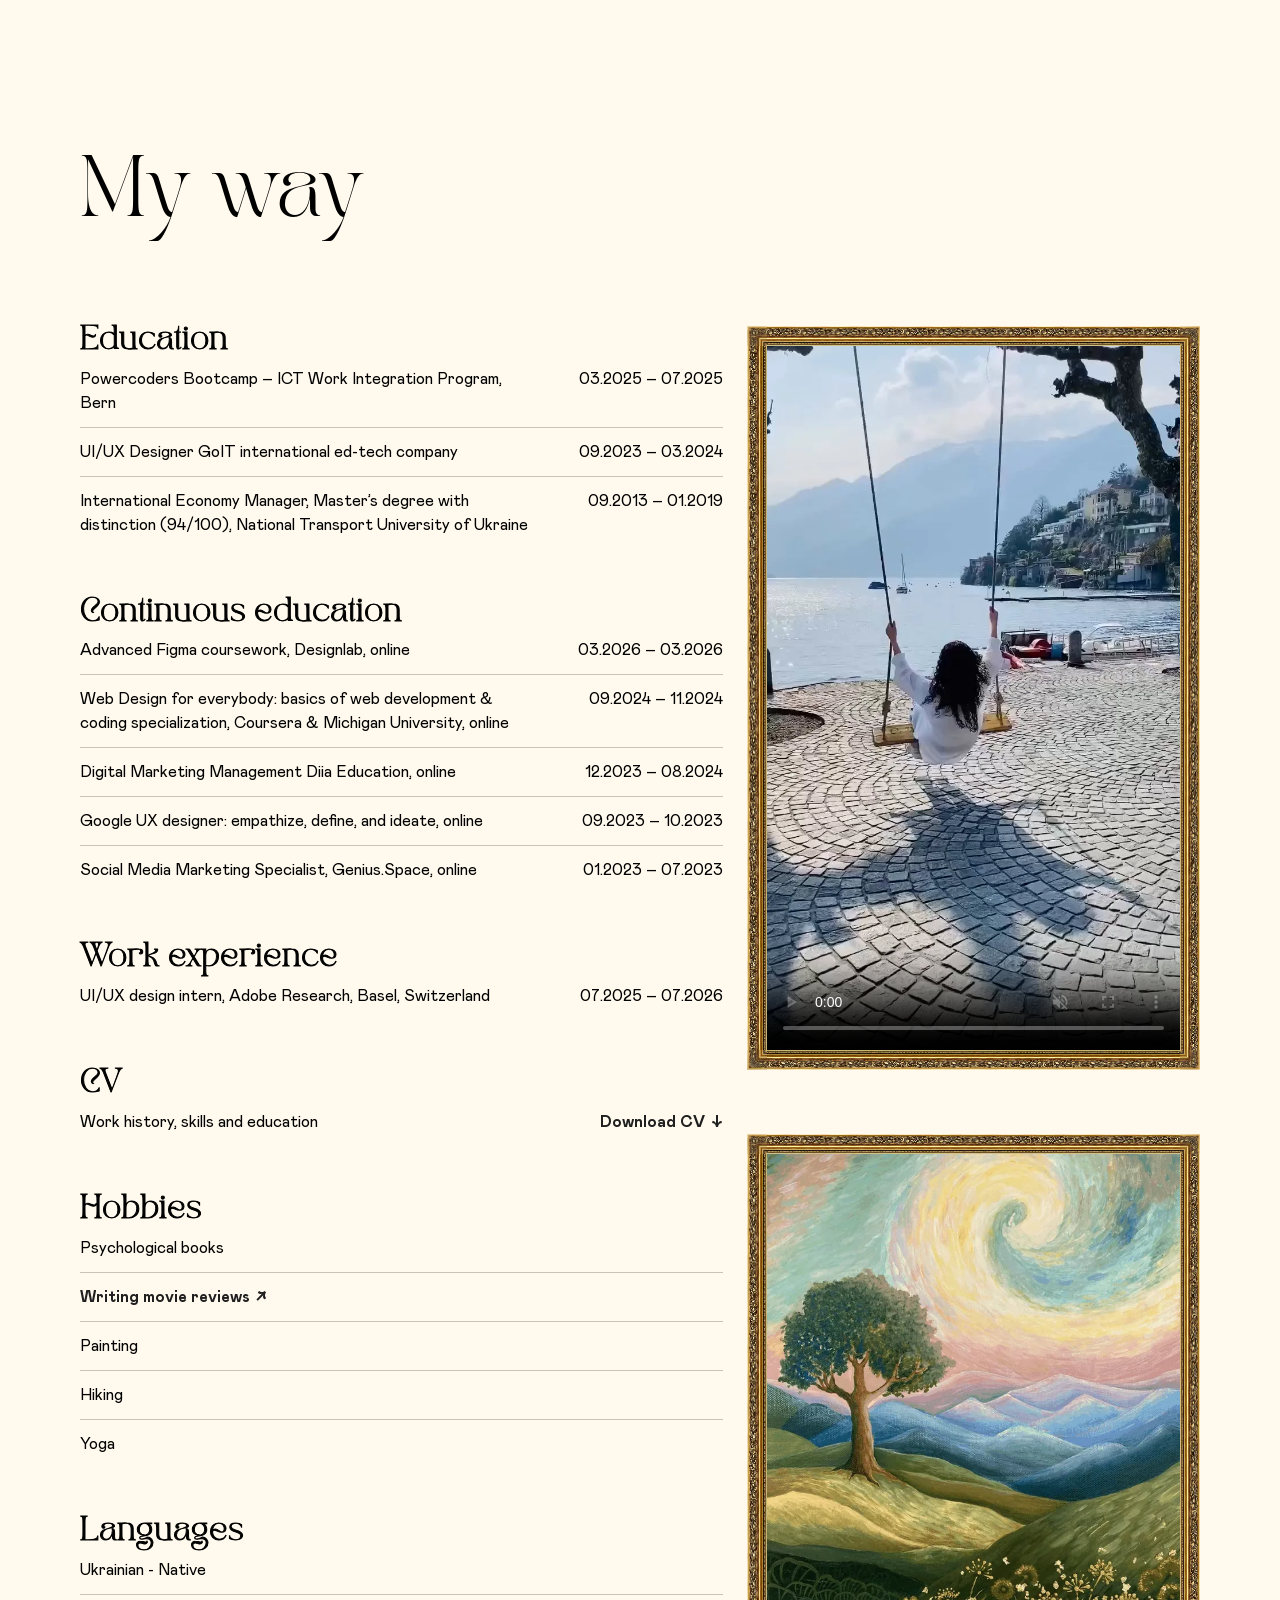
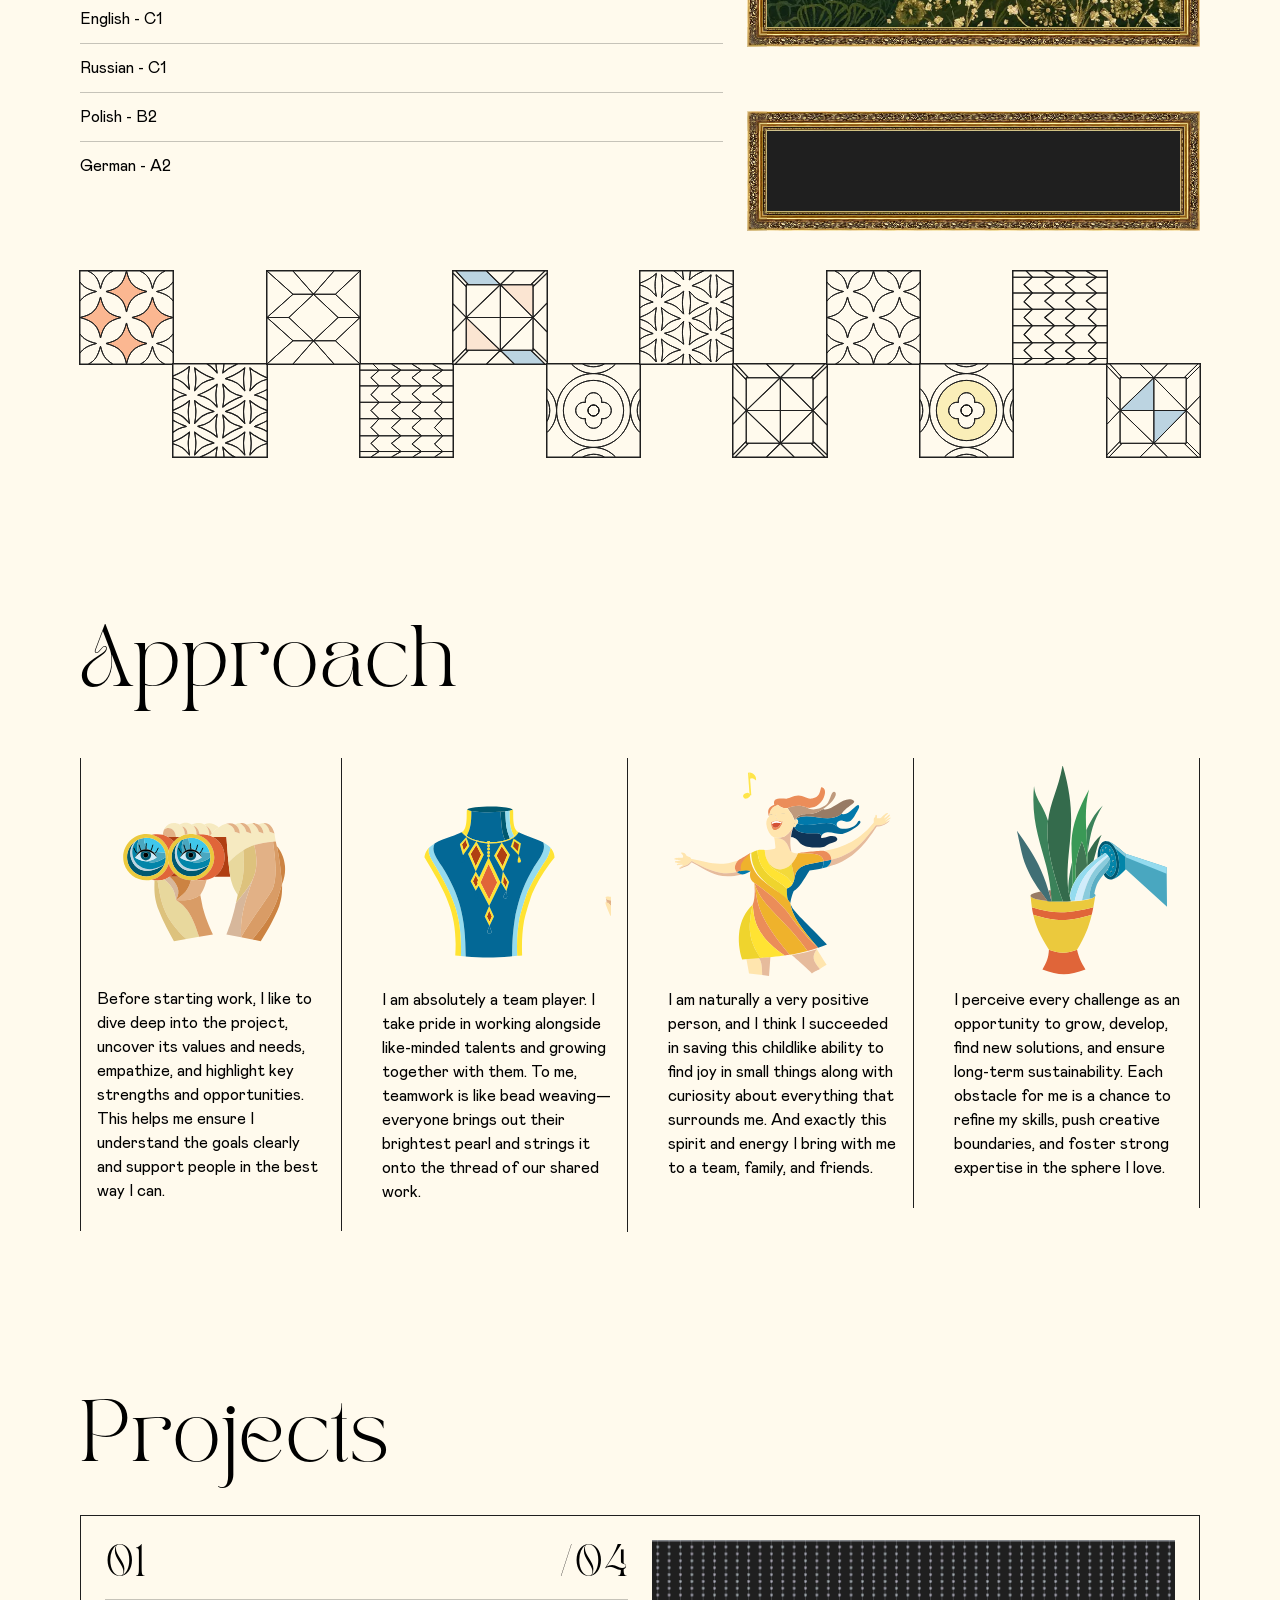
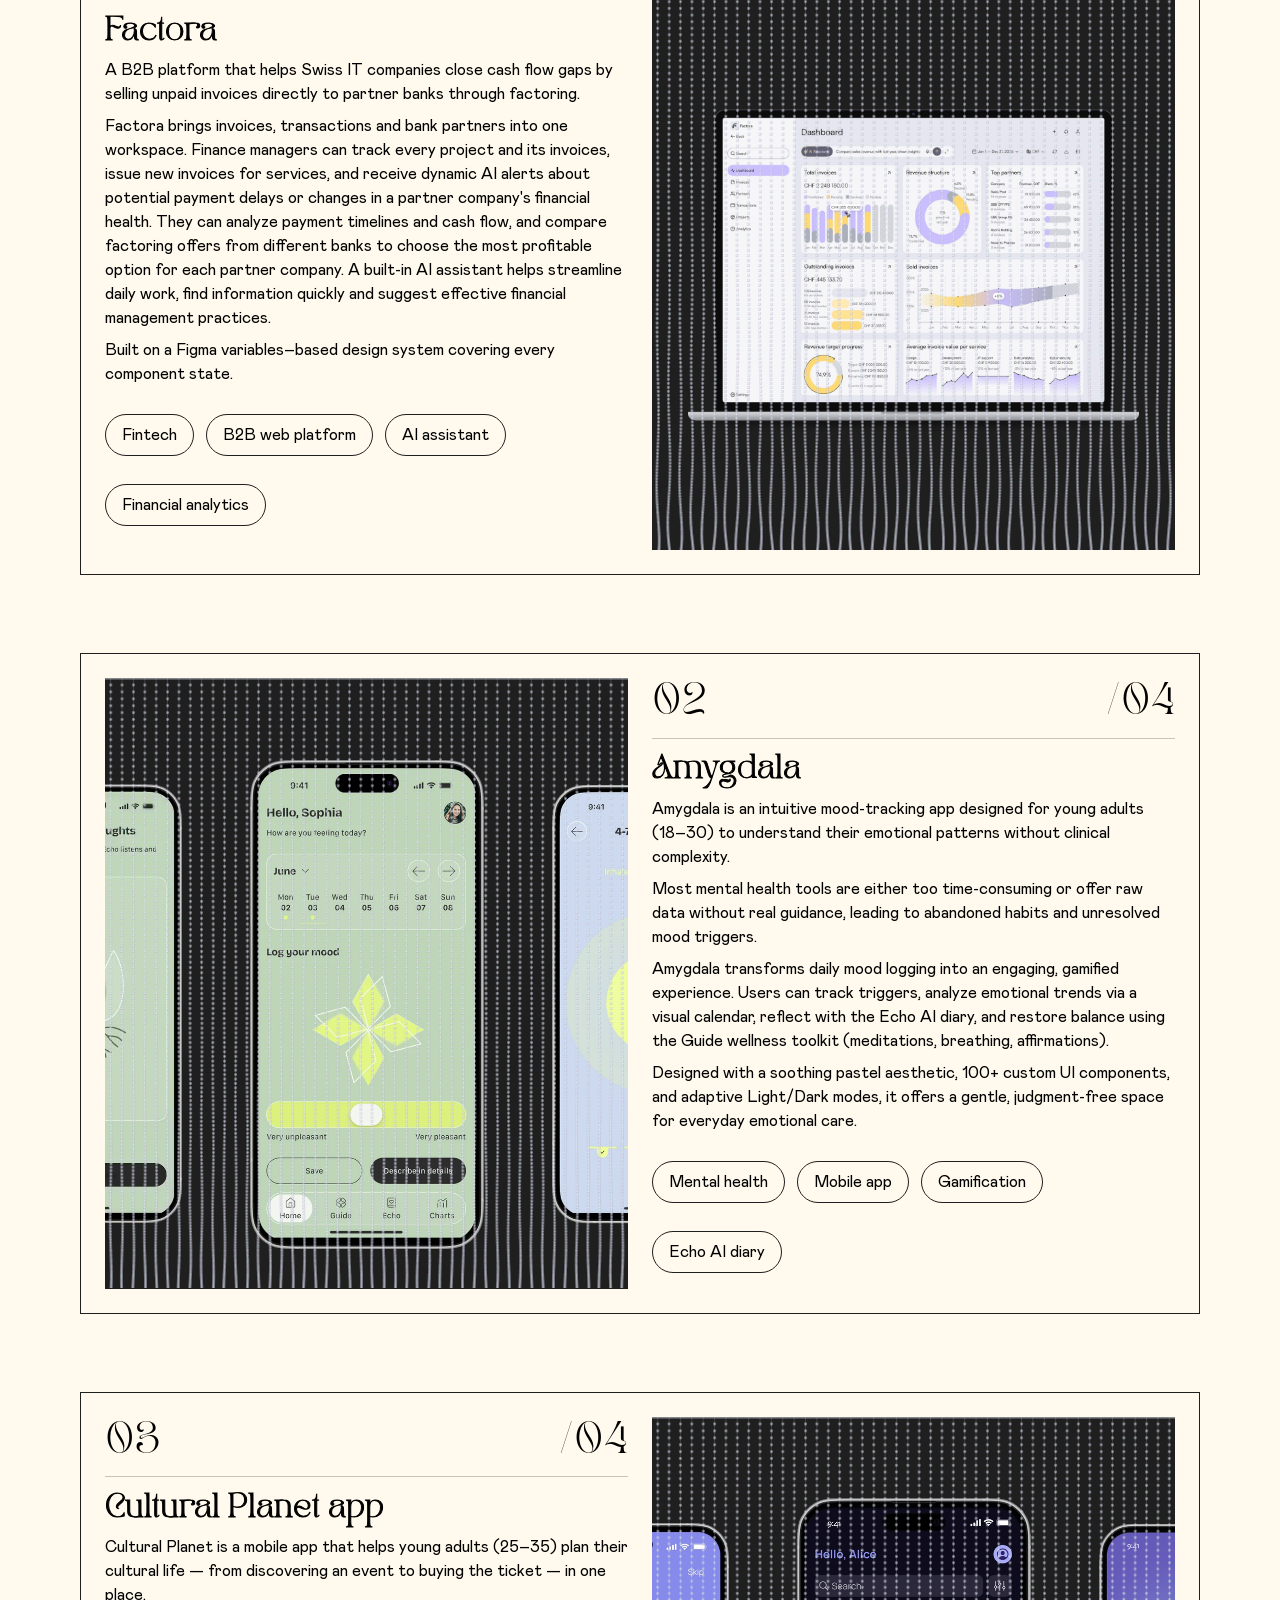
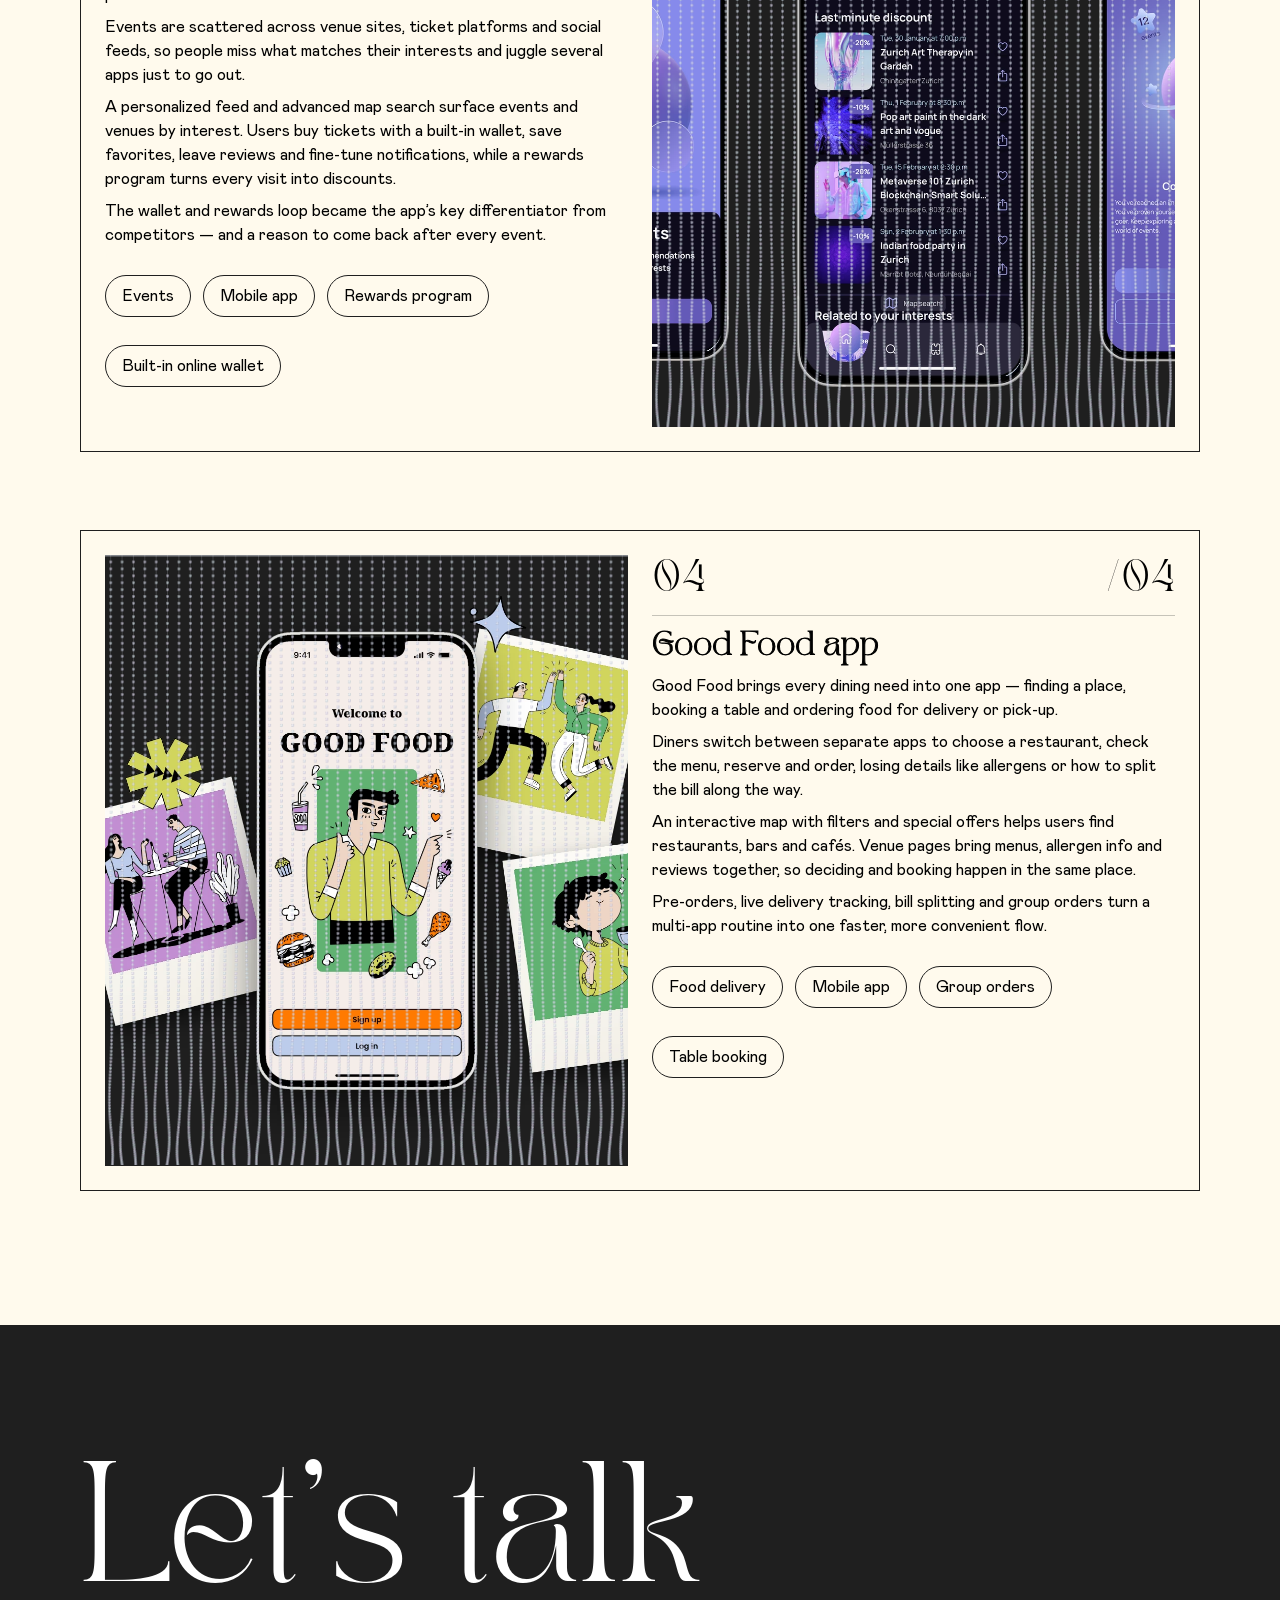
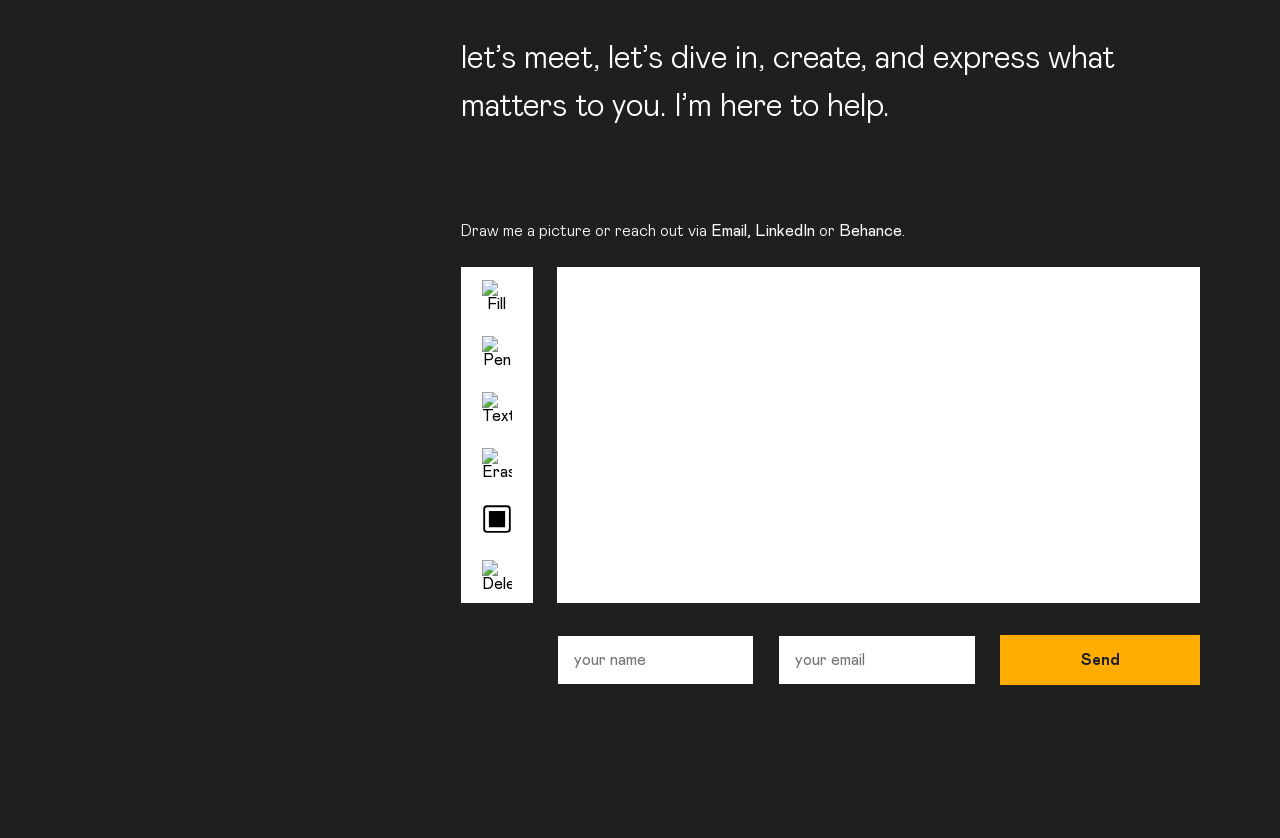
==== commit 364a0591: "Hero: button 32px under description, shards lower and closer; grey project dividers Co-Authored-By: " ====
--- a/index.html
+++ b/index.html
@@ -1979,18 +1979,23 @@
         viewBox="90 20 180 340"
         xmlns="http://www.w3.org/2000/svg"
       >
-        <path
-          class="floaty"
-          style="--float-amp: 10px; --rock-amp: 3deg; --float-dur: 5.2s; --float-delay: 0.6s"
-          d="M260.5 212.5L199.385 303.856L176.5 383.5L236.054 345.5C250.014 294.965 255.361 265.842 260.5 212.5Z"
-          fill="#BCD4E0"
-        />
-        <path
-          class="floaty"
-          style="--float-amp: 7px; --rock-amp: 5deg; --float-dur: 3.8s; --float-delay: 1.1s"
-          d="M150.996 257.5C128.078 244.575 120.125 232.014 104.496 211C95.0651 254.381 92.2481 282.862 141.496 301C148.556 286.84 150.983 277.662 150.996 257.5Z"
-          fill="#FFAE00"
-        />
+        <!-- Pulled up 48 units so the three shards read as one cluster. -->
+        <g transform="translate(0 -48)">
+          <g transform="translate(-18 -12)">
+            <path
+              class="floaty"
+              style="--float-amp: 10px; --rock-amp: 3deg; --float-dur: 5.2s; --float-delay: 0.6s"
+              d="M260.5 212.5L199.385 303.856L176.5 383.5L236.054 345.5C250.014 294.965 255.361 265.842 260.5 212.5Z"
+              fill="#BCD4E0"
+            />
+          </g>
+          <path
+            class="floaty"
+            style="--float-amp: 7px; --rock-amp: 5deg; --float-dur: 3.8s; --float-delay: 1.1s"
+            d="M150.996 257.5C128.078 244.575 120.125 232.014 104.496 211C95.0651 254.381 92.2481 282.862 141.496 301C148.556 286.84 150.983 277.662 150.996 257.5Z"
+            fill="#FFAE00"
+          />
+        </g>
         <path
           class="floaty"
           style="--float-amp: 9px; --rock-amp: 4deg; --float-dur: 4.9s; --float-delay: 1.7s"
--- a/main.css
+++ b/main.css
@@ -1008,7 +1008,8 @@
 .numbers {
   display: flex;
   justify-content: space-between;
-  border-bottom: 1px solid #1f1f1f;
+  /* Same soft grey as the My way dividers. */
+  border-bottom: 1px solid rgba(31, 31, 31, 0.25);
   margin-bottom: 1.5rem;
 }
 
@@ -1030,7 +1031,9 @@
 .subheader {
   font-family: "tan-pearl";
   font-weight: 400;
-  font-size: 1rem;
+  /* Same size as the My way subheadings (Education, Hobbies…): one
+     heading level for every subsection on the site. */
+  font-size: 1.5rem;
   line-height: 1.2;
   /* Matches the gap the Education section gets between its own header and
      content, via .cont-education/.education h3's padding-bottom: 16px. */
@@ -2018,8 +2021,111 @@
     margin: 0 0 8px 0;
   }
 
+  /* My way lists on phones, built on proximity: an entry and its date are
+     one group (tight 8px between them, date left-aligned under the text
+     it belongs to), and groups are kept apart by a clearly bigger 32px
+     with the divider in the middle. One rhythm for Education, Continuous
+     education, Work experience and CV - the per-section rules above had
+     drifted apart. */
+  #my-way-mobile :is(.education, .cont-education, .work, .cv) .autolayout {
+    gap: 0;
+    margin: 0;
+    padding: 12px 0;
+  }
+
+  #my-way-mobile :is(.education, .cont-education, .work, .cv) .autolayout:first-of-type {
+    padding-top: 0;
+  }
+
+  #my-way-mobile :is(.education, .cont-education, .work, .cv) .autolayout:last-child {
+    padding-bottom: 0;
+  }
+
+  #my-way-mobile :is(.education, .cont-education, .work, .cv) .autolayout :is(.event, .date) p {
+    margin: 0;
+  }
+
+  #my-way-mobile :is(.education, .cont-education, .work, .cv) .date {
+    align-self: stretch;
+    text-align: left;
+  }
+
   
   }
+
+/* My way on tablets and phones: one spacing scale for the whole section,
+   built on proximity - 8px inside an entry (text + date), 16px from a
+   heading to its list, 32px between entries, 64px between sections and
+   between the framed media.
+   Hobbies and Languages follow the same row rhythm as the other lists. */
+#my-way-mobile .column-1-tablet {
+  /* 61px of gap reads as 64px between the last line of one section and
+     the next heading once the type's own line spacing is added. */
+  gap: 61px;
+}
+
+/* The media (Spotify, video, painting) are framed exhibits: 64px between
+   frames, which have no line spacing to add. */
+#my-way-mobile .column-2-tablet {
+  gap: 64px;
+}
+
+/* Once the columns stack, the media start a new section under the text:
+   64px from the last Languages line to the first frame (24px grid gap +
+   36px + the text's 4px line spacing). */
+@media (max-width: 1023px) {
+  #my-way-mobile .column-2-tablet {
+    margin-top: 36px;
+  }
+}
+
+#my-way-mobile :is(.education, .cont-education, .work, .cv, .hobbies, .languages) {
+  margin: 0;
+}
+
+#my-way-mobile :is(.hobbies, .languages) p {
+  margin: 0;
+  padding: 12px 0;
+  border-bottom: 1px solid var(--divider);
+}
+
+#my-way-mobile :is(.hobbies, .languages) h3 + p {
+  padding-top: 0;
+}
+
+#my-way-mobile :is(.hobbies, .languages) p:last-child {
+  padding-bottom: 0;
+  border-bottom: 0;
+}
+
+/* My way lists on tablets (the two-column and stacked tablet layouts):
+   each entry and its date share one row, so the row is the group; rows
+   are kept apart by the same 32px as on phones, with the divider in the
+   middle. The date lines up with the entry's first line instead of
+   floating in the middle of a two-line entry. */
+@media (min-width: 501px) {
+  #my-way-mobile :is(.education, .cont-education, .work, .cv) .autolayout {
+    margin: 0;
+    padding: 12px 0;
+    align-items: start;
+  }
+
+  #my-way-mobile :is(.education, .cont-education, .work, .cv) .autolayout:first-of-type {
+    padding-top: 0;
+  }
+
+  #my-way-mobile :is(.education, .cont-education, .work, .cv) .autolayout:last-child {
+    padding-bottom: 0;
+  }
+
+  #my-way-mobile :is(.education, .cont-education, .work, .cv) .autolayout :is(.event, .date) p {
+    margin: 0;
+  }
+
+  #my-way-mobile :is(.education, .cont-education, .work, .cv) .date {
+    align-self: start;
+  }
+}
 
 /* ---------- Scroll reveal ----------
    Sections ease up into place as they enter the viewport (motion.js adds
@@ -2351,3 +2457,158 @@
     display: none;
   }
 }
+
+/* ---------- Spacing scale (home page) ----------
+   The same proximity scale as My way: 8px inside a pair (title +
+   description), 16px between an element and the thing it belongs to
+   (image + its text, paragraphs), 32px between a big heading and its
+   text and between groups, 64px from a section heading to its content
+   and between cards, 128px between projects. Distances are measured
+   between what you see (letters, image edges, lines), so each margin
+   subtracts the font's own line spacing: 0.5 * (1lh - k * 1em), where k
+   is the height of the font's letters per em (tan-pearl 1.27, Mabry 1). */
+
+/* Who am I + Let's talk: big name → description 32px. */
+:is(#who-am-i, #lets-talk) .name {
+  margin-bottom: calc(-0.5 * (1lh - 1.27em));
+}
+
+:is(#who-am-i, #lets-talk) .description {
+  /* 24px is the section grid's own gap. */
+  margin-top: calc(32px - 24px - 0.5 * (1lh - 1em));
+}
+
+/* Approach: heading → cards 64px; illustration → its text 16px; cards
+   64px apart, the divider in the middle. */
+#approach .name-2 {
+  padding-bottom: 0;
+  /* 64 - 24px grid gap - 8px card top padding. */
+  margin-bottom: calc(32px - 0.5 * (1lh - 1.27em));
+}
+
+#approach :is(.wrapper-1, .wrapper-2, .wrapper-3, .wrapper-4) {
+  padding-top: 8px;
+  gap: 0;
+}
+
+/* The four illustrations share an 766x888 canvas with empty bands above
+   and below the art; showing only the band the art actually uses
+   (y 54-757, the same crop for all four so they stay aligned) lets the
+   16px / 64px distances read as real gaps instead of hidden whitespace. */
+#approach :is(.wrapper-1, .wrapper-2, .wrapper-3, .wrapper-4) img {
+  aspect-ratio: 766 / 703;
+  object-fit: cover;
+  object-position: 50% 29.2%;
+}
+
+/* Stacked one per row, the cards don't need to line up, so each
+   illustration is cropped to its own art. */
+@media (max-width: 768px) {
+  #approach .wrapper-1 img { aspect-ratio: 766 / 398; object-position: 50% 50%; }
+  #approach .wrapper-2 img { aspect-ratio: 766 / 504; object-position: 50% 50%; }
+  #approach .wrapper-3 img { aspect-ratio: 766 / 628; object-position: 50% 50%; }
+  #approach .wrapper-4 img { aspect-ratio: 766 / 698; object-position: 50% 28.4%; }
+}
+
+#approach :is(.wrapper-1, .wrapper-2, .wrapper-3, .wrapper-4) p {
+  margin-top: calc(16px - 0.5 * (1lh - 1em));
+  /* + 16px card bottom padding = 32px to the divider. */
+  margin-bottom: calc(16px - 0.5 * (1lh - 1em));
+}
+
+/* Projects: heading → first project 64px; cover → numbers 16px; numbers
+   → divider → title 16px + 16px (8px each side crowded the big
+   numerals); title → description 16px;
+   paragraphs 16px; description → tags 32px; projects 128px apart. */
+#projects {
+  --card-pad: 24px;
+}
+
+@media (max-width: 1200px) {
+  #projects {
+    --card-pad: 16px;
+  }
+}
+
+#projects .name-2 {
+  padding-bottom: 0;
+  /* 64 - 24px grid gap - the card's top line and padding. */
+  margin-bottom: calc(64px - 24px - 1px - var(--card-pad) - 0.5 * (1lh - 1.27em));
+}
+
+#projects .project-card {
+  padding-top: var(--card-pad);
+  padding-bottom: var(--card-pad);
+  /* 128 - 24px grid gap - both cards' lines and paddings. */
+  margin-bottom: calc(102px - 2 * var(--card-pad));
+}
+
+@media (max-width: 1200px) {
+  #projects .project-card {
+    gap: 0;
+    /* Stacked cards end on the tags row, which adds 16px of its own. */
+    margin-bottom: calc(86px - 2 * var(--card-pad));
+  }
+
+  #projects .numbers p {
+    margin-top: calc(17px - 0.5 * (1lh - 1.28em));
+  }
+}
+
+#projects .numbers {
+  padding-bottom: 0;
+  margin-bottom: 0;
+}
+
+#projects .numbers p {
+  margin-bottom: calc(15px - 0.5 * (1lh - 1.28em));
+}
+
+#projects .subheader {
+  margin-top: calc(16px - 0.5 * (1lh - 1.25em));
+  /* + the description's own 4px line spacing = 16px, the same heading →
+     content step as in My way. */
+  margin-bottom: calc(12px - 0.5 * (1lh - 1.25em));
+}
+
+#projects .text > p:not(.subheader) {
+  margin-top: 0;
+  margin-bottom: 8px;
+}
+
+#projects .tags {
+  /* Collapses with the last paragraph's 8px; + 4px line spacing = 32px. */
+  margin-top: 28px;
+}
+
+/* ---------- Hero: description → button, shards ----------
+   The button is the description's call to action, so it sits 32px under
+   the last line (the same step as name → description), not 96px away. */
+#who-am-i .description {
+  padding-bottom: calc(8px - 0.5 * (1lh - 1em));
+}
+
+/* The left shards share the description's row and start 32px below its
+   top (≈64px under the name), so they never crowd the name at any width.
+   Blue shard tip = 14 of the 340 viewBox units → translateY(-4.12%). The
+   big negative bottom margin (340/180 of the width) keeps the tall drawing
+   from stretching the row and pushing the button down. */
+@media (min-width: 1024px) {
+  #who-am-i svg:first-of-type {
+    grid-row: 2;
+    margin-top: 32px;
+    margin-bottom: -189%;
+    transform: translateY(-4.12%);
+    /* Past ~1700px two columns get so wide the drawing would run into
+       My way; keep it the size it has on a laptop. */
+    max-width: 220px;
+  }
+}
+
+/* Short description on wide screens → leave the shards room to drift
+   without touching My way. */
+@media (min-width: 1600px) {
+  #who-am-i {
+    padding-bottom: calc(5rem + 32px);
+  }
+}
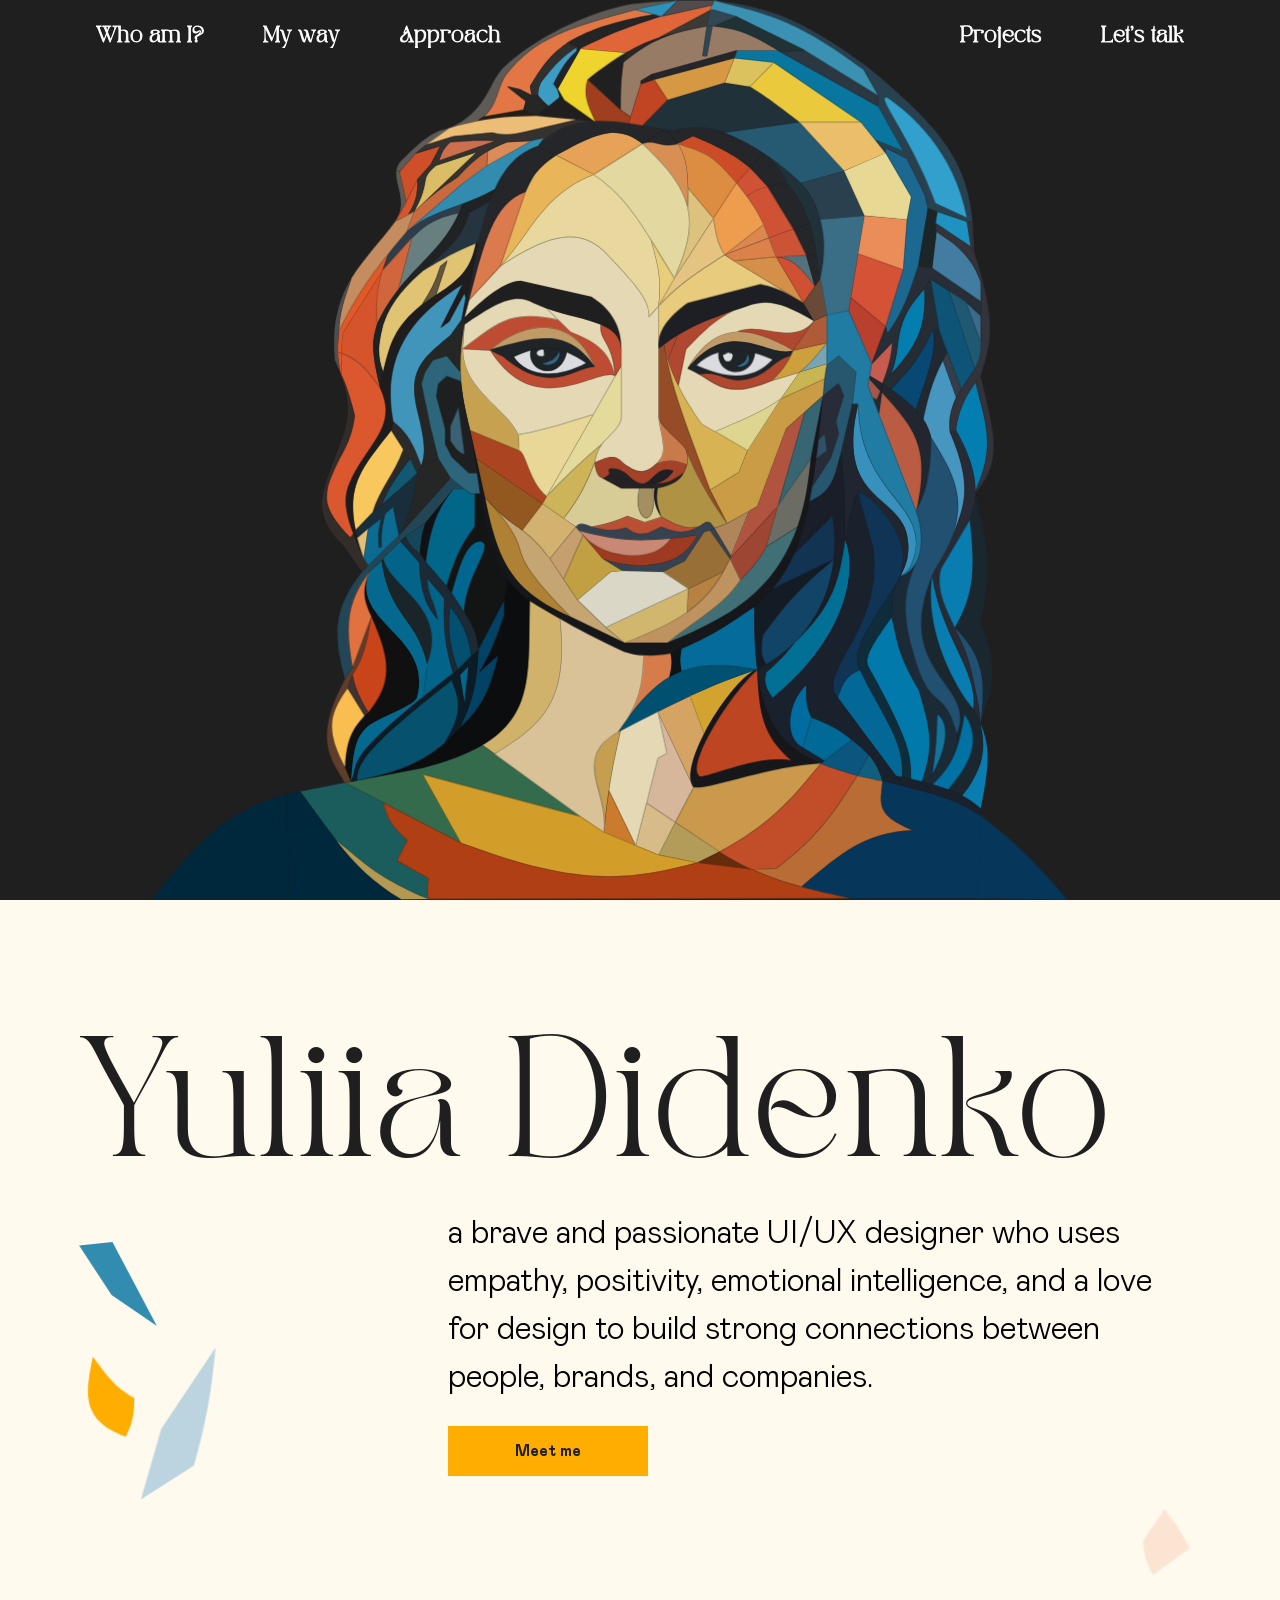
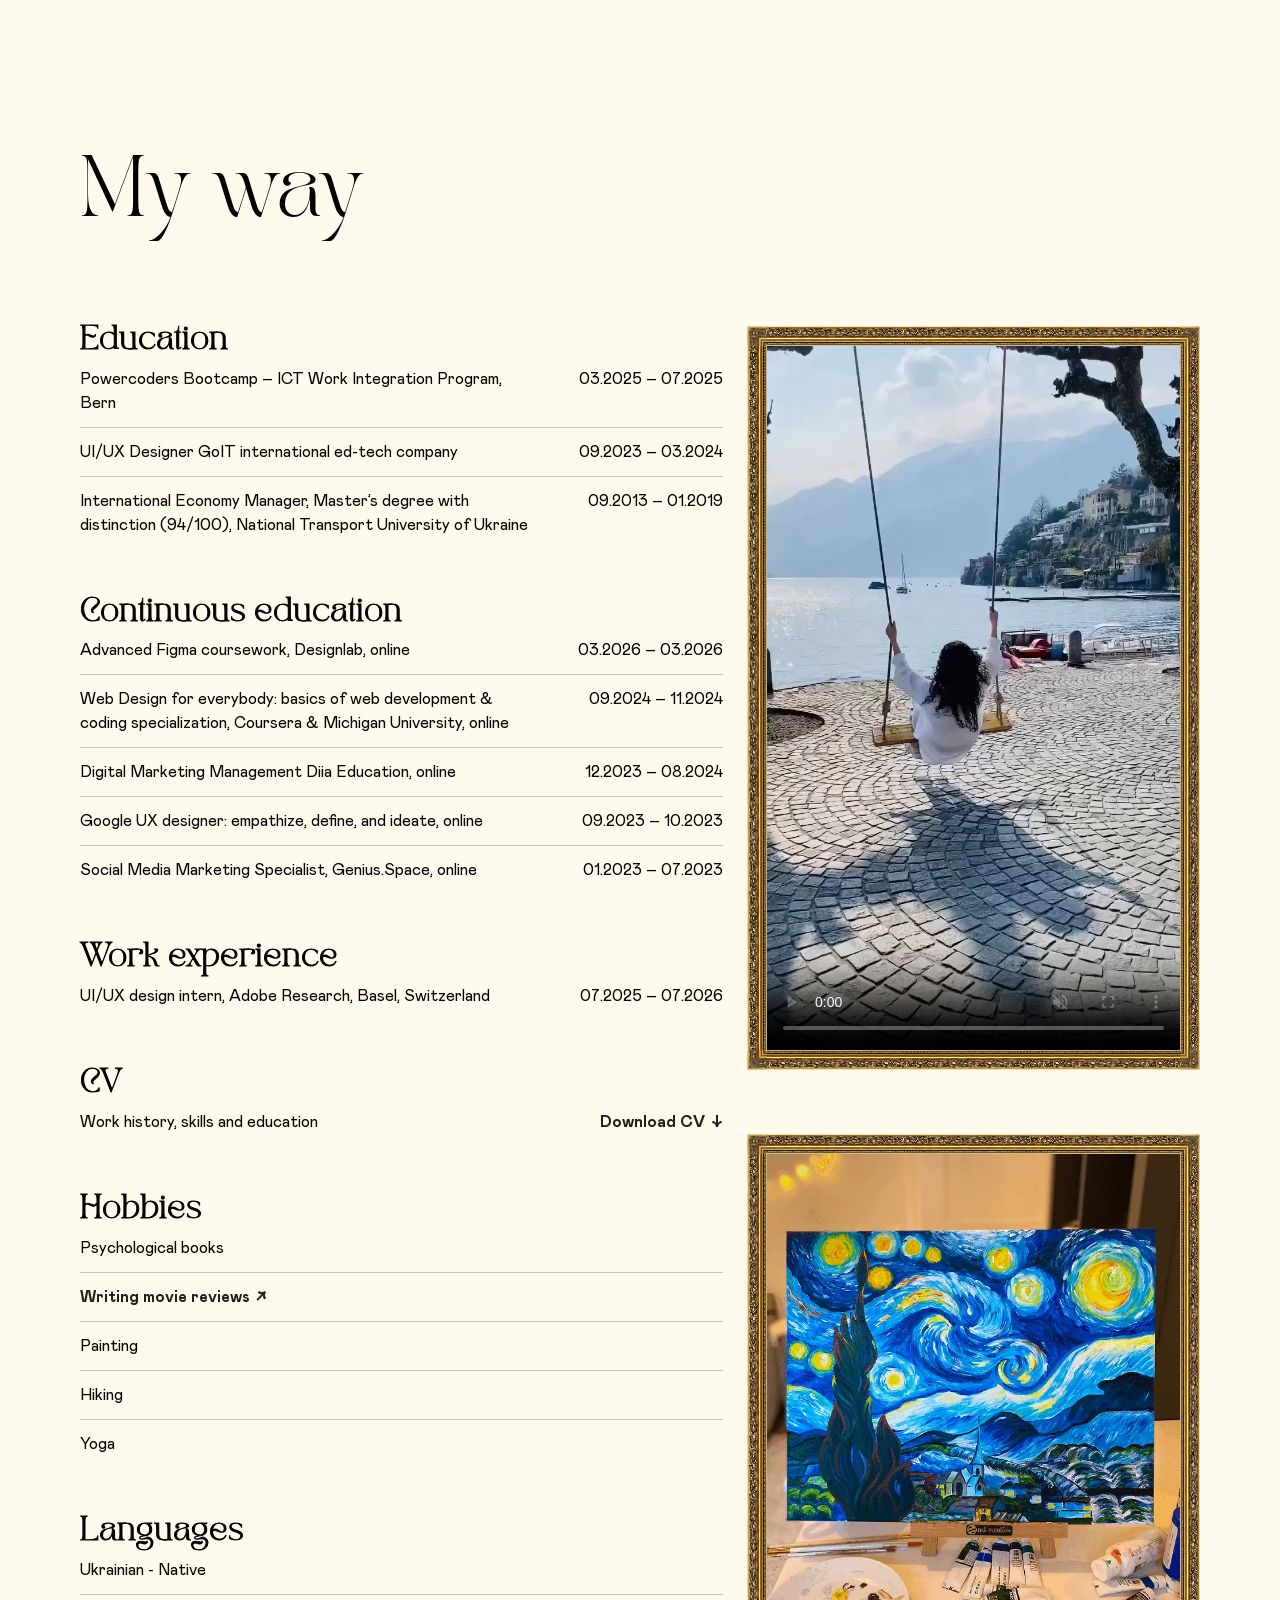
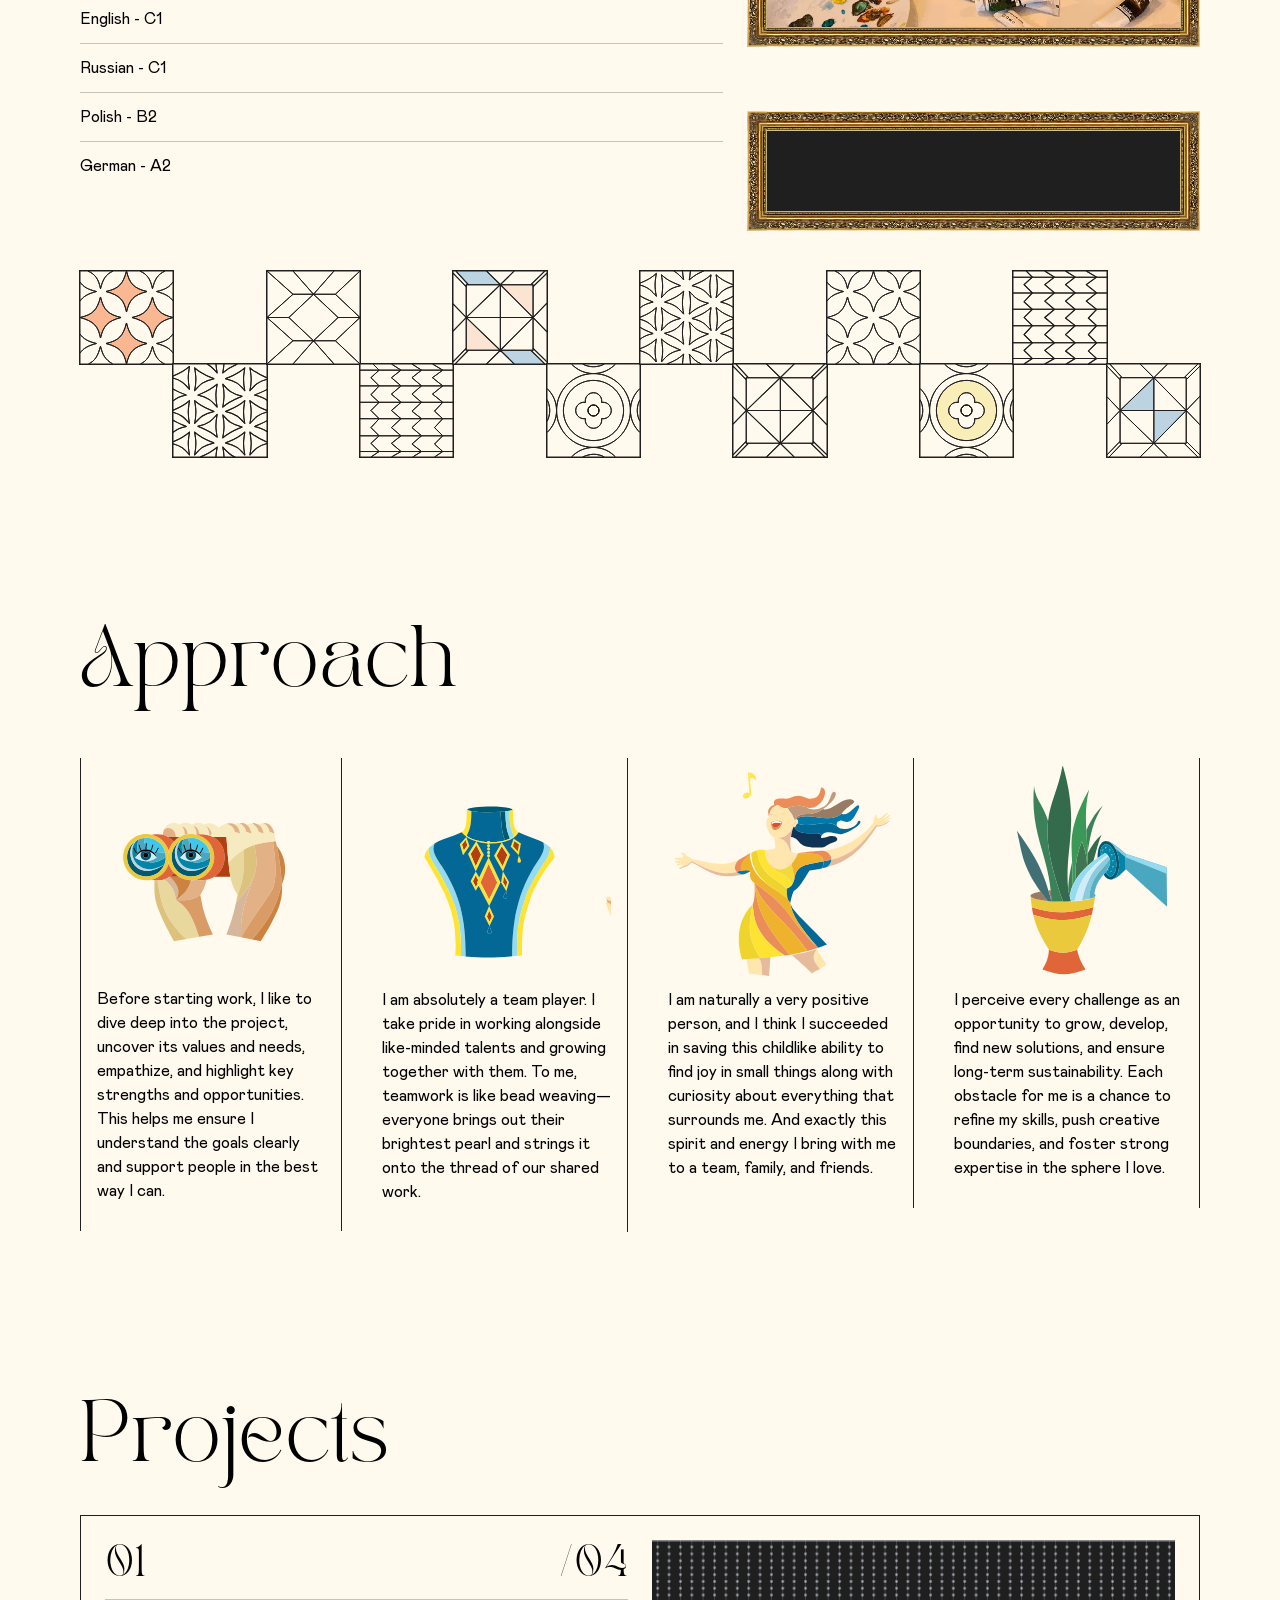
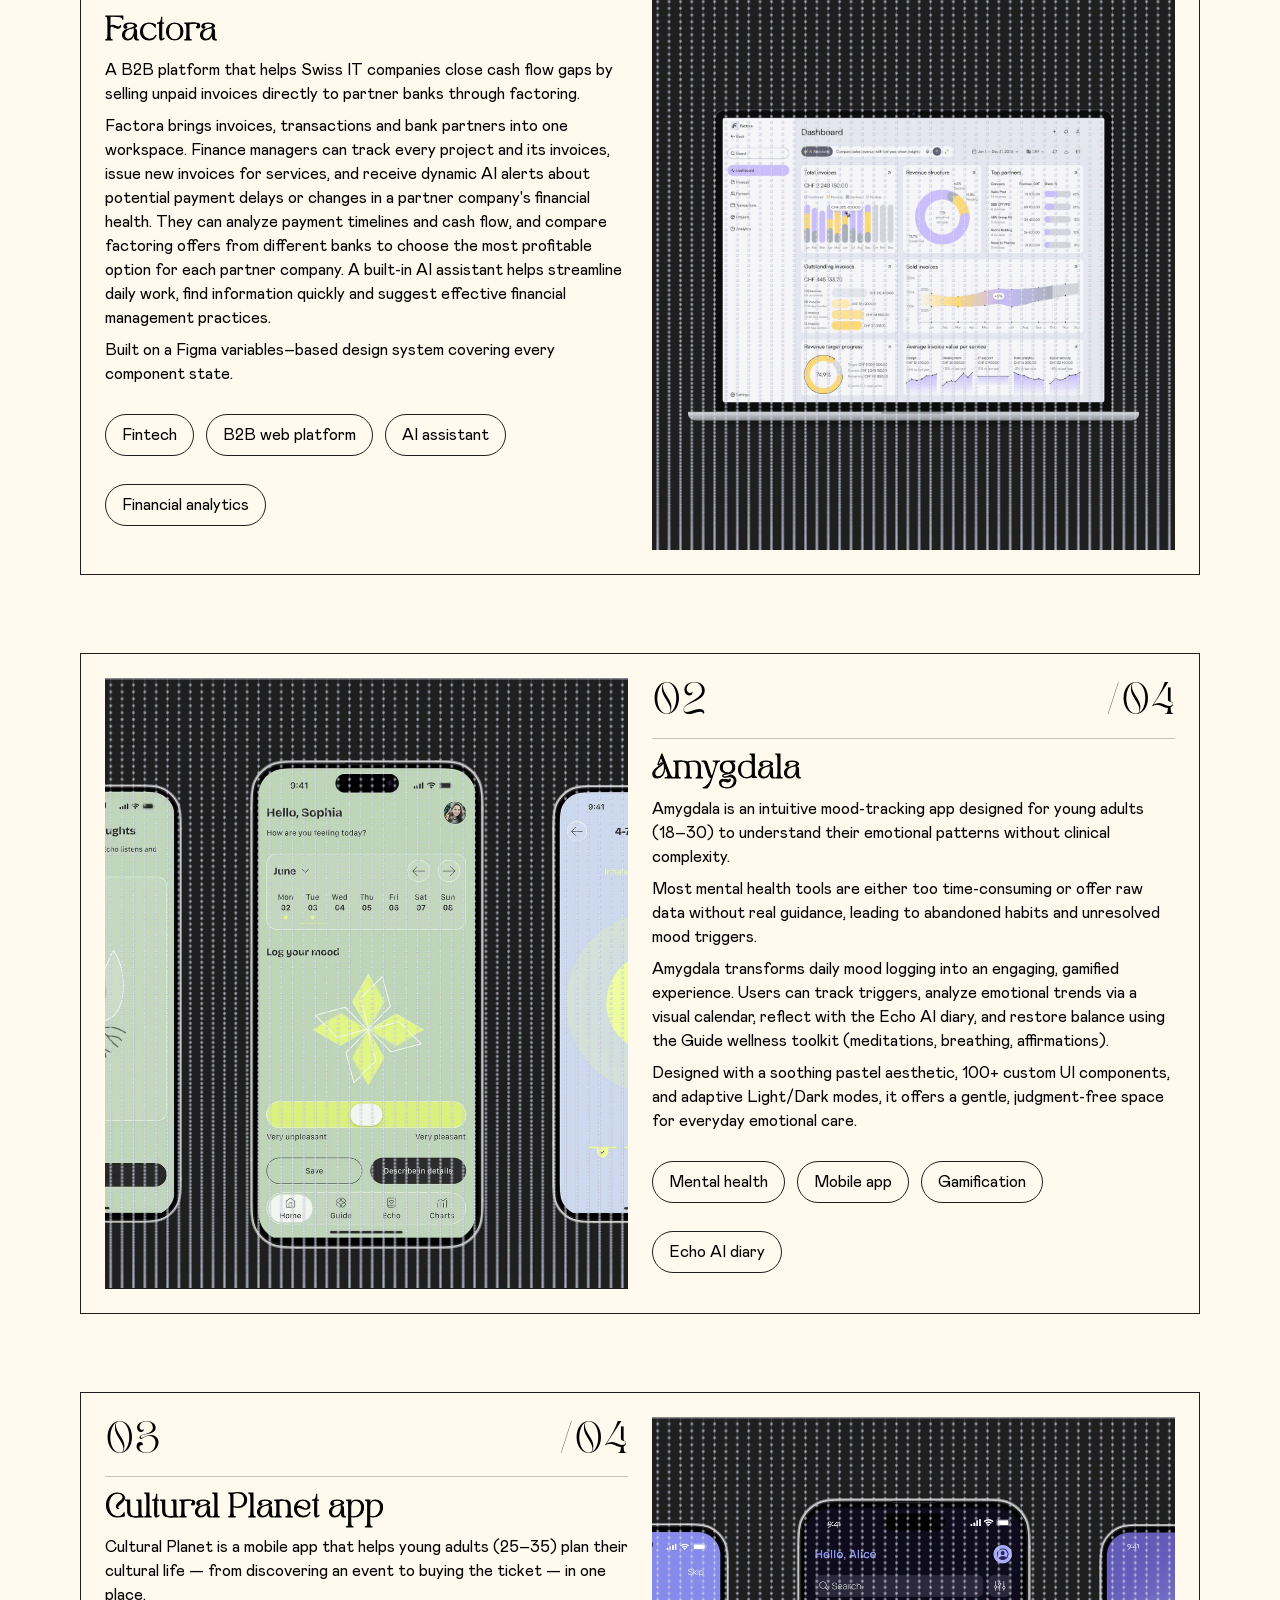
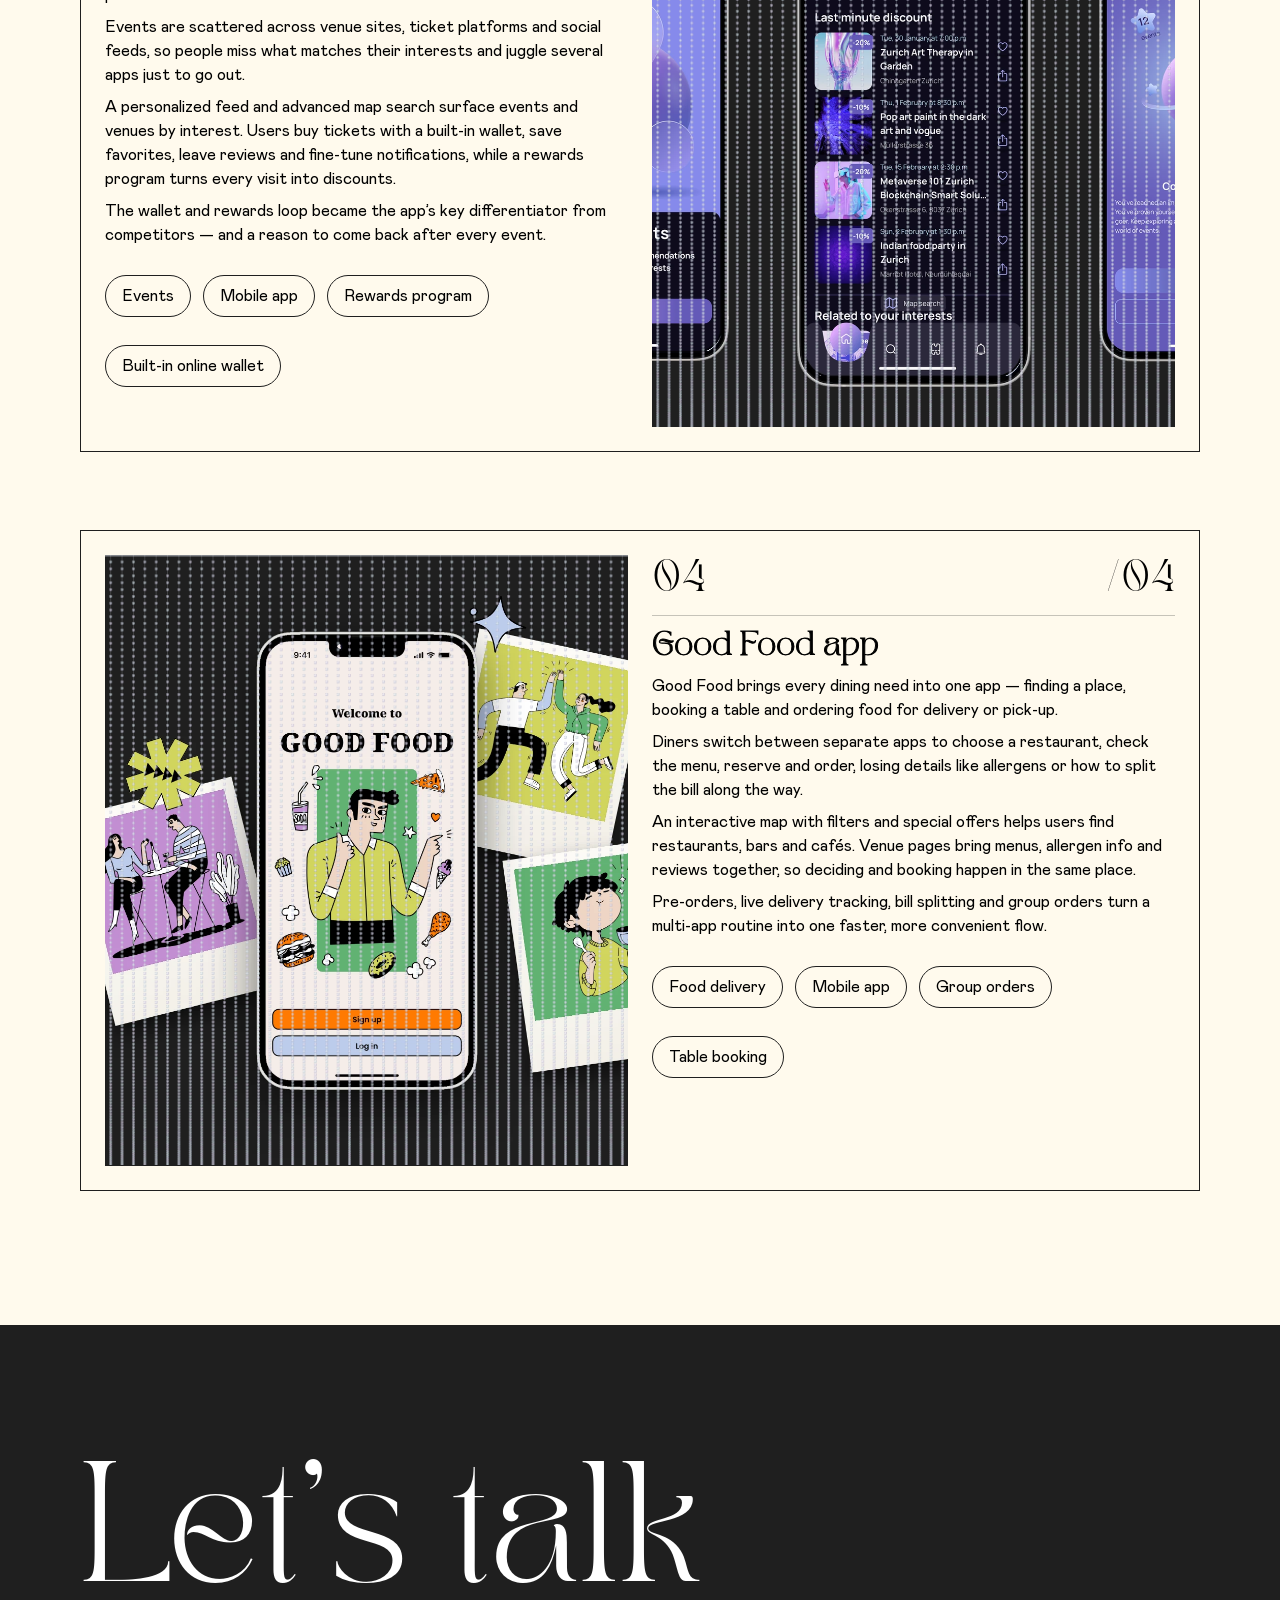
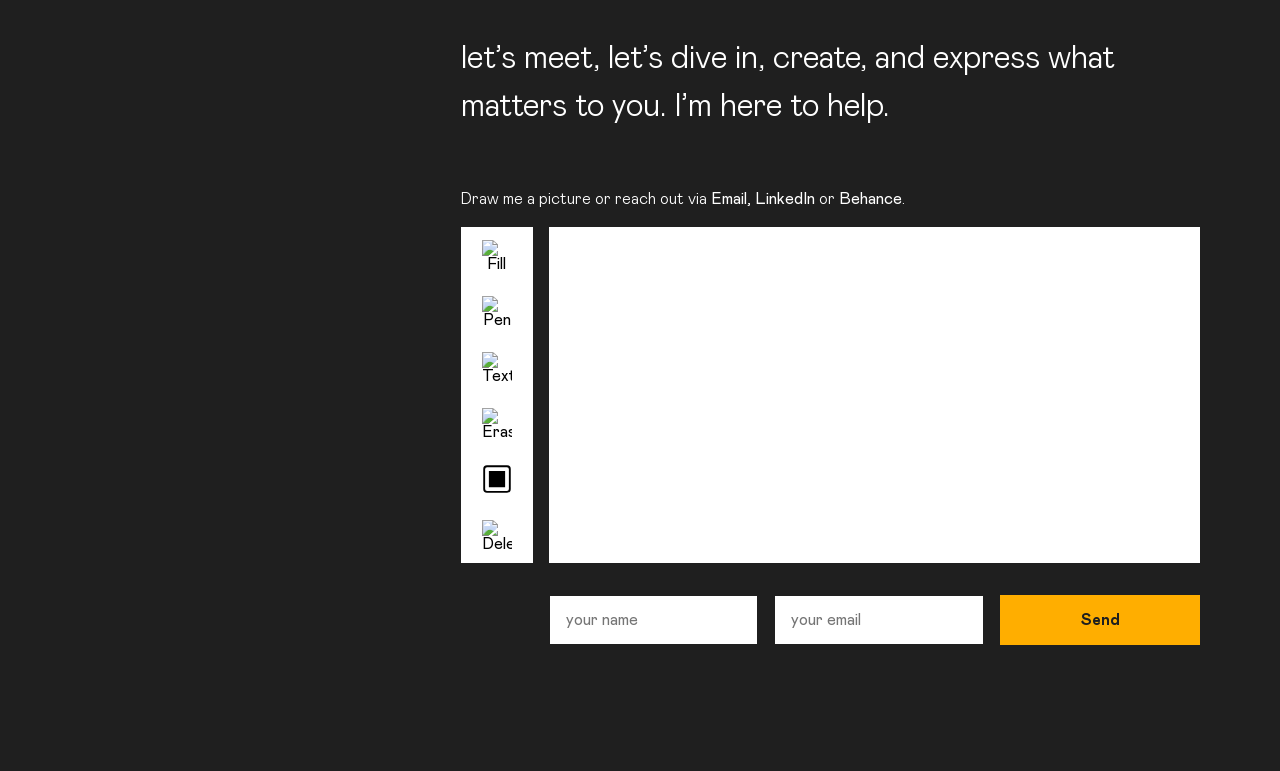
==== commit 50670bfd: "Hero: lowercase lead, same as Let's talk Co-Authored-By: Claude Opus 5.5 <noreply@anthropic.com> Cla" ====
--- a/index.html
+++ b/index.html
@@ -1969,7 +1969,7 @@
     <section id="who-am-i" class="container">
       <h1 class="name">Yuliia Didenko</h1>
       <p class="description">
-        A brave and passionate UI/UX designer who uses empathy, positivity,
+        a brave and passionate UI/UX designer who uses empathy, positivity,
         emotional intelligence, and a love for design to build strong
         connections between people, brands, and companies.
       </p>
--- a/main.css
+++ b/main.css
@@ -2612,3 +2612,61 @@
     padding-bottom: calc(5rem + 32px);
   }
 }
+
+/* ---------- Let's talk: proximity spacing ----------
+   description → "Draw me a picture…" 64px (new block), that line → the
+   drawing widget 16px (caption → its content), toolbar ↔ canvas 16px and
+   between the form fields 16px (parts of one control), canvas → form 32px. */
+#lets-talk .description {
+  padding-bottom: 0;
+  margin-bottom: calc(-0.5 * (1lh - 1em));
+}
+
+#lets-talk .top-message {
+  /* Mabry's glyphs sit ~4px inside a 1em box at this size, hence +4. */
+  margin-top: calc(68px - 24px - 0.5 * (1lh - 1em));
+  margin-bottom: calc(20px - 24px - 0.5 * (1lh - 1em));
+}
+
+#lets-talk .form-container {
+  gap: 16px;
+}
+
+/* The error line only takes space when there is an error, so the fields
+   sit 16px apart; it appears on Send, under the field it belongs to. */
+#lets-talk .field-error:empty {
+  display: none;
+}
+
+@media (min-width: 1201px) {
+  /* Toolbar and canvas keep their grid columns; the canvas (and the form,
+     which lines up under it) reach 8px further left → 16px gap. */
+  #lets-talk #drawingCanvas,
+  #lets-talk .form-container {
+    margin-left: -8px;
+  }
+  #lets-talk #drawingCanvas {
+    width: calc(100% + 8px);
+  }
+}
+
+@media (max-width: 1200px) {
+  #lets-talk .canvas {
+    gap: 16px;
+  }
+  /* Six 40px tools did not fit the row on narrow phones, so the last one
+     ran into the edge; spread them evenly with the same 8px padding on
+     both ends. */
+  #lets-talk .controls {
+    gap: 0;
+    justify-content: space-between;
+  }
+  #lets-talk #delete-button {
+    margin-left: 0;
+  }
+}
+@media (max-width: 1023px) {
+  #lets-talk .top-message {
+    margin-top: calc(67px - 24px - 0.5 * (1lh - 1em));
+  }
+}
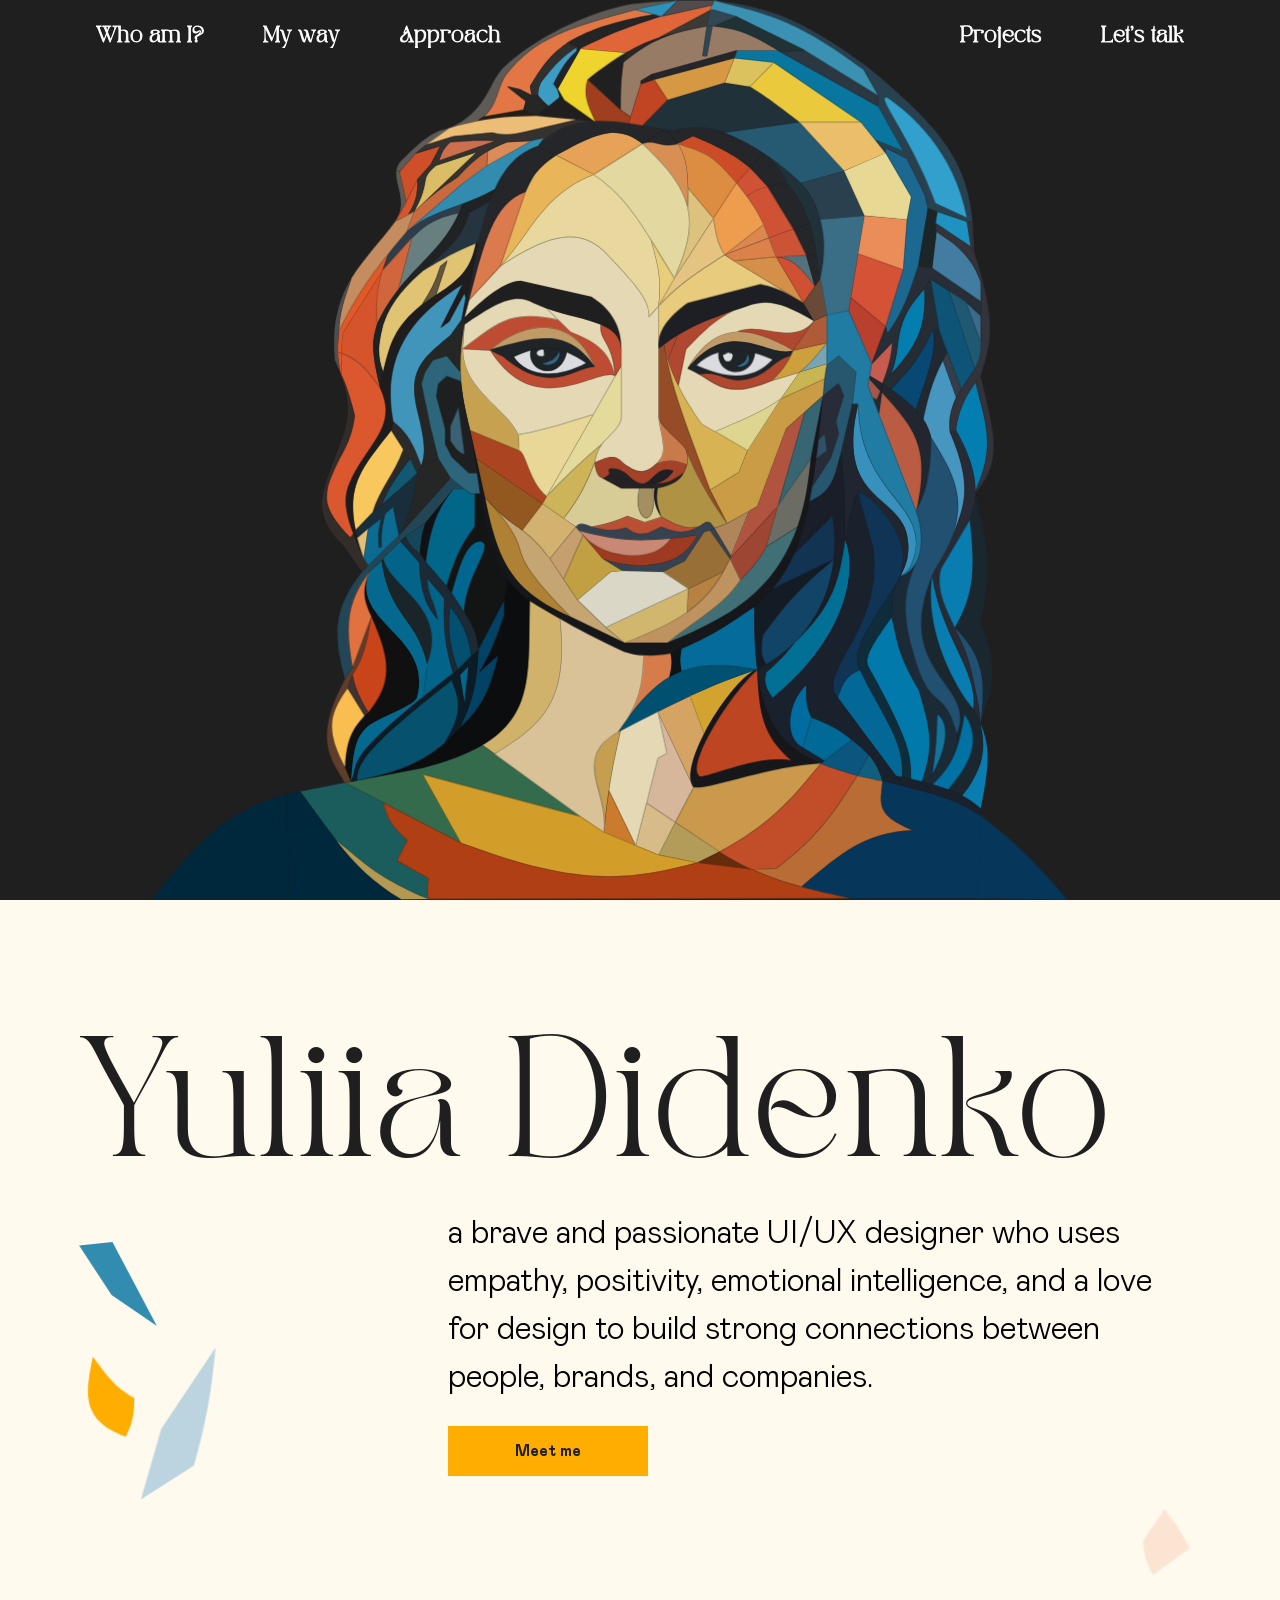
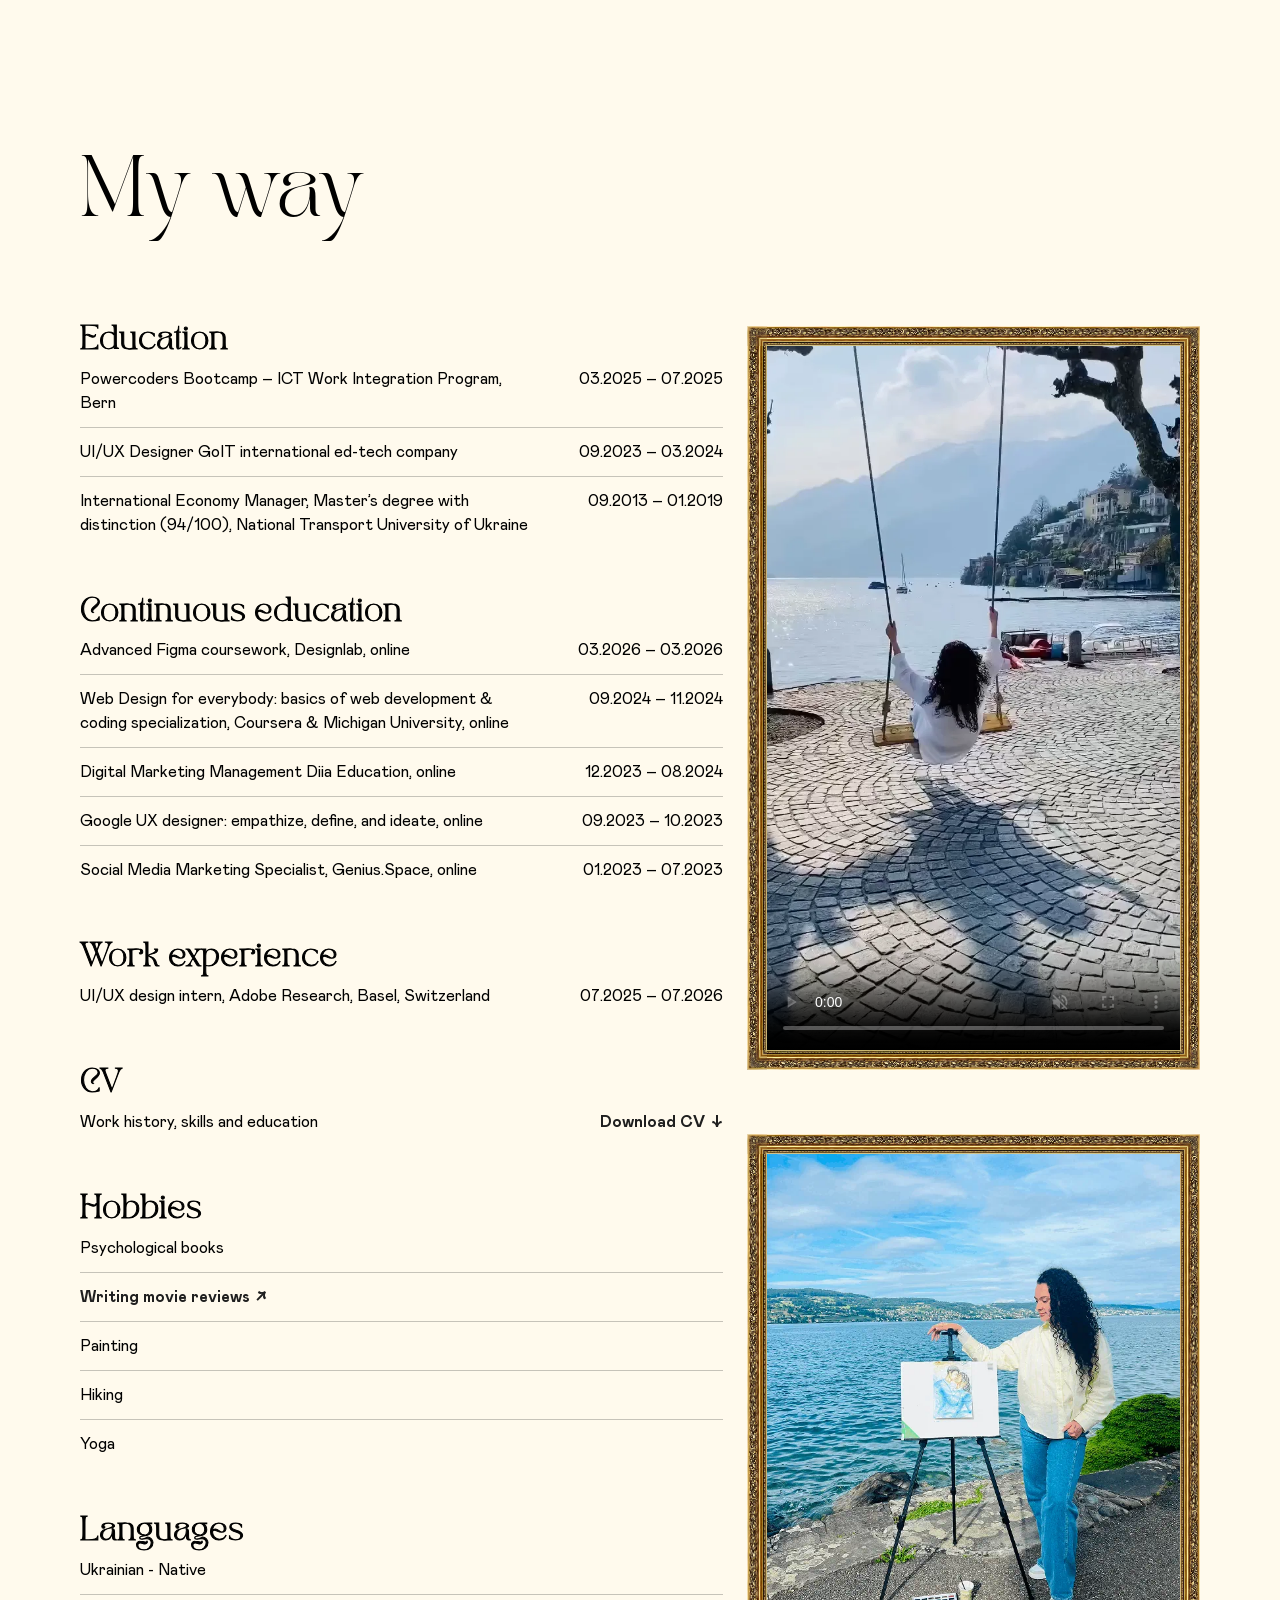
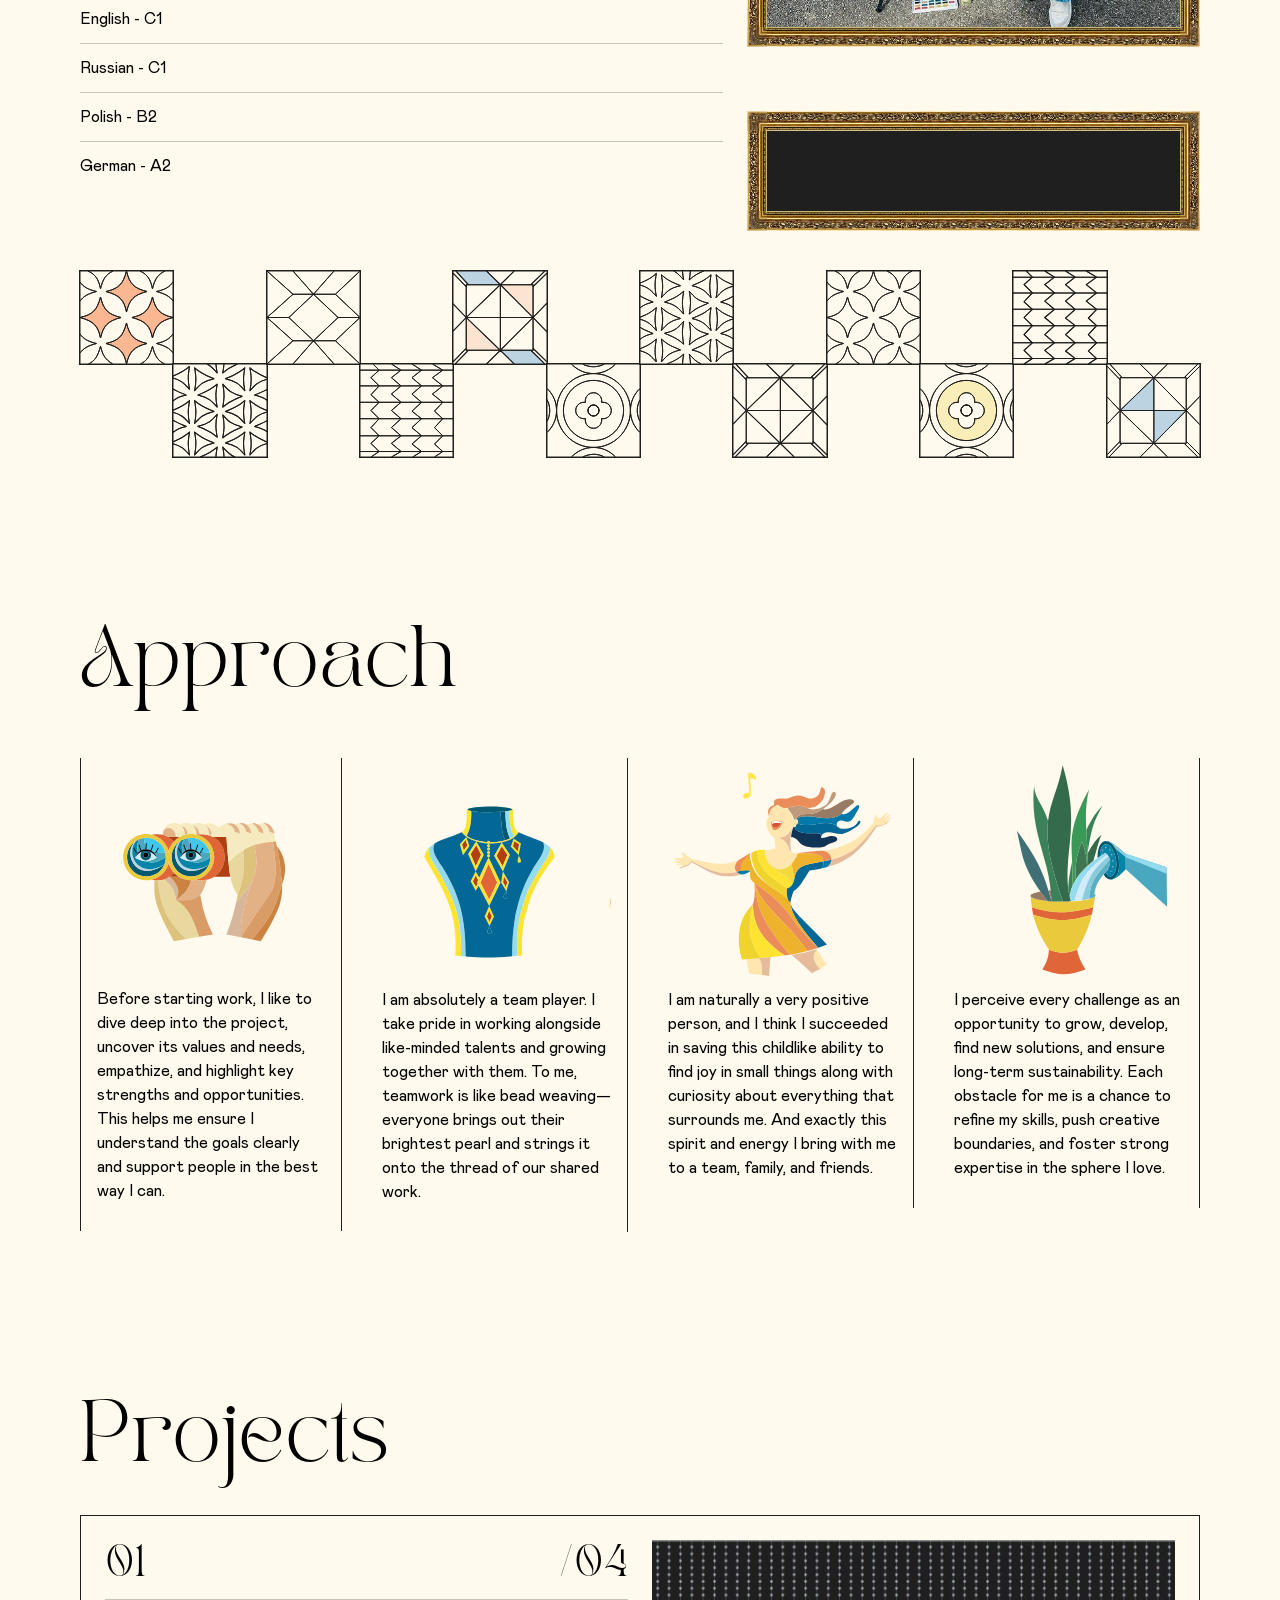
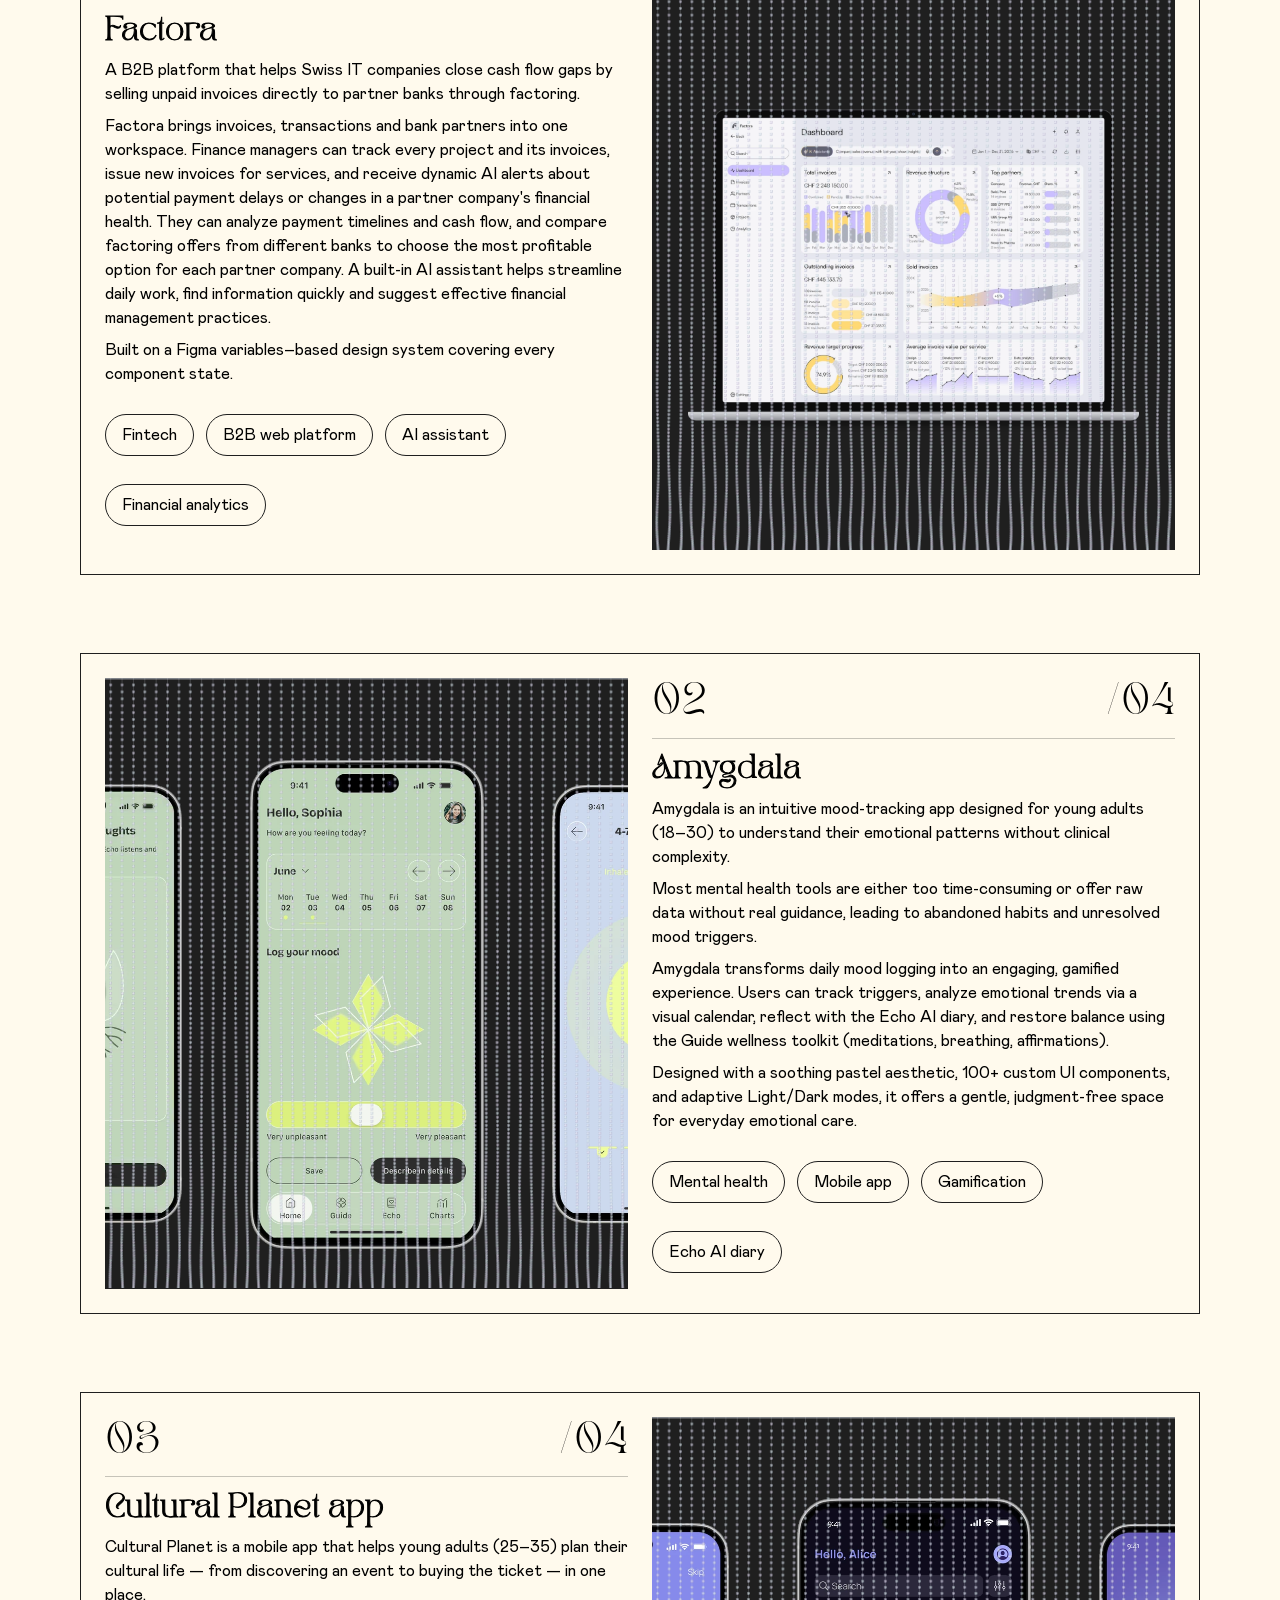
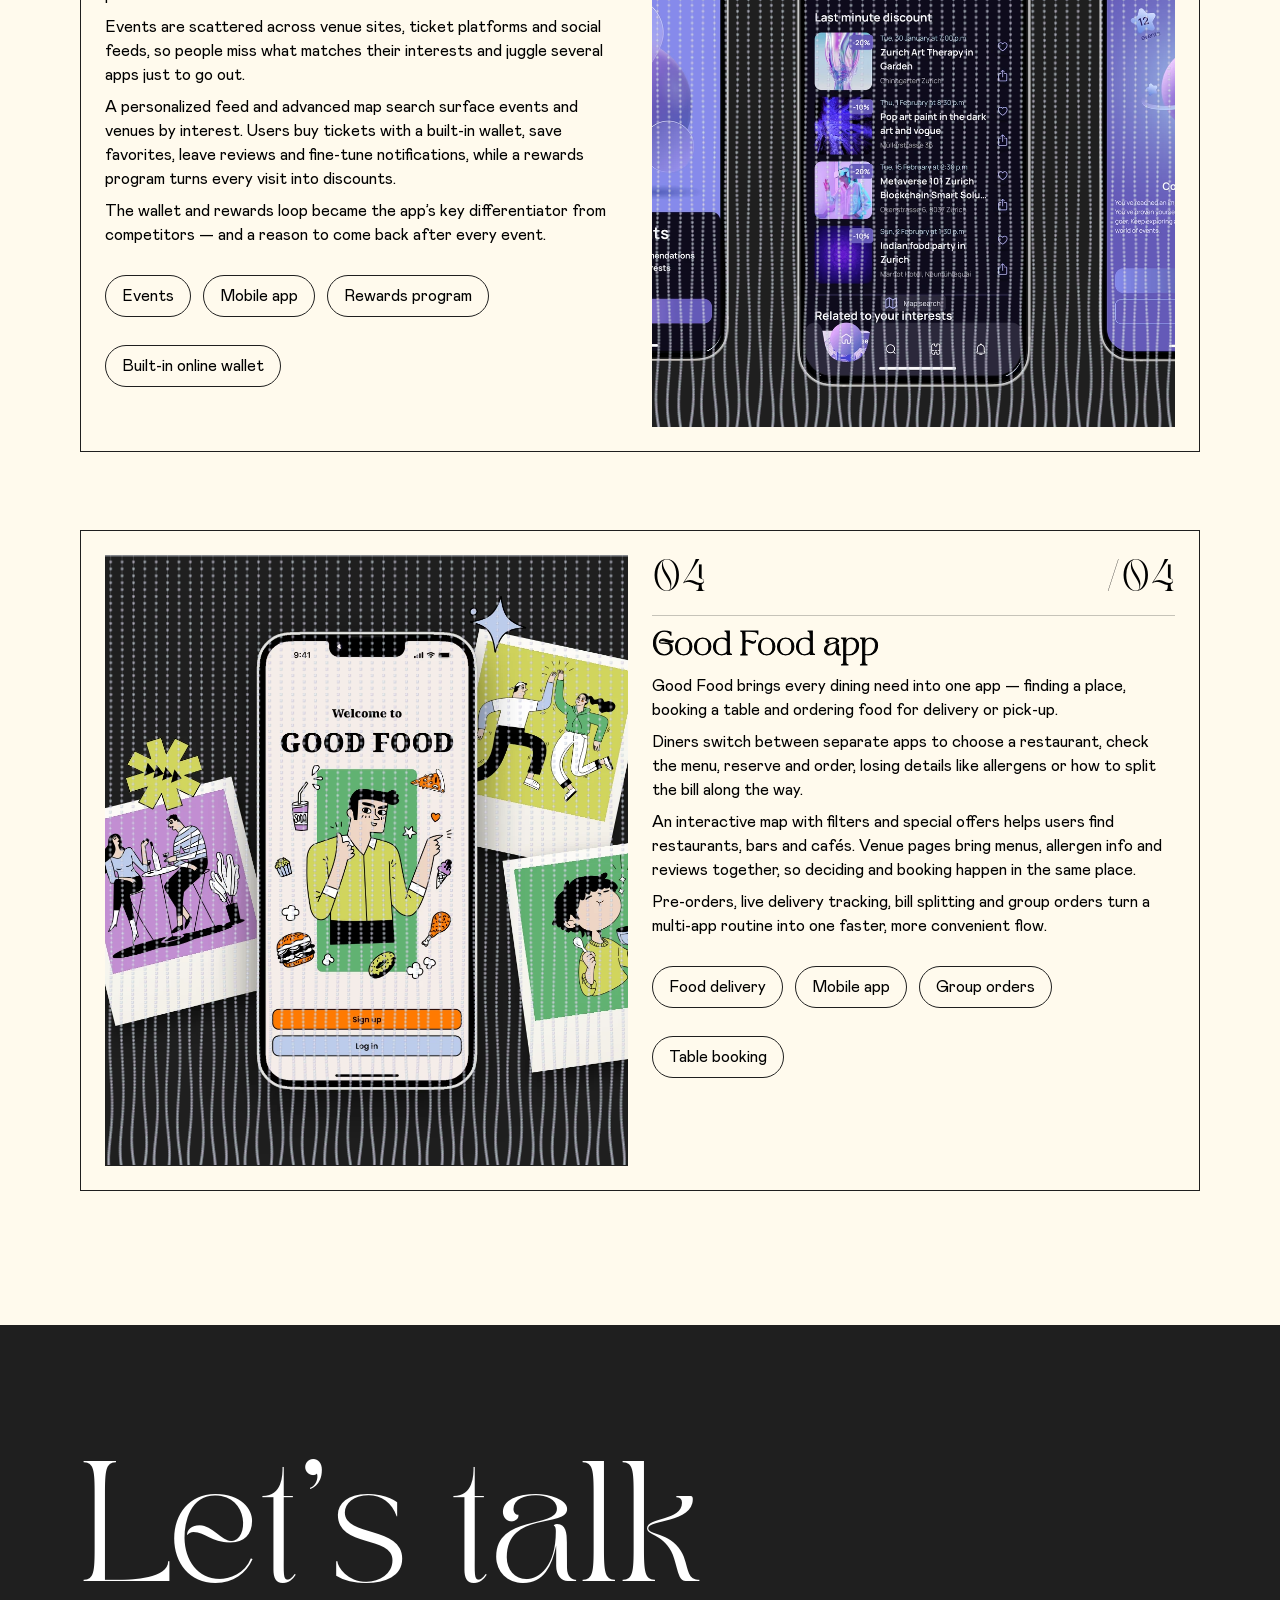
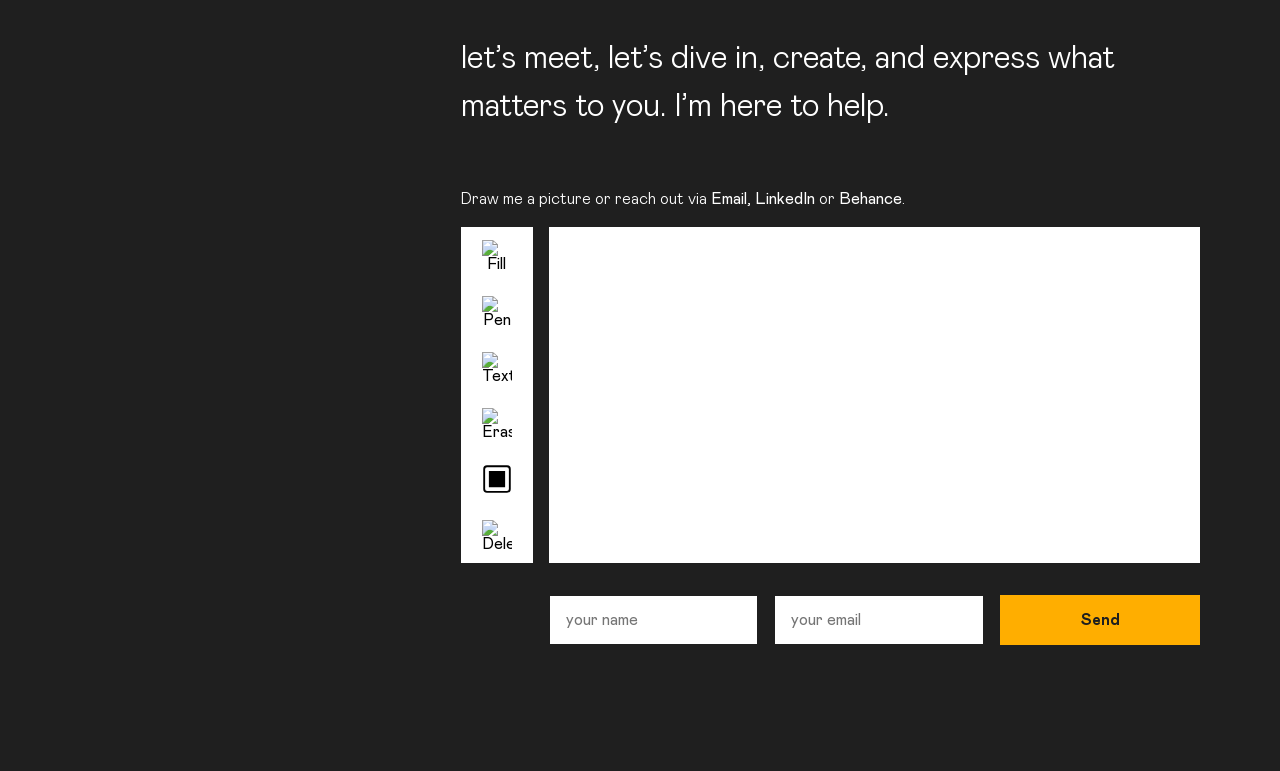
==== commit 30785b4e: "Fluid main titles (64-120px, long words fit), project titles one size, Amygdala same visible gap Co-" ====
--- a/index.html
+++ b/index.html
@@ -1967,7 +1967,7 @@
     </section>
 
     <section id="who-am-i" class="container">
-      <h1 class="name">Yuliia Didenko</h1>
+      <h1 style="--fit: 5.27" class="name">Yuliia Didenko</h1>
       <p class="description">
         a brave and passionate UI/UX designer who uses empathy, positivity,
         emotional intelligence, and a love for design to build strong
--- a/main.css
+++ b/main.css
@@ -2670,3 +2670,18 @@
     margin-top: calc(67px - 24px - 0.5 * (1lh - 1em));
   }
 }
+
+/* ---------- Main titles: one fluid size ----------
+   The name, "Let's talk" (and the project page titles, case.css) grow
+   smoothly from 64px on a small phone to 120px from 1024px up - always
+   clearly above the 48px section headings, never jumping at breakpoints. */
+.name,
+.name.name {
+  /* --fit = the longest word's width in em (set on the title): on narrow
+     phones a long word shrinks just enough to fit the column instead of
+     running off the screen. */
+  font-size: min(
+    clamp(4rem, 8.43vw + 2.1rem, 7.5rem),
+    calc((100vw - 4rem) / var(--fit, 0.01))
+  );
+}
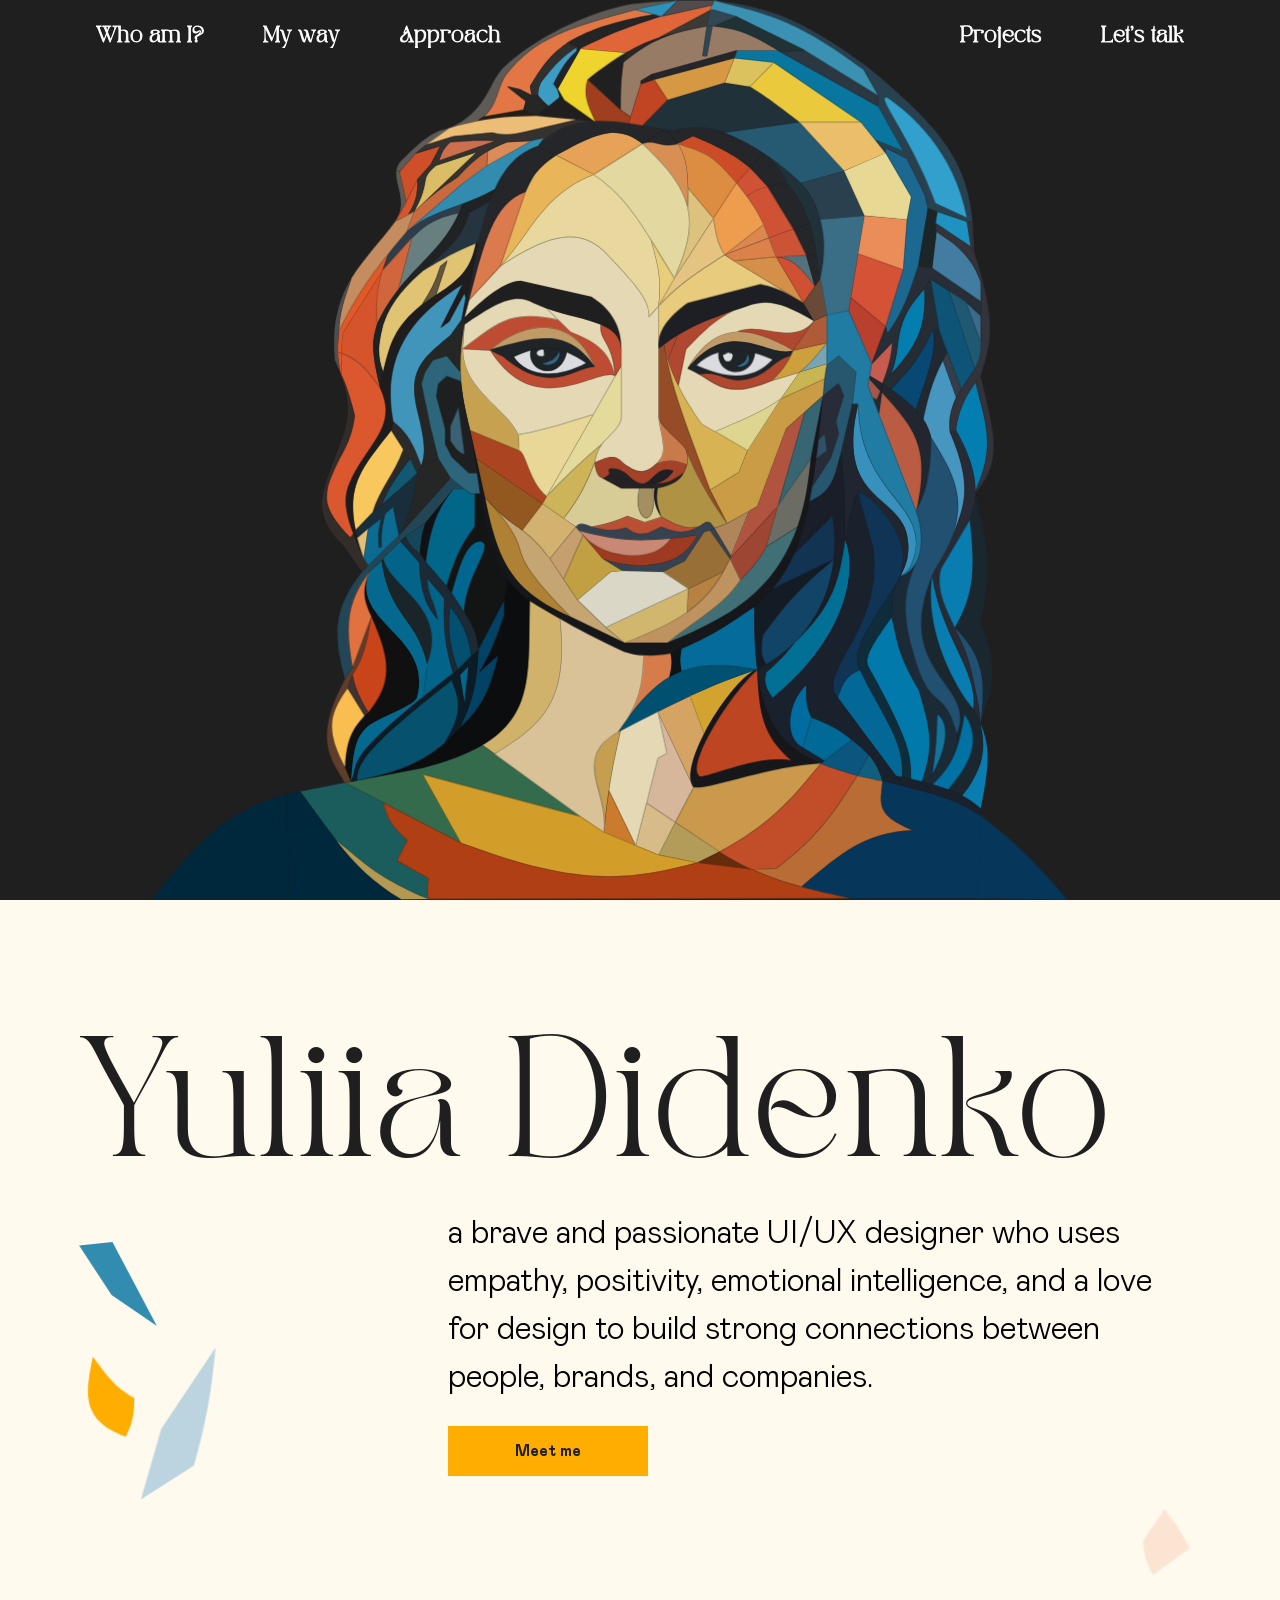
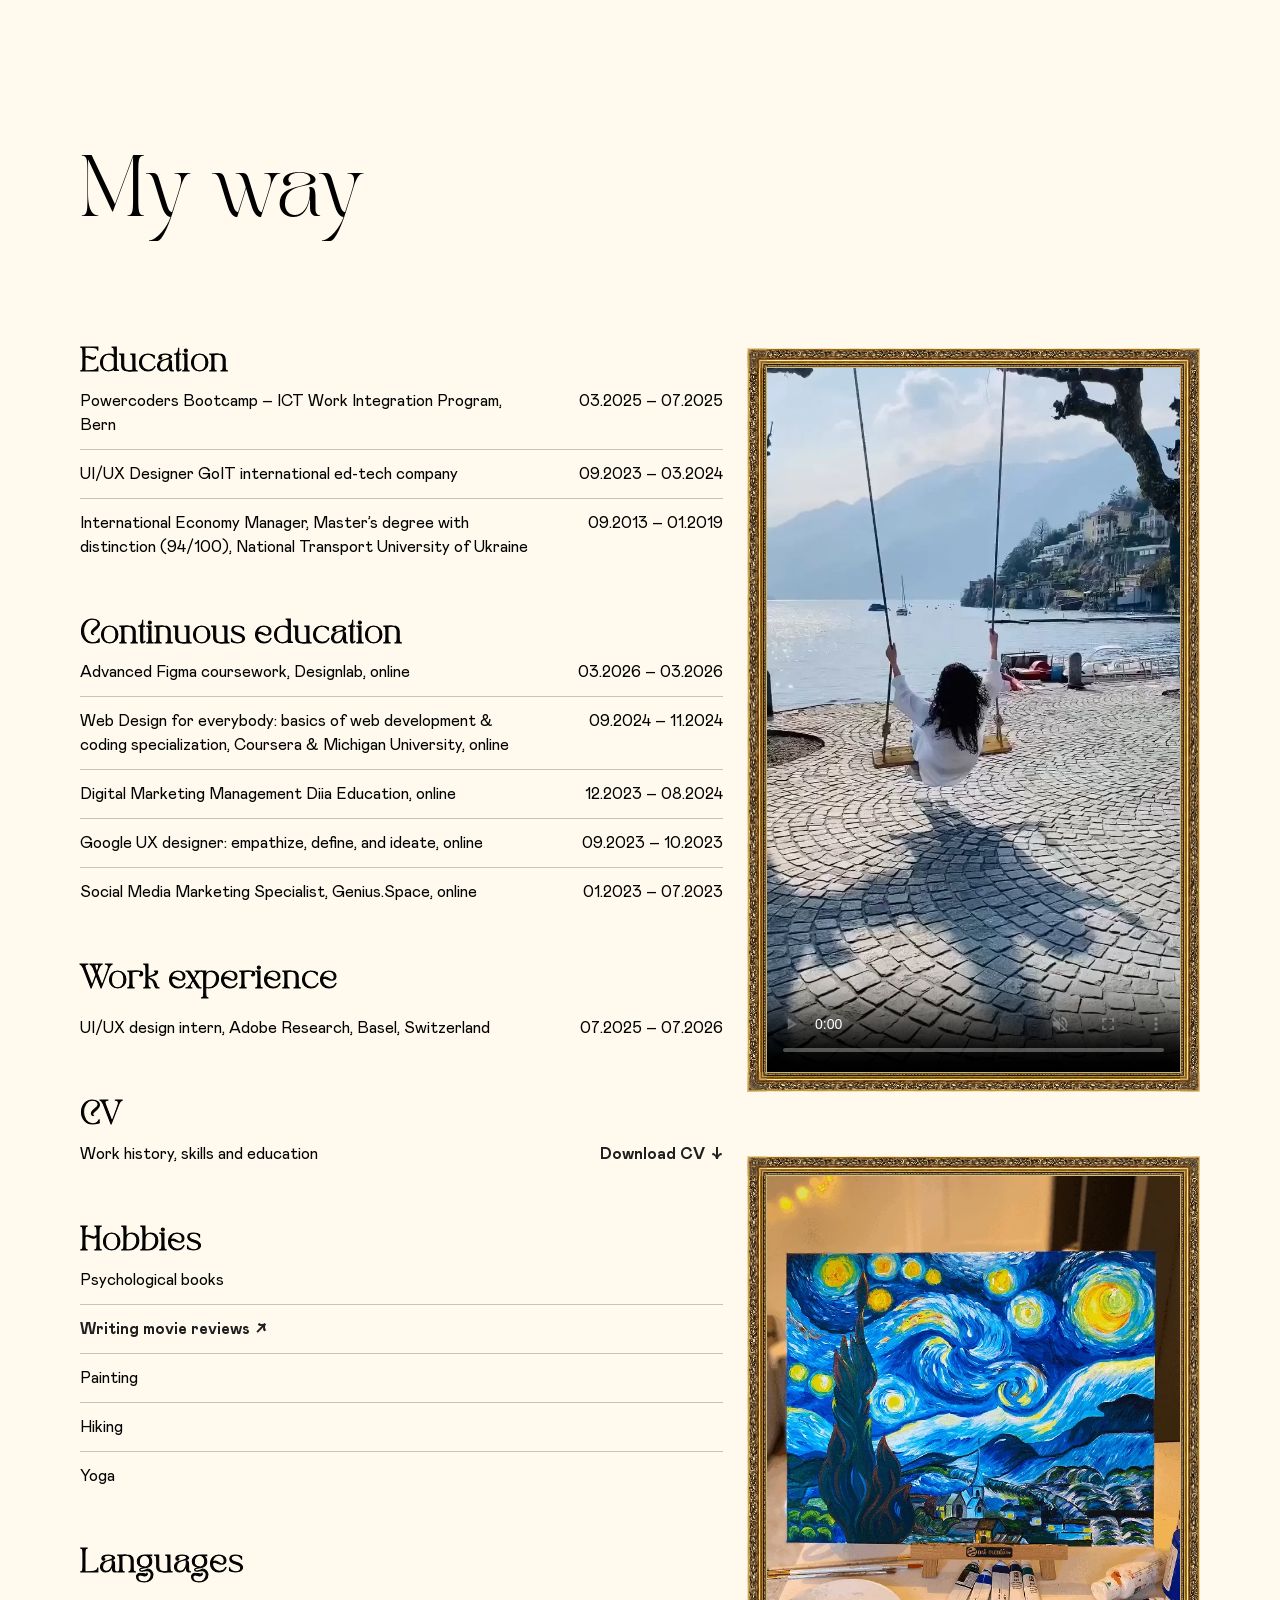
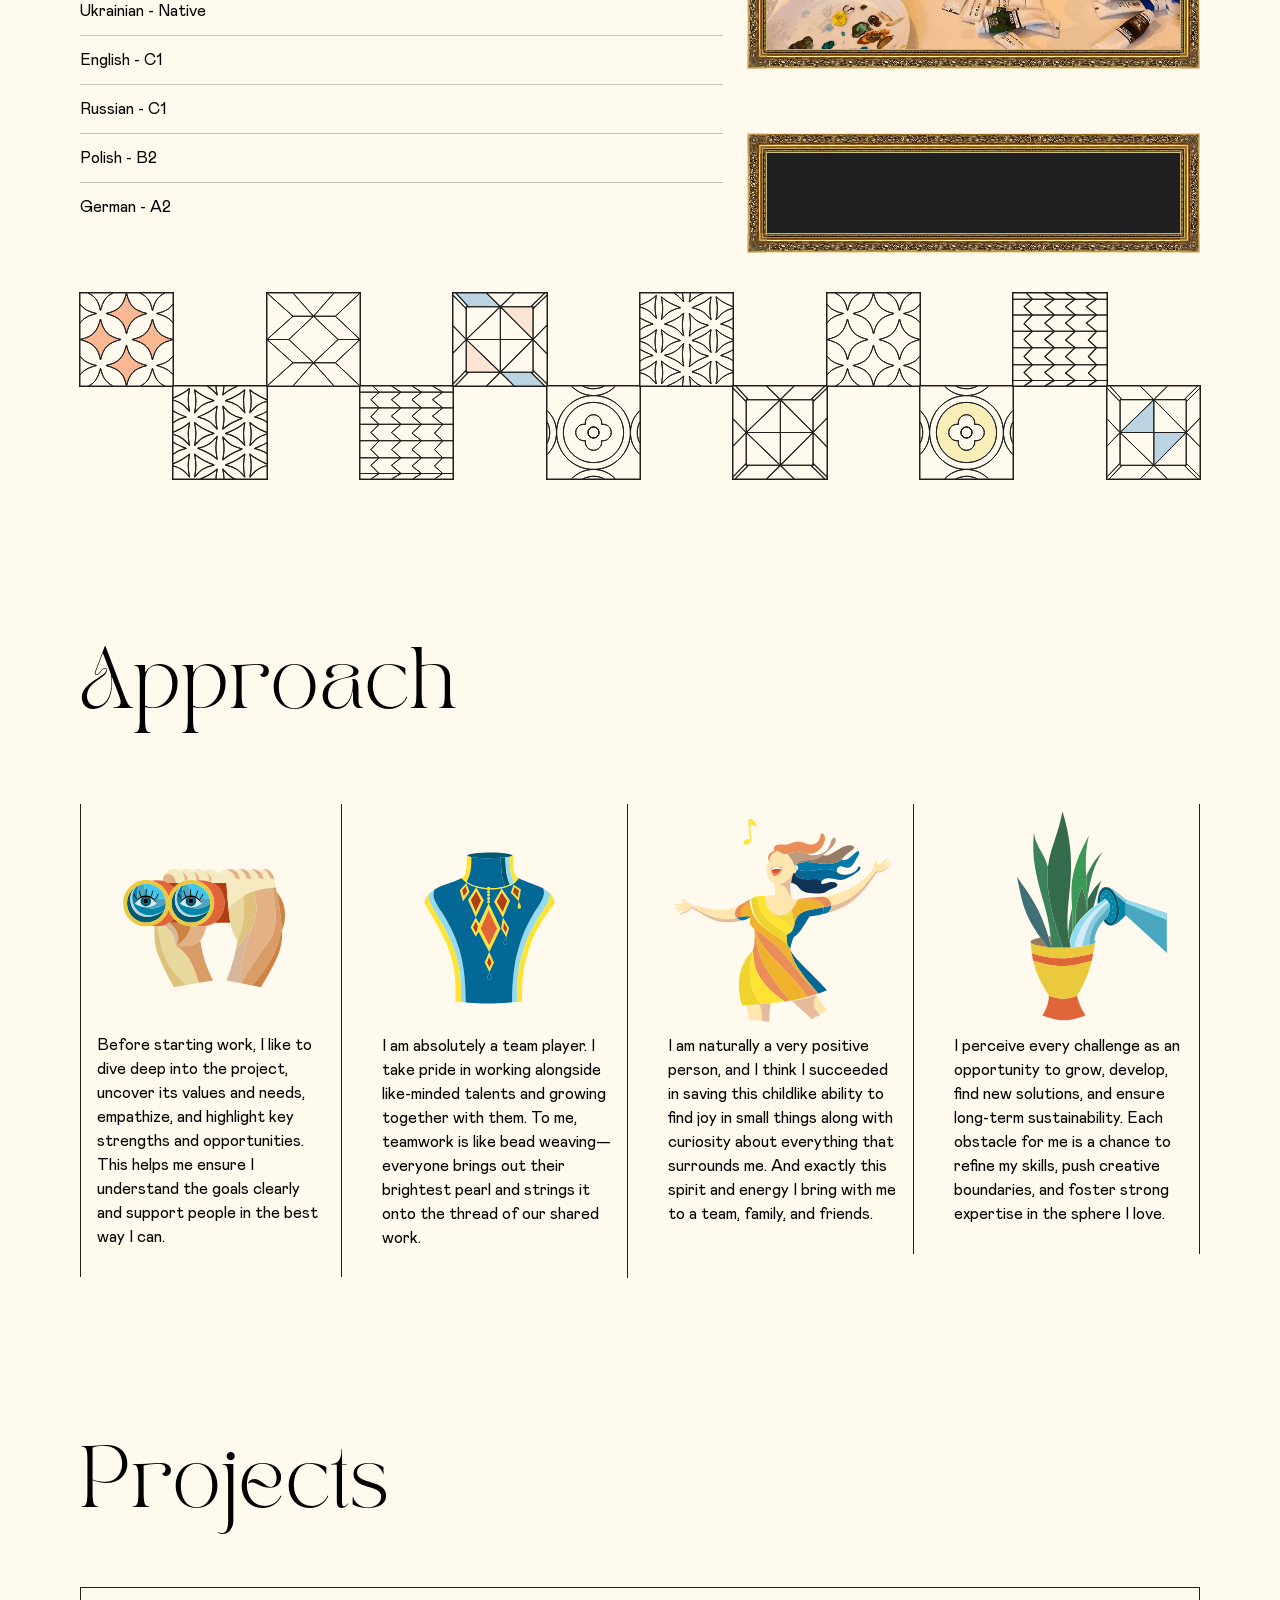
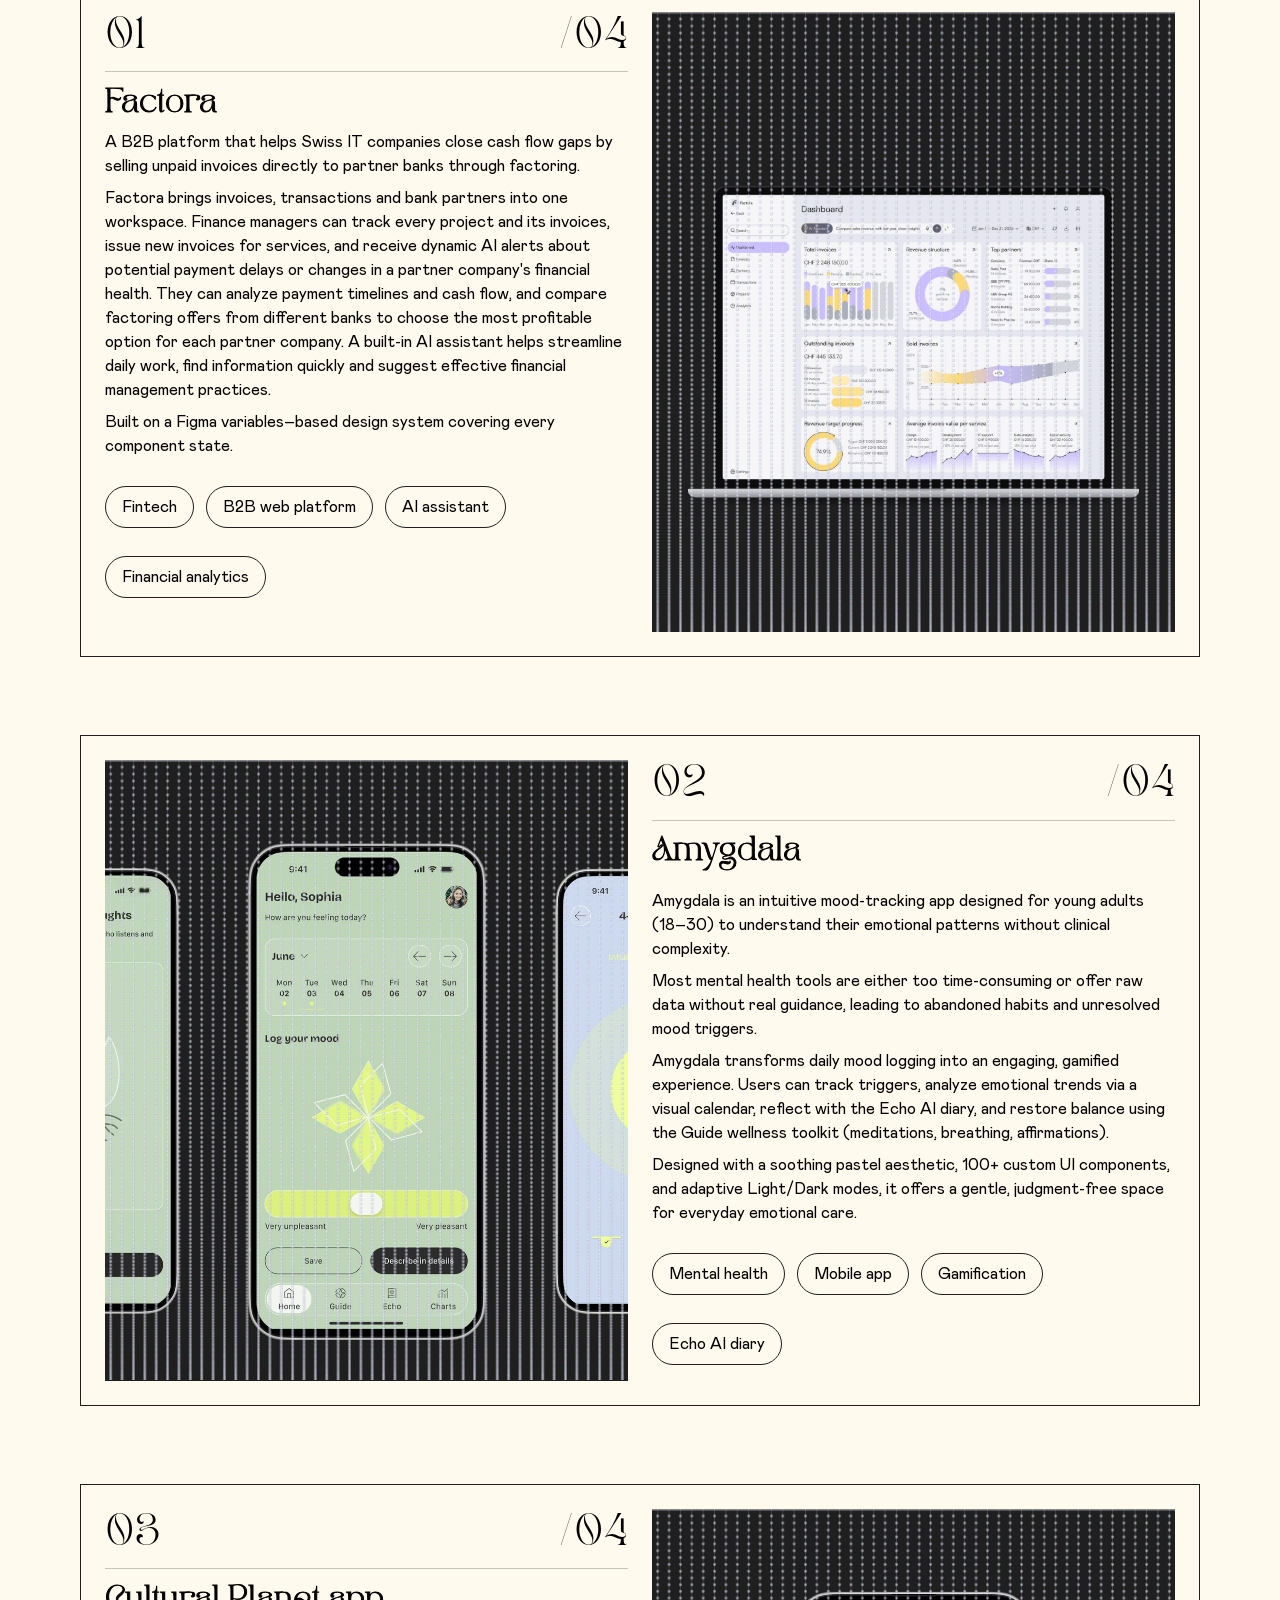
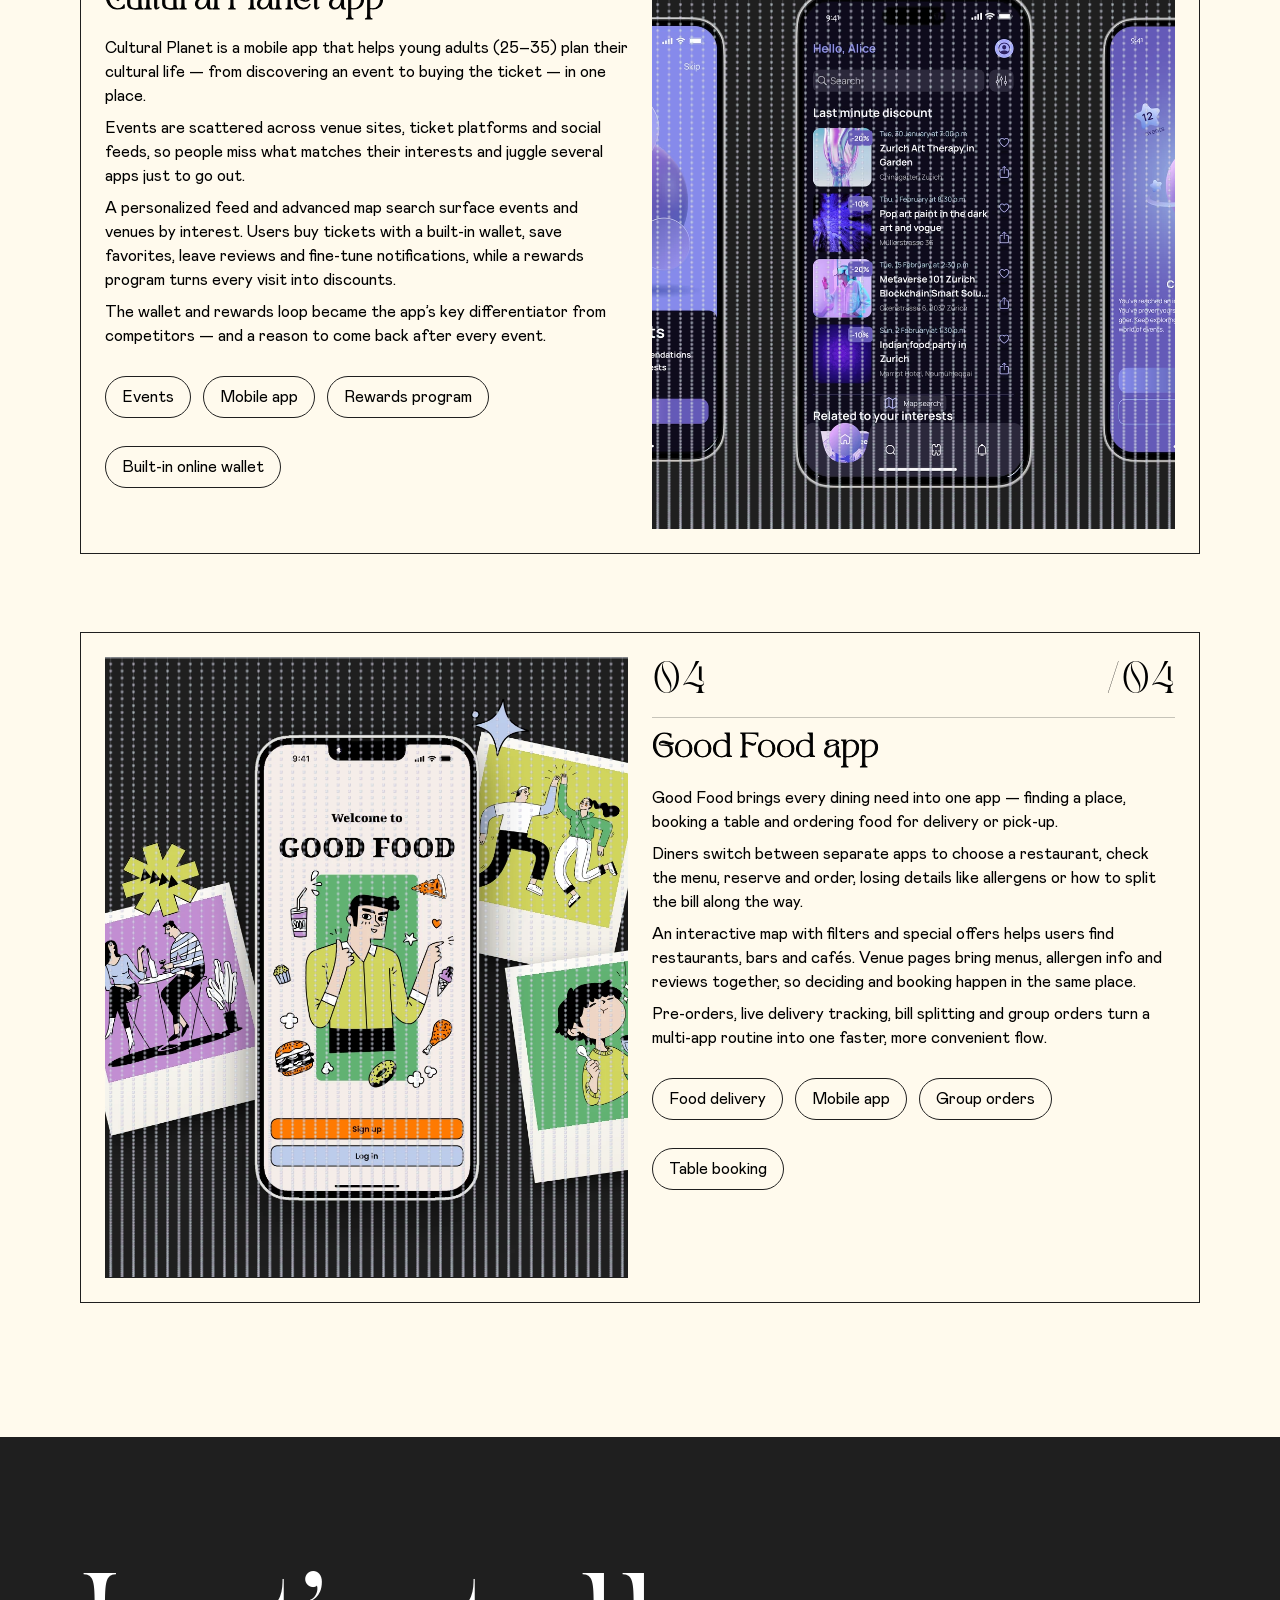
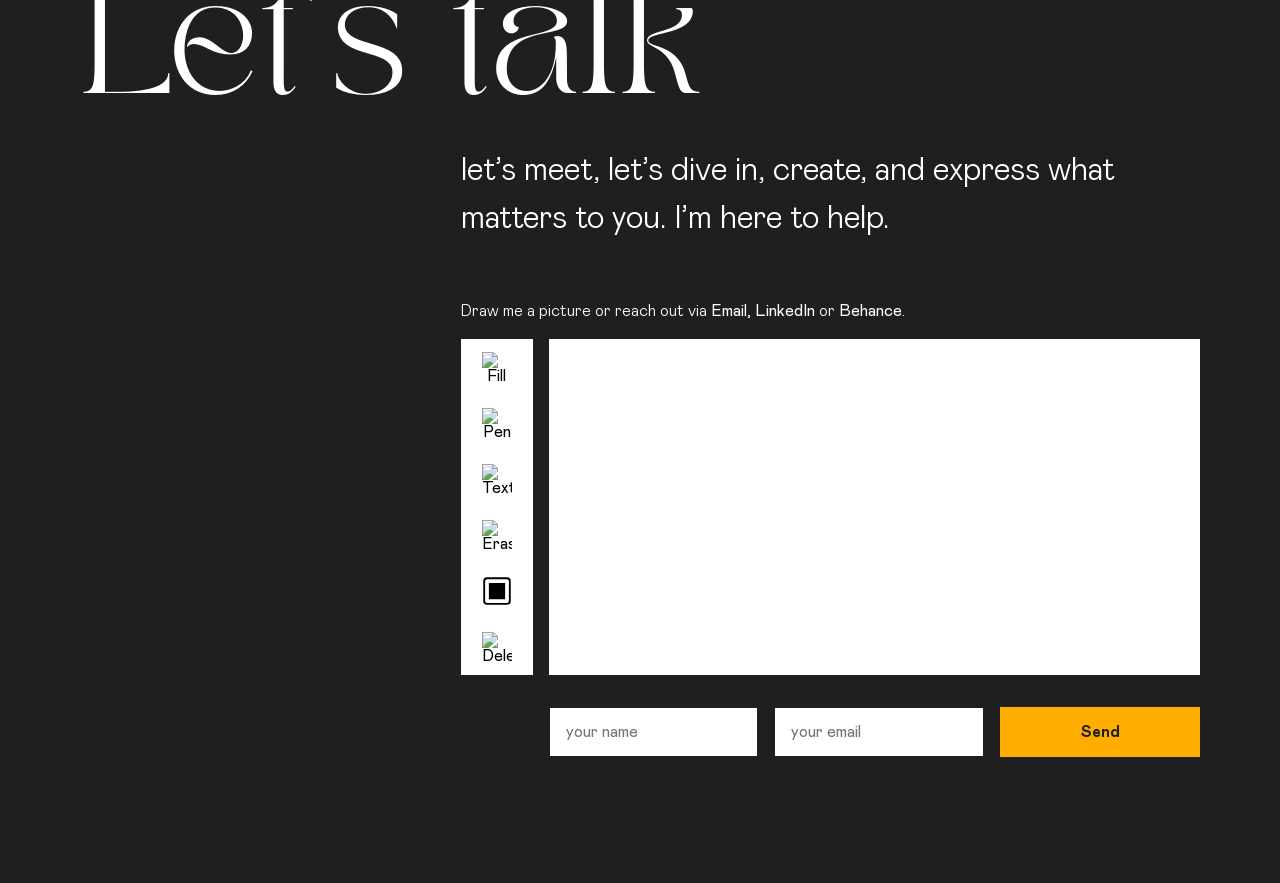
==== commit 362278ac: "Optical room under headings with descenders site-wide (tails.js); desktop My way heading->content 16" ====
--- a/index.html
+++ b/index.html
@@ -2829,6 +2829,7 @@
     <script src="cover-height.js"></script>
     <script src="curtain.js"></script>
     <script src="video-autoplay.js"></script>
+    <script src="tails.js"></script>
     <script src="motion.js"></script>
     <script src="mosaic.js"></script>
     <script src="transition.js"></script>
--- a/main.css
+++ b/main.css
@@ -2083,46 +2083,47 @@
   margin: 0;
 }
 
-#my-way-mobile :is(.hobbies, .languages) p {
+:is(#my-way, #my-way-mobile) :is(.hobbies, .languages) p {
   margin: 0;
   padding: 12px 0;
   border-bottom: 1px solid var(--divider);
 }
 
-#my-way-mobile :is(.hobbies, .languages) h3 + p {
+:is(#my-way, #my-way-mobile) :is(.hobbies, .languages) h3 + p {
   padding-top: 0;
 }
 
-#my-way-mobile :is(.hobbies, .languages) p:last-child {
+:is(#my-way, #my-way-mobile) :is(.hobbies, .languages) p:last-child {
   padding-bottom: 0;
   border-bottom: 0;
 }
 
-/* My way lists on tablets (the two-column and stacked tablet layouts):
+/* My way lists on tablets and desktop (desktop used to put 24px under
+   each heading and centre the dates; now one rhythm everywhere):
    each entry and its date share one row, so the row is the group; rows
    are kept apart by the same 32px as on phones, with the divider in the
    middle. The date lines up with the entry's first line instead of
    floating in the middle of a two-line entry. */
 @media (min-width: 501px) {
-  #my-way-mobile :is(.education, .cont-education, .work, .cv) .autolayout {
+  :is(#my-way, #my-way-mobile) :is(.education, .cont-education, .work, .cv) .autolayout {
     margin: 0;
     padding: 12px 0;
     align-items: start;
   }
 
-  #my-way-mobile :is(.education, .cont-education, .work, .cv) .autolayout:first-of-type {
+  :is(#my-way, #my-way-mobile) :is(.education, .cont-education, .work, .cv) .autolayout:first-of-type {
     padding-top: 0;
   }
 
-  #my-way-mobile :is(.education, .cont-education, .work, .cv) .autolayout:last-child {
+  :is(#my-way, #my-way-mobile) :is(.education, .cont-education, .work, .cv) .autolayout:last-child {
     padding-bottom: 0;
   }
 
-  #my-way-mobile :is(.education, .cont-education, .work, .cv) .autolayout :is(.event, .date) p {
+  :is(#my-way, #my-way-mobile) :is(.education, .cont-education, .work, .cv) .autolayout :is(.event, .date) p {
     margin: 0;
   }
 
-  #my-way-mobile :is(.education, .cont-education, .work, .cv) .date {
+  :is(#my-way, #my-way-mobile) :is(.education, .cont-education, .work, .cv) .date {
     align-self: start;
   }
 }
@@ -2685,3 +2686,13 @@
     calc((100vw - 4rem) / var(--fit, 0.01))
   );
 }
+
+/* Desktop My way: same section rhythm as tablets - 64px from the last
+   line of one block to the next heading, 64px between framed media. */
+#my-way :is(.column-1, .column-3) {
+  gap: 61px;
+}
+
+#my-way .column-2 {
+  gap: 64px;
+}
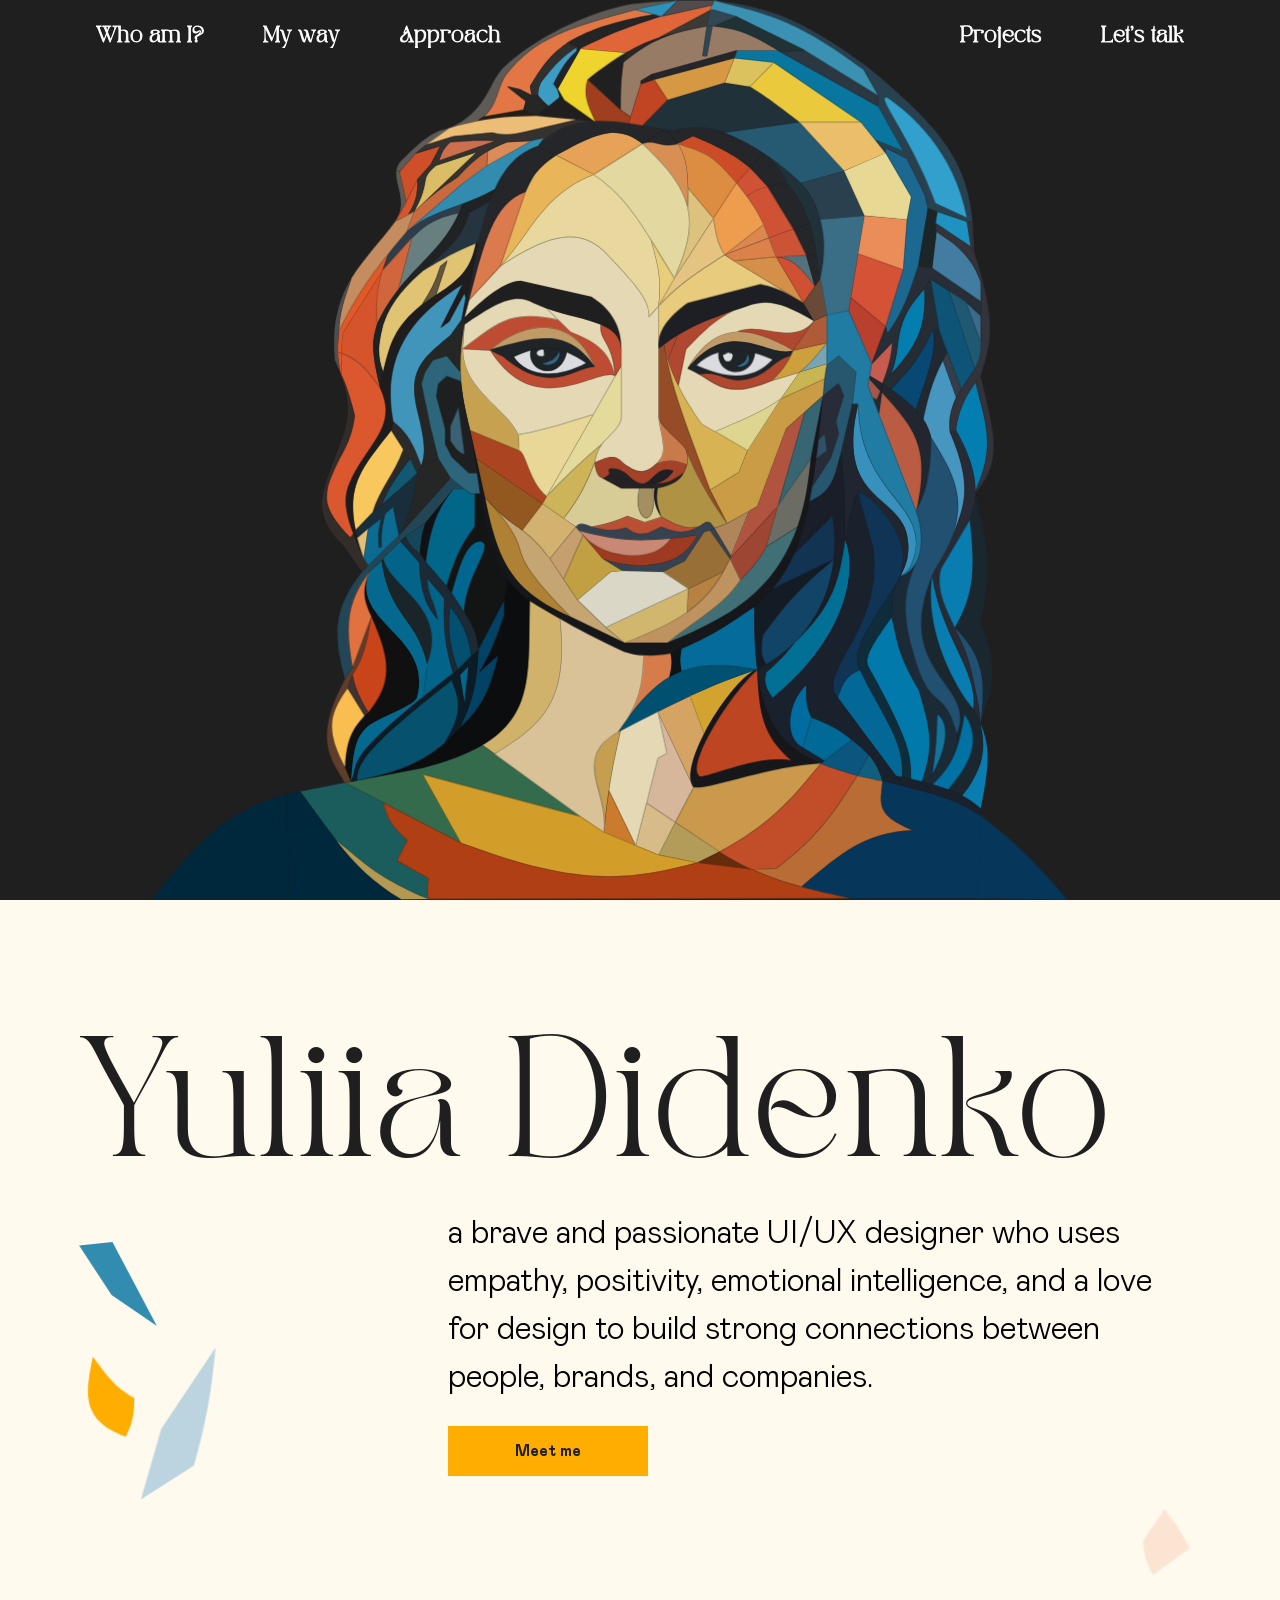
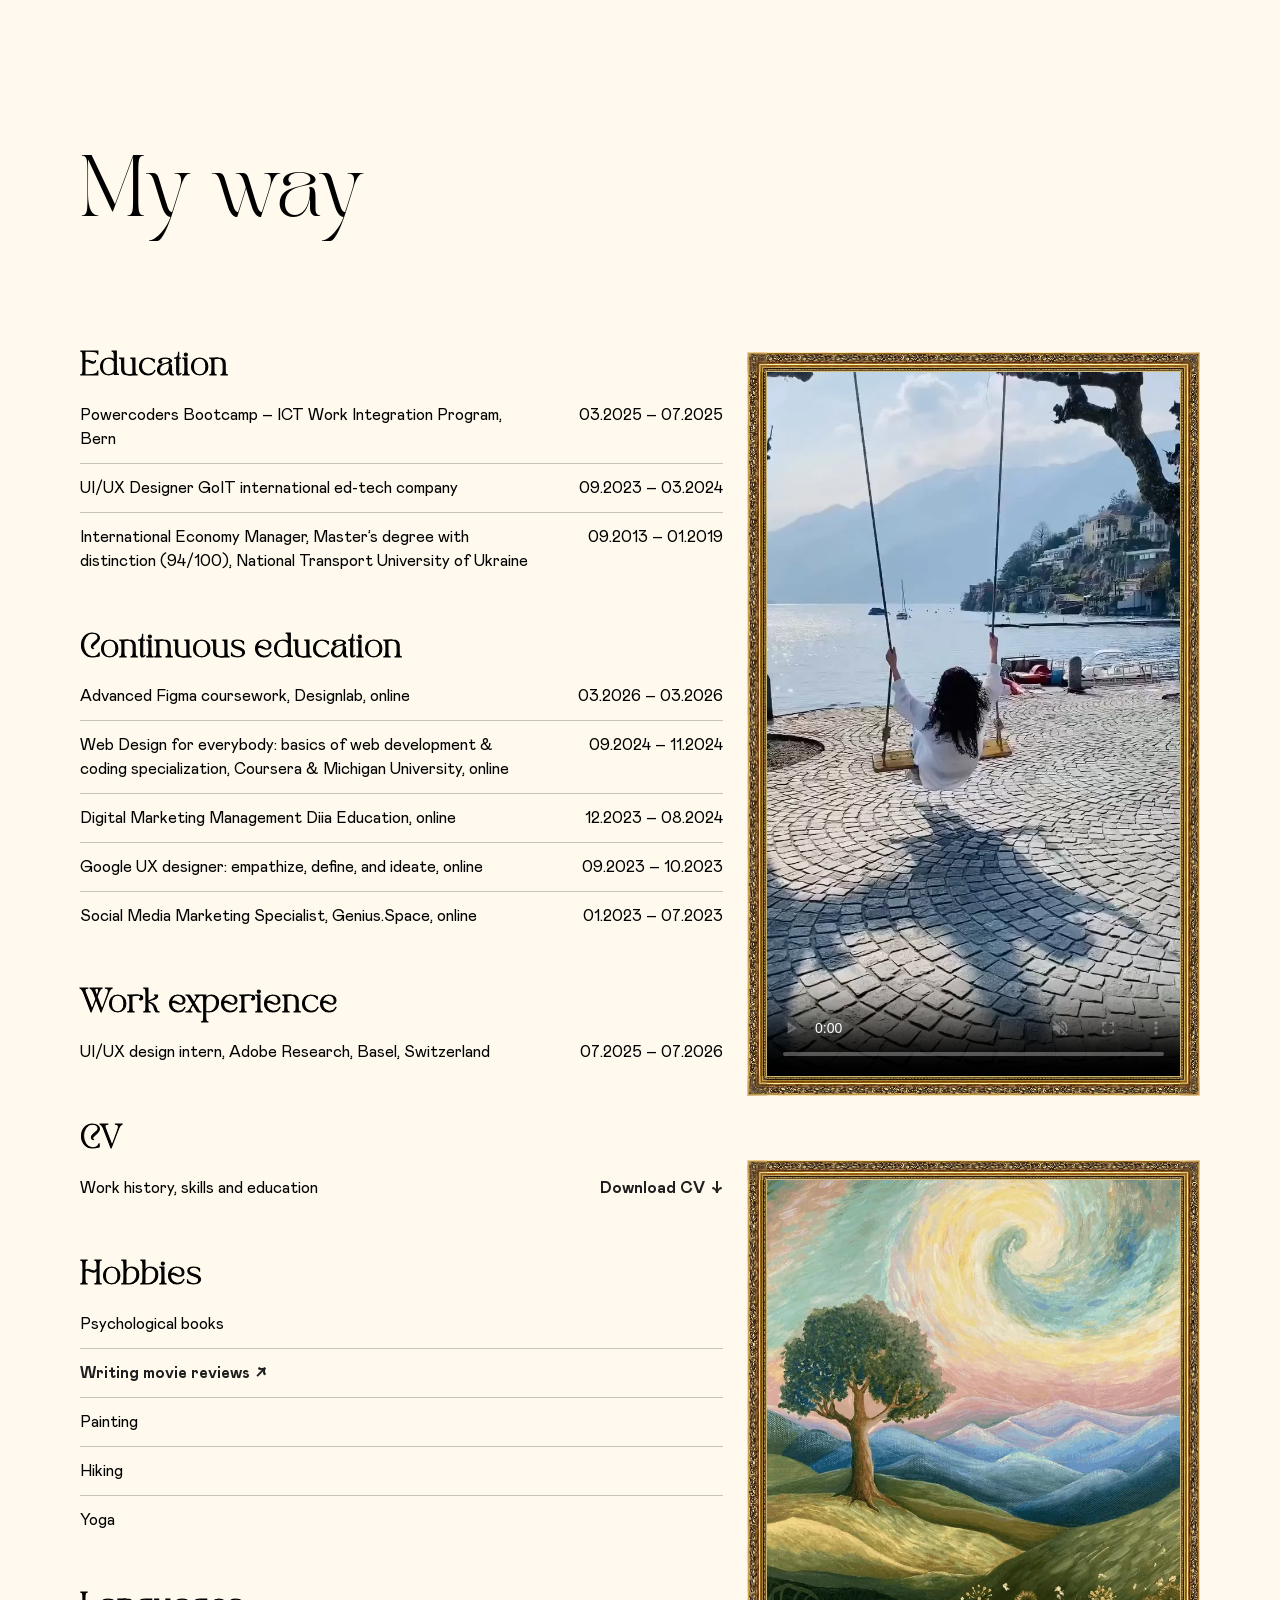
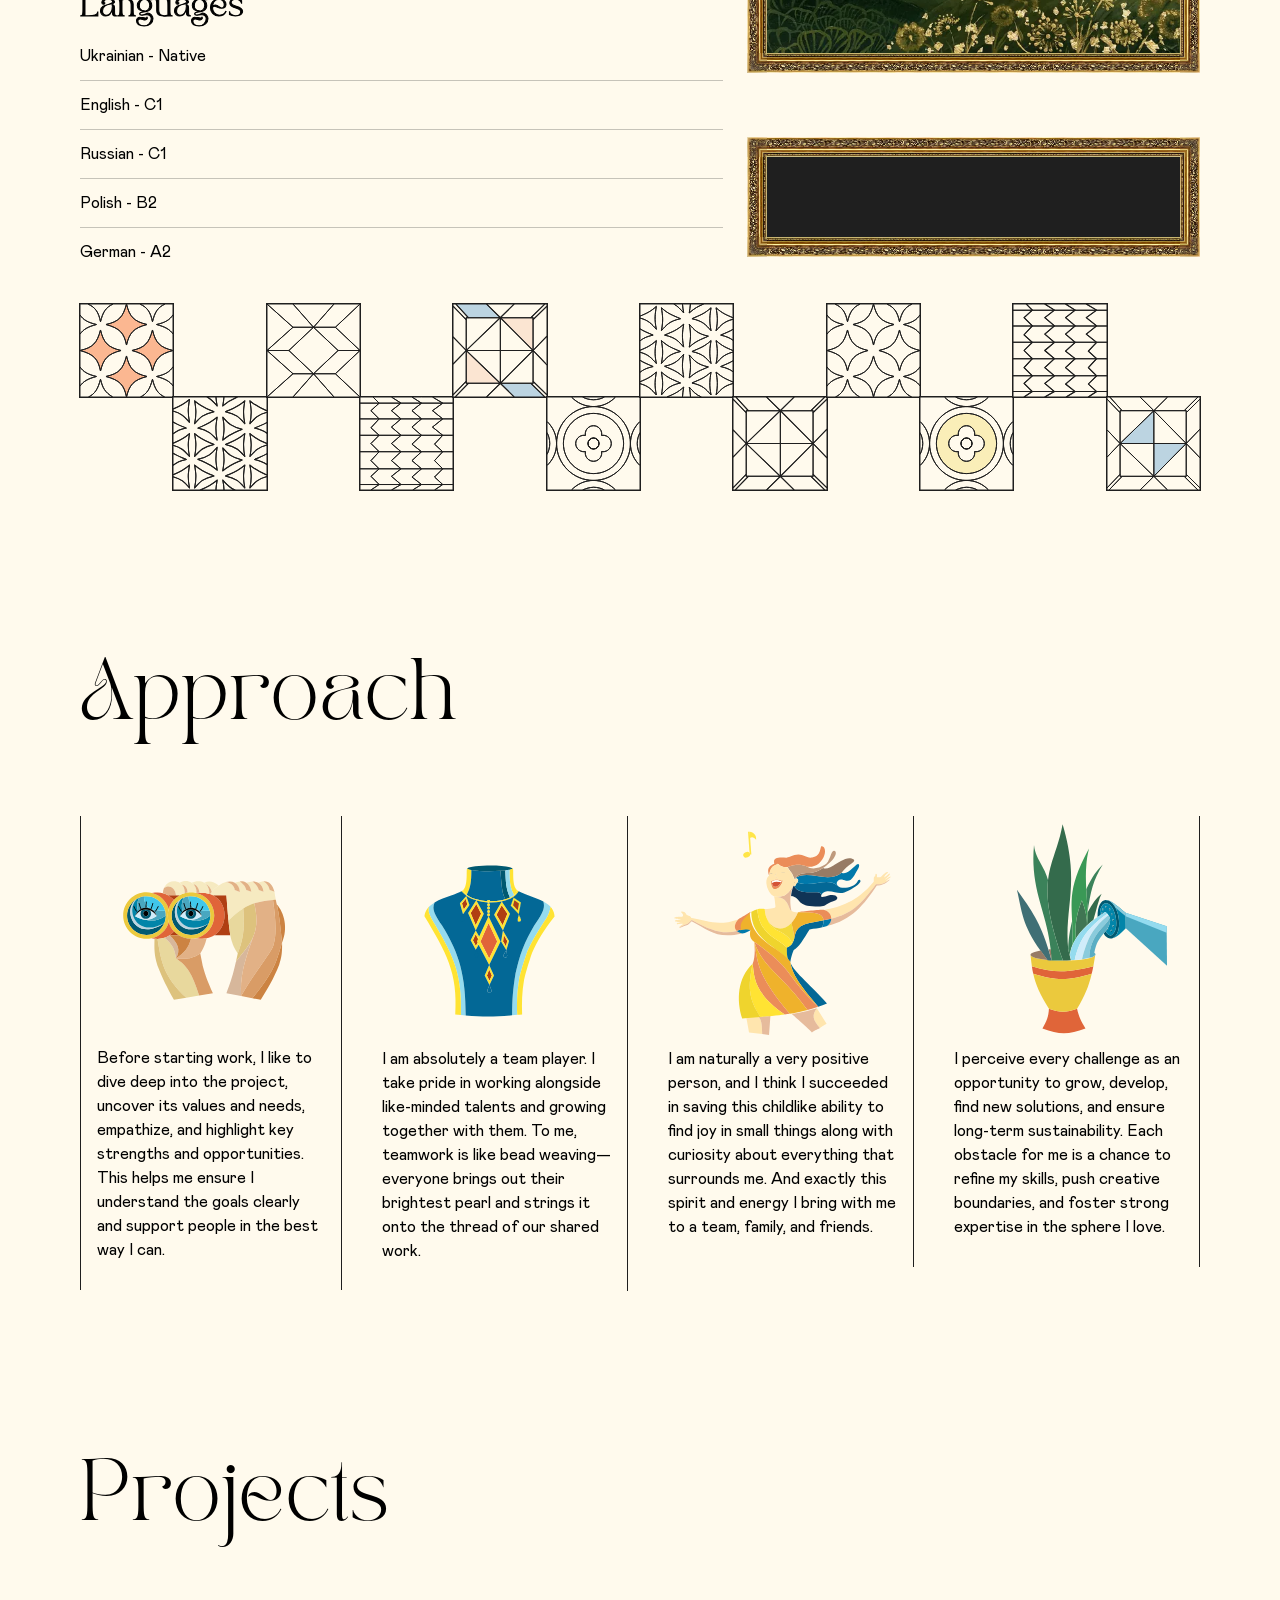
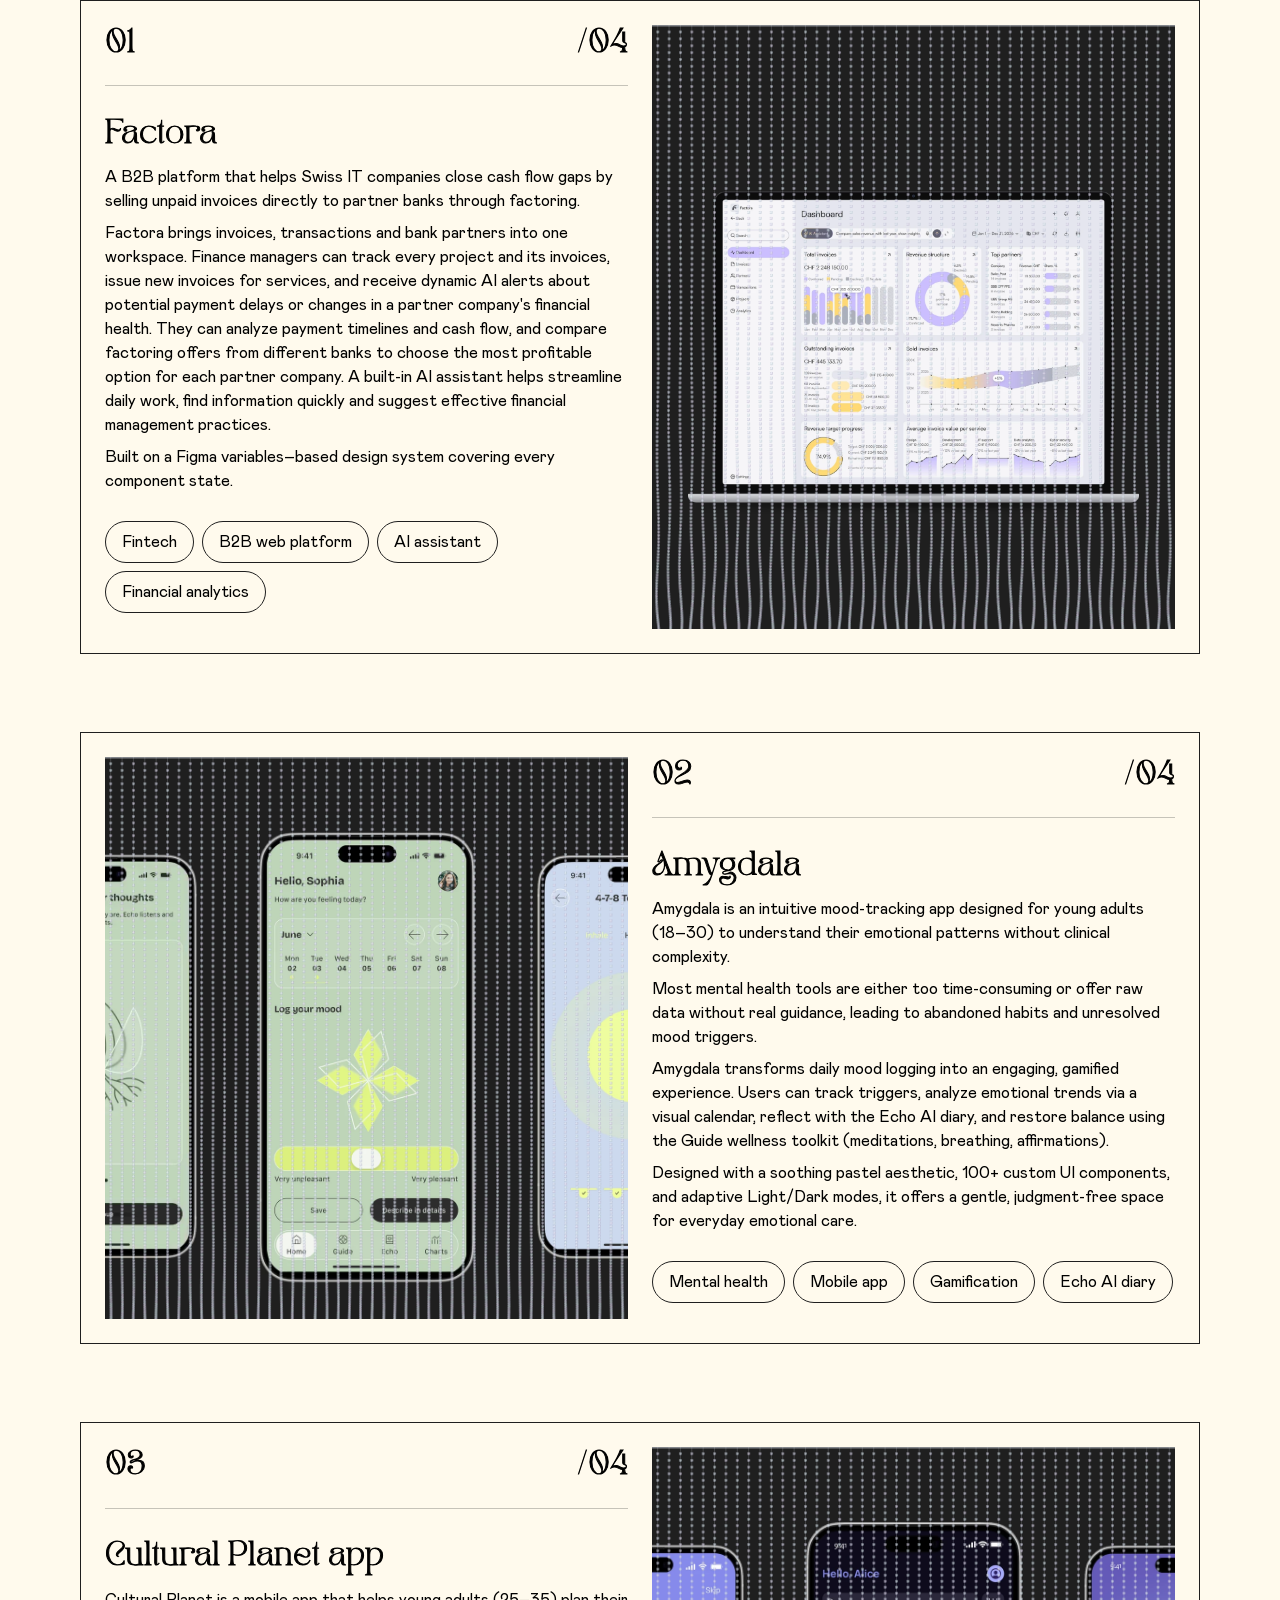
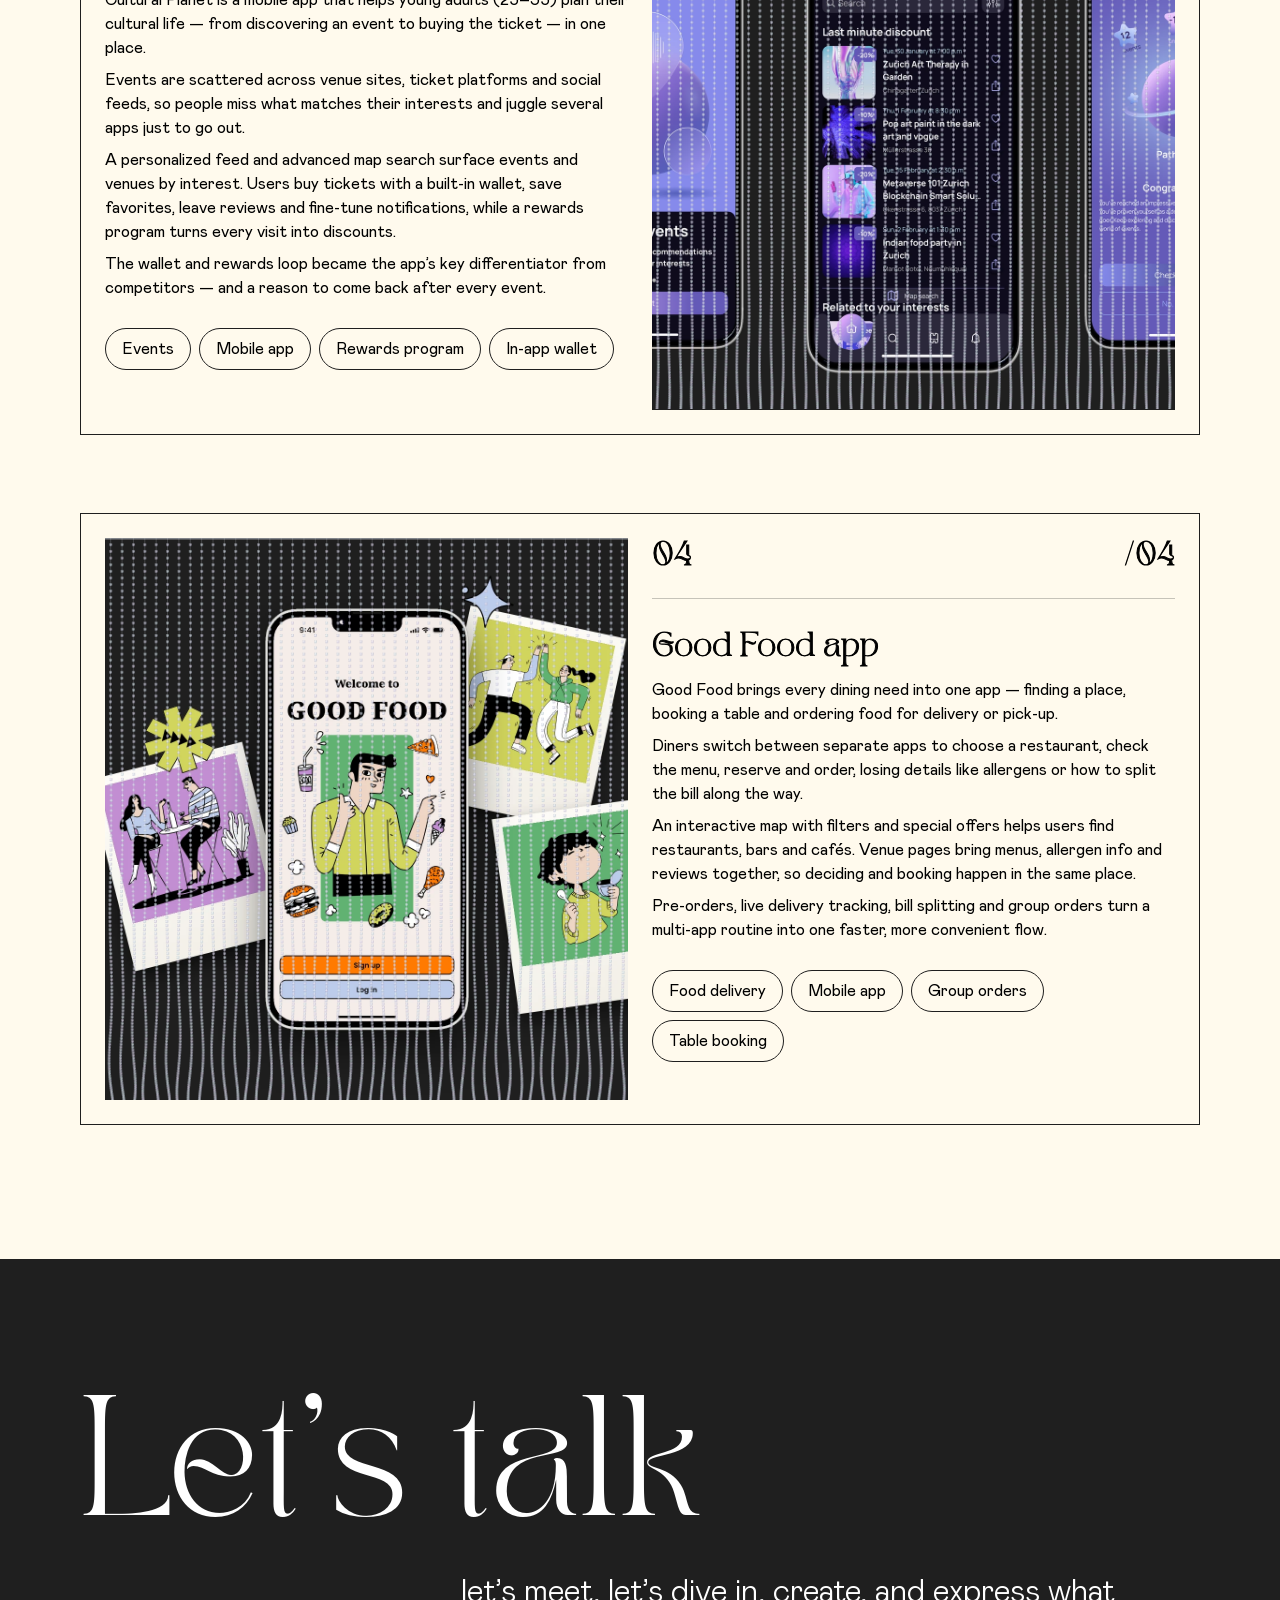
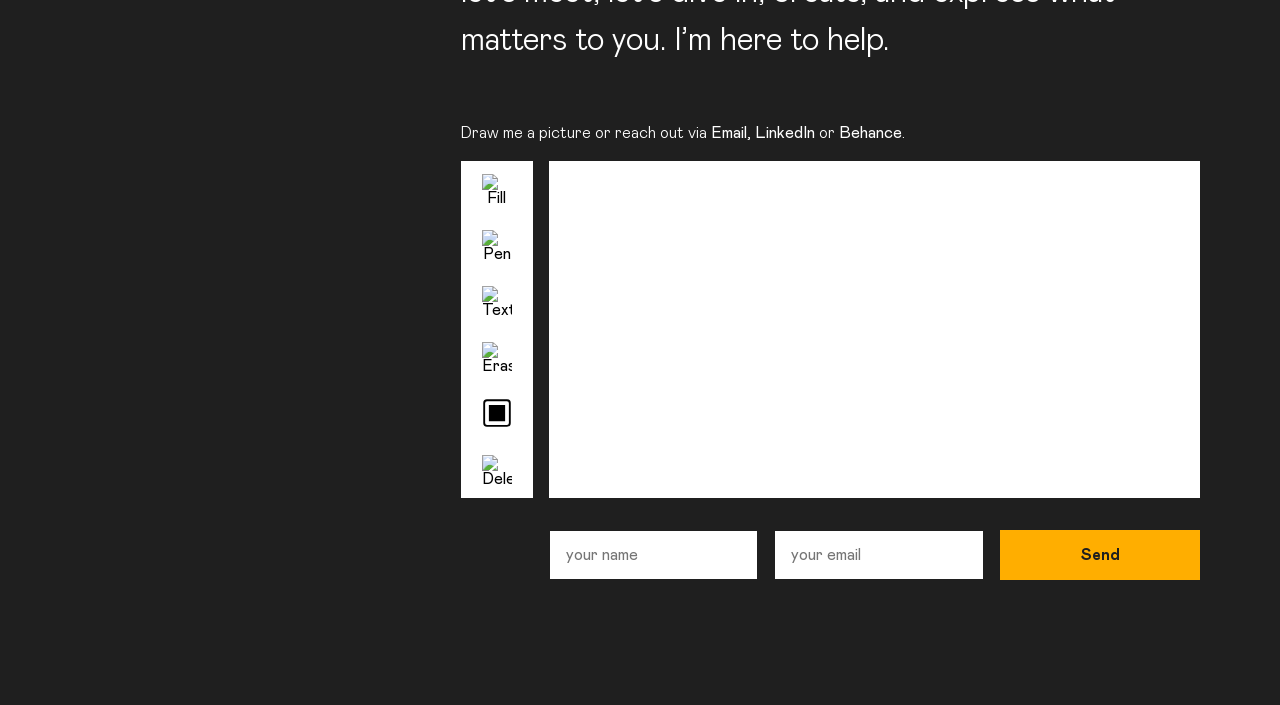
==== commit d9d5af42: "Cultural Planet tag: In-app wallet Co-Authored-By: Claude Opus 5.5 <noreply@anthropic.com> Claude-Se" ====
--- a/index.html
+++ b/index.html
@@ -2575,7 +2575,7 @@
             <p>Events</p>
             <p>Mobile app</p>
             <p>Rewards program</p>
-            <p>Built-in online wallet</p>
+            <p>In-app wallet</p>
           </div>
         </div>
         <div class="image image--stage" data-curtain data-curtain-palette="morning">
--- a/main.css
+++ b/main.css
@@ -2562,14 +2562,18 @@
 }
 
 #projects .numbers p {
-  margin-bottom: calc(15px - 0.5 * (1lh - 1.28em));
+  /* Numbers → divider 32px between the letters, the same as divider →
+     title, so the line sits in the middle. */
+  margin-bottom: calc(25px - 0.5 * (1lh - 1.28em));
 }
 
 #projects .subheader {
-  margin-top: calc(16px - 0.5 * (1lh - 1.25em));
-  /* + the description's own 4px line spacing = 16px, the same heading →
-     content step as in My way. */
-  margin-bottom: calc(12px - 0.5 * (1lh - 1.25em));
+  /* Measured on screen, between the letters: line → title 32px (a new
+     group), lowest letter (the g/p/y tails tails.js makes room for) →
+     description 16px (the title's own content), so the title clearly
+     belongs to its text. */
+  margin-top: calc(33px - 0.5 * (1lh - 1.25em));
+  margin-bottom: calc(6px - 0.5 * (1lh - 1.25em));
 }
 
 #projects .text > p:not(.subheader) {
@@ -2696,3 +2700,27 @@
 #my-way .column-2 {
   gap: 64px;
 }
+
+/* Project tags: chips hug their text and sit in a row, wrapping onto the
+   next line when they run out of room - the same 8px between chips in
+   both directions on every screen (they used to stretch full width,
+   stacked, on phones). The 16px the chips' own margin gave under the
+   last row now comes from the group itself. */
+#projects .tags {
+  flex-direction: row;
+  gap: 8px;
+  margin-bottom: 16px;
+}
+
+#projects .tags p {
+  margin: 0;
+}
+
+/* Card numbers the same size and weight as the project title under them
+   (24px with the 1px outline), no longer outweighing it. */
+#projects .numbers p {
+  font-size: 1.5rem;
+  -webkit-text-stroke: 1px currentColor;
+  /* 32px from the digits to the divider at this size. */
+  margin-bottom: calc(27px - 0.5 * (1lh - 1.28em));
+}
